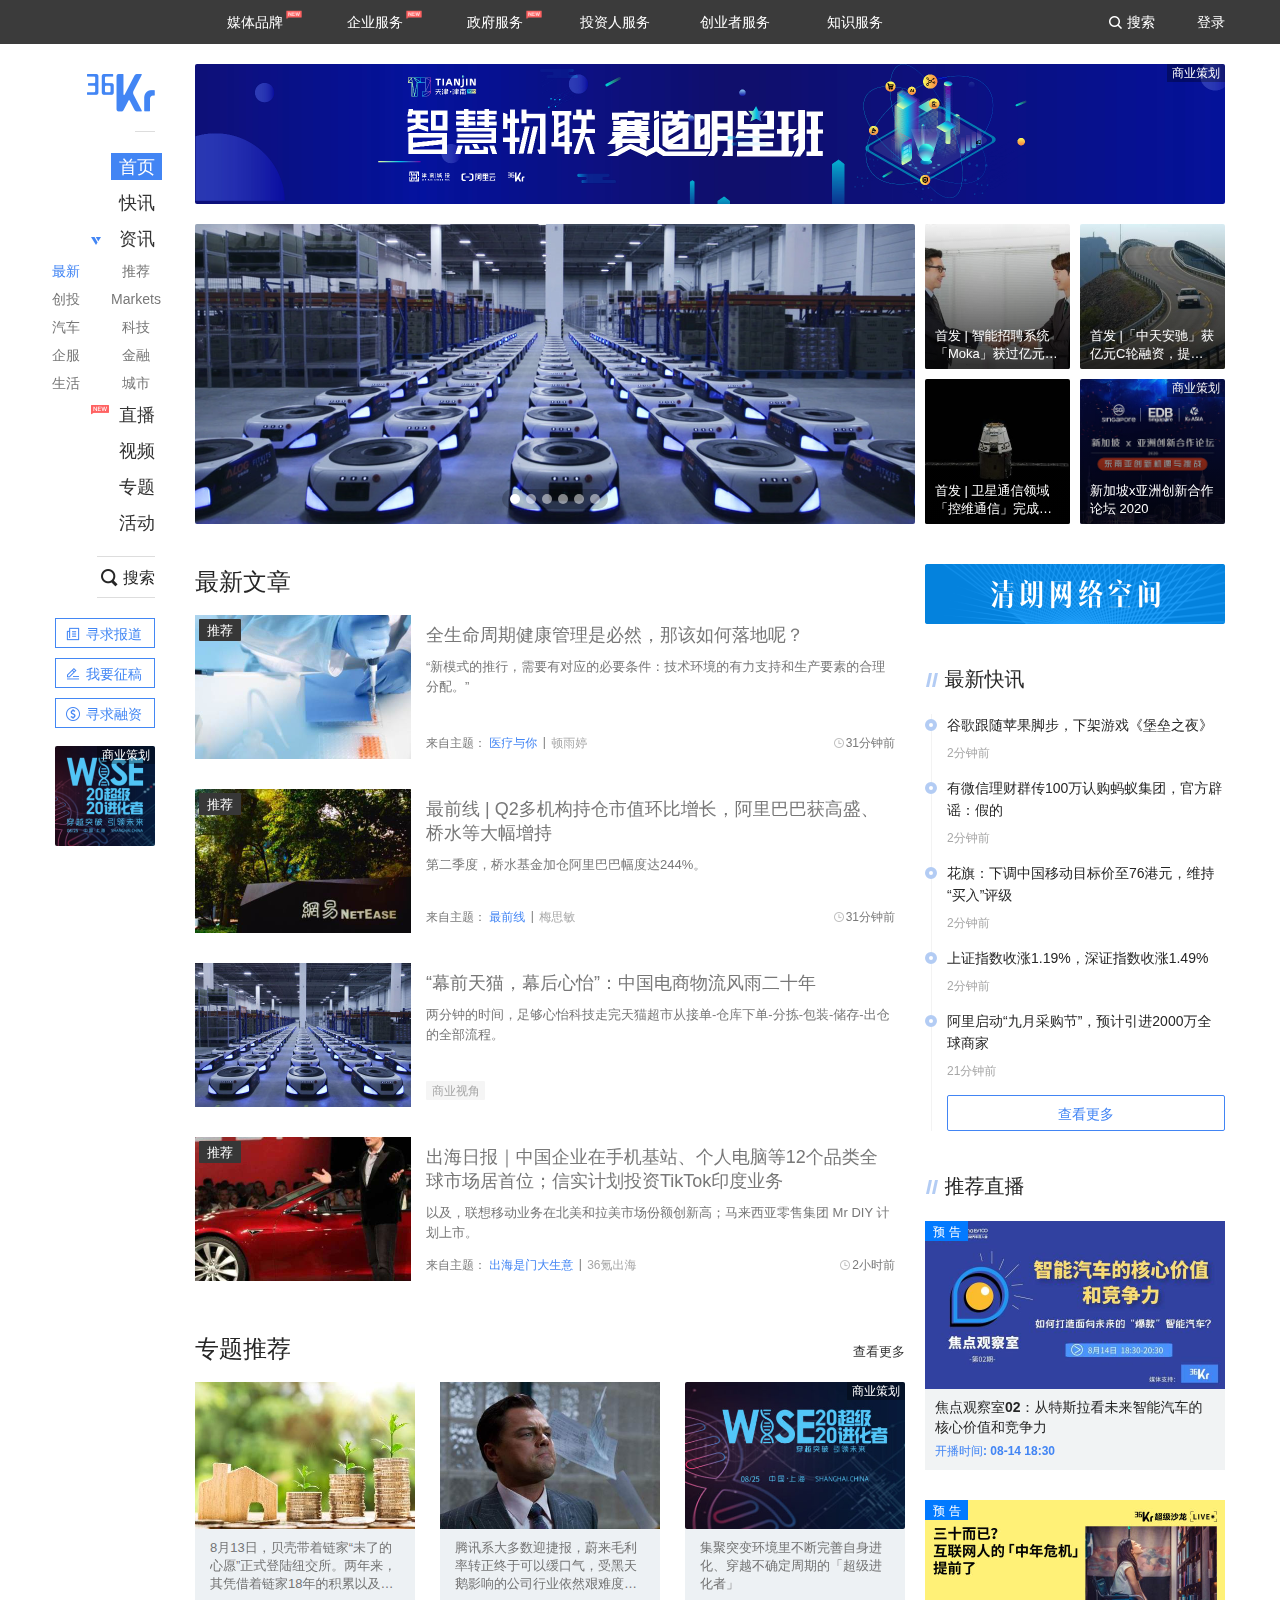
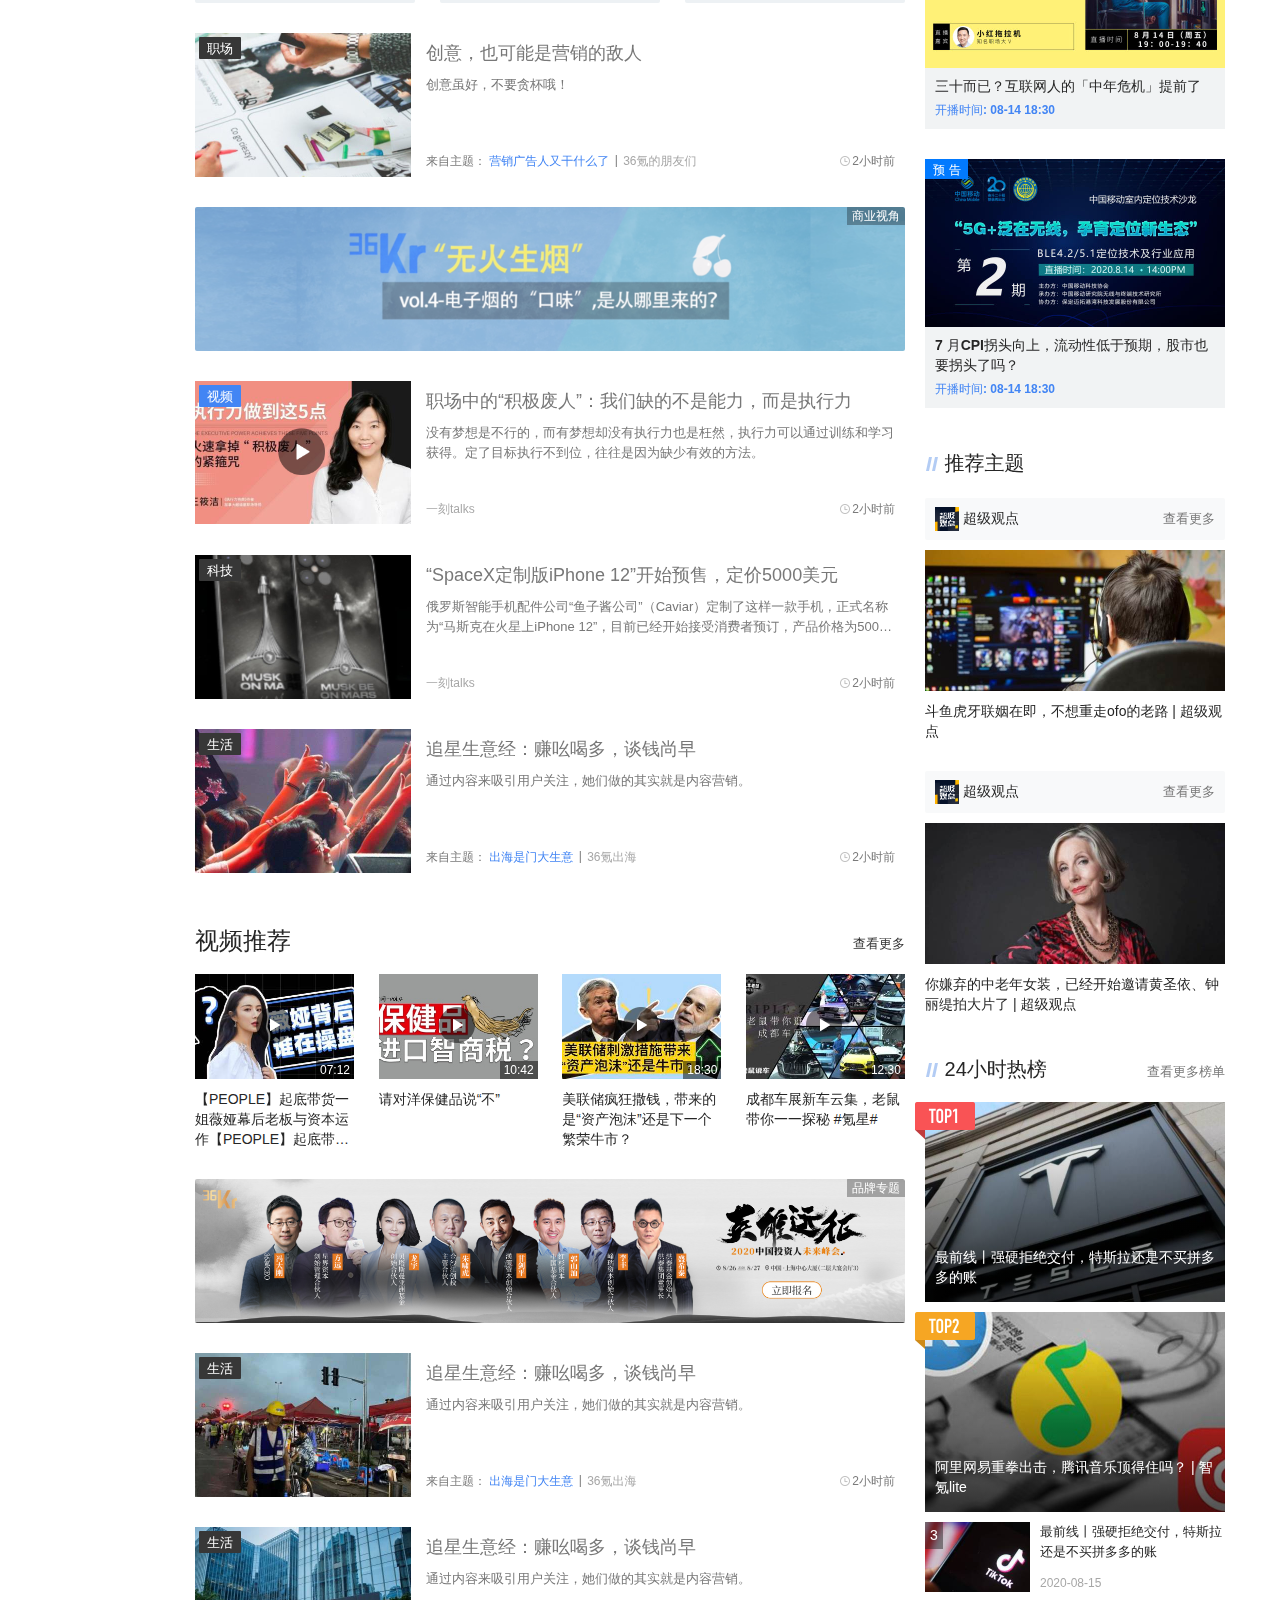
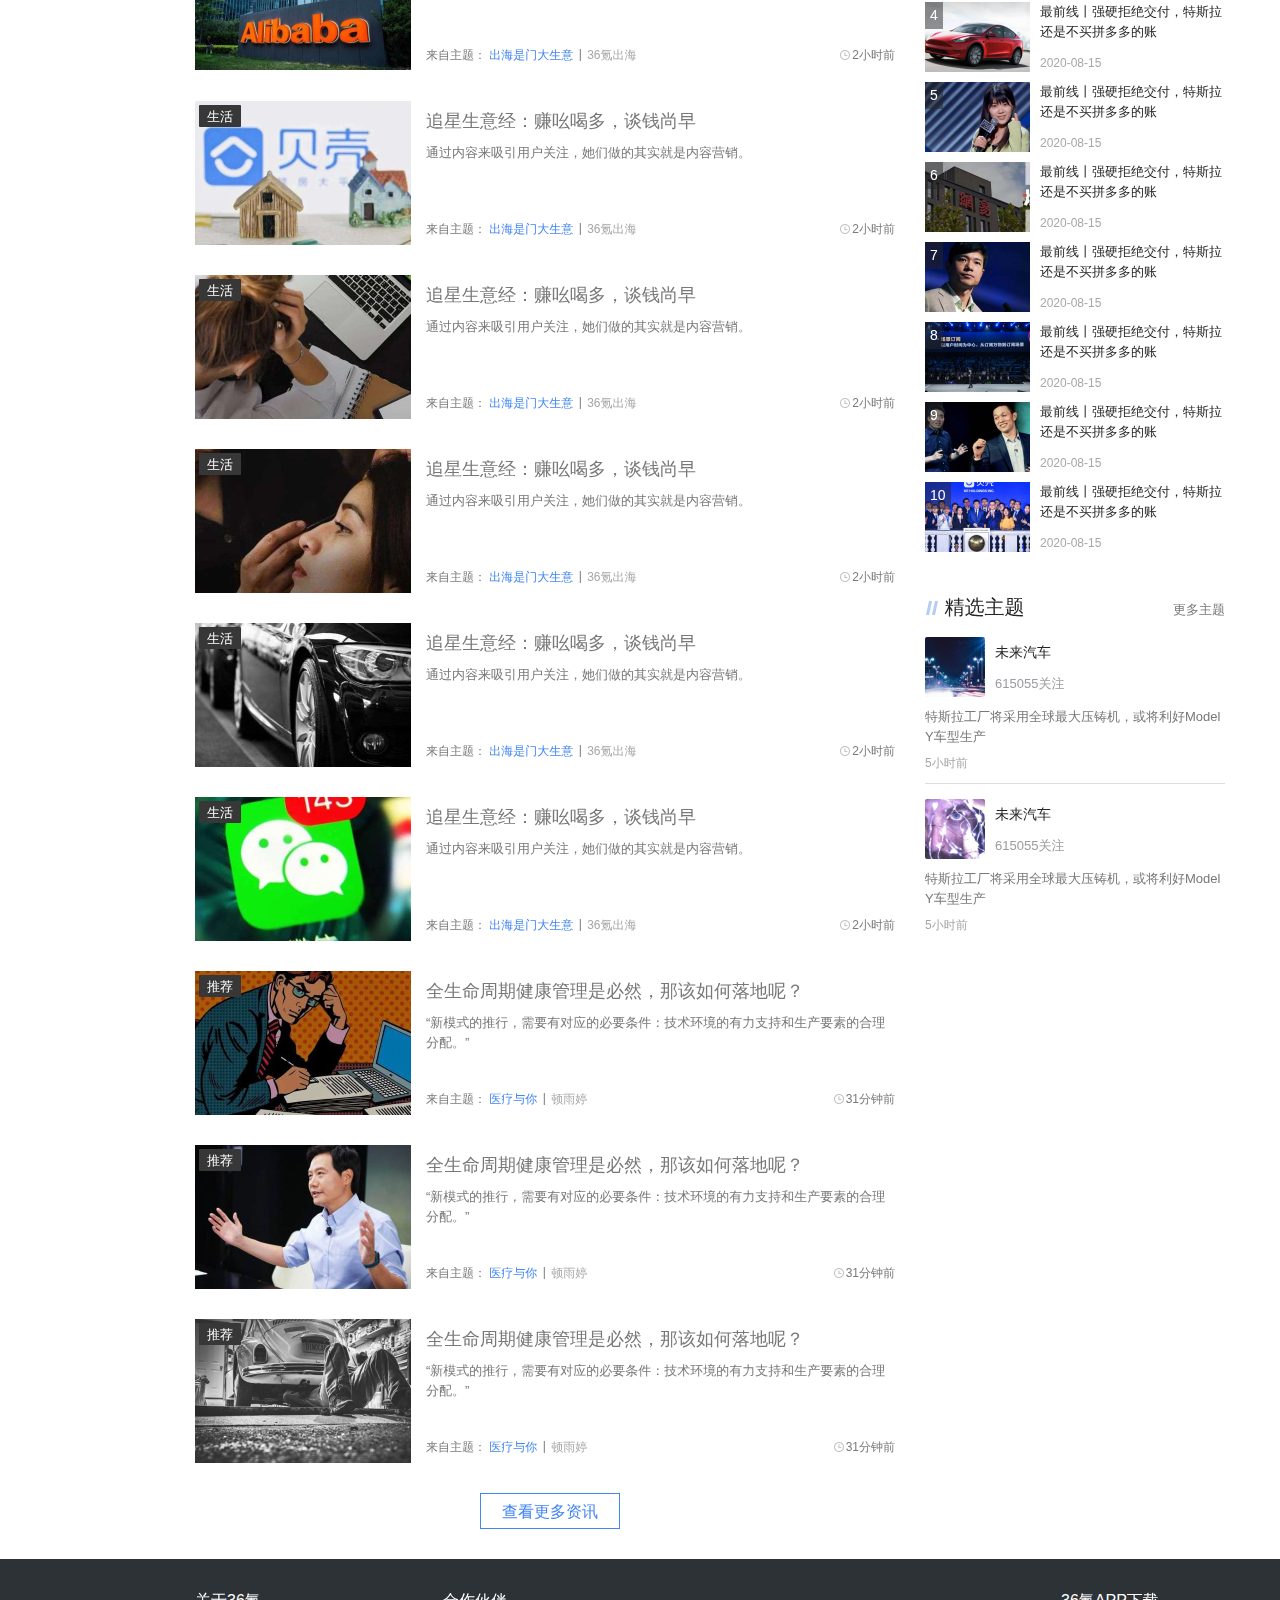
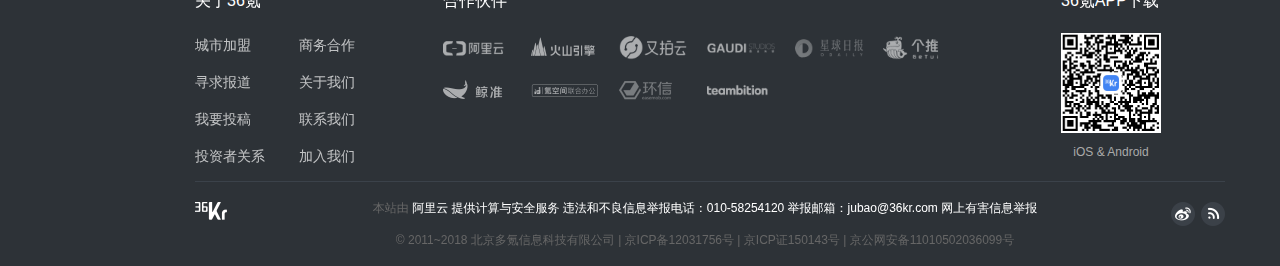
==== 前台初始代码/index.html @ 81da36f1 "提交了初始化文件" ====
<!DOCTYPE html>
<html lang="en">

<head>
  <meta charset="UTF-8">
  <meta http-equiv="X-UA-Compatible" content="ie=edge">
  <title>36氪_让一部分人先看到未来</title>
  <link rel="shortcut icon" href="./favicon.ico">
  <link rel="stylesheet" href="./css/normalize.css">
  <link rel="stylesheet" href="./assets/layui/css/layui.css">
  <link rel="stylesheet" href="./css/index.css">
</head>

<body>
  <div class="viewport">
    <!-- 头部 -->
    <div class="kr_header">
      <div class="kr_header_inner">
        <!-- 导航 -->
        <ul class="navs">
          <li class="is_new">
            <span class="label">媒体品牌</span>
            <ul class="list">
              <li>
                <a href="./list.html" class="reddot">未来汽车日报</a>
              </li>
              <li>
                <a href="./list.html">零售老板内参</a>
              </li>
              <li>
                <a href="./list.html">未来地产</a>
              </li>
              <li>
                <a href="./list.html">KrASIA</a>
              </li>
              <li>
                <a href="./list.html">Tech星球</a>
              </li>
              <li>
                <a href="./list.html">超人测评</a>
              </li>
            </ul>
          </li>
          <li class="is_new">
            <span class="label">企业服务</span>
            <ul class="list">
              <li>
                <a href="./list.html" class="reddot">企服严选</a>
              </li>
              <li>
                <a href="./list.html">EClub企业项目库</a>
              </li>
              <li>
                <a href="./list.html">36Kr研究院</a>
              </li>
              <li>
                <a href="./list.html" class="reddot">Kr8创新平台</a>
              </li>
              <li>
                <a href="./list.html">36Kr创新咨询</a>
              </li>
              <li>
                <a href="./list.html">氪榜</a>
              </li>
            </ul>
          </li>
          <li class="is_new">
            <span class="label">政府服务</span>
            <ul class="list">
              <li>
                <a href="./list.html" class="reddot">城市之窗</a>
              </li>
              <li>
                <a href="./list.html" class="reddot">政企对接</a>
              </li>
            </ul>
          </li>
          <li>
            <span class="label">投资人服务</span>
            <ul class="list">
              <li>
                <a href="./list.html">VClub</a>
              </li>
              <li>
                <a href="./list.html;">VClub投资机构库</a>
              </li>
            </ul>
          </li>
          <li>
            <span class="label">创业者服务</span>
            <ul class="list">
              <li>
                <a href="./list.html">寻求报道</a>
              </li>
              <li>
                <a href="./list.html">寻求融资</a>
              </li>
              <li>
                <a href="./list.html">36氪Pro</a>
              </li>
            </ul>
          </li>
          <li>
            <span class="label">知识服务</span>
            <ul class="list">
              <li>
                <a href="./list.html">开氪</a>
              </li>
            </ul>
          </li>
        </ul>
        <!-- 其它 -->
        <div class="extra">
          <a href="javascript:;" class="search_btn">搜索</a>
          <a href="javascript:;">登录</a>
        </div>
      </div>
    </div>
    <!-- 公共布局 -->
    <div class="kr_layout clearfix">
      <!-- 左侧菜单 -->
      <div class="kr_menu">
        <!-- Logo -->
        <h1 class="logo sprites"><a href="./index.html">36Kr</a></h1>
        <!-- 菜单栏 -->
        <ul class="menus">
          <li><a class="active" href="./index.html">首页</a></li>
          <li><a href="./list.html">快讯</a></li>
          <li class="collapsed">
            <i class="sprites triangle"></i>
            <a href="./list.html">资讯</a>
            <ul class="sub_menus">
              <li>
                <a href="./list.html" class="active">最新</a>
                <a href="./list.html">创投</a>
                <a href="./list.html">汽车</a>
                <a href="./list.html">企服</a>
                <a href="./list.html">生活</a>
              </li>
              <li>
                <a href="./list.html">推荐</a>
                <a href="./list.html">Markets</a>
                <a href="./list.html">科技</a>
                <a href="./list.html">金融</a>
                <a href="./list.html">城市</a>
              </li>
            </ul>
          </li>
          <li><a href="./list.html" class="is_new">直播</a></li>
          <li><a href="./list.html">视频</a></li>
          <li><a href="./list.html">专题</a></li>
          <li><a href="./list.html">活动</a></li>
        </ul>
        <!-- 搜索框 -->
        <a href="javascript:;" class="search_btn">搜索</a>
        <!-- 其它 -->
        <ul class="extra">
          <li>
            <a href="javascript:;" class="sprites report">寻求报道</a>
          </li>
          <li>
            <a href="javascript:;" class="sprites contribution">我要征稿</a>
          </li>
          <li>
            <a href="javascript:;" class="sprites finance">寻求融资</a>
          </li>
        </ul>
        <!-- 广告 -->
        <div class="ad">
          <a href="javascript:;">
            <img src="./uploads/ad_1.png" alt="">
            <span>商业策划</span>
          </a>
        </div>
      </div>
      <!-- 广告位 -->
      <div class="ad-placeholder">
        <div class="ad">
          <a href="javascript:;">
            <img src="./uploads/ad_2.png" alt="">
          </a>
          <span>商业策划</span>
        </div>
      </div>
      <!-- 焦点图 -->
      <div class="kr_banner">
        <div class="slides layui-carousel" lay-filter="kr_carousel" id="kr_carousel">
          <ul carousel-item id='lunbotu'>
            <li class="img-effect">
              <a href="javascript:;">
                <img src="./uploads/banner_1.png" alt="">
              </a>
            </li>
            <li class="img-effect">
              <a href="javascript:;">
                <img src="./uploads/banner_2.png" alt="">
              </a>
            </li>
            <li class="img-effect">
              <a href="javascript:;">
                <img src="./uploads/banner_3.png" alt="">
              </a>
            </li>
            <li class="img-effect">
              <a href="javascript:;">
                <img src="./uploads/banner_4.png" alt="">
              </a>
            </li>
            <li class="ad">
              <a href="javascript:;">
                <img src="./uploads/banner_5.png" alt="">
              </a>
              <span>商业策划</span>
            </li>
            <li class="img-effect">
              <a href="javascript:;">
                <img src="./uploads/banner_6.png" alt="">
              </a>
            </li>
          </ul>
        </div>
        <!-- 其它 -->
        <ul class="extra">
          <li class="img-effect">
            <a href="./detail.html">
              <img src="./uploads/picture_1.jpg" alt="">
            </a>
            <p class="label text_overflow">首发 | 智能招聘系统「Moka」获过亿元 B+ 轮融资</p>
          </li>
          <li class="img-effect">
            <a href="./detail.html">
              <img src="./uploads/picture_2.jpg" alt="">
            </a>
            <p class="label text_overflow">首发 |「中天安驰」获亿元C轮融资，提供交通出行AIoT方案</p>
          </li>
          <li class="img-effect">
            <a href="./detail.html">
              <img src="./uploads/picture_3.jpg" alt="">
            </a>
            <p class="label text_overflow">首发 | 卫星通信领域「控维通信」完成数千万A轮融资</p>
          </li>
          <li class="ad">
            <a href="./detail.html">
              <img src="./uploads/picture_4.jpg" alt="">
            </a>
            <span>商业策划</span>
            <p class="label text_overflow">新加坡x亚洲创新合作论坛 2020</p>
          </li>
        </ul>
      </div>
      <!-- 右侧边栏 -->
      <div class="kr_aside">
        <a href="javascript:;">
          <img src="./images/purify.png" alt="">
        </a>
        <!-- 最新快讯 -->
        <div class="kr_widget">
          <h4 class="kr_widget_header">
            <i class="sprites line"></i> 最新快讯
          </h4>
          <ul class="timeline">
            <li>
              <a href="./detail.html" class="text_overflow">谷歌跟随苹果脚步，下架游戏《堡垒之夜》</a>
              <span>2分钟前</span>
            </li>
            <li>
              <a href="./detail.html" class="text_overflow">有微信理财群传100万认购蚂蚁集团，官方辟谣：假的</a>
              <span>2分钟前</span>
            </li>
            <li>
              <a href="./detail.html" class="text_overflow">花旗：下调中国移动目标价至76港元，维持“买入”评级</a>
              <span>2分钟前</span>
            </li>
            <li>
              <a href="./detail.html" class="text_overflow">上证指数收涨1.19%，深证指数收涨1.49%</a>
              <span>2分钟前</span>
            </li>
            <li>
              <a href="./detail.html" class="text_overflow">阿里启动“九月采购节”，预计引进2000万全球商家</a>
              <span>21分钟前</span>
            </li>
            <li>
              <a href="./list.html" class="more">查看更多</a>
            </li>
          </ul>
        </div>
        <!-- 推荐直播 -->
        <div class="kr_widget">
          <h4 class="kr_widget_header">
            <i class="sprites line"></i> 推荐直播
          </h4>
          <div class="kr_live_card">
            <div class="img-effect">
              <a href="./detail.html">
                <img src="./uploads/live_1.jpg" alt="">
              </a>
              <span class="label">预告</span>
            </div>
            <div class="meta">
              <a href="./detail.html" class="text_overflow">焦点观察室02：从特斯拉看未来智能汽车的核心价值和竞争力</a>
              <p><span>开播时间</span>: 08-14 18:30</p>
            </div>
          </div>
          <div class="kr_live_card">
            <div class="img-effect">
              <a href="./detail.html">
                <img src="./uploads/live_2.jpg" alt="">
              </a>
              <span class="label">预告</span>
            </div>
            <div class="meta">
              <a href="./detail.html" class="text_overflow">三十而已？互联网人的「中年危机」提前了</a>
              <p><span>开播时间</span>: 08-14 18:30</p>
            </div>
          </div>
          <div class="kr_live_card">
            <div class="img-effect">
              <a href="./detail.html">
                <img src="./uploads/live_3.jpg" alt="">
              </a>
              <span class="label">预告</span>
            </div>
            <div class="meta">
              <a href="./detail.html" class="text_overflow">7 月CPI拐头向上，流动性低于预期，股市也要拐头了吗？</a>
              <p><span>开播时间</span>: 08-14 18:30</p>
            </div>
          </div>
        </div>
        <!-- 推荐主题 -->
        <div class="kr_widget">
          <h4 class="kr_widget_header">
            <i class="sprites line"></i> 推荐主题
          </h4>
          <div class="kr_topic_card">
            <div class="header">
              <img src="./uploads/avatar_1.png" alt="">
              <span>超级观点</span>
              <a href="./list.html" class="more">查看更多</a>
            </div>
            <div class="img-effect">
              <img src="./uploads/topic_1.jpg" alt="">
            </div>
            <a href="./detail.html" class="link text_overflow">斗鱼虎牙联姻在即，不想重走ofo的老路 | 超级观点</a>
          </div>
          <div class="kr_topic_card">
            <div class="header">
              <img src="./uploads/avatar_1.png" alt="">
              <span>超级观点</span>
              <a href="./list.html" class="more">查看更多</a>
            </div>
            <div class="img-effect">
              <img src="./uploads/topic_2.jpg" alt="">
            </div>
            <a href="./detail.html" class="link text_overflow">你嫌弃的中老年女装，已经开始邀请黄圣依、钟丽缇拍大片了 | 超级观点</a>
          </div>
        </div>
        <!-- 24小时热榜 -->
        <div class="kr_widget">
          <h4 class="kr_widget_header">
            <i class="sprites line"></i> 24小时热榜
            <a href="./list.html">查看更多榜单</a>
          </h4>
          <div class="kr_hot_card" data-index="1">
            <a href="./detail.html">
              <div class="img-effect">
                <img src="./uploads/hot_1.jpg" alt="">
              </div>
              <span class="text_overflow">最前线丨强硬拒绝交付，特斯拉还是不买拼多多的账</span>
            </a>
          </div>
          <div class="kr_hot_card" data-index="2">
            <a href="./detail.html">
              <div class="img-effect">
                <img src="./uploads/hot_2.jpg" alt="">
              </div>
              <span class="text_overflow">阿里网易重拳出击，腾讯音乐顶得住吗？ | 智氪lite</span>
            </a>
          </div>
          <div class="kr_hot_card" data-index="3">
            <a href="./detail.html">
              <div class="img-effect">
                <img src="./uploads/hot_3.jpg" alt="">
              </div>
              <span class="text_overflow">最前线丨强硬拒绝交付，特斯拉还是不买拼多多的账</span>
              <i>2020-08-15</i>
            </a>
          </div>
          <div class="kr_hot_card" data-index="4">
            <a href="./detail.html">
              <div class="img-effect">
                <img src="./uploads/hot_4.jpg" alt="">
              </div>
              <span class="text_overflow">最前线丨强硬拒绝交付，特斯拉还是不买拼多多的账</span>
              <i>2020-08-15</i>
            </a>
          </div>
          <div class="kr_hot_card" data-index="5">
            <a href="./detail.html">
              <div class="img-effect">
                <img src="./uploads/hot_5.jpg" alt="">
              </div>
              <span class="text_overflow">最前线丨强硬拒绝交付，特斯拉还是不买拼多多的账</span>
              <i>2020-08-15</i>
            </a>
          </div>
          <div class="kr_hot_card" data-index="6">
            <a href="./detail.html">
              <div class="img-effect">
                <img src="./uploads/hot_6.jpg" alt="">
              </div>
              <span class="text_overflow">最前线丨强硬拒绝交付，特斯拉还是不买拼多多的账</span>
              <i>2020-08-15</i>
            </a>
          </div>
          <div class="kr_hot_card" data-index="7">
            <a href="./detail.html">
              <div class="img-effect">
                <img src="./uploads/hot_7.jpg" alt="">
              </div>
              <span class="text_overflow">最前线丨强硬拒绝交付，特斯拉还是不买拼多多的账</span>
              <i>2020-08-15</i>
            </a>
          </div>
          <div class="kr_hot_card" data-index="8">
            <a href="./detail.html">
              <div class="img-effect">
                <img src="./uploads/hot_8.jpg" alt="">
              </div>
              <span class="text_overflow">最前线丨强硬拒绝交付，特斯拉还是不买拼多多的账</span>
              <i>2020-08-15</i>
            </a>
          </div>
          <div class="kr_hot_card" data-index="9">
            <a href="./detail.html">
              <div class="img-effect">
                <img src="./uploads/hot_9.jpg" alt="">
              </div>
              <span class="text_overflow">最前线丨强硬拒绝交付，特斯拉还是不买拼多多的账</span>
              <i>2020-08-15</i>
            </a>
          </div>
          <div class="kr_hot_card" data-index="10">
            <a href="./detail.html">
              <div class="img-effect">
                <img src="./uploads/hot_10.jpg" alt="">
              </div>
              <span class="text_overflow">最前线丨强硬拒绝交付，特斯拉还是不买拼多多的账</span>
              <i>2020-08-15</i>
            </a>
          </div>
        </div>
        <!-- 精选主题 -->
        <div class="kr_widget kr_best">
          <h4 class="kr_widget_header">
            <i class="sprites line"></i> 精选主题
            <a href="./list.html">更多主题</a>
          </h4>
          <div class="kr_best_card">
            <div class="img-effect">
              <img src="./uploads/best_1.jpg" alt="">
            </div>
            <div class="meta">
              <a href="./detail.html">未来汽车</a>
              <span>615055关注</span>
            </div>
            <div class="extra">
              <a href="javascript:;">特斯拉工厂将采用全球最大压铸机，或将利好Model Y车型生产</a>
              <span>5小时前</span>
            </div>
          </div>
          <div class="kr_best_card">
            <div class="img-effect">
              <img src="./uploads/best_2.jpg" alt="">
            </div>
            <div class="meta">
              <a href="javascript:;">未来汽车</a>
              <span>615055关注</span>
            </div>
            <div class="extra">
              <a href="javascript:;">特斯拉工厂将采用全球最大压铸机，或将利好Model Y车型生产</a>
              <span>5小时前</span>
            </div>
          </div>
        </div>
      </div>
      <!-- 主体 -->
      <div class="kr_body">
        <div class="kr_panel">
          <!-- 标题 -->
          <div class="kr_panel_title">
            <h3>最新文章</h3>
          </div>
          <!-- Feeds -->
          <div class="index_feed border-effect">
            <div class="cover img-effect">
              <img src="./uploads/cover_1.jpg" alt="">
              <a href="./list.html" class="label">推荐</a>
            </div>
            <div class="meta">
              <a href="./detail.html" class="title text_overflow">
                全生命周期健康管理是必然，那该如何落地呢？
              </a>
              <a href="./detail.html" class="brief text_overflow">
                “新模式的推行，需要有对应的必要条件：技术环境的有力支持和生产要素的合理分配。”
              </a>
              <div class="extra">
                来自主题：
                <a href="javascript:;" class="topic">医疗与你</a>
                <i class="line">|</i>
                <a href="javascript:;" class="author">顿雨婷</a>
                <span class="time"><i class="sprites clock"></i>31分钟前</span>
              </div>
            </div>
          </div>
          <div class="index_feed border-effect">
            <div class="cover img-effect">
              <img src="./uploads/cover_2.jpg" alt="">
              <a href="./list.html" class="label">推荐</a>
            </div>
            <div class="meta">
              <a href="./detail.html" class="title text_overflow">
                最前线 | Q2多机构持仓市值环比增长，阿里巴巴获高盛、桥水等大幅增持
              </a>
              <a href="./detail.html" class="brief text_overflow">
                第二季度，桥水基金加仓阿里巴巴幅度达244%。
              </a>
              <div class="extra">
                来自主题：
                <a href="javascript:;" class="topic">最前线</a>
                <i class="line">|</i>
                <a href="javascript:;" class="author">梅思敏</a>
                <span class="time"><i class="sprites clock"></i>31分钟前</span>
              </div>
            </div>
          </div>
          <div class="index_feed border-effect">
            <div class="cover img-effect">
              <img src="./uploads/cover_3.jpg" alt="">
            </div>
            <div class="meta">
              <a href="./detail.html" class="title text_overflow">
                “幕前天猫，幕后心怡”：中国电商物流风雨二十年
              </a>
              <p class="brief text_overflow">​
                两分钟的时间，足够心怡科技走完天猫超市从接单-仓库下单-分拣-包装-储存-出仓的全部流程。
              </p>
              <div class="extra">
                <span class="label">商业视角</span>
              </div>
            </div>
          </div>
          <div class="index_feed border-effect">
            <div class="cover img-effect">
              <img src="./uploads/cover_4.jpg" alt="">
              <a href="./list.html" class="label">推荐</a>
            </div>
            <div class="meta">
              <a href="./detail.html" class="title text_overflow">
                出海日报｜中国企业在手机基站、个人电脑等12个品类全球市场居首位；信实计划投资TikTok印度业务
              </a>
              <a href="./detail.html;" class="brief text_overflow">
                以及，联想移动业务在北美和拉美市场份额创新高；马来西亚零售集团 Mr DIY 计划上市。
              </a>
              <div class="extra">
                来自主题：
                <a href="javascript:;" class="topic">出海是门大生意</a>
                <i class="line">|</i>
                <a href="javascript:;" class="author">36氪出海</a>
                <span class="time"><i class="sprites clock"></i>2小时前</span>
              </div>
            </div>
          </div>
        </div>
        <!-- 专题推荐 -->
        <div class="kr_panel">
          <div class="kr_panel_title">
            <h3>专题推荐</h3>
            <a href="javascript:;" class="more">查看更多</a>
          </div>
          <!-- 专题列表 -->
          <div class="kr_topic">
            <a class="kr_topic_card border-effect">
              <div class="img-effect">
                <img src="./uploads/card_1.jpg" alt="">
              </div>
              <div class="brief">
                <p class="text_overflow">
                  8月13日，贝壳带着链家“未了的心愿”正式登陆纽交所。两年来，其凭借着链家18年的积累以及ACN模式迅速发展，成功跻身行业头部。腾讯押中贝壳，阿里迅速增持易居，意图平衡局势，贝壳上市，其价值究竟几何？股市里，线上卖房还会如此受欢迎吗？
                </p>
              </div>
            </a>
            <a class="kr_topic_card border-effect">
              <div class="img-effect">
                <img src="./uploads/card_2.jpg" alt="">
              </div>
              <div class="brief">
                <p class="text_overflow">腾讯系大多数迎捷报，蔚来毛利率转正终于可以缓口气，受黑天鹅影响的公司行业依然艰难度日，大公司财报为你持续更新。</p>
              </div>
            </a>
            <a class="kr_topic_card border-effect">
              <div class="ad">
                <img src="./uploads/card_3.jpg" alt="">
                <span>商业策划</span>
              </div>
              <div class="brief">
                <p class="text_overflow">
                  集聚突变环境里不断完善自身进化、穿越不确定周期的「超级进化者」
                </p>
              </div>
            </a>
          </div>
          <div class="index_feed border-effect">
            <div class="cover img-effect">
              <img src="./uploads/cover_5.jpg" alt="">
              <a href="javascript:;" class="label">职场</a>
            </div>
            <div class="meta">
              <a href="javascript:;" class="title text_overflow">
                创意，也可能是营销的敌人
              </a>
              <a href="javascript:;" class="brief text_overflow">创意虽好，不要贪杯哦！</a>
              <div class="extra">
                来自主题：
                <a href="javascript:;" class="topic">营销广告人又干什么了</a>
                <i class="line">|</i>
                <a href="javascript:;" class="author">36氪的朋友们</a>
                <span class="time"><i class="sprites clock"></i>2小时前</span>
              </div>
            </div>
          </div>
          <!-- 广告位 -->
          <div class="ad">
            <img src="./uploads/ad_3.png" alt="">
            <span>商业视角</span>
          </div>
          <div class="index_feed border-effect">
            <div class="cover video img-effect">
              <img src="./uploads/cover_6.jpg" alt="">
              <a href="javascript:;" class="label">视频</a>
              <i class="sprites"></i>
            </div>
            <div class="meta">
              <a href="javascript:;" class="title text_overflow">
                职场中的“积极废人”：我们缺的不是能力，而是执行力
              </a>
              <p class="brief text_overflow">​
                没有梦想是不行的，而有梦想却没有执行力也是枉然，执行力可以通过训练和学习获得。定了目标执行不到位，往往是因为缺少有效的方法。
              </p>
              <div class="extra">
                <a href="javascript:;" class="author">一刻talks</a>
                <span class="time"><i class="sprites clock"></i>2小时前</span>
              </div>
            </div>
          </div>
          <div class="index_feed border-effect">
            <div class="cover img-effect">
              <img src="./uploads/cover_7.jpg" alt="">
              <a href="javascript:;" class="label">科技</a>
              <i class="sprites"></i>
            </div>
            <div class="meta">
              <a href="javascript:;" class="title text_overflow">
                “SpaceX定制版iPhone 12”开始预售，定价5000美元
              </a>
              <a href="javascript:;" class="brief text_overflow">俄罗斯智能手机配件公司“鱼子酱公司”（Caviar）定制了这样一款手机，正式名称为“马斯克在火星上iPhone
                12”，目前已经开始接受消费者预订，产品价格为5000美元。</a>
              <div class="extra">
                <a href="javascript:;" class="author">一刻talks</a>
                <span class="time"><i class="sprites clock"></i>2小时前</span>
              </div>
            </div>
          </div>
          <div class="index_feed border-effect">
            <div class="cover img-effect">
              <img src="./uploads/cover_8.jpg" alt="">
              <a href="javascript:;" class="label">生活</a>
              <i class="sprites"></i>
            </div>
            <div class="meta">
              <a href="javascript:;" class="title text_overflow">
                追星生意经：赚吆喝多，谈钱尚早
              </a>
              <a href="javascript:;" class="brief text_overflow">通过内容来吸引用户关注，她们做的其实就是内容营销。</a>
              <div class="extra">
                来自主题：
                <a href="javascript:;" class="topic">出海是门大生意</a>
                <i class="line">|</i>
                <a href="javascript:;" class="author">36氪出海</a>
                <span class="time"><i class="sprites clock"></i>2小时前</span>
              </div>
            </div>
          </div>
        </div>
        <!-- 视频推荐 -->
        <div class="kr_panel">
          <div class="kr_panel_title">
            <h3>视频推荐</h3>
            <a href="javascript:;" class="more">查看更多</a>
          </div>
          <!-- 视频列表 -->
          <div class="kr_video">
            <a href="javascript:;" class="kr_video_card border-effect">
              <div class="img-effect video">
                <img src="./uploads/video_1.jpg" alt="">
                <i class="sprites"></i>
                <i class="time">07:12</i>
              </div>
              <div class="brief">
                <p class="text_overflow">【PEOPLE】起底带货一姐薇娅幕后老板与资本运作【PEOPLE】起底带货一姐薇娅幕后老板与资本运作【PEOPLE】起底带货一姐薇娅幕后老板与资本运作</p>
              </div>
            </a>
            <a href="javascript:;" class="kr_video_card border-effect">
              <div class="img-effect video">
                <img src="./uploads/video_2.jpg" alt="">
                <i class="sprites"></i>
                <i class="time">10:42</i>
              </div>
              <div class="brief">
                <p class="text_overflow">请对洋保健品说“不”</p>
              </div>
            </a>
            <a href="javascript:;" class="kr_video_card border-effect">
              <div class="img-effect video">
                <img src="./uploads/video_3.jpg" alt="">
                <i class="sprites"></i>
                <i class="time">18:30</i>
              </div>
              <div class="brief">
                <p class="text_overflow">美联储疯狂撒钱，带来的是“资产泡沫”还是下一个繁荣牛市？</p>
              </div>
            </a>
            <a href="javascript:;" class="kr_video_card border-effect">
              <div class="img-effect video">
                <img src="./uploads/video_4.jpg" alt="">
                <i class="sprites"></i>
                <i class="time">12:30</i>
              </div>
              <div class="brief">
                <p>成都车展新车云集，老鼠带你一一探秘 #氪星#</p>
              </div>
            </a>
          </div>
          <!-- 广告位 -->
          <div class="ad">
            <img src="./uploads/ad_4.png" alt="">
            <span>品牌专题</span>
          </div>
          <div class="index_feed border-effect">
            <div class="cover img-effect">
              <img src="./uploads/cover_9.jpg" alt="">
              <a href="javascript:;" class="label">生活</a>
              <i class="sprites"></i>
            </div>
            <div class="meta">
              <a href="javascript:;" class="title text_overflow">
                追星生意经：赚吆喝多，谈钱尚早
              </a>
              <a href="javascript:;" class="brief text_overflow">通过内容来吸引用户关注，她们做的其实就是内容营销。</a>
              <div class="extra">
                来自主题：
                <a href="javascript:;" class="topic">出海是门大生意</a>
                <i class="line">|</i>
                <a href="javascript:;" class="author">36氪出海</a>
                <span class="time"><i class="sprites clock"></i>2小时前</span>
              </div>
            </div>
          </div>
          <div class="index_feed border-effect">
            <div class="cover img-effect">
              <img src="./uploads/cover_10.jpg" alt="">
              <a href="javascript:;" class="label">生活</a>
              <i class="sprites"></i>
            </div>
            <div class="meta">
              <a href="javascript:;" class="title text_overflow">
                追星生意经：赚吆喝多，谈钱尚早
              </a>
              <a href="javascript:;" class="brief text_overflow">通过内容来吸引用户关注，她们做的其实就是内容营销。</a>
              <div class="extra">
                来自主题：
                <a href="javascript:;" class="topic">出海是门大生意</a>
                <i class="line">|</i>
                <a href="javascript:;" class="author">36氪出海</a>
                <span class="time"><i class="sprites clock"></i>2小时前</span>
              </div>
            </div>
          </div>
          <div class="index_feed border-effect">
            <div class="cover img-effect">
              <img src="./uploads/cover_11.jpg" alt="">
              <a href="javascript:;" class="label">生活</a>
              <i class="sprites"></i>
            </div>
            <div class="meta">
              <a href="javascript:;" class="title text_overflow">
                追星生意经：赚吆喝多，谈钱尚早
              </a>
              <a href="javascript:;" class="brief text_overflow">通过内容来吸引用户关注，她们做的其实就是内容营销。</a>
              <div class="extra">
                来自主题：
                <a href="javascript:;" class="topic">出海是门大生意</a>
                <i class="line">|</i>
                <a href="javascript:;" class="author">36氪出海</a>
                <span class="time"><i class="sprites clock"></i>2小时前</span>
              </div>
            </div>
          </div>
          <div class="index_feed border-effect">
            <div class="cover img-effect">
              <img src="./uploads/cover_12.jpg" alt="">
              <a href="javascript:;" class="label">生活</a>
              <i class="sprites"></i>
            </div>
            <div class="meta">
              <a href="javascript:;" class="title text_overflow">
                追星生意经：赚吆喝多，谈钱尚早
              </a>
              <a href="javascript:;" class="brief text_overflow">通过内容来吸引用户关注，她们做的其实就是内容营销。</a>
              <div class="extra">
                来自主题：
                <a href="javascript:;" class="topic">出海是门大生意</a>
                <i class="line">|</i>
                <a href="javascript:;" class="author">36氪出海</a>
                <span class="time"><i class="sprites clock"></i>2小时前</span>
              </div>
            </div>
          </div>
          <div class="index_feed border-effect">
            <div class="cover img-effect">
              <img src="./uploads/cover_13.jpg" alt="">
              <a href="javascript:;" class="label">生活</a>
              <i class="sprites"></i>
            </div>
            <div class="meta">
              <a href="javascript:;" class="title text_overflow">
                追星生意经：赚吆喝多，谈钱尚早
              </a>
              <a href="javascript:;" class="brief text_overflow">通过内容来吸引用户关注，她们做的其实就是内容营销。</a>
              <div class="extra">
                来自主题：
                <a href="javascript:;" class="topic">出海是门大生意</a>
                <i class="line">|</i>
                <a href="javascript:;" class="author">36氪出海</a>
                <span class="time"><i class="sprites clock"></i>2小时前</span>
              </div>
            </div>
          </div>
          <div class="index_feed border-effect">
            <div class="cover img-effect">
              <img src="./uploads/cover_14.jpg" alt="">
              <a href="javascript:;" class="label">生活</a>
              <i class="sprites"></i>
            </div>
            <div class="meta">
              <a href="javascript:;" class="title text_overflow">
                追星生意经：赚吆喝多，谈钱尚早
              </a>
              <a href="javascript:;" class="brief text_overflow">通过内容来吸引用户关注，她们做的其实就是内容营销。</a>
              <div class="extra">
                来自主题：
                <a href="javascript:;" class="topic">出海是门大生意</a>
                <i class="line">|</i>
                <a href="javascript:;" class="author">36氪出海</a>
                <span class="time"><i class="sprites clock"></i>2小时前</span>
              </div>
            </div>
          </div>
          <div class="index_feed border-effect">
            <div class="cover img-effect">
              <img src="./uploads/cover_15.jpg" alt="">
              <a href="javascript:;" class="label">生活</a>
              <i class="sprites"></i>
            </div>
            <div class="meta">
              <a href="javascript:;" class="title text_overflow">
                追星生意经：赚吆喝多，谈钱尚早
              </a>
              <a href="javascript:;" class="brief text_overflow">通过内容来吸引用户关注，她们做的其实就是内容营销。</a>
              <div class="extra">
                来自主题：
                <a href="javascript:;" class="topic">出海是门大生意</a>
                <i class="line">|</i>
                <a href="javascript:;" class="author">36氪出海</a>
                <span class="time"><i class="sprites clock"></i>2小时前</span>
              </div>
            </div>
          </div>
          <div class="index_feed border-effect">
            <div class="cover img-effect">
              <img src="./uploads/cover_16.jpg" alt="">
              <a href="javascript:;" class="label">推荐</a>
            </div>
            <div class="meta">
              <a href="javascript:;" class="title text_overflow">
                全生命周期健康管理是必然，那该如何落地呢？
              </a>
              <a href="javascript:;" class="brief text_overflow">
                “新模式的推行，需要有对应的必要条件：技术环境的有力支持和生产要素的合理分配。”
              </a>
              <div class="extra">
                来自主题：
                <a href="javascript:;" class="topic">医疗与你</a>
                <i class="line">|</i>
                <a href="javascript:;" class="author">顿雨婷</a>
                <span class="time"><i class="sprites clock"></i>31分钟前</span>
              </div>
            </div>
          </div>
          <div class="index_feed border-effect">
            <div class="cover img-effect">
              <img src="./uploads/cover_17.jpg" alt="">
              <a href="javascript:;" class="label">推荐</a>
            </div>
            <div class="meta">
              <a href="javascript:;" class="title text_overflow">
                全生命周期健康管理是必然，那该如何落地呢？
              </a>
              <a href="javascript:;" class="brief text_overflow">
                “新模式的推行，需要有对应的必要条件：技术环境的有力支持和生产要素的合理分配。”
              </a>
              <div class="extra">
                来自主题：
                <a href="javascript:;" class="topic">医疗与你</a>
                <i class="line">|</i>
                <a href="javascript:;" class="author">顿雨婷</a>
                <span class="time"><i class="sprites clock"></i>31分钟前</span>
              </div>
            </div>
          </div>
          <div class="index_feed border-effect">
            <div class="cover img-effect">
              <img src="./uploads/cover_18.jpg" alt="">
              <a href="javascript:;" class="label">推荐</a>
            </div>
            <div class="meta">
              <a href="javascript:;" class="title text_overflow">
                全生命周期健康管理是必然，那该如何落地呢？
              </a>
              <a href="javascript:;" class="brief text_overflow">
                “新模式的推行，需要有对应的必要条件：技术环境的有力支持和生产要素的合理分配。”
              </a>
              <div class="extra">
                来自主题：
                <a href="javascript:;" class="topic">医疗与你</a>
                <i class="line">|</i>
                <a href="javascript:;" class="author">顿雨婷</a>
                <span class="time"><i class="sprites clock"></i>31分钟前</span>
              </div>
            </div>
          </div>
        </div>

        <div class="kr_more">
          <a href="javascript:;">查看更多资讯</a>
        </div>
      </div>
    </div>
    <!-- 底部 -->
    <div class="kr_footer">
      <div class="kr_footer_inner">
        <!-- 推广链接 -->
        <div class="kr_links">
          <dl class="kr_about">
            <dt>关于36氪</dt>
            <dd>
              <a href="javascript:;">城市加盟</a>
            </dd>
            <dd>
              <a href="javascript:;">商务合作</a>
            </dd>
            <dd>
              <a href="javascript:;">寻求报道</a>
            </dd>
            <dd>
              <a href="javascript:;">关于我们</a>
            </dd>
            <dd>
              <a href="javascript:;">我要投稿</a>
            </dd>
            <dd>
              <a href="javascript:;">联系我们</a>
            </dd>
            <dd>
              <a href="javascript:;">投资者关系</a>
            </dd>
            <dd>
              <a href="javascript:;">加入我们</a>
            </dd>
          </dl>
          <dl class="kr_collaborator">
            <dt>合作伙伴</dt>
            <dd>
              <a href="javascript:;">
                <img src="./uploads/aliyun.png" alt="">
              </a>
            </dd>
            <dd>
              <a href="javascript:;">
                <img src="./uploads/bytey.png" alt="">
              </a>
            </dd>
            <dd>
              <a href="javascript:;">
                <img src="./uploads/upy.png" alt="">
              </a>
            </dd>
            <dd>
              <a href="javascript:;">
                <img src="./uploads/gaodi.png" alt="">
              </a>
            </dd>
            <dd>
              <a href="javascript:;">
                <img src="./uploads/dailyPlanet.png" alt="">
              </a>
            </dd>
            <dd>
              <a href="javascript:;">
                <img src="./uploads/getui.png" alt="">
              </a>
            </dd>
            <dd>
              <a href="javascript:;">
                <img src="./uploads/jz.png" alt="">
              </a>
            </dd>
            <dd>
              <a href="javascript:;">
                <img src="./uploads/kkj.png" alt="">
              </a>
            </dd>
            <dd>
              <a href="javascript:;">
                <img src="./uploads/huanxin.png" alt="">
              </a>
            </dd>
            <dd>
              <a href="javascript:;">
                <img src="./uploads/teambition.png" alt="">
              </a>
            </dd>
          </dl>
          <dl class="kr_download">
            <dt>36氪APP下载</dt>
            <dd>
              <img src="./uploads/qrcode.png" alt="">
              <span>iOS & Android</span>
            </dd>
          </dl>
        </div>
        <!-- 版权信息 -->
        <div class="kr_copyright">
          <p>
            <span>本站由</span>
            <a href="javascript:;">阿里云</a>
            提供计算与安全服务 违法和不良信息举报电话：010-58254120 举报邮箱：jubao@36kr.com
            <a href="javascript:;">网上有害信息举报</a>
          </p>
          <p>
            © 2011~2018 北京多氪信息科技有限公司 |
            <a href="javascript:;">京ICP备12031756号</a> |
            <a href="javascript:;">京ICP证150143号</a> |
            <a href="javascript:;">京公网安备11010502036099号</a>
          </p>
          <!-- 图标 -->
          <i class="sprites logo"></i>
          <i class="sprites weibo"></i>
          <i class="sprites rss"></i>
        </div>
      </div>
    </div>
  </div>
  <script src="./assets/jquery/jquery-3.5.1.min.js"></script>
  <script src="./assets/layui/layui.js"></script>
  <script src="./js/common.js"></script>
  <script>
    layui.use('carousel', function () {
      // 轮播模块
      let carousel = layui.carousel;

      // 轮播交互
      carousel.render({
        elem: '#kr_carousel',
        width: 720,
        height: 300,
        interval: 3000
      });
    });
  </script>
</body>

</html>
---- 前台初始代码/assets/layui/css/layui.css ----
/** layui-v2.5.6 MIT License By https://www.layui.com */
 .layui-inline,img{display:inline-block;vertical-align:middle}h1,h2,h3,h4,h5,h6{font-weight:400}.layui-edge,.layui-header,.layui-inline,.layui-main{position:relative}.layui-body,.layui-edge,.layui-elip{overflow:hidden}.layui-btn,.layui-edge,.layui-inline,img{vertical-align:middle}.layui-btn,.layui-disabled,.layui-icon,.layui-unselect{-moz-user-select:none;-webkit-user-select:none;-ms-user-select:none}.layui-elip,.layui-form-checkbox span,.layui-form-pane .layui-form-label{text-overflow:ellipsis;white-space:nowrap}.layui-breadcrumb,.layui-tree-btnGroup{visibility:hidden}blockquote,body,button,dd,div,dl,dt,form,h1,h2,h3,h4,h5,h6,input,li,ol,p,pre,td,textarea,th,ul{margin:0;padding:0;-webkit-tap-highlight-color:rgba(0,0,0,0)}a:active,a:hover{outline:0}img{border:none}li{list-style:none}table{border-collapse:collapse;border-spacing:0}h4,h5,h6{font-size:100%}button,input,optgroup,option,select,textarea{font-family:inherit;font-size:inherit;font-style:inherit;font-weight:inherit;outline:0}pre{white-space:pre-wrap;white-space:-moz-pre-wrap;white-space:-pre-wrap;white-space:-o-pre-wrap;word-wrap:break-word}body{line-height:24px;font:14px Helvetica Neue,Helvetica,PingFang SC,Tahoma,Arial,sans-serif}hr{height:1px;margin:10px 0;border:0;clear:both}a{color:#333;text-decoration:none}a:hover{color:#777}a cite{font-style:normal;*cursor:pointer}.layui-border-box,.layui-border-box *{box-sizing:border-box}.layui-box,.layui-box *{box-sizing:content-box}.layui-clear{clear:both;*zoom:1}.layui-clear:after{content:'\20';clear:both;*zoom:1;display:block;height:0}.layui-inline{*display:inline;*zoom:1}.layui-edge{display:inline-block;width:0;height:0;border-width:6px;border-style:dashed;border-color:transparent}.layui-edge-top{top:-4px;border-bottom-color:#999;border-bottom-style:solid}.layui-edge-right{border-left-color:#999;border-left-style:solid}.layui-edge-bottom{top:2px;border-top-color:#999;border-top-style:solid}.layui-edge-left{border-right-color:#999;border-right-style:solid}.layui-disabled,.layui-disabled:hover{color:#d2d2d2!important;cursor:not-allowed!important}.layui-circle{border-radius:100%}.layui-show{display:block!important}.layui-hide{display:none!important}@font-face{font-family:layui-icon;src:url(../font/iconfont.eot?v=256);src:url(../font/iconfont.eot?v=256#iefix) format('embedded-opentype'),url(../font/iconfont.woff2?v=256) format('woff2'),url(../font/iconfont.woff?v=256) format('woff'),url(../font/iconfont.ttf?v=256) format('truetype'),url(../font/iconfont.svg?v=256#layui-icon) format('svg')}.layui-icon{font-family:layui-icon!important;font-size:16px;font-style:normal;-webkit-font-smoothing:antialiased;-moz-osx-font-smoothing:grayscale}.layui-icon-reply-fill:before{content:"\e611"}.layui-icon-set-fill:before{content:"\e614"}.layui-icon-menu-fill:before{content:"\e60f"}.layui-icon-search:before{content:"\e615"}.layui-icon-share:before{content:"\e641"}.layui-icon-set-sm:before{content:"\e620"}.layui-icon-engine:before{content:"\e628"}.layui-icon-close:before{content:"\1006"}.layui-icon-close-fill:before{content:"\1007"}.layui-icon-chart-screen:before{content:"\e629"}.layui-icon-star:before{content:"\e600"}.layui-icon-circle-dot:before{content:"\e617"}.layui-icon-chat:before{content:"\e606"}.layui-icon-release:before{content:"\e609"}.layui-icon-list:before{content:"\e60a"}.layui-icon-chart:before{content:"\e62c"}.layui-icon-ok-circle:before{content:"\1005"}.layui-icon-layim-theme:before{content:"\e61b"}.layui-icon-table:before{content:"\e62d"}.layui-icon-right:before{content:"\e602"}.layui-icon-left:before{content:"\e603"}.layui-icon-cart-simple:before{content:"\e698"}.layui-icon-face-cry:before{content:"\e69c"}.layui-icon-face-smile:before{content:"\e6af"}.layui-icon-survey:before{content:"\e6b2"}.layui-icon-tree:before{content:"\e62e"}.layui-icon-ie:before{content:"\e7bb"}.layui-icon-upload-circle:before{content:"\e62f"}.layui-icon-add-circle:before{content:"\e61f"}.layui-icon-download-circle:before{content:"\e601"}.layui-icon-templeate-1:before{content:"\e630"}.layui-icon-util:before{content:"\e631"}.layui-icon-face-surprised:before{content:"\e664"}.layui-icon-edit:before{content:"\e642"}.layui-icon-speaker:before{content:"\e645"}.layui-icon-down:before{content:"\e61a"}.layui-icon-file:before{content:"\e621"}.layui-icon-layouts:before{content:"\e632"}.layui-icon-rate-half:before{content:"\e6c9"}.layui-icon-add-circle-fine:before{content:"\e608"}.layui-icon-prev-circle:before{content:"\e633"}.layui-icon-read:before{content:"\e705"}.layui-icon-404:before{content:"\e61c"}.layui-icon-carousel:before{content:"\e634"}.layui-icon-help:before{content:"\e607"}.layui-icon-code-circle:before{content:"\e635"}.layui-icon-windows:before{content:"\e67f"}.layui-icon-water:before{content:"\e636"}.layui-icon-username:before{content:"\e66f"}.layui-icon-find-fill:before{content:"\e670"}.layui-icon-about:before{content:"\e60b"}.layui-icon-location:before{content:"\e715"}.layui-icon-up:before{content:"\e619"}.layui-icon-pause:before{content:"\e651"}.layui-icon-date:before{content:"\e637"}.layui-icon-layim-uploadfile:before{content:"\e61d"}.layui-icon-delete:before{content:"\e640"}.layui-icon-play:before{content:"\e652"}.layui-icon-top:before{content:"\e604"}.layui-icon-firefox:before{content:"\e686"}.layui-icon-friends:before{content:"\e612"}.layui-icon-refresh-3:before{content:"\e9aa"}.layui-icon-ok:before{content:"\e605"}.layui-icon-layer:before{content:"\e638"}.layui-icon-face-smile-fine:before{content:"\e60c"}.layui-icon-dollar:before{content:"\e659"}.layui-icon-group:before{content:"\e613"}.layui-icon-layim-download:before{content:"\e61e"}.layui-icon-picture-fine:before{content:"\e60d"}.layui-icon-link:before{content:"\e64c"}.layui-icon-diamond:before{content:"\e735"}.layui-icon-log:before{content:"\e60e"}.layui-icon-key:before{content:"\e683"}.layui-icon-rate-solid:before{content:"\e67a"}.layui-icon-fonts-del:before{content:"\e64f"}.layui-icon-unlink:before{content:"\e64d"}.layui-icon-fonts-clear:before{content:"\e639"}.layui-icon-triangle-r:before{content:"\e623"}.layui-icon-circle:before{content:"\e63f"}.layui-icon-radio:before{content:"\e643"}.layui-icon-align-center:before{content:"\e647"}.layui-icon-align-right:before{content:"\e648"}.layui-icon-align-left:before{content:"\e649"}.layui-icon-loading-1:before{content:"\e63e"}.layui-icon-return:before{content:"\e65c"}.layui-icon-fonts-strong:before{content:"\e62b"}.layui-icon-upload:before{content:"\e67c"}.layui-icon-dialogue:before{content:"\e63a"}.layui-icon-video:before{content:"\e6ed"}.layui-icon-headset:before{content:"\e6fc"}.layui-icon-cellphone-fine:before{content:"\e63b"}.layui-icon-add-1:before{content:"\e654"}.layui-icon-face-smile-b:before{content:"\e650"}.layui-icon-fonts-html:before{content:"\e64b"}.layui-icon-screen-full:before{content:"\e622"}.layui-icon-form:before{content:"\e63c"}.layui-icon-cart:before{content:"\e657"}.layui-icon-camera-fill:before{content:"\e65d"}.layui-icon-tabs:before{content:"\e62a"}.layui-icon-heart-fill:before{content:"\e68f"}.layui-icon-fonts-code:before{content:"\e64e"}.layui-icon-ios:before{content:"\e680"}.layui-icon-at:before{content:"\e687"}.layui-icon-fire:before{content:"\e756"}.layui-icon-set:before{content:"\e716"}.layui-icon-fonts-u:before{content:"\e646"}.layui-icon-triangle-d:before{content:"\e625"}.layui-icon-tips:before{content:"\e702"}.layui-icon-picture:before{content:"\e64a"}.layui-icon-more-vertical:before{content:"\e671"}.layui-icon-bluetooth:before{content:"\e689"}.layui-icon-flag:before{content:"\e66c"}.layui-icon-loading:before{content:"\e63d"}.layui-icon-fonts-i:before{content:"\e644"}.layui-icon-refresh-1:before{content:"\e666"}.layui-icon-rmb:before{content:"\e65e"}.layui-icon-addition:before{content:"\e624"}.layui-icon-home:before{content:"\e68e"}.layui-icon-time:before{content:"\e68d"}.layui-icon-user:before{content:"\e770"}.layui-icon-notice:before{content:"\e667"}.layui-icon-chrome:before{content:"\e68a"}.layui-icon-edge:before{content:"\e68b"}.layui-icon-login-weibo:before{content:"\e675"}.layui-icon-voice:before{content:"\e688"}.layui-icon-upload-drag:before{content:"\e681"}.layui-icon-login-qq:before{content:"\e676"}.layui-icon-snowflake:before{content:"\e6b1"}.layui-icon-heart:before{content:"\e68c"}.layui-icon-logout:before{content:"\e682"}.layui-icon-file-b:before{content:"\e655"}.layui-icon-template:before{content:"\e663"}.layui-icon-transfer:before{content:"\e691"}.layui-icon-auz:before{content:"\e672"}.layui-icon-console:before{content:"\e665"}.layui-icon-app:before{content:"\e653"}.layui-icon-prev:before{content:"\e65a"}.layui-icon-website:before{content:"\e7ae"}.layui-icon-next:before{content:"\e65b"}.layui-icon-component:before{content:"\e857"}.layui-icon-android:before{content:"\e684"}.layui-icon-more:before{content:"\e65f"}.layui-icon-login-wechat:before{content:"\e677"}.layui-icon-shrink-right:before{content:"\e668"}.layui-icon-spread-left:before{content:"\e66b"}.layui-icon-camera:before{content:"\e660"}.layui-icon-note:before{content:"\e66e"}.layui-icon-refresh:before{content:"\e669"}.layui-icon-female:before{content:"\e661"}.layui-icon-male:before{content:"\e662"}.layui-icon-screen-restore:before{content:"\e758"}.layui-icon-password:before{content:"\e673"}.layui-icon-senior:before{content:"\e674"}.layui-icon-theme:before{content:"\e66a"}.layui-icon-tread:before{content:"\e6c5"}.layui-icon-praise:before{content:"\e6c6"}.layui-icon-star-fill:before{content:"\e658"}.layui-icon-rate:before{content:"\e67b"}.layui-icon-template-1:before{content:"\e656"}.layui-icon-vercode:before{content:"\e679"}.layui-icon-service:before{content:"\e626"}.layui-icon-cellphone:before{content:"\e678"}.layui-icon-print:before{content:"\e66d"}.layui-icon-cols:before{content:"\e610"}.layui-icon-wifi:before{content:"\e7e0"}.layui-icon-export:before{content:"\e67d"}.layui-icon-rss:before{content:"\e808"}.layui-icon-slider:before{content:"\e714"}.layui-icon-email:before{content:"\e618"}.layui-icon-subtraction:before{content:"\e67e"}.layui-icon-mike:before{content:"\e6dc"}.layui-icon-light:before{content:"\e748"}.layui-icon-gift:before{content:"\e627"}.layui-icon-mute:before{content:"\e685"}.layui-icon-reduce-circle:before{content:"\e616"}.layui-icon-music:before{content:"\e690"}.layui-main{width:1140px;margin:0 auto}.layui-header{z-index:1000;height:60px}.layui-header a:hover{transition:all .5s;-webkit-transition:all .5s}.layui-side{position:fixed;left:0;top:0;bottom:0;z-index:999;width:200px;overflow-x:hidden}.layui-side-scroll{position:relative;width:220px;height:100%;overflow-x:hidden}.layui-body{position:absolute;left:200px;right:0;top:0;bottom:0;z-index:998;width:auto;overflow-y:auto;box-sizing:border-box}.layui-layout-body{overflow:hidden}.layui-layout-admin .layui-header{background-color:#23262E}.layui-layout-admin .layui-side{top:60px;width:200px;overflow-x:hidden}.layui-layout-admin .layui-body{position:fixed;top:60px;bottom:44px}.layui-layout-admin .layui-main{width:auto;margin:0 15px}.layui-layout-admin .layui-footer{position:fixed;left:200px;right:0;bottom:0;height:44px;line-height:44px;padding:0 15px;background-color:#eee}.layui-layout-admin .layui-logo{position:absolute;left:0;top:0;width:200px;height:100%;line-height:60px;text-align:center;color:#009688;font-size:16px}.layui-layout-admin .layui-header .layui-nav{background:0 0}.layui-layout-left{position:absolute!important;left:200px;top:0}.layui-layout-right{position:absolute!important;right:0;top:0}.layui-container{position:relative;margin:0 auto;padding:0 15px;box-sizing:border-box}.layui-fluid{position:relative;margin:0 auto;padding:0 15px}.layui-row:after,.layui-row:before{content:'';display:block;clear:both}.layui-col-lg1,.layui-col-lg10,.layui-col-lg11,.layui-col-lg12,.layui-col-lg2,.layui-col-lg3,.layui-col-lg4,.layui-col-lg5,.layui-col-lg6,.layui-col-lg7,.layui-col-lg8,.layui-col-lg9,.layui-col-md1,.layui-col-md10,.layui-col-md11,.layui-col-md12,.layui-col-md2,.layui-col-md3,.layui-col-md4,.layui-col-md5,.layui-col-md6,.layui-col-md7,.layui-col-md8,.layui-col-md9,.layui-col-sm1,.layui-col-sm10,.layui-col-sm11,.layui-col-sm12,.layui-col-sm2,.layui-col-sm3,.layui-col-sm4,.layui-col-sm5,.layui-col-sm6,.layui-col-sm7,.layui-col-sm8,.layui-col-sm9,.layui-col-xs1,.layui-col-xs10,.layui-col-xs11,.layui-col-xs12,.layui-col-xs2,.layui-col-xs3,.layui-col-xs4,.layui-col-xs5,.layui-col-xs6,.layui-col-xs7,.layui-col-xs8,.layui-col-xs9{position:relative;display:block;box-sizing:border-box}.layui-col-xs1,.layui-col-xs10,.layui-col-xs11,.layui-col-xs12,.layui-col-xs2,.layui-col-xs3,.layui-col-xs4,.layui-col-xs5,.layui-col-xs6,.layui-col-xs7,.layui-col-xs8,.layui-col-xs9{float:left}.layui-col-xs1{width:8.33333333%}.layui-col-xs2{width:16.66666667%}.layui-col-xs3{width:25%}.layui-col-xs4{width:33.33333333%}.layui-col-xs5{width:41.66666667%}.layui-col-xs6{width:50%}.layui-col-xs7{width:58.33333333%}.layui-col-xs8{width:66.66666667%}.layui-col-xs9{width:75%}.layui-col-xs10{width:83.33333333%}.layui-col-xs11{width:91.66666667%}.layui-col-xs12{width:100%}.layui-col-xs-offset1{margin-left:8.33333333%}.layui-col-xs-offset2{margin-left:16.66666667%}.layui-col-xs-offset3{margin-left:25%}.layui-col-xs-offset4{margin-left:33.33333333%}.layui-col-xs-offset5{margin-left:41.66666667%}.layui-col-xs-offset6{margin-left:50%}.layui-col-xs-offset7{margin-left:58.33333333%}.layui-col-xs-offset8{margin-left:66.66666667%}.layui-col-xs-offset9{margin-left:75%}.layui-col-xs-offset10{margin-left:83.33333333%}.layui-col-xs-offset11{margin-left:91.66666667%}.layui-col-xs-offset12{margin-left:100%}@media screen and (max-width:768px){.layui-hide-xs{display:none!important}.layui-show-xs-block{display:block!important}.layui-show-xs-inline{display:inline!important}.layui-show-xs-inline-block{display:inline-block!important}}@media screen and (min-width:768px){.layui-container{width:750px}.layui-hide-sm{display:none!important}.layui-show-sm-block{display:block!important}.layui-show-sm-inline{display:inline!important}.layui-show-sm-inline-block{display:inline-block!important}.layui-col-sm1,.layui-col-sm10,.layui-col-sm11,.layui-col-sm12,.layui-col-sm2,.layui-col-sm3,.layui-col-sm4,.layui-col-sm5,.layui-col-sm6,.layui-col-sm7,.layui-col-sm8,.layui-col-sm9{float:left}.layui-col-sm1{width:8.33333333%}.layui-col-sm2{width:16.66666667%}.layui-col-sm3{width:25%}.layui-col-sm4{width:33.33333333%}.layui-col-sm5{width:41.66666667%}.layui-col-sm6{width:50%}.layui-col-sm7{width:58.33333333%}.layui-col-sm8{width:66.66666667%}.layui-col-sm9{width:75%}.layui-col-sm10{width:83.33333333%}.layui-col-sm11{width:91.66666667%}.layui-col-sm12{width:100%}.layui-col-sm-offset1{margin-left:8.33333333%}.layui-col-sm-offset2{margin-left:16.66666667%}.layui-col-sm-offset3{margin-left:25%}.layui-col-sm-offset4{margin-left:33.33333333%}.layui-col-sm-offset5{margin-left:41.66666667%}.layui-col-sm-offset6{margin-left:50%}.layui-col-sm-offset7{margin-left:58.33333333%}.layui-col-sm-offset8{margin-left:66.66666667%}.layui-col-sm-offset9{margin-left:75%}.layui-col-sm-offset10{margin-left:83.33333333%}.layui-col-sm-offset11{margin-left:91.66666667%}.layui-col-sm-offset12{margin-left:100%}}@media screen and (min-width:992px){.layui-container{width:970px}.layui-hide-md{display:none!important}.layui-show-md-block{display:block!important}.layui-show-md-inline{display:inline!important}.layui-show-md-inline-block{display:inline-block!important}.layui-col-md1,.layui-col-md10,.layui-col-md11,.layui-col-md12,.layui-col-md2,.layui-col-md3,.layui-col-md4,.layui-col-md5,.layui-col-md6,.layui-col-md7,.layui-col-md8,.layui-col-md9{float:left}.layui-col-md1{width:8.33333333%}.layui-col-md2{width:16.66666667%}.layui-col-md3{width:25%}.layui-col-md4{width:33.33333333%}.layui-col-md5{width:41.66666667%}.layui-col-md6{width:50%}.layui-col-md7{width:58.33333333%}.layui-col-md8{width:66.66666667%}.layui-col-md9{width:75%}.layui-col-md10{width:83.33333333%}.layui-col-md11{width:91.66666667%}.layui-col-md12{width:100%}.layui-col-md-offset1{margin-left:8.33333333%}.layui-col-md-offset2{margin-left:16.66666667%}.layui-col-md-offset3{margin-left:25%}.layui-col-md-offset4{margin-left:33.33333333%}.layui-col-md-offset5{margin-left:41.66666667%}.layui-col-md-offset6{margin-left:50%}.layui-col-md-offset7{margin-left:58.33333333%}.layui-col-md-offset8{margin-left:66.66666667%}.layui-col-md-offset9{margin-left:75%}.layui-col-md-offset10{margin-left:83.33333333%}.layui-col-md-offset11{margin-left:91.66666667%}.layui-col-md-offset12{margin-left:100%}}@media screen and (min-width:1200px){.layui-container{width:1170px}.layui-hide-lg{display:none!important}.layui-show-lg-block{display:block!important}.layui-show-lg-inline{display:inline!important}.layui-show-lg-inline-block{display:inline-block!important}.layui-col-lg1,.layui-col-lg10,.layui-col-lg11,.layui-col-lg12,.layui-col-lg2,.layui-col-lg3,.layui-col-lg4,.layui-col-lg5,.layui-col-lg6,.layui-col-lg7,.layui-col-lg8,.layui-col-lg9{float:left}.layui-col-lg1{width:8.33333333%}.layui-col-lg2{width:16.66666667%}.layui-col-lg3{width:25%}.layui-col-lg4{width:33.33333333%}.layui-col-lg5{width:41.66666667%}.layui-col-lg6{width:50%}.layui-col-lg7{width:58.33333333%}.layui-col-lg8{width:66.66666667%}.layui-col-lg9{width:75%}.layui-col-lg10{width:83.33333333%}.layui-col-lg11{width:91.66666667%}.layui-col-lg12{width:100%}.layui-col-lg-offset1{margin-left:8.33333333%}.layui-col-lg-offset2{margin-left:16.66666667%}.layui-col-lg-offset3{margin-left:25%}.layui-col-lg-offset4{margin-left:33.33333333%}.layui-col-lg-offset5{margin-left:41.66666667%}.layui-col-lg-offset6{margin-left:50%}.layui-col-lg-offset7{margin-left:58.33333333%}.layui-col-lg-offset8{margin-left:66.66666667%}.layui-col-lg-offset9{margin-left:75%}.layui-col-lg-offset10{margin-left:83.33333333%}.layui-col-lg-offset11{margin-left:91.66666667%}.layui-col-lg-offset12{margin-left:100%}}.layui-col-space1{margin:-.5px}.layui-col-space1>*{padding:.5px}.layui-col-space2{margin:-1px}.layui-col-space2>*{padding:1px}.layui-col-space4{margin:-2px}.layui-col-space4>*{padding:2px}.layui-col-space5{margin:-2.5px}.layui-col-space5>*{padding:2.5px}.layui-col-space6{margin:-3px}.layui-col-space6>*{padding:3px}.layui-col-space8{margin:-4px}.layui-col-space8>*{padding:4px}.layui-col-space10{margin:-5px}.layui-col-space10>*{padding:5px}.layui-col-space12{margin:-6px}.layui-col-space12>*{padding:6px}.layui-col-space14{margin:-7px}.layui-col-space14>*{padding:7px}.layui-col-space15{margin:-7.5px}.layui-col-space15>*{padding:7.5px}.layui-col-space16{margin:-8px}.layui-col-space16>*{padding:8px}.layui-col-space18{margin:-9px}.layui-col-space18>*{padding:9px}.layui-col-space20{margin:-10px}.layui-col-space20>*{padding:10px}.layui-col-space22{margin:-11px}.layui-col-space22>*{padding:11px}.layui-col-space24{margin:-12px}.layui-col-space24>*{padding:12px}.layui-col-space25{margin:-12.5px}.layui-col-space25>*{padding:12.5px}.layui-col-space26{margin:-13px}.layui-col-space26>*{padding:13px}.layui-col-space28{margin:-14px}.layui-col-space28>*{padding:14px}.layui-col-space30{margin:-15px}.layui-col-space30>*{padding:15px}.layui-btn,.layui-input,.layui-select,.layui-textarea,.layui-upload-button{outline:0;-webkit-appearance:none;transition:all .3s;-webkit-transition:all .3s;box-sizing:border-box}.layui-elem-quote{margin-bottom:10px;padding:15px;line-height:22px;border-left:5px solid #009688;border-radius:0 2px 2px 0;background-color:#f2f2f2}.layui-quote-nm{border-style:solid;border-width:1px 1px 1px 5px;background:0 0}.layui-elem-field{margin-bottom:10px;padding:0;border-width:1px;border-style:solid}.layui-elem-field legend{margin-left:20px;padding:0 10px;font-size:20px;font-weight:300}.layui-field-title{margin:10px 0 20px;border-width:1px 0 0}.layui-field-box{padding:10px 15px}.layui-field-title .layui-field-box{padding:10px 0}.layui-progress{position:relative;height:6px;border-radius:20px;background-color:#e2e2e2}.layui-progress-bar{position:absolute;left:0;top:0;width:0;max-width:100%;height:6px;border-radius:20px;text-align:right;background-color:#5FB878;transition:all .3s;-webkit-transition:all .3s}.layui-progress-big,.layui-progress-big .layui-progress-bar{height:18px;line-height:18px}.layui-progress-text{position:relative;top:-20px;line-height:18px;font-size:12px;color:#666}.layui-progress-big .layui-progress-text{position:static;padding:0 10px;color:#fff}.layui-collapse{border-width:1px;border-style:solid;border-radius:2px}.layui-colla-content,.layui-colla-item{border-top-width:1px;border-top-style:solid}.layui-colla-item:first-child{border-top:none}.layui-colla-title{position:relative;height:42px;line-height:42px;padding:0 15px 0 35px;color:#333;background-color:#f2f2f2;cursor:pointer;font-size:14px;overflow:hidden}.layui-colla-content{display:none;padding:10px 15px;line-height:22px;color:#666}.layui-colla-icon{position:absolute;left:15px;top:0;font-size:14px}.layui-card{margin-bottom:15px;border-radius:2px;background-color:#fff;box-shadow:0 1px 2px 0 rgba(0,0,0,.05)}.layui-card:last-child{margin-bottom:0}.layui-card-header{position:relative;height:42px;line-height:42px;padding:0 15px;border-bottom:1px solid #f6f6f6;color:#333;border-radius:2px 2px 0 0;font-size:14px}.layui-bg-black,.layui-bg-blue,.layui-bg-cyan,.layui-bg-green,.layui-bg-orange,.layui-bg-red{color:#fff!important}.layui-card-body{position:relative;padding:10px 15px;line-height:24px}.layui-card-body[pad15]{padding:15px}.layui-card-body[pad20]{padding:20px}.layui-card-body .layui-table{margin:5px 0}.layui-card .layui-tab{margin:0}.layui-panel-window{position:relative;padding:15px;border-radius:0;border-top:5px solid #E6E6E6;background-color:#fff}.layui-auxiliar-moving{position:fixed;left:0;right:0;top:0;bottom:0;width:100%;height:100%;background:0 0;z-index:9999999999}.layui-form-label,.layui-form-mid,.layui-form-select,.layui-input-block,.layui-input-inline,.layui-textarea{position:relative}.layui-bg-red{background-color:#FF5722!important}.layui-bg-orange{background-color:#FFB800!important}.layui-bg-green{background-color:#009688!important}.layui-bg-cyan{background-color:#2F4056!important}.layui-bg-blue{background-color:#1E9FFF!important}.layui-bg-black{background-color:#393D49!important}.layui-bg-gray{background-color:#eee!important;color:#666!important}.layui-badge-rim,.layui-colla-content,.layui-colla-item,.layui-collapse,.layui-elem-field,.layui-form-pane .layui-form-item[pane],.layui-form-pane .layui-form-label,.layui-input,.layui-layedit,.layui-layedit-tool,.layui-quote-nm,.layui-select,.layui-tab-bar,.layui-tab-card,.layui-tab-title,.layui-tab-title .layui-this:after,.layui-textarea{border-color:#e6e6e6}.layui-timeline-item:before,hr{background-color:#e6e6e6}.layui-text{line-height:22px;font-size:14px;color:#666}.layui-text h1,.layui-text h2,.layui-text h3{font-weight:500;color:#333}.layui-text h1{font-size:30px}.layui-text h2{font-size:24px}.layui-text h3{font-size:18px}.layui-text a:not(.layui-btn){color:#01AAED}.layui-text a:not(.layui-btn):hover{text-decoration:underline}.layui-text ul{padding:5px 0 5px 15px}.layui-text ul li{margin-top:5px;list-style-type:disc}.layui-text em,.layui-word-aux{color:#999!important;padding:0 5px!important}.layui-btn{display:inline-block;height:38px;line-height:38px;padding:0 18px;background-color:#009688;color:#fff;white-space:nowrap;text-align:center;font-size:14px;border:none;border-radius:2px;cursor:pointer}.layui-btn:hover{opacity:.8;filter:alpha(opacity=80);color:#fff}.layui-btn:active{opacity:1;filter:alpha(opacity=100)}.layui-btn+.layui-btn{margin-left:10px}.layui-btn-container{font-size:0}.layui-btn-container .layui-btn{margin-right:10px;margin-bottom:10px}.layui-btn-container .layui-btn+.layui-btn{margin-left:0}.layui-table .layui-btn-container .layui-btn{margin-bottom:9px}.layui-btn-radius{border-radius:100px}.layui-btn .layui-icon{margin-right:3px;font-size:18px;vertical-align:bottom;vertical-align:middle\9}.layui-btn-primary{border:1px solid #C9C9C9;background-color:#fff;color:#555}.layui-btn-primary:hover{border-color:#009688;color:#333}.layui-btn-normal{background-color:#1E9FFF}.layui-btn-warm{background-color:#FFB800}.layui-btn-danger{background-color:#FF5722}.layui-btn-checked{background-color:#5FB878}.layui-btn-disabled,.layui-btn-disabled:active,.layui-btn-disabled:hover{border:1px solid #e6e6e6;background-color:#FBFBFB;color:#C9C9C9;cursor:not-allowed;opacity:1}.layui-btn-lg{height:44px;line-height:44px;padding:0 25px;font-size:16px}.layui-btn-sm{height:30px;line-height:30px;padding:0 10px;font-size:12px}.layui-btn-sm i{font-size:16px!important}.layui-btn-xs{height:22px;line-height:22px;padding:0 5px;font-size:12px}.layui-btn-xs i{font-size:14px!important}.layui-btn-group{display:inline-block;vertical-align:middle;font-size:0}.layui-btn-group .layui-btn{margin-left:0!important;margin-right:0!important;border-left:1px solid rgba(255,255,255,.5);border-radius:0}.layui-btn-group .layui-btn-primary{border-left:none}.layui-btn-group .layui-btn-primary:hover{border-color:#C9C9C9;color:#009688}.layui-btn-group .layui-btn:first-child{border-left:none;border-radius:2px 0 0 2px}.layui-btn-group .layui-btn-primary:first-child{border-left:1px solid #c9c9c9}.layui-btn-group .layui-btn:last-child{border-radius:0 2px 2px 0}.layui-btn-group .layui-btn+.layui-btn{margin-left:0}.layui-btn-group+.layui-btn-group{margin-left:10px}.layui-btn-fluid{width:100%}.layui-input,.layui-select,.layui-textarea{height:38px;line-height:1.3;line-height:38px\9;border-width:1px;border-style:solid;background-color:#fff;border-radius:2px}.layui-input::-webkit-input-placeholder,.layui-select::-webkit-input-placeholder,.layui-textarea::-webkit-input-placeholder{line-height:1.3}.layui-input,.layui-textarea{display:block;width:100%;padding-left:10px}.layui-input:hover,.layui-textarea:hover{border-color:#D2D2D2!important}.layui-input:focus,.layui-textarea:focus{border-color:#C9C9C9!important}.layui-textarea{min-height:100px;height:auto;line-height:20px;padding:6px 10px;resize:vertical}.layui-select{padding:0 10px}.layui-form input[type=checkbox],.layui-form input[type=radio],.layui-form select{display:none}.layui-form [lay-ignore]{display:initial}.layui-form-item{margin-bottom:15px;clear:both;*zoom:1}.layui-form-item:after{content:'\20';clear:both;*zoom:1;display:block;height:0}.layui-form-label{float:left;display:block;padding:9px 15px;width:80px;font-weight:400;line-height:20px;text-align:right}.layui-form-label-col{display:block;float:none;padding:9px 0;line-height:20px;text-align:left}.layui-form-item .layui-inline{margin-bottom:5px;margin-right:10px}.layui-input-block{margin-left:110px;min-height:36px}.layui-input-inline{display:inline-block;vertical-align:middle}.layui-form-item .layui-input-inline{float:left;width:190px;margin-right:10px}.layui-form-text .layui-input-inline{width:auto}.layui-form-mid{float:left;display:block;padding:9px 0!important;line-height:20px;margin-right:10px}.layui-form-danger+.layui-form-select .layui-input,.layui-form-danger:focus{border-color:#FF5722!important}.layui-form-select .layui-input{padding-right:30px;cursor:pointer}.layui-form-select .layui-edge{position:absolute;right:10px;top:50%;margin-top:-3px;cursor:pointer;border-width:6px;border-top-color:#c2c2c2;border-top-style:solid;transition:all .3s;-webkit-transition:all .3s}.layui-form-select dl{display:none;position:absolute;left:0;top:42px;padding:5px 0;z-index:899;min-width:100%;border:1px solid #d2d2d2;max-height:300px;overflow-y:auto;background-color:#fff;border-radius:2px;box-shadow:0 2px 4px rgba(0,0,0,.12);box-sizing:border-box}.layui-form-select dl dd,.layui-form-select dl dt{padding:0 10px;line-height:36px;white-space:nowrap;overflow:hidden;text-overflow:ellipsis}.layui-form-select dl dt{font-size:12px;color:#999}.layui-form-select dl dd{cursor:pointer}.layui-form-select dl dd:hover{background-color:#f2f2f2;-webkit-transition:.5s all;transition:.5s all}.layui-form-select .layui-select-group dd{padding-left:20px}.layui-form-select dl dd.layui-select-tips{padding-left:10px!important;color:#999}.layui-form-select dl dd.layui-this{background-color:#5FB878;color:#fff}.layui-form-checkbox,.layui-form-select dl dd.layui-disabled{background-color:#fff}.layui-form-selected dl{display:block}.layui-form-checkbox,.layui-form-checkbox *,.layui-form-switch{display:inline-block;vertical-align:middle}.layui-form-selected .layui-edge{margin-top:-9px;-webkit-transform:rotate(180deg);transform:rotate(180deg);margin-top:-3px\9}:root .layui-form-selected .layui-edge{margin-top:-9px\0/IE9}.layui-form-selectup dl{top:auto;bottom:42px}.layui-select-none{margin:5px 0;text-align:center;color:#999}.layui-select-disabled .layui-disabled{border-color:#eee!important}.layui-select-disabled .layui-edge{border-top-color:#d2d2d2}.layui-form-checkbox{position:relative;height:30px;line-height:30px;margin-right:10px;padding-right:30px;cursor:pointer;font-size:0;-webkit-transition:.1s linear;transition:.1s linear;box-sizing:border-box}.layui-form-checkbox span{padding:0 10px;height:100%;font-size:14px;border-radius:2px 0 0 2px;background-color:#d2d2d2;color:#fff;overflow:hidden}.layui-form-checkbox:hover span{background-color:#c2c2c2}.layui-form-checkbox i{position:absolute;right:0;top:0;width:30px;height:28px;border:1px solid #d2d2d2;border-left:none;border-radius:0 2px 2px 0;color:#fff;font-size:20px;text-align:center}.layui-form-checkbox:hover i{border-color:#c2c2c2;color:#c2c2c2}.layui-form-checked,.layui-form-checked:hover{border-color:#5FB878}.layui-form-checked span,.layui-form-checked:hover span{background-color:#5FB878}.layui-form-checked i,.layui-form-checked:hover i{color:#5FB878}.layui-form-item .layui-form-checkbox{margin-top:4px}.layui-form-checkbox[lay-skin=primary]{height:auto!important;line-height:normal!important;min-width:18px;min-height:18px;border:none!important;margin-right:0;padding-left:28px;padding-right:0;background:0 0}.layui-form-checkbox[lay-skin=primary] span{padding-left:0;padding-right:15px;line-height:18px;background:0 0;color:#666}.layui-form-checkbox[lay-skin=primary] i{right:auto;left:0;width:16px;height:16px;line-height:16px;border:1px solid #d2d2d2;font-size:12px;border-radius:2px;background-color:#fff;-webkit-transition:.1s linear;transition:.1s linear}.layui-form-checkbox[lay-skin=primary]:hover i{border-color:#5FB878;color:#fff}.layui-form-checked[lay-skin=primary] i{border-color:#5FB878!important;background-color:#5FB878;color:#fff}.layui-checkbox-disbaled[lay-skin=primary] span{background:0 0!important;color:#c2c2c2}.layui-checkbox-disbaled[lay-skin=primary]:hover i{border-color:#d2d2d2}.layui-form-item .layui-form-checkbox[lay-skin=primary]{margin-top:10px}.layui-form-switch{position:relative;height:22px;line-height:22px;min-width:35px;padding:0 5px;margin-top:8px;border:1px solid #d2d2d2;border-radius:20px;cursor:pointer;background-color:#fff;-webkit-transition:.1s linear;transition:.1s linear}.layui-form-switch i{position:absolute;left:5px;top:3px;width:16px;height:16px;border-radius:20px;background-color:#d2d2d2;-webkit-transition:.1s linear;transition:.1s linear}.layui-form-switch em{position:relative;top:0;width:25px;margin-left:21px;padding:0!important;text-align:center!important;color:#999!important;font-style:normal!important;font-size:12px}.layui-form-onswitch{border-color:#5FB878;background-color:#5FB878}.layui-checkbox-disbaled,.layui-checkbox-disbaled i{border-color:#e2e2e2!important}.layui-form-onswitch i{left:100%;margin-left:-21px;background-color:#fff}.layui-form-onswitch em{margin-left:5px;margin-right:21px;color:#fff!important}.layui-checkbox-disbaled span{background-color:#e2e2e2!important}.layui-checkbox-disbaled:hover i{color:#fff!important}[lay-radio]{display:none}.layui-form-radio,.layui-form-radio *{display:inline-block;vertical-align:middle}.layui-form-radio{line-height:28px;margin:6px 10px 0 0;padding-right:10px;cursor:pointer;font-size:0}.layui-form-radio *{font-size:14px}.layui-form-radio>i{margin-right:8px;font-size:22px;color:#c2c2c2}.layui-form-radio>i:hover,.layui-form-radioed>i{color:#5FB878}.layui-radio-disbaled>i{color:#e2e2e2!important}.layui-form-pane .layui-form-label{width:110px;padding:8px 15px;height:38px;line-height:20px;border-width:1px;border-style:solid;border-radius:2px 0 0 2px;text-align:center;background-color:#FBFBFB;overflow:hidden;box-sizing:border-box}.layui-form-pane .layui-input-inline{margin-left:-1px}.layui-form-pane .layui-input-block{margin-left:110px;left:-1px}.layui-form-pane .layui-input{border-radius:0 2px 2px 0}.layui-form-pane .layui-form-text .layui-form-label{float:none;width:100%;border-radius:2px;box-sizing:border-box;text-align:left}.layui-form-pane .layui-form-text .layui-input-inline{display:block;margin:0;top:-1px;clear:both}.layui-form-pane .layui-form-text .layui-input-block{margin:0;left:0;top:-1px}.layui-form-pane .layui-form-text .layui-textarea{min-height:100px;border-radius:0 0 2px 2px}.layui-form-pane .layui-form-checkbox{margin:4px 0 4px 10px}.layui-form-pane .layui-form-radio,.layui-form-pane .layui-form-switch{margin-top:6px;margin-left:10px}.layui-form-pane .layui-form-item[pane]{position:relative;border-width:1px;border-style:solid}.layui-form-pane .layui-form-item[pane] .layui-form-label{position:absolute;left:0;top:0;height:100%;border-width:0 1px 0 0}.layui-form-pane .layui-form-item[pane] .layui-input-inline{margin-left:110px}@media screen and (max-width:450px){.layui-form-item .layui-form-label{text-overflow:ellipsis;overflow:hidden;white-space:nowrap}.layui-form-item .layui-inline{display:block;margin-right:0;margin-bottom:20px;clear:both}.layui-form-item .layui-inline:after{content:'\20';clear:both;display:block;height:0}.layui-form-item .layui-input-inline{display:block;float:none;left:-3px;width:auto;margin:0 0 10px 112px}.layui-form-item .layui-input-inline+.layui-form-mid{margin-left:110px;top:-5px;padding:0}.layui-form-item .layui-form-checkbox{margin-right:5px;margin-bottom:5px}}.layui-layedit{border-width:1px;border-style:solid;border-radius:2px}.layui-layedit-tool{padding:3px 5px;border-bottom-width:1px;border-bottom-style:solid;font-size:0}.layedit-tool-fixed{position:fixed;top:0;border-top:1px solid #e2e2e2}.layui-layedit-tool .layedit-tool-mid,.layui-layedit-tool .layui-icon{display:inline-block;vertical-align:middle;text-align:center;font-size:14px}.layui-layedit-tool .layui-icon{position:relative;width:32px;height:30px;line-height:30px;margin:3px 5px;color:#777;cursor:pointer;border-radius:2px}.layui-layedit-tool .layui-icon:hover{color:#393D49}.layui-layedit-tool .layui-icon:active{color:#000}.layui-layedit-tool .layedit-tool-active{background-color:#e2e2e2;color:#000}.layui-layedit-tool .layui-disabled,.layui-layedit-tool .layui-disabled:hover{color:#d2d2d2;cursor:not-allowed}.layui-layedit-tool .layedit-tool-mid{width:1px;height:18px;margin:0 10px;background-color:#d2d2d2}.layedit-tool-html{width:50px!important;font-size:30px!important}.layedit-tool-b,.layedit-tool-code,.layedit-tool-help{font-size:16px!important}.layedit-tool-d,.layedit-tool-face,.layedit-tool-image,.layedit-tool-unlink{font-size:18px!important}.layedit-tool-image input{position:absolute;font-size:0;left:0;top:0;width:100%;height:100%;opacity:.01;filter:Alpha(opacity=1);cursor:pointer}.layui-layedit-iframe iframe{display:block;width:100%}#LAY_layedit_code{overflow:hidden}.layui-laypage{display:inline-block;*display:inline;*zoom:1;vertical-align:middle;margin:10px 0;font-size:0}.layui-laypage>a:first-child,.layui-laypage>a:first-child em{border-radius:2px 0 0 2px}.layui-laypage>a:last-child,.layui-laypage>a:last-child em{border-radius:0 2px 2px 0}.layui-laypage>:first-child{margin-left:0!important}.layui-laypage>:last-child{margin-right:0!important}.layui-laypage a,.layui-laypage button,.layui-laypage input,.layui-laypage select,.layui-laypage span{border:1px solid #e2e2e2}.layui-laypage a,.layui-laypage span{display:inline-block;*display:inline;*zoom:1;vertical-align:middle;padding:0 15px;height:28px;line-height:28px;margin:0 -1px 5px 0;background-color:#fff;color:#333;font-size:12px}.layui-flow-more a *,.layui-laypage input,.layui-table-view select[lay-ignore]{display:inline-block}.layui-laypage a:hover{color:#009688}.layui-laypage em{font-style:normal}.layui-laypage .layui-laypage-spr{color:#999;font-weight:700}.layui-laypage a{text-decoration:none}.layui-laypage .layui-laypage-curr{position:relative}.layui-laypage .layui-laypage-curr em{position:relative;color:#fff}.layui-laypage .layui-laypage-curr .layui-laypage-em{position:absolute;left:-1px;top:-1px;padding:1px;width:100%;height:100%;background-color:#009688}.layui-laypage-em{border-radius:2px}.layui-laypage-next em,.layui-laypage-prev em{font-family:Sim sun;font-size:16px}.layui-laypage .layui-laypage-count,.layui-laypage .layui-laypage-limits,.layui-laypage .layui-laypage-refresh,.layui-laypage .layui-laypage-skip{margin-left:10px;margin-right:10px;padding:0;border:none}.layui-laypage .layui-laypage-limits,.layui-laypage .layui-laypage-refresh{vertical-align:top}.layui-laypage .layui-laypage-refresh i{font-size:18px;cursor:pointer}.layui-laypage select{height:22px;padding:3px;border-radius:2px;cursor:pointer}.layui-laypage .layui-laypage-skip{height:30px;line-height:30px;color:#999}.layui-laypage button,.layui-laypage input{height:30px;line-height:30px;border-radius:2px;vertical-align:top;background-color:#fff;box-sizing:border-box}.layui-laypage input{width:40px;margin:0 10px;padding:0 3px;text-align:center}.layui-laypage input:focus,.layui-laypage select:focus{border-color:#009688!important}.layui-laypage button{margin-left:10px;padding:0 10px;cursor:pointer}.layui-table,.layui-table-view{margin:10px 0}.layui-flow-more{margin:10px 0;text-align:center;color:#999;font-size:14px}.layui-flow-more a{height:32px;line-height:32px}.layui-flow-more a *{vertical-align:top}.layui-flow-more a cite{padding:0 20px;border-radius:3px;background-color:#eee;color:#333;font-style:normal}.layui-flow-more a cite:hover{opacity:.8}.layui-flow-more a i{font-size:30px;color:#737383}.layui-table{width:100%;background-color:#fff;color:#666}.layui-table tr{transition:all .3s;-webkit-transition:all .3s}.layui-table th{text-align:left;font-weight:400}.layui-table tbody tr:hover,.layui-table thead tr,.layui-table-click,.layui-table-header,.layui-table-hover,.layui-table-mend,.layui-table-patch,.layui-table-tool,.layui-table-total,.layui-table-total tr,.layui-table[lay-even] tr:nth-child(even){background-color:#f2f2f2}.layui-table td,.layui-table th,.layui-table-col-set,.layui-table-fixed-r,.layui-table-grid-down,.layui-table-header,.layui-table-page,.layui-table-tips-main,.layui-table-tool,.layui-table-total,.layui-table-view,.layui-table[lay-skin=line],.layui-table[lay-skin=row]{border-width:1px;border-style:solid;border-color:#e6e6e6}.layui-table td,.layui-table th{position:relative;padding:9px 15px;min-height:20px;line-height:20px;font-size:14px}.layui-table[lay-skin=line] td,.layui-table[lay-skin=line] th{border-width:0 0 1px}.layui-table[lay-skin=row] td,.layui-table[lay-skin=row] th{border-width:0 1px 0 0}.layui-table[lay-skin=nob] td,.layui-table[lay-skin=nob] th{border:none}.layui-table img{max-width:100px}.layui-table[lay-size=lg] td,.layui-table[lay-size=lg] th{padding:15px 30px}.layui-table-view .layui-table[lay-size=lg] .layui-table-cell{height:40px;line-height:40px}.layui-table[lay-size=sm] td,.layui-table[lay-size=sm] th{font-size:12px;padding:5px 10px}.layui-table-view .layui-table[lay-size=sm] .layui-table-cell{height:20px;line-height:20px}.layui-table[lay-data]{display:none}.layui-table-box{position:relative;overflow:hidden}.layui-table-view .layui-table{position:relative;width:auto;margin:0}.layui-table-view .layui-table[lay-skin=line]{border-width:0 1px 0 0}.layui-table-view .layui-table[lay-skin=row]{border-width:0 0 1px}.layui-table-view .layui-table td,.layui-table-view .layui-table th{padding:5px 0;border-top:none;border-left:none}.layui-table-view .layui-table th.layui-unselect .layui-table-cell span{cursor:pointer}.layui-table-view .layui-table td{cursor:default}.layui-table-view .layui-table td[data-edit=text]{cursor:text}.layui-table-view .layui-form-checkbox[lay-skin=primary] i{width:18px;height:18px}.layui-table-view .layui-form-radio{line-height:0;padding:0}.layui-table-view .layui-form-radio>i{margin:0;font-size:20px}.layui-table-init{position:absolute;left:0;top:0;width:100%;height:100%;text-align:center;z-index:110}.layui-table-init .layui-icon{position:absolute;left:50%;top:50%;margin:-15px 0 0 -15px;font-size:30px;color:#c2c2c2}.layui-table-header{border-width:0 0 1px;overflow:hidden}.layui-table-header .layui-table{margin-bottom:-1px}.layui-table-tool .layui-inline[lay-event]{position:relative;width:26px;height:26px;padding:5px;line-height:16px;margin-right:10px;text-align:center;color:#333;border:1px solid #ccc;cursor:pointer;-webkit-transition:.5s all;transition:.5s all}.layui-table-tool .layui-inline[lay-event]:hover{border:1px solid #999}.layui-table-tool-temp{padding-right:120px}.layui-table-tool-self{position:absolute;right:17px;top:10px}.layui-table-tool .layui-table-tool-self .layui-inline[lay-event]{margin:0 0 0 10px}.layui-table-tool-panel{position:absolute;top:29px;left:-1px;padding:5px 0;min-width:150px;min-height:40px;border:1px solid #d2d2d2;text-align:left;overflow-y:auto;background-color:#fff;box-shadow:0 2px 4px rgba(0,0,0,.12)}.layui-table-cell,.layui-table-tool-panel li{overflow:hidden;text-overflow:ellipsis;white-space:nowrap}.layui-table-tool-panel li{padding:0 10px;line-height:30px;-webkit-transition:.5s all;transition:.5s all}.layui-table-tool-panel li .layui-form-checkbox[lay-skin=primary]{width:100%;padding-left:28px}.layui-table-tool-panel li:hover{background-color:#f2f2f2}.layui-table-tool-panel li .layui-form-checkbox[lay-skin=primary] i{position:absolute;left:0;top:0}.layui-table-tool-panel li .layui-form-checkbox[lay-skin=primary] span{padding:0}.layui-table-tool .layui-table-tool-self .layui-table-tool-panel{left:auto;right:-1px}.layui-table-col-set{position:absolute;right:0;top:0;width:20px;height:100%;border-width:0 0 0 1px;background-color:#fff}.layui-table-sort{width:10px;height:20px;margin-left:5px;cursor:pointer!important}.layui-table-sort .layui-edge{position:absolute;left:5px;border-width:5px}.layui-table-sort .layui-table-sort-asc{top:3px;border-top:none;border-bottom-style:solid;border-bottom-color:#b2b2b2}.layui-table-sort .layui-table-sort-asc:hover{border-bottom-color:#666}.layui-table-sort .layui-table-sort-desc{bottom:5px;border-bottom:none;border-top-style:solid;border-top-color:#b2b2b2}.layui-table-sort .layui-table-sort-desc:hover{border-top-color:#666}.layui-table-sort[lay-sort=asc] .layui-table-sort-asc{border-bottom-color:#000}.layui-table-sort[lay-sort=desc] .layui-table-sort-desc{border-top-color:#000}.layui-table-cell{height:28px;line-height:28px;padding:0 15px;position:relative;box-sizing:border-box}.layui-table-cell .layui-form-checkbox[lay-skin=primary]{top:-1px;padding:0}.layui-table-cell .layui-table-link{color:#01AAED}.laytable-cell-checkbox,.laytable-cell-numbers,.laytable-cell-radio,.laytable-cell-space{padding:0;text-align:center}.layui-table-body{position:relative;overflow:auto;margin-right:-1px;margin-bottom:-1px}.layui-table-body .layui-none{line-height:26px;padding:15px;text-align:center;color:#999}.layui-table-fixed{position:absolute;left:0;top:0;z-index:101}.layui-table-fixed .layui-table-body{overflow:hidden}.layui-table-fixed-l{box-shadow:0 -1px 8px rgba(0,0,0,.08)}.layui-table-fixed-r{left:auto;right:-1px;border-width:0 0 0 1px;box-shadow:-1px 0 8px rgba(0,0,0,.08)}.layui-table-fixed-r .layui-table-header{position:relative;overflow:visible}.layui-table-mend{position:absolute;right:-49px;top:0;height:100%;width:50px}.layui-table-tool{position:relative;z-index:890;width:100%;min-height:50px;line-height:30px;padding:10px 15px;border-width:0 0 1px}.layui-table-tool .layui-btn-container{margin-bottom:-10px}.layui-table-page,.layui-table-total{border-width:1px 0 0;margin-bottom:-1px;overflow:hidden}.layui-table-page{position:relative;width:100%;padding:7px 7px 0;height:41px;font-size:12px;white-space:nowrap}.layui-table-page>div{height:26px}.layui-table-page .layui-laypage{margin:0}.layui-table-page .layui-laypage a,.layui-table-page .layui-laypage span{height:26px;line-height:26px;margin-bottom:10px;border:none;background:0 0}.layui-table-page .layui-laypage a,.layui-table-page .layui-laypage span.layui-laypage-curr{padding:0 12px}.layui-table-page .layui-laypage span{margin-left:0;padding:0}.layui-table-page .layui-laypage .layui-laypage-prev{margin-left:-7px!important}.layui-table-page .layui-laypage .layui-laypage-curr .layui-laypage-em{left:0;top:0;padding:0}.layui-table-page .layui-laypage button,.layui-table-page .layui-laypage input{height:26px;line-height:26px}.layui-table-page .layui-laypage input{width:40px}.layui-table-page .layui-laypage button{padding:0 10px}.layui-table-page select{height:18px}.layui-table-patch .layui-table-cell{padding:0;width:30px}.layui-table-edit{position:absolute;left:0;top:0;width:100%;height:100%;padding:0 14px 1px;border-radius:0;box-shadow:1px 1px 20px rgba(0,0,0,.15)}.layui-table-edit:focus{border-color:#5FB878!important}select.layui-table-edit{padding:0 0 0 10px;border-color:#C9C9C9}.layui-table-view .layui-form-checkbox,.layui-table-view .layui-form-radio,.layui-table-view .layui-form-switch{top:0;margin:0;box-sizing:content-box}.layui-table-view .layui-form-checkbox{top:-1px;height:26px;line-height:26px}.layui-table-view .layui-form-checkbox i{height:26px}.layui-table-grid .layui-table-cell{overflow:visible}.layui-table-grid-down{position:absolute;top:0;right:0;width:26px;height:100%;padding:5px 0;border-width:0 0 0 1px;text-align:center;background-color:#fff;color:#999;cursor:pointer}.layui-table-grid-down .layui-icon{position:absolute;top:50%;left:50%;margin:-8px 0 0 -8px}.layui-table-grid-down:hover{background-color:#fbfbfb}body .layui-table-tips .layui-layer-content{background:0 0;padding:0;box-shadow:0 1px 6px rgba(0,0,0,.12)}.layui-table-tips-main{margin:-44px 0 0 -1px;max-height:150px;padding:8px 15px;font-size:14px;overflow-y:scroll;background-color:#fff;color:#666}.layui-table-tips-c{position:absolute;right:-3px;top:-13px;width:20px;height:20px;padding:3px;cursor:pointer;background-color:#666;border-radius:50%;color:#fff}.layui-table-tips-c:hover{background-color:#777}.layui-table-tips-c:before{position:relative;right:-2px}.layui-upload-file{display:none!important;opacity:.01;filter:Alpha(opacity=1)}.layui-upload-drag,.layui-upload-form,.layui-upload-wrap{display:inline-block}.layui-upload-list{margin:10px 0}.layui-upload-choose{padding:0 10px;color:#999}.layui-upload-drag{position:relative;padding:30px;border:1px dashed #e2e2e2;background-color:#fff;text-align:center;cursor:pointer;color:#999}.layui-upload-drag .layui-icon{font-size:50px;color:#009688}.layui-upload-drag[lay-over]{border-color:#009688}.layui-upload-iframe{position:absolute;width:0;height:0;border:0;visibility:hidden}.layui-upload-wrap{position:relative;vertical-align:middle}.layui-upload-wrap .layui-upload-file{display:block!important;position:absolute;left:0;top:0;z-index:10;font-size:100px;width:100%;height:100%;opacity:.01;filter:Alpha(opacity=1);cursor:pointer}.layui-transfer-active,.layui-transfer-box{display:inline-block;vertical-align:middle}.layui-transfer-box,.layui-transfer-header,.layui-transfer-search{border-width:0;border-style:solid;border-color:#e6e6e6}.layui-transfer-box{position:relative;border-width:1px;width:200px;height:360px;border-radius:2px;background-color:#fff}.layui-transfer-box .layui-form-checkbox{width:100%;margin:0!important}.layui-transfer-header{height:38px;line-height:38px;padding:0 10px;border-bottom-width:1px}.layui-transfer-search{position:relative;padding:10px;border-bottom-width:1px}.layui-transfer-search .layui-input{height:32px;padding-left:30px;font-size:12px}.layui-transfer-search .layui-icon-search{position:absolute;left:20px;top:50%;margin-top:-8px;color:#666}.layui-transfer-active{margin:0 15px}.layui-transfer-active .layui-btn{display:block;margin:0;padding:0 15px;background-color:#5FB878;border-color:#5FB878;color:#fff}.layui-transfer-active .layui-btn-disabled{background-color:#FBFBFB;border-color:#e6e6e6;color:#C9C9C9}.layui-transfer-active .layui-btn:first-child{margin-bottom:15px}.layui-transfer-active .layui-btn .layui-icon{margin:0;font-size:14px!important}.layui-transfer-data{padding:5px 0;overflow:auto}.layui-transfer-data li{height:32px;line-height:32px;padding:0 10px}.layui-transfer-data li:hover{background-color:#f2f2f2;transition:.5s all}.layui-transfer-data .layui-none{padding:15px 10px;text-align:center;color:#999}.layui-nav{position:relative;padding:0 20px;background-color:#393D49;color:#fff;border-radius:2px;font-size:0;box-sizing:border-box}.layui-nav *{font-size:14px}.layui-nav .layui-nav-item{position:relative;display:inline-block;*display:inline;*zoom:1;vertical-align:middle;line-height:60px}.layui-nav .layui-nav-item a{display:block;padding:0 20px;color:#fff;color:rgba(255,255,255,.7);transition:all .3s;-webkit-transition:all .3s}.layui-nav .layui-this:after,.layui-nav-bar,.layui-nav-tree .layui-nav-itemed:after{position:absolute;left:0;top:0;width:0;height:5px;background-color:#5FB878;transition:all .2s;-webkit-transition:all .2s}.layui-nav-bar{z-index:1000}.layui-nav .layui-nav-item a:hover,.layui-nav .layui-this a{color:#fff}.layui-nav .layui-this:after{content:'';top:auto;bottom:0;width:100%}.layui-nav-img{width:30px;height:30px;margin-right:10px;border-radius:50%}.layui-nav .layui-nav-more{content:'';width:0;height:0;border-style:solid dashed dashed;border-color:#fff transparent transparent;overflow:hidden;cursor:pointer;transition:all .2s;-webkit-transition:all .2s;position:absolute;top:50%;right:3px;margin-top:-3px;border-width:6px;border-top-color:rgba(255,255,255,.7)}.layui-nav .layui-nav-mored,.layui-nav-itemed>a .layui-nav-more{margin-top:-9px;border-style:dashed dashed solid;border-color:transparent transparent #fff}.layui-nav-child{display:none;position:absolute;left:0;top:65px;min-width:100%;line-height:36px;padding:5px 0;box-shadow:0 2px 4px rgba(0,0,0,.12);border:1px solid #d2d2d2;background-color:#fff;z-index:100;border-radius:2px;white-space:nowrap}.layui-nav .layui-nav-child a{color:#333}.layui-nav .layui-nav-child a:hover{background-color:#f2f2f2;color:#000}.layui-nav-child dd{position:relative}.layui-nav .layui-nav-child dd.layui-this a,.layui-nav-child dd.layui-this{background-color:#5FB878;color:#fff}.layui-nav-child dd.layui-this:after{display:none}.layui-nav-tree{width:200px;padding:0}.layui-nav-tree .layui-nav-item{display:block;width:100%;line-height:45px}.layui-nav-tree .layui-nav-item a{position:relative;height:45px;line-height:45px;text-overflow:ellipsis;overflow:hidden;white-space:nowrap}.layui-nav-tree .layui-nav-item a:hover{background-color:#4E5465}.layui-nav-tree .layui-nav-bar{width:5px;height:0;background-color:#009688}.layui-nav-tree .layui-nav-child dd.layui-this,.layui-nav-tree .layui-nav-child dd.layui-this a,.layui-nav-tree .layui-this,.layui-nav-tree .layui-this>a,.layui-nav-tree .layui-this>a:hover{background-color:#009688;color:#fff}.layui-nav-tree .layui-this:after{display:none}.layui-nav-itemed>a,.layui-nav-tree .layui-nav-title a,.layui-nav-tree .layui-nav-title a:hover{color:#fff!important}.layui-nav-tree .layui-nav-child{position:relative;z-index:0;top:0;border:none;box-shadow:none}.layui-nav-tree .layui-nav-child a{height:40px;line-height:40px;color:#fff;color:rgba(255,255,255,.7)}.layui-nav-tree .layui-nav-child,.layui-nav-tree .layui-nav-child a:hover{background:0 0;color:#fff}.layui-nav-tree .layui-nav-more{right:10px}.layui-nav-itemed>.layui-nav-child{display:block;padding:0;background-color:rgba(0,0,0,.3)!important}.layui-nav-itemed>.layui-nav-child>.layui-this>.layui-nav-child{display:block}.layui-nav-side{position:fixed;top:0;bottom:0;left:0;overflow-x:hidden;z-index:999}.layui-bg-blue .layui-nav-bar,.layui-bg-blue .layui-nav-itemed:after,.layui-bg-blue .layui-this:after{background-color:#93D1FF}.layui-bg-blue .layui-nav-child dd.layui-this{background-color:#1E9FFF}.layui-bg-blue .layui-nav-itemed>a,.layui-nav-tree.layui-bg-blue .layui-nav-title a,.layui-nav-tree.layui-bg-blue .layui-nav-title a:hover{background-color:#007DDB!important}.layui-breadcrumb{font-size:0}.layui-breadcrumb>*{font-size:14px}.layui-breadcrumb a{color:#999!important}.layui-breadcrumb a:hover{color:#5FB878!important}.layui-breadcrumb a cite{color:#666;font-style:normal}.layui-breadcrumb span[lay-separator]{margin:0 10px;color:#999}.layui-tab{margin:10px 0;text-align:left!important}.layui-tab[overflow]>.layui-tab-title{overflow:hidden}.layui-tab-title{position:relative;left:0;height:40px;white-space:nowrap;font-size:0;border-bottom-width:1px;border-bottom-style:solid;transition:all .2s;-webkit-transition:all .2s}.layui-tab-title li{display:inline-block;*display:inline;*zoom:1;vertical-align:middle;font-size:14px;transition:all .2s;-webkit-transition:all .2s;position:relative;line-height:40px;min-width:65px;padding:0 15px;text-align:center;cursor:pointer}.layui-tab-title li a{display:block}.layui-tab-title .layui-this{color:#000}.layui-tab-title .layui-this:after{position:absolute;left:0;top:0;content:'';width:100%;height:41px;border-width:1px;border-style:solid;border-bottom-color:#fff;border-radius:2px 2px 0 0;box-sizing:border-box;pointer-events:none}.layui-tab-bar{position:absolute;right:0;top:0;z-index:10;width:30px;height:39px;line-height:39px;border-width:1px;border-style:solid;border-radius:2px;text-align:center;background-color:#fff;cursor:pointer}.layui-tab-bar .layui-icon{position:relative;display:inline-block;top:3px;transition:all .3s;-webkit-transition:all .3s}.layui-tab-item{display:none}.layui-tab-more{padding-right:30px;height:auto!important;white-space:normal!important}.layui-tab-more li.layui-this:after{border-bottom-color:#e2e2e2;border-radius:2px}.layui-tab-more .layui-tab-bar .layui-icon{top:-2px;top:3px\9;-webkit-transform:rotate(180deg);transform:rotate(180deg)}:root .layui-tab-more .layui-tab-bar .layui-icon{top:-2px\0/IE9}.layui-tab-content{padding:10px}.layui-tab-title li .layui-tab-close{position:relative;display:inline-block;width:18px;height:18px;line-height:20px;margin-left:8px;top:1px;text-align:center;font-size:14px;color:#c2c2c2;transition:all .2s;-webkit-transition:all .2s}.layui-tab-title li .layui-tab-close:hover{border-radius:2px;background-color:#FF5722;color:#fff}.layui-tab-brief>.layui-tab-title .layui-this{color:#009688}.layui-tab-brief>.layui-tab-more li.layui-this:after,.layui-tab-brief>.layui-tab-title .layui-this:after{border:none;border-radius:0;border-bottom:2px solid #5FB878}.layui-tab-brief[overflow]>.layui-tab-title .layui-this:after{top:-1px}.layui-tab-card{border-width:1px;border-style:solid;border-radius:2px;box-shadow:0 2px 5px 0 rgba(0,0,0,.1)}.layui-tab-card>.layui-tab-title{background-color:#f2f2f2}.layui-tab-card>.layui-tab-title li{margin-right:-1px;margin-left:-1px}.layui-tab-card>.layui-tab-title .layui-this{background-color:#fff}.layui-tab-card>.layui-tab-title .layui-this:after{border-top:none;border-width:1px;border-bottom-color:#fff}.layui-tab-card>.layui-tab-title .layui-tab-bar{height:40px;line-height:40px;border-radius:0;border-top:none;border-right:none}.layui-tab-card>.layui-tab-more .layui-this{background:0 0;color:#5FB878}.layui-tab-card>.layui-tab-more .layui-this:after{border:none}.layui-timeline{padding-left:5px}.layui-timeline-item{position:relative;padding-bottom:20px}.layui-timeline-axis{position:absolute;left:-5px;top:0;z-index:10;width:20px;height:20px;line-height:20px;background-color:#fff;color:#5FB878;border-radius:50%;text-align:center;cursor:pointer}.layui-timeline-axis:hover{color:#FF5722}.layui-timeline-item:before{content:'';position:absolute;left:5px;top:0;z-index:0;width:1px;height:100%}.layui-timeline-item:last-child:before{display:none}.layui-timeline-item:first-child:before{display:block}.layui-timeline-content{padding-left:25px}.layui-timeline-title{position:relative;margin-bottom:10px}.layui-badge,.layui-badge-dot,.layui-badge-rim{position:relative;display:inline-block;padding:0 6px;font-size:12px;text-align:center;background-color:#FF5722;color:#fff;border-radius:2px}.layui-badge{height:18px;line-height:18px}.layui-badge-dot{width:8px;height:8px;padding:0;border-radius:50%}.layui-badge-rim{height:18px;line-height:18px;border-width:1px;border-style:solid;background-color:#fff;color:#666}.layui-btn .layui-badge,.layui-btn .layui-badge-dot{margin-left:5px}.layui-nav .layui-badge,.layui-nav .layui-badge-dot{position:absolute;top:50%;margin:-8px 6px 0}.layui-tab-title .layui-badge,.layui-tab-title .layui-badge-dot{left:5px;top:-2px}.layui-carousel{position:relative;left:0;top:0;background-color:#f8f8f8}.layui-carousel>[carousel-item]{position:relative;width:100%;height:100%;overflow:hidden}.layui-carousel>[carousel-item]:before{position:absolute;content:'\e63d';left:50%;top:50%;width:100px;line-height:20px;margin:-10px 0 0 -50px;text-align:center;color:#c2c2c2;font-family:layui-icon!important;font-size:30px;font-style:normal;-webkit-font-smoothing:antialiased;-moz-osx-font-smoothing:grayscale}.layui-carousel>[carousel-item]>*{display:none;position:absolute;left:0;top:0;width:100%;height:100%;background-color:#f8f8f8;transition-duration:.3s;-webkit-transition-duration:.3s}.layui-carousel-updown>*{-webkit-transition:.3s ease-in-out up;transition:.3s ease-in-out up}.layui-carousel-arrow{display:none\9;opacity:0;position:absolute;left:10px;top:50%;margin-top:-18px;width:36px;height:36px;line-height:36px;text-align:center;font-size:20px;border:0;border-radius:50%;background-color:rgba(0,0,0,.2);color:#fff;-webkit-transition-duration:.3s;transition-duration:.3s;cursor:pointer}.layui-carousel-arrow[lay-type=add]{left:auto!important;right:10px}.layui-carousel:hover .layui-carousel-arrow[lay-type=add],.layui-carousel[lay-arrow=always] .layui-carousel-arrow[lay-type=add]{right:20px}.layui-carousel[lay-arrow=always] .layui-carousel-arrow{opacity:1;left:20px}.layui-carousel[lay-arrow=none] .layui-carousel-arrow{display:none}.layui-carousel-arrow:hover,.layui-carousel-ind ul:hover{background-color:rgba(0,0,0,.35)}.layui-carousel:hover .layui-carousel-arrow{display:block\9;opacity:1;left:20px}.layui-carousel-ind{position:relative;top:-35px;width:100%;line-height:0!important;text-align:center;font-size:0}.layui-carousel[lay-indicator=outside]{margin-bottom:30px}.layui-carousel[lay-indicator=outside] .layui-carousel-ind{top:10px}.layui-carousel[lay-indicator=outside] .layui-carousel-ind ul{background-color:rgba(0,0,0,.5)}.layui-carousel[lay-indicator=none] .layui-carousel-ind{display:none}.layui-carousel-ind ul{display:inline-block;padding:5px;background-color:rgba(0,0,0,.2);border-radius:10px;-webkit-transition-duration:.3s;transition-duration:.3s}.layui-carousel-ind li{display:inline-block;width:10px;height:10px;margin:0 3px;font-size:14px;background-color:#e2e2e2;background-color:rgba(255,255,255,.5);border-radius:50%;cursor:pointer;-webkit-transition-duration:.3s;transition-duration:.3s}.layui-carousel-ind li:hover{background-color:rgba(255,255,255,.7)}.layui-carousel-ind li.layui-this{background-color:#fff}.layui-carousel>[carousel-item]>.layui-carousel-next,.layui-carousel>[carousel-item]>.layui-carousel-prev,.layui-carousel>[carousel-item]>.layui-this{display:block}.layui-carousel>[carousel-item]>.layui-this{left:0}.layui-carousel>[carousel-item]>.layui-carousel-prev{left:-100%}.layui-carousel>[carousel-item]>.layui-carousel-next{left:100%}.layui-carousel>[carousel-item]>.layui-carousel-next.layui-carousel-left,.layui-carousel>[carousel-item]>.layui-carousel-prev.layui-carousel-right{left:0}.layui-carousel>[carousel-item]>.layui-this.layui-carousel-left{left:-100%}.layui-carousel>[carousel-item]>.layui-this.layui-carousel-right{left:100%}.layui-carousel[lay-anim=updown] .layui-carousel-arrow{left:50%!important;top:20px;margin:0 0 0 -18px}.layui-carousel[lay-anim=updown]>[carousel-item]>*,.layui-carousel[lay-anim=fade]>[carousel-item]>*{left:0!important}.layui-carousel[lay-anim=updown] .layui-carousel-arrow[lay-type=add]{top:auto!important;bottom:20px}.layui-carousel[lay-anim=updown] .layui-carousel-ind{position:absolute;top:50%;right:20px;width:auto;height:auto}.layui-carousel[lay-anim=updown] .layui-carousel-ind ul{padding:3px 5px}.layui-carousel[lay-anim=updown] .layui-carousel-ind li{display:block;margin:6px 0}.layui-carousel[lay-anim=updown]>[carousel-item]>.layui-this{top:0}.layui-carousel[lay-anim=updown]>[carousel-item]>.layui-carousel-prev{top:-100%}.layui-carousel[lay-anim=updown]>[carousel-item]>.layui-carousel-next{top:100%}.layui-carousel[lay-anim=updown]>[carousel-item]>.layui-carousel-next.layui-carousel-left,.layui-carousel[lay-anim=updown]>[carousel-item]>.layui-carousel-prev.layui-carousel-right{top:0}.layui-carousel[lay-anim=updown]>[carousel-item]>.layui-this.layui-carousel-left{top:-100%}.layui-carousel[lay-anim=updown]>[carousel-item]>.layui-this.layui-carousel-right{top:100%}.layui-carousel[lay-anim=fade]>[carousel-item]>.layui-carousel-next,.layui-carousel[lay-anim=fade]>[carousel-item]>.layui-carousel-prev{opacity:0}.layui-carousel[lay-anim=fade]>[carousel-item]>.layui-carousel-next.layui-carousel-left,.layui-carousel[lay-anim=fade]>[carousel-item]>.layui-carousel-prev.layui-carousel-right{opacity:1}.layui-carousel[lay-anim=fade]>[carousel-item]>.layui-this.layui-carousel-left,.layui-carousel[lay-anim=fade]>[carousel-item]>.layui-this.layui-carousel-right{opacity:0}.layui-fixbar{position:fixed;right:15px;bottom:15px;z-index:999999}.layui-fixbar li{width:50px;height:50px;line-height:50px;margin-bottom:1px;text-align:center;cursor:pointer;font-size:30px;background-color:#9F9F9F;color:#fff;border-radius:2px;opacity:.95}.layui-fixbar li:hover{opacity:.85}.layui-fixbar li:active{opacity:1}.layui-fixbar .layui-fixbar-top{display:none;font-size:40px}body .layui-util-face{border:none;background:0 0}body .layui-util-face .layui-layer-content{padding:0;background-color:#fff;color:#666;box-shadow:none}.layui-util-face .layui-layer-TipsG{display:none}.layui-util-face ul{position:relative;width:372px;padding:10px;border:1px solid #D9D9D9;background-color:#fff;box-shadow:0 0 20px rgba(0,0,0,.2)}.layui-util-face ul li{cursor:pointer;float:left;border:1px solid #e8e8e8;height:22px;width:26px;overflow:hidden;margin:-1px 0 0 -1px;padding:4px 2px;text-align:center}.layui-util-face ul li:hover{position:relative;z-index:2;border:1px solid #eb7350;background:#fff9ec}.layui-code{position:relative;margin:10px 0;padding:15px;line-height:20px;border:1px solid #ddd;border-left-width:6px;background-color:#F2F2F2;color:#333;font-family:Courier New;font-size:12px}.layui-rate,.layui-rate *{display:inline-block;vertical-align:middle}.layui-rate{padding:10px 5px 10px 0;font-size:0}.layui-rate li i.layui-icon{font-size:20px;color:#FFB800;margin-right:5px;transition:all .3s;-webkit-transition:all .3s}.layui-rate li i:hover{cursor:pointer;transform:scale(1.12);-webkit-transform:scale(1.12)}.layui-rate[readonly] li i:hover{cursor:default;transform:scale(1)}.layui-colorpicker{width:26px;height:26px;border:1px solid #e6e6e6;padding:5px;border-radius:2px;line-height:24px;display:inline-block;cursor:pointer;transition:all .3s;-webkit-transition:all .3s}.layui-colorpicker:hover{border-color:#d2d2d2}.layui-colorpicker.layui-colorpicker-lg{width:34px;height:34px;line-height:32px}.layui-colorpicker.layui-colorpicker-sm{width:24px;height:24px;line-height:22px}.layui-colorpicker.layui-colorpicker-xs{width:22px;height:22px;line-height:20px}.layui-colorpicker-trigger-bgcolor{display:block;background:url([data-uri]);border-radius:2px}.layui-colorpicker-trigger-span{display:block;height:100%;box-sizing:border-box;border:1px solid rgba(0,0,0,.15);border-radius:2px;text-align:center}.layui-colorpicker-trigger-i{display:inline-block;color:#FFF;font-size:12px}.layui-colorpicker-trigger-i.layui-icon-close{color:#999}.layui-colorpicker-main{position:absolute;z-index:66666666;width:280px;padding:7px;background:#FFF;border:1px solid #d2d2d2;border-radius:2px;box-shadow:0 2px 4px rgba(0,0,0,.12)}.layui-colorpicker-main-wrapper{height:180px;position:relative}.layui-colorpicker-basis{width:260px;height:100%;position:relative}.layui-colorpicker-basis-white{width:100%;height:100%;position:absolute;top:0;left:0;background:linear-gradient(90deg,#FFF,hsla(0,0%,100%,0))}.layui-colorpicker-basis-black{width:100%;height:100%;position:absolute;top:0;left:0;background:linear-gradient(0deg,#000,transparent)}.layui-colorpicker-basis-cursor{width:10px;height:10px;border:1px solid #FFF;border-radius:50%;position:absolute;top:-3px;right:-3px;cursor:pointer}.layui-colorpicker-side{position:absolute;top:0;right:0;width:12px;height:100%;background:linear-gradient(red,#FF0,#0F0,#0FF,#00F,#F0F,red)}.layui-colorpicker-side-slider{width:100%;height:5px;box-shadow:0 0 1px #888;box-sizing:border-box;background:#FFF;border-radius:1px;border:1px solid #f0f0f0;cursor:pointer;position:absolute;left:0}.layui-colorpicker-main-alpha{display:none;height:12px;margin-top:7px;background:url([data-uri])}.layui-colorpicker-alpha-bgcolor{height:100%;position:relative}.layui-colorpicker-alpha-slider{width:5px;height:100%;box-shadow:0 0 1px #888;box-sizing:border-box;background:#FFF;border-radius:1px;border:1px solid #f0f0f0;cursor:pointer;position:absolute;top:0}.layui-colorpicker-main-pre{padding-top:7px;font-size:0}.layui-colorpicker-pre{width:20px;height:20px;border-radius:2px;display:inline-block;margin-left:6px;margin-bottom:7px;cursor:pointer}.layui-colorpicker-pre:nth-child(11n+1){margin-left:0}.layui-colorpicker-pre-isalpha{background:url([data-uri])}.layui-colorpicker-pre.layui-this{box-shadow:0 0 3px 2px rgba(0,0,0,.15)}.layui-colorpicker-pre>div{height:100%;border-radius:2px}.layui-colorpicker-main-input{text-align:right;padding-top:7px}.layui-colorpicker-main-input .layui-btn-container .layui-btn{margin:0 0 0 10px}.layui-colorpicker-main-input div.layui-inline{float:left;margin-right:10px;font-size:14px}.layui-colorpicker-main-input input.layui-input{width:150px;height:30px;color:#666}.layui-slider{height:4px;background:#e2e2e2;border-radius:3px;position:relative;cursor:pointer}.layui-slider-bar{border-radius:3px;position:absolute;height:100%}.layui-slider-step{position:absolute;top:0;width:4px;height:4px;border-radius:50%;background:#FFF;-webkit-transform:translateX(-50%);transform:translateX(-50%)}.layui-slider-wrap{width:36px;height:36px;position:absolute;top:-16px;-webkit-transform:translateX(-50%);transform:translateX(-50%);z-index:10;text-align:center}.layui-slider-wrap-btn{width:12px;height:12px;border-radius:50%;background:#FFF;display:inline-block;vertical-align:middle;cursor:pointer;transition:.3s}.layui-slider-wrap:after{content:"";height:100%;display:inline-block;vertical-align:middle}.layui-slider-wrap-btn.layui-slider-hover,.layui-slider-wrap-btn:hover{transform:scale(1.2)}.layui-slider-wrap-btn.layui-disabled:hover{transform:scale(1)!important}.layui-slider-tips{position:absolute;top:-42px;z-index:66666666;white-space:nowrap;display:none;-webkit-transform:translateX(-50%);transform:translateX(-50%);color:#FFF;background:#000;border-radius:3px;height:25px;line-height:25px;padding:0 10px}.layui-slider-tips:after{content:'';position:absolute;bottom:-12px;left:50%;margin-left:-6px;width:0;height:0;border-width:6px;border-style:solid;border-color:#000 transparent transparent}.layui-slider-input{width:70px;height:32px;border:1px solid #e6e6e6;border-radius:3px;font-size:16px;line-height:32px;position:absolute;right:0;top:-15px}.layui-slider-input-btn{display:none;position:absolute;top:0;right:0;width:20px;height:100%;border-left:1px solid #d2d2d2}.layui-slider-input-btn i{cursor:pointer;position:absolute;right:0;bottom:0;width:20px;height:50%;font-size:12px;line-height:16px;text-align:center;color:#999}.layui-slider-input-btn i:first-child{top:0;border-bottom:1px solid #d2d2d2}.layui-slider-input-txt{height:100%;font-size:14px}.layui-slider-input-txt input{height:100%;border:none}.layui-slider-input-btn i:hover{color:#009688}.layui-slider-vertical{width:4px;margin-left:34px}.layui-slider-vertical .layui-slider-bar{width:4px}.layui-slider-vertical .layui-slider-step{top:auto;left:0;-webkit-transform:translateY(50%);transform:translateY(50%)}.layui-slider-vertical .layui-slider-wrap{top:auto;left:-16px;-webkit-transform:translateY(50%);transform:translateY(50%)}.layui-slider-vertical .layui-slider-tips{top:auto;left:2px}@media \0screen{.layui-slider-wrap-btn{margin-left:-20px}.layui-slider-vertical .layui-slider-wrap-btn{margin-left:0;margin-bottom:-20px}.layui-slider-vertical .layui-slider-tips{margin-left:-8px}.layui-slider>span{margin-left:8px}}.layui-tree{line-height:22px}.layui-tree .layui-form-checkbox{margin:0!important}.layui-tree-set{width:100%;position:relative}.layui-tree-pack{display:none;padding-left:20px;position:relative}.layui-tree-iconClick,.layui-tree-main{display:inline-block;vertical-align:middle}.layui-tree-line .layui-tree-pack{padding-left:27px}.layui-tree-line .layui-tree-set .layui-tree-set:after{content:'';position:absolute;top:14px;left:-9px;width:17px;height:0;border-top:1px dotted #c0c4cc}.layui-tree-entry{position:relative;padding:3px 0;height:20px;white-space:nowrap}.layui-tree-entry:hover{background-color:#eee}.layui-tree-line .layui-tree-entry:hover{background-color:rgba(0,0,0,0)}.layui-tree-line .layui-tree-entry:hover .layui-tree-txt{color:#999;text-decoration:underline;transition:.3s}.layui-tree-main{cursor:pointer;padding-right:10px}.layui-tree-line .layui-tree-set:before{content:'';position:absolute;top:0;left:-9px;width:0;height:100%;border-left:1px dotted #c0c4cc}.layui-tree-line .layui-tree-set.layui-tree-setLineShort:before{height:13px}.layui-tree-line .layui-tree-set.layui-tree-setHide:before{height:0}.layui-tree-iconClick{position:relative;height:20px;line-height:20px;margin:0 10px;color:#c0c4cc}.layui-tree-icon{height:12px;line-height:12px;width:12px;text-align:center;border:1px solid #c0c4cc}.layui-tree-iconClick .layui-icon{font-size:18px}.layui-tree-icon .layui-icon{font-size:12px;color:#666}.layui-tree-iconArrow{padding:0 5px}.layui-tree-iconArrow:after{content:'';position:absolute;left:4px;top:3px;z-index:100;width:0;height:0;border-width:5px;border-style:solid;border-color:transparent transparent transparent #c0c4cc;transition:.5s}.layui-tree-btnGroup,.layui-tree-editInput{position:relative;vertical-align:middle;display:inline-block}.layui-tree-spread>.layui-tree-entry>.layui-tree-iconClick>.layui-tree-iconArrow:after{transform:rotate(90deg) translate(3px,4px)}.layui-tree-txt{display:inline-block;vertical-align:middle;color:#555}.layui-tree-search{margin-bottom:15px;color:#666}.layui-tree-btnGroup .layui-icon{display:inline-block;vertical-align:middle;padding:0 2px;cursor:pointer}.layui-tree-btnGroup .layui-icon:hover{color:#999;transition:.3s}.layui-tree-entry:hover .layui-tree-btnGroup{visibility:visible}.layui-tree-editInput{height:20px;line-height:20px;padding:0 3px;border:none;background-color:rgba(0,0,0,.05)}.layui-tree-emptyText{text-align:center;color:#999}.layui-anim{-webkit-animation-duration:.3s;animation-duration:.3s;-webkit-animation-fill-mode:both;animation-fill-mode:both}.layui-anim.layui-icon{display:inline-block}.layui-anim-loop{-webkit-animation-iteration-count:infinite;animation-iteration-count:infinite}.layui-trans,.layui-trans a{transition:all .3s;-webkit-transition:all .3s}@-webkit-keyframes layui-rotate{from{-webkit-transform:rotate(0)}to{-webkit-transform:rotate(360deg)}}@keyframes layui-rotate{from{transform:rotate(0)}to{transform:rotate(360deg)}}.layui-anim-rotate{-webkit-animation-name:layui-rotate;animation-name:layui-rotate;-webkit-animation-duration:1s;animation-duration:1s;-webkit-animation-timing-function:linear;animation-timing-function:linear}@-webkit-keyframes layui-up{from{-webkit-transform:translate3d(0,100%,0);opacity:.3}to{-webkit-transform:translate3d(0,0,0);opacity:1}}@keyframes layui-up{from{transform:translate3d(0,100%,0);opacity:.3}to{transform:translate3d(0,0,0);opacity:1}}.layui-anim-up{-webkit-animation-name:layui-up;animation-name:layui-up}@-webkit-keyframes layui-upbit{from{-webkit-transform:translate3d(0,30px,0);opacity:.3}to{-webkit-transform:translate3d(0,0,0);opacity:1}}@keyframes layui-upbit{from{transform:translate3d(0,30px,0);opacity:.3}to{transform:translate3d(0,0,0);opacity:1}}.layui-anim-upbit{-webkit-animation-name:layui-upbit;animation-name:layui-upbit}@-webkit-keyframes layui-scale{0%{opacity:.3;-webkit-transform:scale(.5)}100%{opacity:1;-webkit-transform:scale(1)}}@keyframes layui-scale{0%{opacity:.3;-ms-transform:scale(.5);transform:scale(.5)}100%{opacity:1;-ms-transform:scale(1);transform:scale(1)}}.layui-anim-scale{-webkit-animation-name:layui-scale;animation-name:layui-scale}@-webkit-keyframes layui-scale-spring{0%{opacity:.5;-webkit-transform:scale(.5)}80%{opacity:.8;-webkit-transform:scale(1.1)}100%{opacity:1;-webkit-transform:scale(1)}}@keyframes layui-scale-spring{0%{opacity:.5;transform:scale(.5)}80%{opacity:.8;transform:scale(1.1)}100%{opacity:1;transform:scale(1)}}.layui-anim-scaleSpring{-webkit-animation-name:layui-scale-spring;animation-name:layui-scale-spring}@-webkit-keyframes layui-fadein{0%{opacity:0}100%{opacity:1}}@keyframes layui-fadein{0%{opacity:0}100%{opacity:1}}.layui-anim-fadein{-webkit-animation-name:layui-fadein;animation-name:layui-fadein}@-webkit-keyframes layui-fadeout{0%{opacity:1}100%{opacity:0}}@keyframes layui-fadeout{0%{opacity:1}100%{opacity:0}}.layui-anim-fadeout{-webkit-animation-name:layui-fadeout;animation-name:layui-fadeout}
---- 前台初始代码/css/index.css ----
@charset "UTF-8";
* {
  box-sizing: border-box;
}

body {
  color: #787878;
  font: 14px/1.5 PingFang SC,Lantinghei SC,Helvetica Neue,Helvetica,Arial,Microsoft YaHei,微软雅黑,STHeitiSC-Light,simsun,宋体,WenQuanYi Zen Hei,WenQuanYi Micro Hei,"sans-serif";
  -webkit-font-smoothing: antialiased;
}

ul, h1, h3, h4, p, dl, dd {
  padding: 0;
  margin: 0;
}

a {
  text-decoration: none;
  color: #333;
}

i {
  font-style: normal;
}

input, textarea {
  outline: none;
  padding: 0;
  border: none;
}

textarea {
  resize: none;
}

img {
  max-width: 100%;
  max-height: 100%;
  vertical-align: middle;
}

ul {
  list-style: none;
}

.clearfix:before,
.clearfix:after {
  content: " ";
  display: table;
}

.clearfix:after {
  clear: both;
}

.clearfix {
  *zoom: 1;
}

.viewport {
  min-width: 1280px;
}

.sprites {
  background-image: url(../images/sprites.png);
  background-size: 246px auto;
}

.is_new:before {
  content: '';
  display: block;
  background-image: url(../images/icon_new.png);
  background-size: contain;
  position: absolute;
}

.ad {
  position: relative;
  border-radius: 2px;
  overflow: hidden;
}

.ad span {
  position: absolute;
  right: 0;
  top: 0;
  line-height: 18px;
  font-size: 12px;
  padding: 0 5px;
  color: #fff;
  background-color: rgba(0, 0, 0, 0.3);
  border-radius: .5px 2px .5px .5px;
}

.text_overflow {
  word-break: break-all;
  overflow: hidden;
  text-overflow: ellipsis;
  display: -webkit-box;
  -webkit-box-orient: vertical;
  -webkit-line-clamp: 2;
}

.img-effect {
  overflow: hidden;
  position: relative;
}

.img-effect img {
  transition: transform .3s;
}

.img-effect:hover img {
  transform: scale(1.1);
}

.border-effect {
  transition: box-shadow .2s linear;
}

.border-effect:hover {
  box-shadow: 0 0 7px 0 rgba(0, 0, 0, 0.15);
}

.video {
  position: relative;
}

.video .sprites {
  display: block;
  width: 38px;
  height: 38px;
  margin: -19px 0 0 -19px;
  background-position: 0 -388px;
  cursor: pointer;
  position: absolute;
  left: 50%;
  top: 50%;
}

.video .time {
  position: absolute;
  bottom: 0;
  right: 0;
  line-height: 18px;
  padding: 0 4px;
  font-size: 12px;
  color: #fff;
  background-color: rgba(0, 0, 0, 0.5);
}

.kr_header {
  background-color: #3b3b3b;
}

.kr_header .kr_header_inner {
  width: 1170px;
  height: 44px;
  margin: 0 auto;
  font-size: 14px;
  display: flex;
  justify-content: space-between;
}

.kr_header .navs {
  display: flex;
  margin-left: 140px;
  color: #fff;
}

.kr_header .navs > li {
  width: 120px;
  text-align: center;
  position: relative;
  transition: background-color .5s;
}

.kr_header .navs > li:hover {
  background-color: #4285f4;
}

.kr_header .navs > li:hover .list {
  top: 44px;
  opacity: 1;
  transform: scaleY(1);
}

.kr_header .navs > .is_new:before {
  width: 18px;
  height: 10px;
  transform: scale(0.85);
  right: 12px;
  top: 10px;
}

.kr_header .navs .label {
  display: block;
  line-height: 44px;
  font-weight: normal;
  cursor: pointer;
}

.kr_header .navs .list {
  width: 120px;
  box-shadow: 0 0 6px 0 rgba(0, 0, 0, 0.1);
  background-color: #fff;
  opacity: 0;
  transform: scaleY(0);
  transform-origin: top;
  transition: opacity .2s, top 0.2s, transform .2s .2s;
  position: absolute;
  top: 0;
  z-index: 10;
}

.kr_header .navs .list li {
  height: 38px;
  line-height: 38px;
  border-top: 1px solid #f2f2f2;
  font-size: 12px;
}

.kr_header .navs .list li:hover {
  background-color: #f5f7f9;
}

.kr_header .navs .list li:hover a {
  color: #4285f4;
}

.kr_header .navs .list a {
  display: inline-block;
  color: #262626;
  position: relative;
}

.kr_header .navs .list a.reddot:before {
  content: '';
  display: block;
  width: 4px;
  height: 4px;
  background-color: #ff6262;
  border-radius: 50%;
  position: absolute;
  top: 14px;
  right: -7px;
}

.kr_header .extra {
  width: 120px;
  text-align: right;
  line-height: 44px;
}

.kr_header .extra a {
  color: #fff;
}

.kr_header .extra .search_btn {
  margin-right: 38px;
}

.kr_header .extra .search_btn:before {
  content: '';
  display: inline-block;
  width: 14px;
  height: 14px;
  margin-right: 5px;
  background-image: url(../images/icon_search.png);
  background-size: contain;
  position: relative;
  top: 2px;
}

.kr_layout {
  width: 1170px;
  margin: 20px auto 0;
  position: relative;
}

.kr_menu {
  width: 125px;
  padding: 10px 25px 40px 0;
  float: left;
  position: sticky;
  top: 20px;
  left: 0;
}

.kr_menu .logo {
  width: 68px;
  height: 38px;
  text-indent: -9999px;
  position: relative;
  float: right;
}

.kr_menu .logo:after {
  content: '';
  display: block;
  width: 20px;
  height: 0;
  border-bottom: 1px solid #ddd;
  position: absolute;
  right: 0;
  bottom: -20px;
}

.kr_menu .menus {
  margin-top: 75px;
}

.kr_menu .menus > li {
  text-align: right;
  line-height: 36px;
  font-size: 18px;
  position: relative;
}

.kr_menu .menus > li > a {
  line-height: 1;
  padding: 4px 7px 3px 8px;
  position: relative;
  right: -7px;
}

.kr_menu .menus > li > a.active, .kr_menu .menus > li > a:hover {
  color: #fff;
  background-color: #4285f4;
}

.kr_menu .menus > li > a.is_new:before {
  width: 18px;
  height: 10px;
  left: -20px;
  top: 4px;
}

.kr_menu .menus .triangle {
  display: block;
  width: 11px;
  height: 10px;
  cursor: pointer;
  background-position: 0 -40px;
  transition: transform .5s;
  position: absolute;
  left: 36px;
  top: 14px;
}

.kr_menu .menus .sub_menus {
  width: 140px;
  height: 0;
  display: flex;
  overflow: hidden;
  position: relative;
  left: -24px;
  transition: height .5s;
}

.kr_menu .menus .sub_menus li {
  flex: 1;
}

.kr_menu .menus .sub_menus a {
  display: block;
  height: 28px;
  line-height: 28px;
  text-align: center;
  font-size: 14px;
  color: #787878;
}

.kr_menu .menus .sub_menus a:hover {
  color: #4d7fd0;
}

.kr_menu .menus .sub_menus a.active {
  color: #4285f4;
}

.kr_menu .menus .collapsed .triangle {
  transform: rotate(-180deg);
}

.kr_menu .menus .collapsed .sub_menus {
  height: 140px;
}

.kr_menu .search_btn {
  display: block;
  width: 58px;
  height: 42px;
  text-align: right;
  line-height: 42px;
  margin: 15px 0 20px;
  font-size: 16px;
  color: #262626;
  float: right;
  border-top: 1px solid #ddd;
  border-bottom: 1px solid #ddd;
}

.kr_menu .search_btn:before {
  content: '';
  display: inline-block;
  width: 18px;
  height: 18px;
  background-image: url(../images/sprites.png);
  background-position: 0 -60px;
  background-size: 246px auto;
  position: relative;
  top: 4px;
  left: -5px;
}

.kr_menu .extra {
  padding-bottom: 8px;
  clear: both;
}

.kr_menu .extra li {
  line-height: 1;
  padding: 8px 0 6px 10px;
  margin-bottom: 10px;
  border: 1px solid #4387f4;
  font-size: 14px;
}

.kr_menu .extra li:hover {
  background-color: #4387f4;
}

.kr_menu .extra li:hover a {
  color: #fff;
}

.kr_menu .extra li:hover a.report {
  background-position: 0 -92px;
}

.kr_menu .extra li:hover a.contribution {
  background-position: 0 -890px;
}

.kr_menu .extra li:hover a.finance {
  background-position: 0 -998px;
}

.kr_menu .extra a {
  display: block;
  color: #4387f4;
  text-indent: 20px;
}

.kr_menu .extra a.report {
  background-position: 0 -78px;
}

.kr_menu .extra a.contribution {
  background-position: 0 -876px;
}

.kr_menu .extra a.finance {
  background-position: 0 -984px;
}

.kr_aside {
  width: 300px;
  position: absolute;
  right: 0;
  margin: 40px 0;
}

.kr_aside .kr_widget {
  margin-top: 40px;
}

.kr_aside .kr_widget_header {
  font-size: 20px;
  color: #262626;
}

.kr_aside .kr_widget_header .line {
  display: inline-block;
  width: 14px;
  height: 14px;
  background-position: 0 -125px;
  position: relative;
  top: 1px;
}

.kr_aside .kr_widget_header a {
  float: right;
  font-size: 13px;
  color: #787878;
  margin-top: 8px;
}

.kr_aside .timeline {
  margin: 20px 0 0 6px;
  padding-left: 15px;
  border-left: 1px solid #f3f3f3;
}

.kr_aside .timeline li {
  margin-bottom: 15px;
  position: relative;
}

.kr_aside .timeline li:not(:last-child):before {
  content: '';
  display: block;
  width: 4px;
  height: 4px;
  border-radius: 50%;
  background-color: #fff;
  border: 4px solid #b3ccf4;
  position: absolute;
  top: 5px;
  left: -22px;
}

.kr_aside .timeline a {
  font-size: 14px;
  color: #262626;
  line-height: 22px;
}

.kr_aside .timeline a:hover {
  color: #4d7fd0;
}

.kr_aside .timeline span {
  display: block;
  margin-top: 8px;
  font-size: 12px;
  color: #a7a7a7;
}

.kr_aside .timeline .more {
  display: block;
  height: 36px;
  line-height: 36px;
  text-align: center;
  border: 1px solid #4285f4;
  font-size: 14px;
  color: #4285f4;
  border-radius: 2px;
}

.kr_aside .timeline .more:hover {
  color: #fff;
  background-color: #b3ccf4;
  border: none;
}

.kr_aside .kr_live_card {
  margin: 20px 0 30px;
}

.kr_aside .kr_live_card .label {
  position: absolute;
  left: 0;
  top: 0;
  line-height: 1;
  padding: 5px 3px 3px 8px;
  color: #fff;
  background-color: #027aff;
  letter-spacing: 4px;
  font-size: 12px;
}

.kr_aside .kr_live_card .meta {
  background-color: #f1f3f4;
  padding: 8px 10px 10px;
  font-weight: 700;
}

.kr_aside .kr_live_card .meta a {
  line-height: 20px;
  color: #262626;
  font-size: 14px;
}

.kr_aside .kr_live_card .meta a:hover {
  color: #4d7fd0;
}

.kr_aside .kr_live_card .meta p {
  margin-top: 5px;
  color: #4285f4;
  font-size: 12px;
}

.kr_aside .kr_topic_card {
  margin: 20px 0 30px;
}

.kr_aside .kr_topic_card .header {
  height: 42px;
  padding: 9px 10px;
  margin-bottom: 10px;
  background-color: #f8f9fa;
  font-size: 14px;
  color: #262626;
  border-radius: 2px;
}

.kr_aside .kr_topic_card .header a {
  line-height: 24px;
  float: right;
  font-size: 13px;
  color: #787878;
}

.kr_aside .kr_topic_card .link {
  display: block;
  margin-top: 10px;
  line-height: 20px;
  font-size: 14px;
  color: #262626;
}

.kr_aside .kr_hot_card {
  height: 70px;
  margin-top: 10px;
  position: relative;
}

.kr_aside .kr_hot_card:first-of-type {
  margin-top: 18px;
}

.kr_aside .kr_hot_card:first-of-type:before {
  background-position: 0 -153px;
}

.kr_aside .kr_hot_card:nth-of-type(2):before {
  background-position: 0 -191px;
}

.kr_aside .kr_hot_card:before {
  content: attr(data-index);
  position: absolute;
  left: 0;
  top: 0;
  z-index: 10;
  padding: 3px 5px;
  color: #fff;
  background-color: rgba(38, 38, 38, 0.5);
}

.kr_aside .kr_hot_card a {
  display: flex;
}

.kr_aside .kr_hot_card .img-effect {
  width: 105px;
}

.kr_aside .kr_hot_card span {
  flex: 1;
  margin-left: 10px;
  line-height: 20px;
  font-size: 13px;
  color: #262626;
  font-weight: 500;
}

.kr_aside .kr_hot_card i {
  font-size: 12px;
  color: #a7a7a7;
  position: absolute;
  left: 115px;
  bottom: 0;
}

.kr_aside .kr_hot_card:nth-of-type(-n+2) {
  height: 200px;
}

.kr_aside .kr_hot_card:nth-of-type(-n+2) .img-effect {
  width: 300px;
}

.kr_aside .kr_hot_card:nth-of-type(-n+2):hover img {
  transform: scale(1.1);
}

.kr_aside .kr_hot_card:nth-of-type(-n+2):before {
  width: 50px;
  height: 32px;
  left: -10px;
  color: transparent;
  background-image: url(../images/sprites.png);
  background-size: 246px auto;
  background-color: transparent;
}

.kr_aside .kr_hot_card:nth-of-type(-n+2):after {
  content: '';
  position: absolute;
  left: 0;
  top: 0;
  width: 100%;
  height: 100%;
  background-image: linear-gradient(-180deg, transparent 13%, rgba(0, 0, 0, 0.65) 97%);
}

.kr_aside .kr_hot_card:nth-of-type(-n+2) span {
  margin: 10px 10px 15px;
  font-size: 14px;
  color: #fff;
  position: absolute;
  bottom: 0;
  z-index: 9;
}

.kr_aside .kr_hot_card:nth-of-type(-n+2) span:hover {
  color: #4d7fd0;
}

.kr_aside .kr_best {
  position: sticky;
  top: 20px;
}

.kr_aside .kr_best_card {
  padding-bottom: 10px;
  border-bottom: 1px solid #ddd;
  margin-top: 15px;
}

.kr_aside .kr_best_card:last-child {
  border-bottom: none;
}

.kr_aside .kr_best_card a {
  display: flex;
}

.kr_aside .kr_best_card a:hover {
  color: #4d7fd0;
}

.kr_aside .kr_best_card .img-effect {
  width: 60px;
  height: 60px;
  border-radius: 2px;
  cursor: pointer;
  float: left;
}

.kr_aside .kr_best_card .meta {
  height: 60px;
  padding: 5px 0;
  margin-left: 70px;
}

.kr_aside .kr_best_card .meta a {
  font-size: 14px;
  color: #262626;
  font-weight: 500;
  margin-bottom: 10px;
}

.kr_aside .kr_best_card .meta span {
  font-size: 13px;
  color: #999ca0;
}

.kr_aside .kr_best_card .extra {
  margin-top: 10px;
}

.kr_aside .kr_best_card .extra a {
  font-size: 13px;
  color: #787878;
  margin-bottom: 6px;
}

.kr_aside .kr_best_card .extra a:hover {
  color: #4d7fd0;
}

.kr_aside .kr_best_card .extra span {
  font-size: 12px;
  color: #a7a7a7;
}

.kr_body {
  margin: 30px 320px 30px 140px;
}

.kr_body .kr_more {
  margin-top: 20px;
}

.kr_body .kr_more a {
  display: block;
  width: 140px;
  text-align: center;
  line-height: 1;
  padding: 10px 0 8px;
  font-size: 16px;
  color: #4285f4;
  border: 1px solid #4285f4;
  margin: 0 auto;
}

.kr_body .kr_more a:hover {
  color: #fff;
  background-color: #4285f4;
}

.ad-placeholder {
  height: 140px;
  margin-bottom: 20px;
  overflow: hidden;
  margin-left: 140px;
}

.kr_banner {
  height: 300px;
  margin-left: 140px;
  display: flex;
  justify-content: space-between;
}

.kr_banner .slides {
  width: 720px;
  border-radius: 2px;
  overflow: hidden;
  position: relative;
}

.kr_banner .extra {
  width: 300px;
  display: flex;
  flex-wrap: wrap;
  justify-content: space-between;
  align-content: space-between;
}

.kr_banner .extra li {
  width: 145px;
  height: 145px;
  overflow: hidden;
  position: relative;
  border-radius: 2px;
  cursor: pointer;
}

.kr_banner .extra li:after {
  content: '';
  position: absolute;
  left: 0;
  right: 0;
  top: 0;
  bottom: 0;
  background-image: linear-gradient(-180deg, rgba(191, 191, 191, 0), rgba(0, 0, 0, 0.78) 97%);
}

.kr_banner .extra li .label {
  line-height: 18px;
  padding: 0 10px;
  font-size: 13px;
  color: #fff;
  transition: .5s;
  position: absolute;
  bottom: 6px;
  z-index: 90;
}

.kr_banner .extra li:hover:not(.ad) .label {
  bottom: 50%;
  transform: translateY(50%);
  display: block;
}

.kr_body .kr_panel {
  margin-top: 40px;
}

.kr_body .kr_panel > .ad {
  margin: 20px 0;
}

.kr_body .kr_panel_title {
  height: 36px;
  line-height: 36px;
  margin-bottom: 5px;
}

.kr_body .kr_panel_title h3 {
  font-size: 24px;
  color: #262626;
  font-weight: 500;
  float: left;
}

.kr_body .kr_panel_title a {
  float: right;
  font-size: 13px;
  position: relative;
  top: 3px;
}

.kr_body .kr_panel_title a:hover {
  color: #4285f4;
}

.kr_body .index_feed {
  display: flex;
  padding: 10px;
  margin-bottom: 10px;
  margin-left: -10px;
  border-radius: 2px;
}

.kr_body .index_feed .cover {
  width: 216px;
  height: 144px;
  overflow: hidden;
  position: relative;
}

.kr_body .index_feed .cover .label:not(:empty) {
  position: absolute;
  top: 4px;
  left: 4px;
  padding: 5px 8px 4px;
  line-height: 1;
  font-size: 13px;
  border-radius: 1px;
  color: #fff;
  background-color: #373737;
}

.kr_body .index_feed .cover.video .label:not(:empty) {
  background-color: #4285f4;
}

.kr_body .index_feed .cover.video .sprites {
  transform: scale(1.3);
}

.kr_body .index_feed .meta {
  flex: 1;
  margin-left: 15px;
  position: relative;
}

.kr_body .index_feed .meta > a {
  color: #787878;
}

.kr_body .index_feed .meta > a:hover {
  color: #4d7fd0;
}

.kr_body .index_feed .meta .title {
  line-height: 24px;
  margin-top: 8px;
  font-size: 18px;
}

.kr_body .index_feed .meta .brief {
  font-size: 13px;
  line-height: 20px;
  margin-top: 10px;
}

.kr_body .index_feed .extra {
  position: absolute;
  bottom: 10px;
  width: 100%;
  line-height: 1;
  font-size: 12px;
  color: #7a7a7a;
}

.kr_body .index_feed .extra .topic {
  color: #4285f4;
}

.kr_body .index_feed .extra .author {
  color: #a7a7a7;
}

.kr_body .index_feed .extra .author:hover {
  color: #4d7fd0;
}

.kr_body .index_feed .extra .time {
  float: right;
}

.kr_body .index_feed .extra .line {
  position: relative;
  top: -1px;
  margin: 0 2px;
}

.kr_body .index_feed .extra .clock {
  display: inline-block;
  width: 10px;
  height: 10px;
  background-position: 0 -115px;
  position: relative;
  top: 1px;
  left: -2px;
}

.kr_body .index_feed .extra .label {
  padding: 3px 5px 2px 6px;
  color: #a7a7a7;
  background-color: rgba(0, 0, 0, 0.04);
  border-radius: 1px;
}

.kr_body .kr_topic {
  display: flex;
  justify-content: space-between;
  margin: 0 -10px 10px -10px;
}

.kr_body .kr_topic .kr_topic_card {
  display: block;
  width: 240px;
  padding: 10px;
}

.kr_body .kr_topic .kr_topic_card .brief {
  height: 74px;
  line-height: 18px;
  padding: 10px 15px;
  color: #747474;
  background-color: #edf1f4;
  border-radius: 0 0 2px 2px;
  font-size: 13px;
}

.kr_body .kr_topic .kr_topic_card p {
  -webkit-line-clamp: 3;
}

.kr_body .kr_video {
  display: flex;
  justify-content: space-between;
  margin: 0 -10px 10px -10px;
}

.kr_body .kr_video .kr_video_card {
  display: block;
  width: 179px;
  padding: 10px;
  overflow: hidden;
}

.kr_body .kr_video .brief {
  height: 70px;
  padding: 10px 0 0;
  line-height: 20px;
  font-size: 14px;
  color: #262626;
}

.kr_body .kr_video p {
  -webkit-line-clamp: 3;
}

.kr_aside {
  height: calc(100% - 520px);
}

.kr_footer {
  background-color: #2d3237;
}

.kr_footer_inner {
  width: 1280px;
  padding: 30px 55px 0 195px;
  margin: 0 auto;
}

.kr_footer_inner .kr_links {
  display: flex;
  justify-content: space-between;
  border-bottom: 1px solid #3b424a;
}

.kr_footer_inner .kr_about {
  width: 160px;
}

.kr_footer_inner .kr_about dd {
  width: 80px;
  margin-bottom: 13px;
  float: left;
}

.kr_footer_inner .kr_about dd:nth-child(odd) {
  text-align: right;
}

.kr_footer_inner .kr_about dd a {
  line-height: 24px;
  font-size: 14px;
  color: #fff;
  opacity: .7;
}

.kr_footer_inner .kr_about dd:hover a {
  opacity: 1;
}

.kr_footer_inner .kr_collaborator {
  width: 530px;
}

.kr_footer_inner .kr_collaborator dd {
  width: 68px;
  height: 30px;
  margin-right: 20px;
  margin-bottom: 12px;
  float: left;
  opacity: .6;
}

.kr_footer_inner .kr_collaborator dd:hover {
  opacity: 1;
}

.kr_footer_inner .kr_download {
  width: 100px;
  margin-right: 64px;
}

.kr_footer_inner .kr_download span {
  display: block;
  margin-top: 10px;
  text-align: center;
  font-size: 12px;
  color: #aaa;
}

.kr_footer_inner dt {
  margin-bottom: 20px;
  font-size: 16px;
  color: #fff;
  font-weight: 500;
}

.kr_footer_inner .kr_copyright {
  text-align: center;
  padding: 0 180px 20px 170px;
  font-size: 12px;
  position: relative;
}

.kr_footer_inner .kr_copyright p {
  line-height: 1;
  margin-top: 20px;
  color: #666;
}

.kr_footer_inner .kr_copyright p:first-child {
  color: #fff;
}

.kr_footer_inner .kr_copyright p:first-child a {
  color: #fff;
}

.kr_footer_inner .kr_copyright p:first-child span {
  color: #666;
}

.kr_footer_inner .kr_copyright p:last-of-type a {
  color: #666;
}

.kr_footer_inner .kr_copyright p:last-of-type a:hover {
  color: #fff;
}

.kr_footer_inner .kr_copyright .sprites {
  position: absolute;
}

.kr_footer_inner .kr_copyright .logo {
  left: 0;
  top: 0;
  width: 32px;
  height: 18px;
  background-position: 0 -810px;
}

.kr_footer_inner .kr_copyright .rss {
  right: 0;
  top: 0;
  width: 24px;
  height: 24px;
  background-position: 0 -852px;
}

.kr_footer_inner .kr_copyright .weibo {
  top: 0;
  right: 30px;
  width: 24px;
  height: 24px;
  background-position: 0 -828px;
}
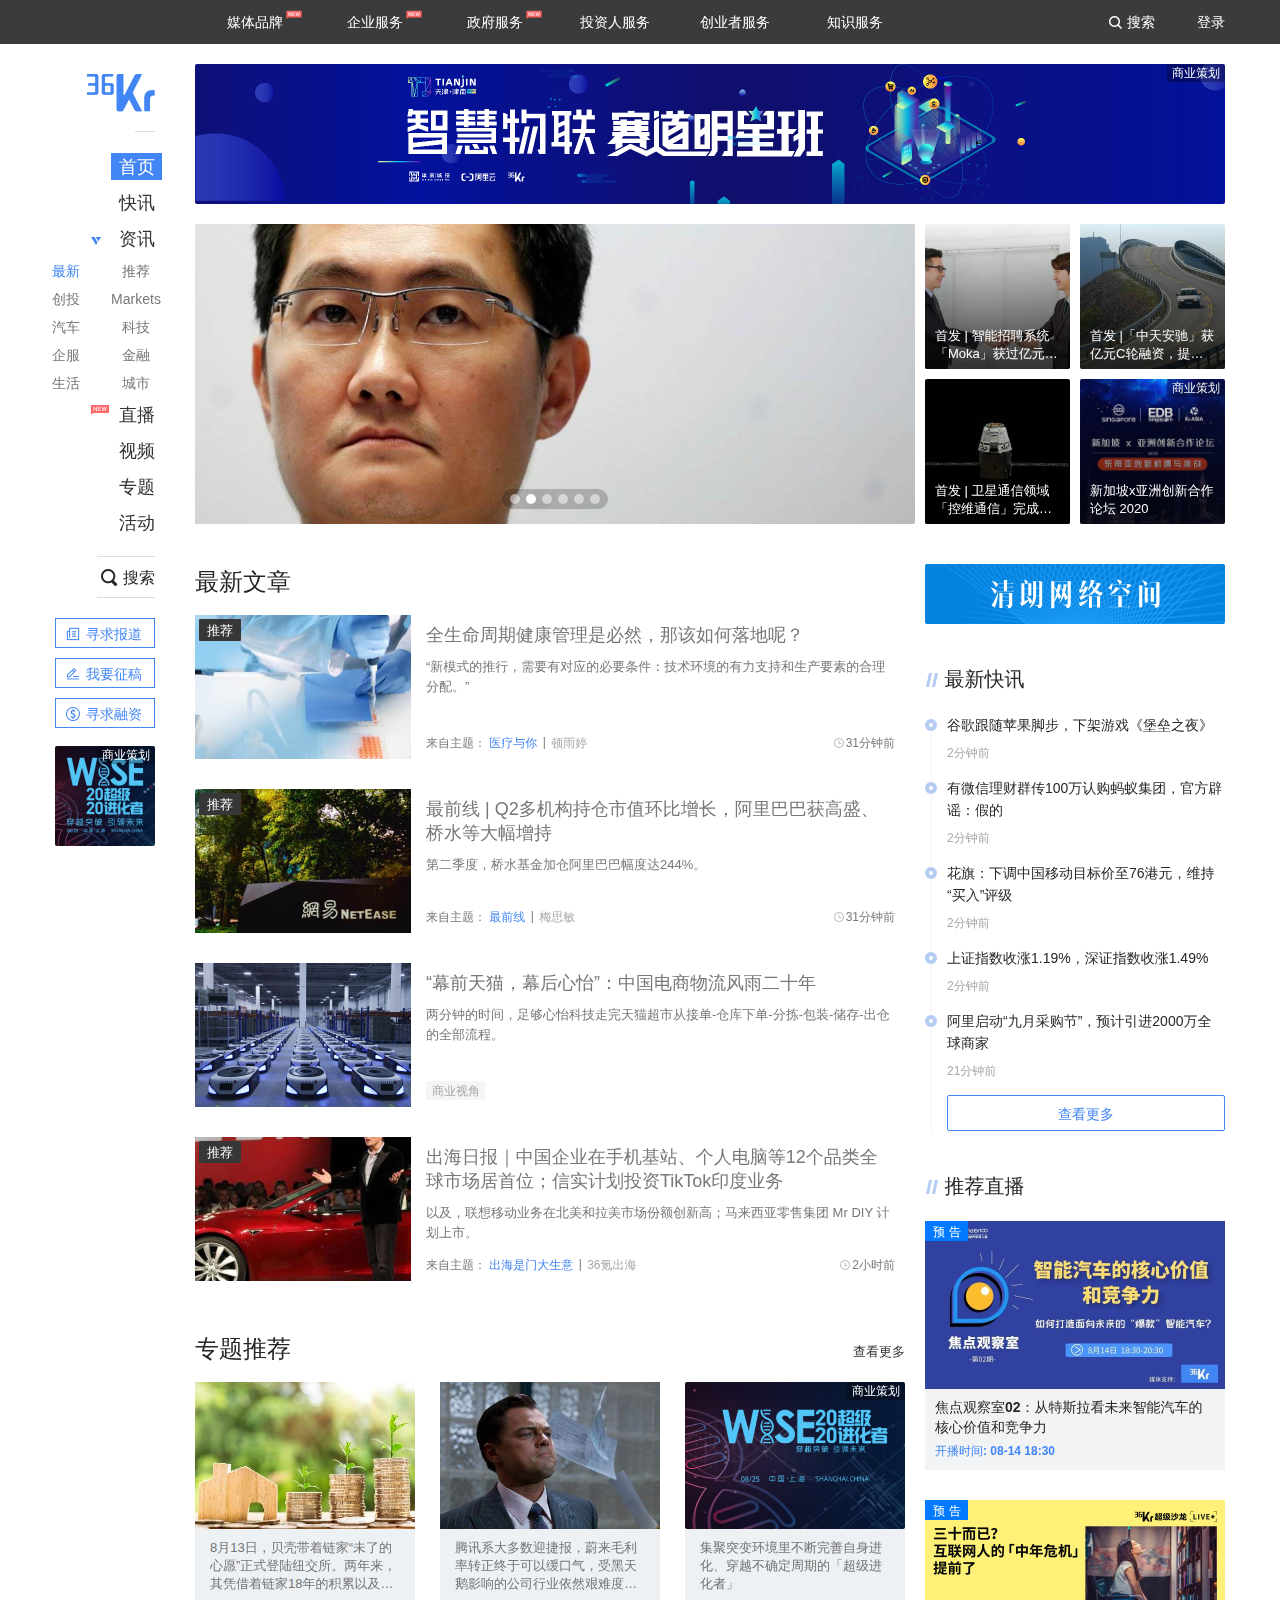
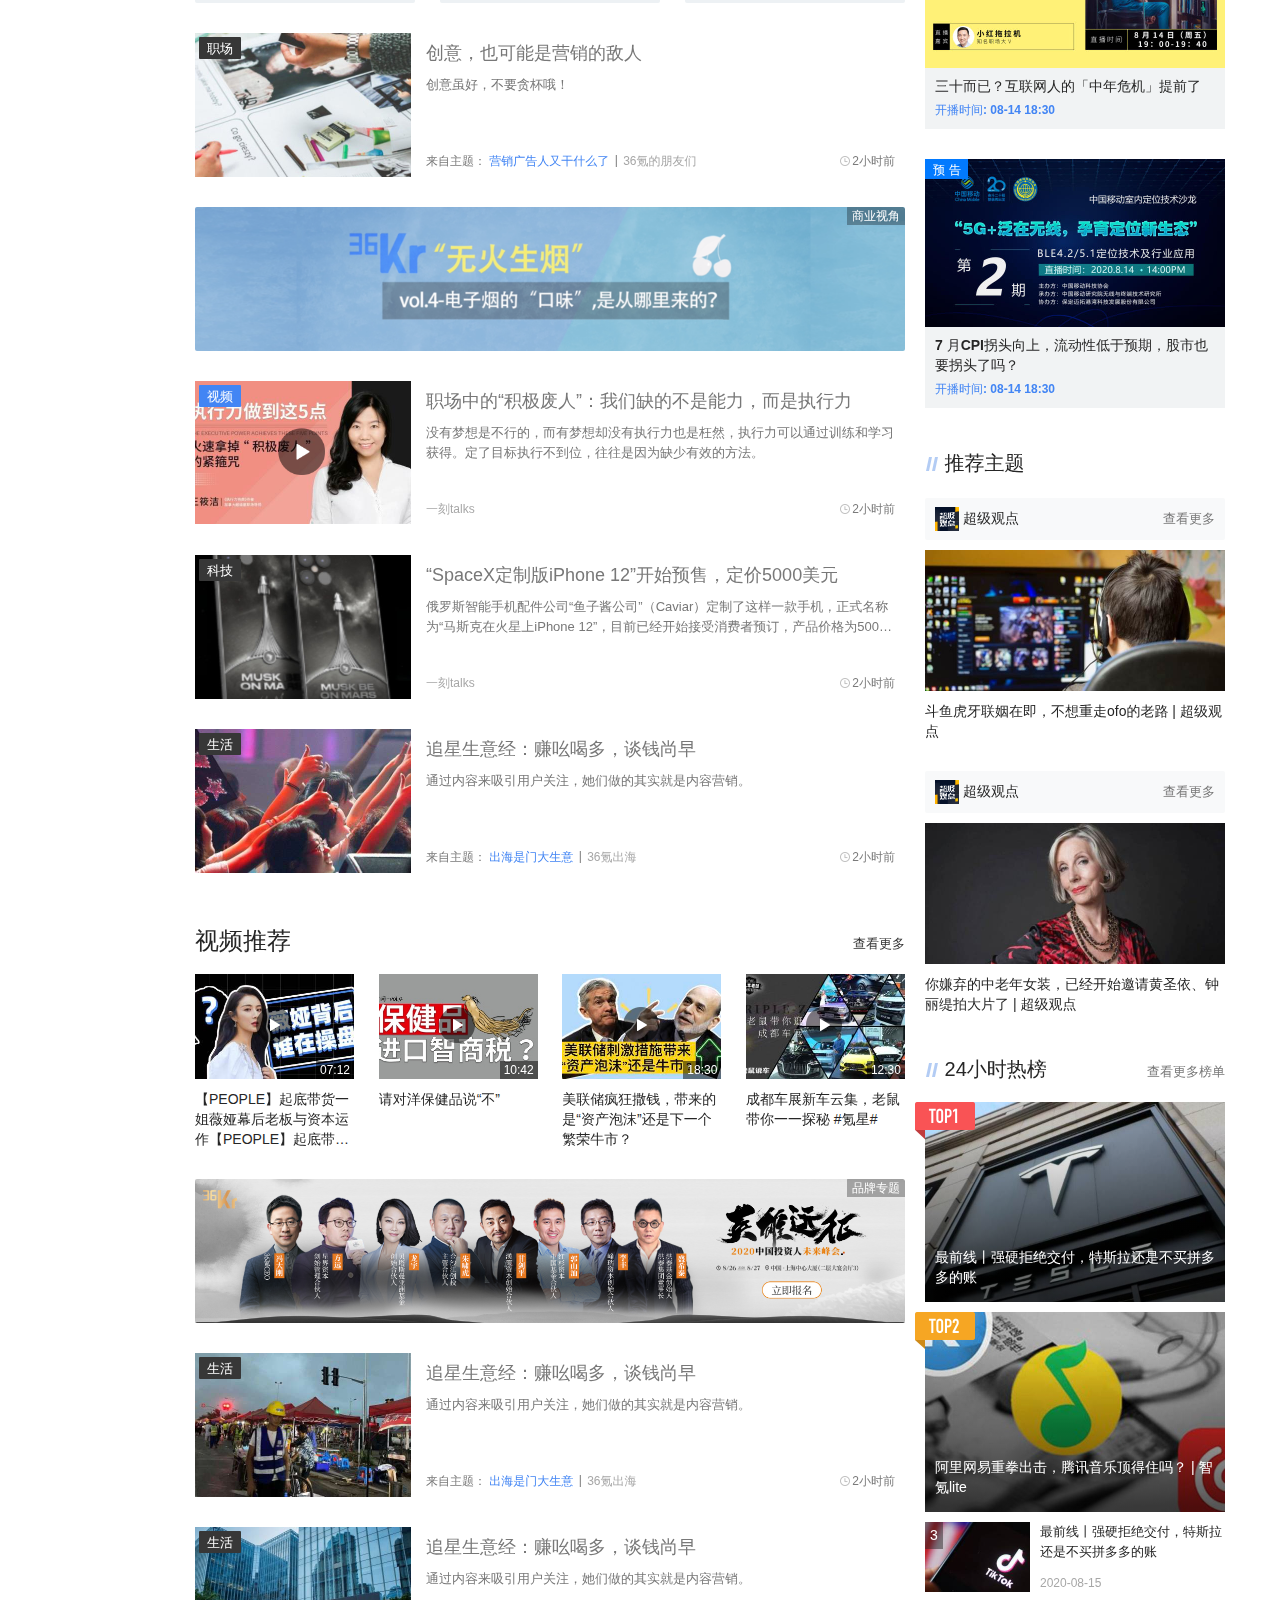
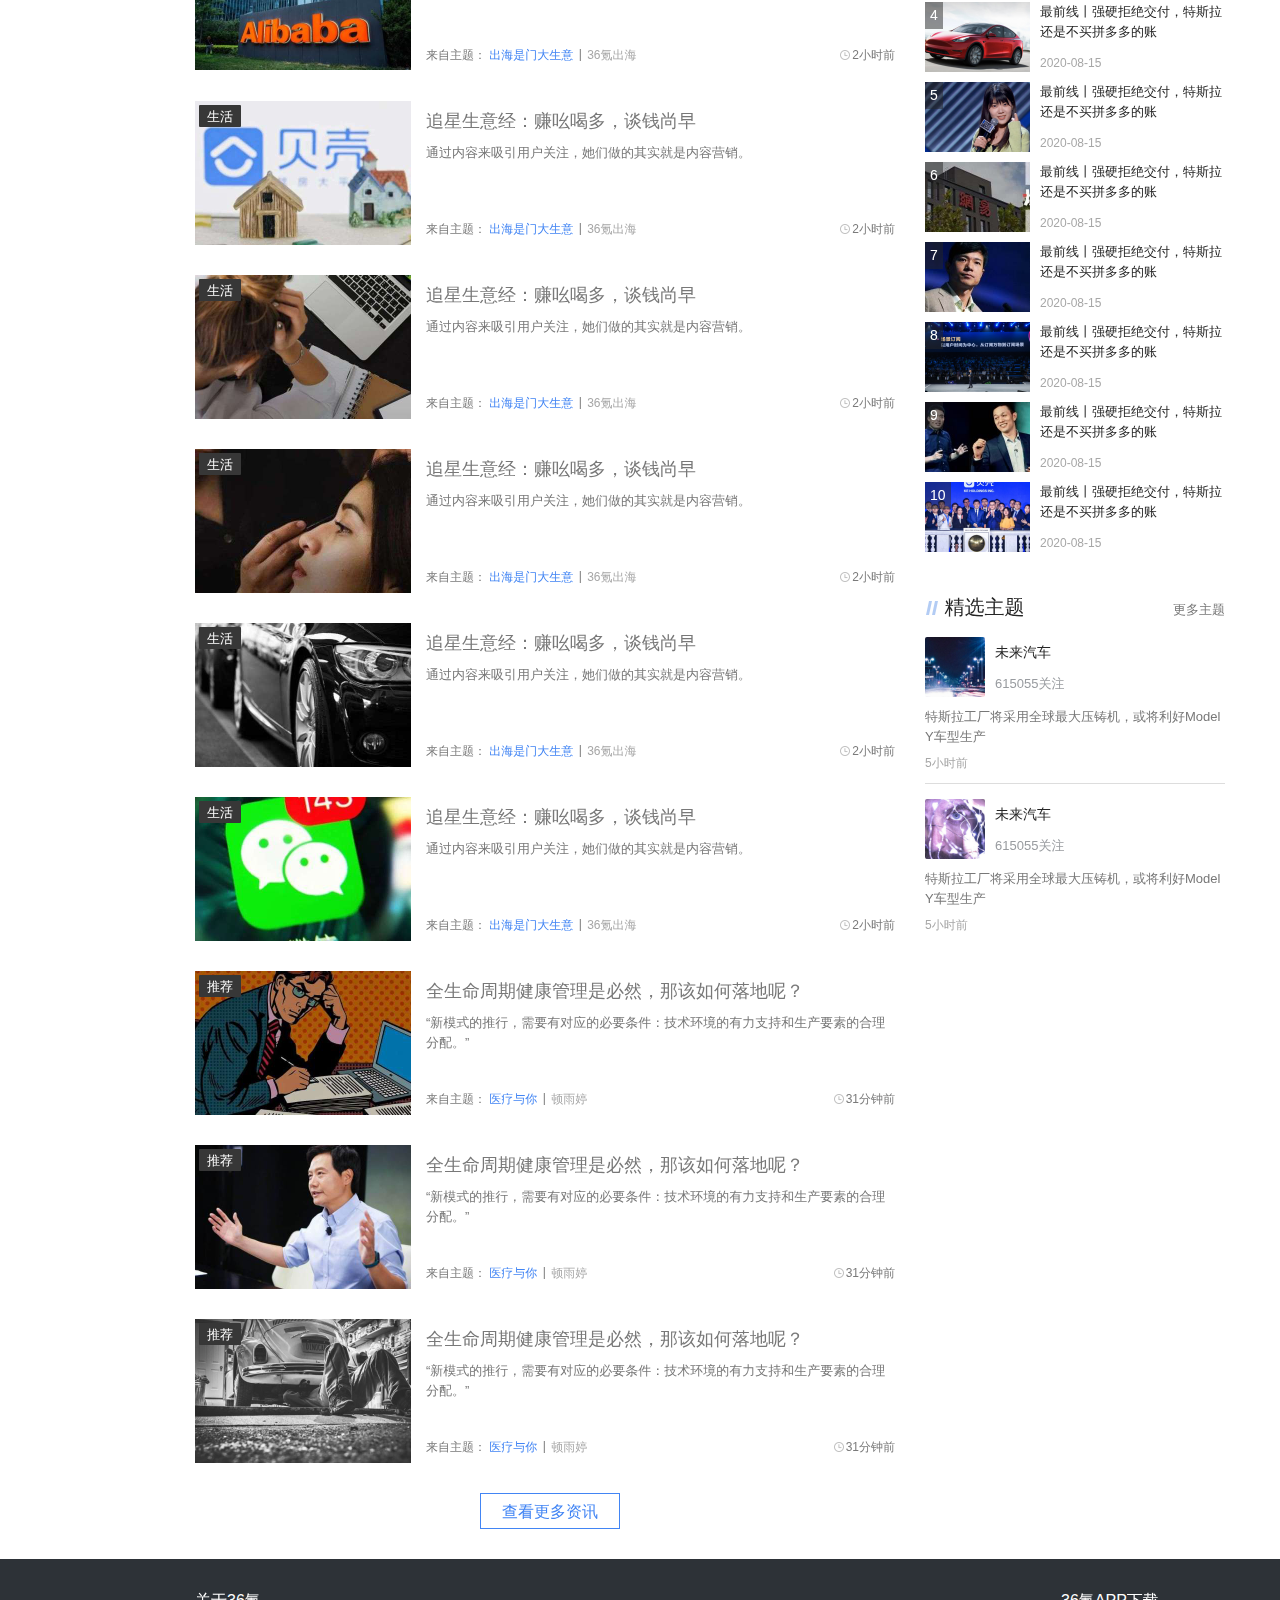
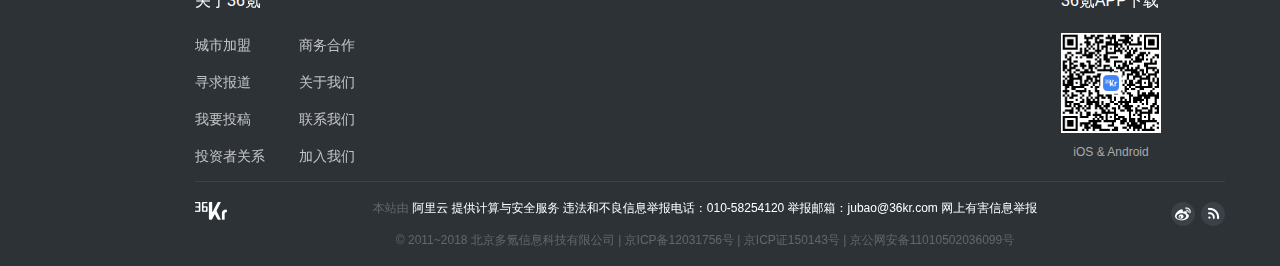
==== commit aeaeb076: "完成了前台文章列表和评论" ====
--- a/前台初始代码/index.html
+++ b/前台初始代码/index.html
@@ -2,1091 +2,1044 @@
 <html lang="en">
 
 <head>
-  <meta charset="UTF-8">
-  <meta http-equiv="X-UA-Compatible" content="ie=edge">
-  <title>36氪_让一部分人先看到未来</title>
-  <link rel="shortcut icon" href="./favicon.ico">
-  <link rel="stylesheet" href="./css/normalize.css">
-  <link rel="stylesheet" href="./assets/layui/css/layui.css">
-  <link rel="stylesheet" href="./css/index.css">
+    <meta charset="UTF-8">
+    <meta http-equiv="X-UA-Compatible" content="ie=edge">
+    <title>36氪_让一部分人先看到未来</title>
+    <link rel="shortcut icon" href="./favicon.ico">
+    <link rel="stylesheet" href="./css/normalize.css">
+    <link rel="stylesheet" href="./assets/layui/css/layui.css">
+    <link rel="stylesheet" href="./css/index.css">
 </head>
 
 <body>
-  <div class="viewport">
-    <!-- 头部 -->
-    <div class="kr_header">
-      <div class="kr_header_inner">
-        <!-- 导航 -->
-        <ul class="navs">
-          <li class="is_new">
-            <span class="label">媒体品牌</span>
-            <ul class="list">
-              <li>
-                <a href="./list.html" class="reddot">未来汽车日报</a>
-              </li>
-              <li>
-                <a href="./list.html">零售老板内参</a>
-              </li>
-              <li>
-                <a href="./list.html">未来地产</a>
-              </li>
-              <li>
-                <a href="./list.html">KrASIA</a>
-              </li>
-              <li>
-                <a href="./list.html">Tech星球</a>
-              </li>
-              <li>
-                <a href="./list.html">超人测评</a>
-              </li>
-            </ul>
-          </li>
-          <li class="is_new">
-            <span class="label">企业服务</span>
-            <ul class="list">
-              <li>
-                <a href="./list.html" class="reddot">企服严选</a>
-              </li>
-              <li>
-                <a href="./list.html">EClub企业项目库</a>
-              </li>
-              <li>
-                <a href="./list.html">36Kr研究院</a>
-              </li>
-              <li>
-                <a href="./list.html" class="reddot">Kr8创新平台</a>
-              </li>
-              <li>
-                <a href="./list.html">36Kr创新咨询</a>
-              </li>
-              <li>
-                <a href="./list.html">氪榜</a>
-              </li>
-            </ul>
-          </li>
-          <li class="is_new">
-            <span class="label">政府服务</span>
-            <ul class="list">
-              <li>
-                <a href="./list.html" class="reddot">城市之窗</a>
-              </li>
-              <li>
-                <a href="./list.html" class="reddot">政企对接</a>
-              </li>
-            </ul>
-          </li>
-          <li>
-            <span class="label">投资人服务</span>
-            <ul class="list">
-              <li>
-                <a href="./list.html">VClub</a>
-              </li>
-              <li>
-                <a href="./list.html;">VClub投资机构库</a>
-              </li>
-            </ul>
-          </li>
-          <li>
-            <span class="label">创业者服务</span>
-            <ul class="list">
-              <li>
-                <a href="./list.html">寻求报道</a>
-              </li>
-              <li>
-                <a href="./list.html">寻求融资</a>
-              </li>
-              <li>
-                <a href="./list.html">36氪Pro</a>
-              </li>
-            </ul>
-          </li>
-          <li>
-            <span class="label">知识服务</span>
-            <ul class="list">
-              <li>
-                <a href="./list.html">开氪</a>
-              </li>
-            </ul>
-          </li>
-        </ul>
-        <!-- 其它 -->
-        <div class="extra">
-          <a href="javascript:;" class="search_btn">搜索</a>
-          <a href="javascript:;">登录</a>
+    <div class="viewport">
+        <!-- 头部 -->
+        <div class="kr_header">
+            <div class="kr_header_inner">
+                <!-- 导航 -->
+                <ul class="navs">
+                    <li class="is_new">
+                        <span class="label">媒体品牌</span>
+                        <ul class="list">
+                            <li>
+                                <a href="./list.html" class="reddot">未来汽车日报</a>
+                            </li>
+                            <li>
+                                <a href="./list.html">零售老板内参</a>
+                            </li>
+                            <li>
+                                <a href="./list.html">未来地产</a>
+                            </li>
+                            <li>
+                                <a href="./list.html">KrASIA</a>
+                            </li>
+                            <li>
+                                <a href="./list.html">Tech星球</a>
+                            </li>
+                            <li>
+                                <a href="./list.html">超人测评</a>
+                            </li>
+                        </ul>
+                    </li>
+                    <li class="is_new">
+                        <span class="label">企业服务</span>
+                        <ul class="list">
+                            <li>
+                                <a href="./list.html" class="reddot">企服严选</a>
+                            </li>
+                            <li>
+                                <a href="./list.html">EClub企业项目库</a>
+                            </li>
+                            <li>
+                                <a href="./list.html">36Kr研究院</a>
+                            </li>
+                            <li>
+                                <a href="./list.html" class="reddot">Kr8创新平台</a>
+                            </li>
+                            <li>
+                                <a href="./list.html">36Kr创新咨询</a>
+                            </li>
+                            <li>
+                                <a href="./list.html">氪榜</a>
+                            </li>
+                        </ul>
+                    </li>
+                    <li class="is_new">
+                        <span class="label">政府服务</span>
+                        <ul class="list">
+                            <li>
+                                <a href="./list.html" class="reddot">城市之窗</a>
+                            </li>
+                            <li>
+                                <a href="./list.html" class="reddot">政企对接</a>
+                            </li>
+                        </ul>
+                    </li>
+                    <li>
+                        <span class="label">投资人服务</span>
+                        <ul class="list">
+                            <li>
+                                <a href="./list.html">VClub</a>
+                            </li>
+                            <li>
+                                <a href="./list.html;">VClub投资机构库</a>
+                            </li>
+                        </ul>
+                    </li>
+                    <li>
+                        <span class="label">创业者服务</span>
+                        <ul class="list">
+                            <li>
+                                <a href="./list.html">寻求报道</a>
+                            </li>
+                            <li>
+                                <a href="./list.html">寻求融资</a>
+                            </li>
+                            <li>
+                                <a href="./list.html">36氪Pro</a>
+                            </li>
+                        </ul>
+                    </li>
+                    <li>
+                        <span class="label">知识服务</span>
+                        <ul class="list">
+                            <li>
+                                <a href="./list.html">开氪</a>
+                            </li>
+                        </ul>
+                    </li>
+                </ul>
+                <!-- 其它 -->
+                <div class="extra">
+                    <a href="javascript:;" class="search_btn">搜索</a>
+                    <a href="javascript:;">登录</a>
+                </div>
+            </div>
         </div>
-      </div>
+        <!-- 公共布局 -->
+        <div class="kr_layout clearfix">
+            <!-- 左侧菜单 -->
+            <div class="kr_menu">
+                <!-- Logo -->
+                <h1 class="logo sprites"><a href="./index.html">36Kr</a></h1>
+                <!-- 菜单栏 -->
+                <ul class="menus">
+                    <li><a class="active" href="./index.html">首页</a></li>
+                    <li><a href="./list.html">快讯</a></li>
+                    <li class="collapsed">
+                        <i class="sprites triangle"></i>
+                        <a href="./list.html">资讯</a>
+                        <ul class="sub_menus">
+                            <li>
+                                <a href="./list.html" class="active">最新</a>
+                                <a href="./list.html">创投</a>
+                                <a href="./list.html">汽车</a>
+                                <a href="./list.html">企服</a>
+                                <a href="./list.html">生活</a>
+                            </li>
+                            <li>
+                                <a href="./list.html">推荐</a>
+                                <a href="./list.html">Markets</a>
+                                <a href="./list.html">科技</a>
+                                <a href="./list.html">金融</a>
+                                <a href="./list.html">城市</a>
+                            </li>
+                        </ul>
+                    </li>
+                    <li><a href="./list.html" class="is_new">直播</a></li>
+                    <li><a href="./list.html">视频</a></li>
+                    <li><a href="./list.html">专题</a></li>
+                    <li><a href="./list.html">活动</a></li>
+                </ul>
+                <!-- 搜索框 -->
+                <a href="javascript:;" class="search_btn">搜索</a>
+                <!-- 其它 -->
+                <ul class="extra">
+                    <li>
+                        <a href="javascript:;" class="sprites report">寻求报道</a>
+                    </li>
+                    <li>
+                        <a href="javascript:;" class="sprites contribution">我要征稿</a>
+                    </li>
+                    <li>
+                        <a href="javascript:;" class="sprites finance">寻求融资</a>
+                    </li>
+                </ul>
+                <!-- 广告 -->
+                <div class="ad">
+                    <a href="javascript:;">
+                        <img src="./uploads/ad_1.png" alt="">
+                        <span>商业策划</span>
+                    </a>
+                </div>
+            </div>
+            <!-- 广告位 -->
+            <div class="ad-placeholder">
+                <div class="ad">
+                    <a href="javascript:;">
+                        <img src="./uploads/ad_2.png" alt="">
+                    </a>
+                    <span>商业策划</span>
+                </div>
+            </div>
+            <!-- 焦点图 -->
+            <div class="kr_banner">
+                <div class="slides layui-carousel" lay-filter="kr_carousel" id="kr_carousel">
+                    <ul carousel-item id='lunbotu'>
+                        <li class="img-effect">
+                            <a href="javascript:;">
+                                <img src="./uploads/banner_1.png" alt="">
+                            </a>
+                        </li>
+                        <li class="img-effect">
+                            <a href="javascript:;">
+                                <img src="./uploads/banner_2.png" alt="">
+                            </a>
+                        </li>
+                        <li class="img-effect">
+                            <a href="javascript:;">
+                                <img src="./uploads/banner_3.png" alt="">
+                            </a>
+                        </li>
+                        <li class="img-effect">
+                            <a href="javascript:;">
+                                <img src="./uploads/banner_4.png" alt="">
+                            </a>
+                        </li>
+                        <li class="ad">
+                            <a href="javascript:;">
+                                <img src="./uploads/banner_5.png" alt="">
+                            </a>
+                            <span>商业策划</span>
+                        </li>
+                        <li class="img-effect">
+                            <a href="javascript:;">
+                                <img src="./uploads/banner_6.png" alt="">
+                            </a>
+                        </li>
+                    </ul>
+                </div>
+                <!-- 其它 -->
+                <ul class="extra">
+                    <li class="img-effect">
+                        <a href="./detail.html">
+                            <img src="./uploads/picture_1.jpg" alt="">
+                        </a>
+                        <p class="label text_overflow">首发 | 智能招聘系统「Moka」获过亿元 B+ 轮融资</p>
+                    </li>
+                    <li class="img-effect">
+                        <a href="./detail.html">
+                            <img src="./uploads/picture_2.jpg" alt="">
+                        </a>
+                        <p class="label text_overflow">首发 |「中天安驰」获亿元C轮融资，提供交通出行AIoT方案</p>
+                    </li>
+                    <li class="img-effect">
+                        <a href="./detail.html">
+                            <img src="./uploads/picture_3.jpg" alt="">
+                        </a>
+                        <p class="label text_overflow">首发 | 卫星通信领域「控维通信」完成数千万A轮融资</p>
+                    </li>
+                    <li class="ad">
+                        <a href="./detail.html">
+                            <img src="./uploads/picture_4.jpg" alt="">
+                        </a>
+                        <span>商业策划</span>
+                        <p class="label text_overflow">新加坡x亚洲创新合作论坛 2020</p>
+                    </li>
+                </ul>
+            </div>
+            <!-- 右侧边栏 -->
+            <div class="kr_aside">
+                <a href="javascript:;">
+                    <img src="./images/purify.png" alt="">
+                </a>
+                <!-- 最新快讯 -->
+                <div class="kr_widget">
+                    <h4 class="kr_widget_header">
+                        <i class="sprites line"></i> 最新快讯
+                    </h4>
+                    <ul class="timeline">
+                        <li>
+                            <a href="./detail.html" class="text_overflow">谷歌跟随苹果脚步，下架游戏《堡垒之夜》</a>
+                            <span>2分钟前</span>
+                        </li>
+                        <li>
+                            <a href="./detail.html" class="text_overflow">有微信理财群传100万认购蚂蚁集团，官方辟谣：假的</a>
+                            <span>2分钟前</span>
+                        </li>
+                        <li>
+                            <a href="./detail.html" class="text_overflow">花旗：下调中国移动目标价至76港元，维持“买入”评级</a>
+                            <span>2分钟前</span>
+                        </li>
+                        <li>
+                            <a href="./detail.html" class="text_overflow">上证指数收涨1.19%，深证指数收涨1.49%</a>
+                            <span>2分钟前</span>
+                        </li>
+                        <li>
+                            <a href="./detail.html" class="text_overflow">阿里启动“九月采购节”，预计引进2000万全球商家</a>
+                            <span>21分钟前</span>
+                        </li>
+                        <li>
+                            <a href="./list.html" class="more">查看更多</a>
+                        </li>
+                    </ul>
+                </div>
+                <!-- 推荐直播 -->
+                <div class="kr_widget">
+                    <h4 class="kr_widget_header">
+                        <i class="sprites line"></i> 推荐直播
+                    </h4>
+                    <div class="kr_live_card">
+                        <div class="img-effect">
+                            <a href="./detail.html">
+                                <img src="./uploads/live_1.jpg" alt="">
+                            </a>
+                            <span class="label">预告</span>
+                        </div>
+                        <div class="meta">
+                            <a href="./detail.html" class="text_overflow">焦点观察室02：从特斯拉看未来智能汽车的核心价值和竞争力</a>
+                            <p><span>开播时间</span>: 08-14 18:30</p>
+                        </div>
+                    </div>
+                    <div class="kr_live_card">
+                        <div class="img-effect">
+                            <a href="./detail.html">
+                                <img src="./uploads/live_2.jpg" alt="">
+                            </a>
+                            <span class="label">预告</span>
+                        </div>
+                        <div class="meta">
+                            <a href="./detail.html" class="text_overflow">三十而已？互联网人的「中年危机」提前了</a>
+                            <p><span>开播时间</span>: 08-14 18:30</p>
+                        </div>
+                    </div>
+                    <div class="kr_live_card">
+                        <div class="img-effect">
+                            <a href="./detail.html">
+                                <img src="./uploads/live_3.jpg" alt="">
+                            </a>
+                            <span class="label">预告</span>
+                        </div>
+                        <div class="meta">
+                            <a href="./detail.html" class="text_overflow">7 月CPI拐头向上，流动性低于预期，股市也要拐头了吗？</a>
+                            <p><span>开播时间</span>: 08-14 18:30</p>
+                        </div>
+                    </div>
+                </div>
+                <!-- 推荐主题 -->
+                <div class="kr_widget">
+                    <h4 class="kr_widget_header">
+                        <i class="sprites line"></i> 推荐主题
+                    </h4>
+                    <div class="kr_topic_card">
+                        <div class="header">
+                            <img src="./uploads/avatar_1.png" alt="">
+                            <span>超级观点</span>
+                            <a href="./list.html" class="more">查看更多</a>
+                        </div>
+                        <div class="img-effect">
+                            <img src="./uploads/topic_1.jpg" alt="">
+                        </div>
+                        <a href="./detail.html" class="link text_overflow">斗鱼虎牙联姻在即，不想重走ofo的老路 | 超级观点</a>
+                    </div>
+                    <div class="kr_topic_card">
+                        <div class="header">
+                            <img src="./uploads/avatar_1.png" alt="">
+                            <span>超级观点</span>
+                            <a href="./list.html" class="more">查看更多</a>
+                        </div>
+                        <div class="img-effect">
+                            <img src="./uploads/topic_2.jpg" alt="">
+                        </div>
+                        <a href="./detail.html" class="link text_overflow">你嫌弃的中老年女装，已经开始邀请黄圣依、钟丽缇拍大片了 | 超级观点</a>
+                    </div>
+                </div>
+                <!-- 24小时热榜 -->
+                <div class="kr_widget">
+                    <h4 class="kr_widget_header">
+                        <i class="sprites line"></i> 24小时热榜
+                        <a href="./list.html">查看更多榜单</a>
+                    </h4>
+                    <div class="kr_hot_card" data-index="1">
+                        <a href="./detail.html">
+                            <div class="img-effect">
+                                <img src="./uploads/hot_1.jpg" alt="">
+                            </div>
+                            <span class="text_overflow">最前线丨强硬拒绝交付，特斯拉还是不买拼多多的账</span>
+                        </a>
+                    </div>
+                    <div class="kr_hot_card" data-index="2">
+                        <a href="./detail.html">
+                            <div class="img-effect">
+                                <img src="./uploads/hot_2.jpg" alt="">
+                            </div>
+                            <span class="text_overflow">阿里网易重拳出击，腾讯音乐顶得住吗？ | 智氪lite</span>
+                        </a>
+                    </div>
+                    <div class="kr_hot_card" data-index="3">
+                        <a href="./detail.html">
+                            <div class="img-effect">
+                                <img src="./uploads/hot_3.jpg" alt="">
+                            </div>
+                            <span class="text_overflow">最前线丨强硬拒绝交付，特斯拉还是不买拼多多的账</span>
+                            <i>2020-08-15</i>
+                        </a>
+                    </div>
+                    <div class="kr_hot_card" data-index="4">
+                        <a href="./detail.html">
+                            <div class="img-effect">
+                                <img src="./uploads/hot_4.jpg" alt="">
+                            </div>
+                            <span class="text_overflow">最前线丨强硬拒绝交付，特斯拉还是不买拼多多的账</span>
+                            <i>2020-08-15</i>
+                        </a>
+                    </div>
+                    <div class="kr_hot_card" data-index="5">
+                        <a href="./detail.html">
+                            <div class="img-effect">
+                                <img src="./uploads/hot_5.jpg" alt="">
+                            </div>
+                            <span class="text_overflow">最前线丨强硬拒绝交付，特斯拉还是不买拼多多的账</span>
+                            <i>2020-08-15</i>
+                        </a>
+                    </div>
+                    <div class="kr_hot_card" data-index="6">
+                        <a href="./detail.html">
+                            <div class="img-effect">
+                                <img src="./uploads/hot_6.jpg" alt="">
+                            </div>
+                            <span class="text_overflow">最前线丨强硬拒绝交付，特斯拉还是不买拼多多的账</span>
+                            <i>2020-08-15</i>
+                        </a>
+                    </div>
+                    <div class="kr_hot_card" data-index="7">
+                        <a href="./detail.html">
+                            <div class="img-effect">
+                                <img src="./uploads/hot_7.jpg" alt="">
+                            </div>
+                            <span class="text_overflow">最前线丨强硬拒绝交付，特斯拉还是不买拼多多的账</span>
+                            <i>2020-08-15</i>
+                        </a>
+                    </div>
+                    <div class="kr_hot_card" data-index="8">
+                        <a href="./detail.html">
+                            <div class="img-effect">
+                                <img src="./uploads/hot_8.jpg" alt="">
+                            </div>
+                            <span class="text_overflow">最前线丨强硬拒绝交付，特斯拉还是不买拼多多的账</span>
+                            <i>2020-08-15</i>
+                        </a>
+                    </div>
+                    <div class="kr_hot_card" data-index="9">
+                        <a href="./detail.html">
+                            <div class="img-effect">
+                                <img src="./uploads/hot_9.jpg" alt="">
+                            </div>
+                            <span class="text_overflow">最前线丨强硬拒绝交付，特斯拉还是不买拼多多的账</span>
+                            <i>2020-08-15</i>
+                        </a>
+                    </div>
+                    <div class="kr_hot_card" data-index="10">
+                        <a href="./detail.html">
+                            <div class="img-effect">
+                                <img src="./uploads/hot_10.jpg" alt="">
+                            </div>
+                            <span class="text_overflow">最前线丨强硬拒绝交付，特斯拉还是不买拼多多的账</span>
+                            <i>2020-08-15</i>
+                        </a>
+                    </div>
+                </div>
+                <!-- 精选主题 -->
+                <div class="kr_widget kr_best">
+                    <h4 class="kr_widget_header">
+                        <i class="sprites line"></i> 精选主题
+                        <a href="./list.html">更多主题</a>
+                    </h4>
+                    <div class="kr_best_card">
+                        <div class="img-effect">
+                            <img src="./uploads/best_1.jpg" alt="">
+                        </div>
+                        <div class="meta">
+                            <a href="./detail.html">未来汽车</a>
+                            <span>615055关注</span>
+                        </div>
+                        <div class="extra">
+                            <a href="javascript:;">特斯拉工厂将采用全球最大压铸机，或将利好Model Y车型生产</a>
+                            <span>5小时前</span>
+                        </div>
+                    </div>
+                    <div class="kr_best_card">
+                        <div class="img-effect">
+                            <img src="./uploads/best_2.jpg" alt="">
+                        </div>
+                        <div class="meta">
+                            <a href="javascript:;">未来汽车</a>
+                            <span>615055关注</span>
+                        </div>
+                        <div class="extra">
+                            <a href="javascript:;">特斯拉工厂将采用全球最大压铸机，或将利好Model Y车型生产</a>
+                            <span>5小时前</span>
+                        </div>
+                    </div>
+                </div>
+            </div>
+            <!-- 主体 -->
+            <div class="kr_body">
+                <div class="kr_panel">
+                    <!-- 标题 -->
+                    <div class="kr_panel_title">
+                        <h3>最新文章</h3>
+                    </div>
+                    <!-- Feeds -->
+                    <div class="index_feed border-effect">
+                        <div class="cover img-effect">
+                            <img src="./uploads/cover_1.jpg" alt="">
+                            <a href="./list.html" class="label">推荐</a>
+                        </div>
+                        <div class="meta">
+                            <a href="./detail.html" class="title text_overflow">
+                                全生命周期健康管理是必然，那该如何落地呢？
+                            </a>
+                            <a href="./detail.html" class="brief text_overflow">
+                                “新模式的推行，需要有对应的必要条件：技术环境的有力支持和生产要素的合理分配。”
+                            </a>
+                            <div class="extra">
+                                来自主题：
+                                <a href="javascript:;" class="topic">医疗与你</a>
+                                <i class="line">|</i>
+                                <a href="javascript:;" class="author">顿雨婷</a>
+                                <span class="time"><i class="sprites clock"></i>31分钟前</span>
+                            </div>
+                        </div>
+                    </div>
+                    <div class="index_feed border-effect">
+                        <div class="cover img-effect">
+                            <img src="./uploads/cover_2.jpg" alt="">
+                            <a href="./list.html" class="label">推荐</a>
+                        </div>
+                        <div class="meta">
+                            <a href="./detail.html" class="title text_overflow">
+                                最前线 | Q2多机构持仓市值环比增长，阿里巴巴获高盛、桥水等大幅增持
+                            </a>
+                            <a href="./detail.html" class="brief text_overflow">
+                                第二季度，桥水基金加仓阿里巴巴幅度达244%。
+                            </a>
+                            <div class="extra">
+                                来自主题：
+                                <a href="javascript:;" class="topic">最前线</a>
+                                <i class="line">|</i>
+                                <a href="javascript:;" class="author">梅思敏</a>
+                                <span class="time"><i class="sprites clock"></i>31分钟前</span>
+                            </div>
+                        </div>
+                    </div>
+                    <div class="index_feed border-effect">
+                        <div class="cover img-effect">
+                            <img src="./uploads/cover_3.jpg" alt="">
+                        </div>
+                        <div class="meta">
+                            <a href="./detail.html" class="title text_overflow">
+                                “幕前天猫，幕后心怡”：中国电商物流风雨二十年
+                            </a>
+                            <p class="brief text_overflow">​
+                                两分钟的时间，足够心怡科技走完天猫超市从接单-仓库下单-分拣-包装-储存-出仓的全部流程。
+                            </p>
+                            <div class="extra">
+                                <span class="label">商业视角</span>
+                            </div>
+                        </div>
+                    </div>
+                    <div class="index_feed border-effect">
+                        <div class="cover img-effect">
+                            <img src="./uploads/cover_4.jpg" alt="">
+                            <a href="./list.html" class="label">推荐</a>
+                        </div>
+                        <div class="meta">
+                            <a href="./detail.html" class="title text_overflow">
+                                出海日报｜中国企业在手机基站、个人电脑等12个品类全球市场居首位；信实计划投资TikTok印度业务
+                            </a>
+                            <a href="./detail.html;" class="brief text_overflow">
+                                以及，联想移动业务在北美和拉美市场份额创新高；马来西亚零售集团 Mr DIY 计划上市。
+                            </a>
+                            <div class="extra">
+                                来自主题：
+                                <a href="javascript:;" class="topic">出海是门大生意</a>
+                                <i class="line">|</i>
+                                <a href="javascript:;" class="author">36氪出海</a>
+                                <span class="time"><i class="sprites clock"></i>2小时前</span>
+                            </div>
+                        </div>
+                    </div>
+                </div>
+                <!-- 专题推荐 -->
+                <div class="kr_panel">
+                    <div class="kr_panel_title">
+                        <h3>专题推荐</h3>
+                        <a href="javascript:;" class="more">查看更多</a>
+                    </div>
+                    <!-- 专题列表 -->
+                    <div class="kr_topic">
+                        <a class="kr_topic_card border-effect">
+                            <div class="img-effect">
+                                <img src="./uploads/card_1.jpg" alt="">
+                            </div>
+                            <div class="brief">
+                                <p class="text_overflow">
+                                    8月13日，贝壳带着链家“未了的心愿”正式登陆纽交所。两年来，其凭借着链家18年的积累以及ACN模式迅速发展，成功跻身行业头部。腾讯押中贝壳，阿里迅速增持易居，意图平衡局势，贝壳上市，其价值究竟几何？股市里，线上卖房还会如此受欢迎吗？
+                                </p>
+                            </div>
+                        </a>
+                        <a class="kr_topic_card border-effect">
+                            <div class="img-effect">
+                                <img src="./uploads/card_2.jpg" alt="">
+                            </div>
+                            <div class="brief">
+                                <p class="text_overflow">腾讯系大多数迎捷报，蔚来毛利率转正终于可以缓口气，受黑天鹅影响的公司行业依然艰难度日，大公司财报为你持续更新。</p>
+                            </div>
+                        </a>
+                        <a class="kr_topic_card border-effect">
+                            <div class="ad">
+                                <img src="./uploads/card_3.jpg" alt="">
+                                <span>商业策划</span>
+                            </div>
+                            <div class="brief">
+                                <p class="text_overflow">
+                                    集聚突变环境里不断完善自身进化、穿越不确定周期的「超级进化者」
+                                </p>
+                            </div>
+                        </a>
+                    </div>
+                    <div class="index_feed border-effect">
+                        <div class="cover img-effect">
+                            <img src="./uploads/cover_5.jpg" alt="">
+                            <a href="javascript:;" class="label">职场</a>
+                        </div>
+                        <div class="meta">
+                            <a href="javascript:;" class="title text_overflow">
+                                创意，也可能是营销的敌人
+                            </a>
+                            <a href="javascript:;" class="brief text_overflow">创意虽好，不要贪杯哦！</a>
+                            <div class="extra">
+                                来自主题：
+                                <a href="javascript:;" class="topic">营销广告人又干什么了</a>
+                                <i class="line">|</i>
+                                <a href="javascript:;" class="author">36氪的朋友们</a>
+                                <span class="time"><i class="sprites clock"></i>2小时前</span>
+                            </div>
+                        </div>
+                    </div>
+                    <!-- 广告位 -->
+                    <div class="ad">
+                        <img src="./uploads/ad_3.png" alt="">
+                        <span>商业视角</span>
+                    </div>
+                    <div class="index_feed border-effect">
+                        <div class="cover video img-effect">
+                            <img src="./uploads/cover_6.jpg" alt="">
+                            <a href="javascript:;" class="label">视频</a>
+                            <i class="sprites"></i>
+                        </div>
+                        <div class="meta">
+                            <a href="javascript:;" class="title text_overflow">
+                                职场中的“积极废人”：我们缺的不是能力，而是执行力
+                            </a>
+                            <p class="brief text_overflow">​
+                                没有梦想是不行的，而有梦想却没有执行力也是枉然，执行力可以通过训练和学习获得。定了目标执行不到位，往往是因为缺少有效的方法。
+                            </p>
+                            <div class="extra">
+                                <a href="javascript:;" class="author">一刻talks</a>
+                                <span class="time"><i class="sprites clock"></i>2小时前</span>
+                            </div>
+                        </div>
+                    </div>
+                    <div class="index_feed border-effect">
+                        <div class="cover img-effect">
+                            <img src="./uploads/cover_7.jpg" alt="">
+                            <a href="javascript:;" class="label">科技</a>
+                            <i class="sprites"></i>
+                        </div>
+                        <div class="meta">
+                            <a href="javascript:;" class="title text_overflow">
+                                “SpaceX定制版iPhone 12”开始预售，定价5000美元
+                            </a>
+                            <a href="javascript:;"
+                                class="brief text_overflow">俄罗斯智能手机配件公司“鱼子酱公司”（Caviar）定制了这样一款手机，正式名称为“马斯克在火星上iPhone
+                                12”，目前已经开始接受消费者预订，产品价格为5000美元。</a>
+                            <div class="extra">
+                                <a href="javascript:;" class="author">一刻talks</a>
+                                <span class="time"><i class="sprites clock"></i>2小时前</span>
+                            </div>
+                        </div>
+                    </div>
+                    <div class="index_feed border-effect">
+                        <div class="cover img-effect">
+                            <img src="./uploads/cover_8.jpg" alt="">
+                            <a href="javascript:;" class="label">生活</a>
+                            <i class="sprites"></i>
+                        </div>
+                        <div class="meta">
+                            <a href="javascript:;" class="title text_overflow">
+                                追星生意经：赚吆喝多，谈钱尚早
+                            </a>
+                            <a href="javascript:;" class="brief text_overflow">通过内容来吸引用户关注，她们做的其实就是内容营销。</a>
+                            <div class="extra">
+                                来自主题：
+                                <a href="javascript:;" class="topic">出海是门大生意</a>
+                                <i class="line">|</i>
+                                <a href="javascript:;" class="author">36氪出海</a>
+                                <span class="time"><i class="sprites clock"></i>2小时前</span>
+                            </div>
+                        </div>
+                    </div>
+                </div>
+                <!-- 视频推荐 -->
+                <div class="kr_panel">
+                    <div class="kr_panel_title">
+                        <h3>视频推荐</h3>
+                        <a href="javascript:;" class="more">查看更多</a>
+                    </div>
+                    <!-- 视频列表 -->
+                    <div class="kr_video">
+                        <a href="javascript:;" class="kr_video_card border-effect">
+                            <div class="img-effect video">
+                                <img src="./uploads/video_1.jpg" alt="">
+                                <i class="sprites"></i>
+                                <i class="time">07:12</i>
+                            </div>
+                            <div class="brief">
+                                <p class="text_overflow">
+                                    【PEOPLE】起底带货一姐薇娅幕后老板与资本运作【PEOPLE】起底带货一姐薇娅幕后老板与资本运作【PEOPLE】起底带货一姐薇娅幕后老板与资本运作</p>
+                            </div>
+                        </a>
+                        <a href="javascript:;" class="kr_video_card border-effect">
+                            <div class="img-effect video">
+                                <img src="./uploads/video_2.jpg" alt="">
+                                <i class="sprites"></i>
+                                <i class="time">10:42</i>
+                            </div>
+                            <div class="brief">
+                                <p class="text_overflow">请对洋保健品说“不”</p>
+                            </div>
+                        </a>
+                        <a href="javascript:;" class="kr_video_card border-effect">
+                            <div class="img-effect video">
+                                <img src="./uploads/video_3.jpg" alt="">
+                                <i class="sprites"></i>
+                                <i class="time">18:30</i>
+                            </div>
+                            <div class="brief">
+                                <p class="text_overflow">美联储疯狂撒钱，带来的是“资产泡沫”还是下一个繁荣牛市？</p>
+                            </div>
+                        </a>
+                        <a href="javascript:;" class="kr_video_card border-effect">
+                            <div class="img-effect video">
+                                <img src="./uploads/video_4.jpg" alt="">
+                                <i class="sprites"></i>
+                                <i class="time">12:30</i>
+                            </div>
+                            <div class="brief">
+                                <p>成都车展新车云集，老鼠带你一一探秘 #氪星#</p>
+                            </div>
+                        </a>
+                    </div>
+                    <!-- 广告位 -->
+                    <div class="ad">
+                        <img src="./uploads/ad_4.png" alt="">
+                        <span>品牌专题</span>
+                    </div>
+                    <div class="index_feed border-effect">
+                        <div class="cover img-effect">
+                            <img src="./uploads/cover_9.jpg" alt="">
+                            <a href="javascript:;" class="label">生活</a>
+                            <i class="sprites"></i>
+                        </div>
+                        <div class="meta">
+                            <a href="javascript:;" class="title text_overflow">
+                                追星生意经：赚吆喝多，谈钱尚早
+                            </a>
+                            <a href="javascript:;" class="brief text_overflow">通过内容来吸引用户关注，她们做的其实就是内容营销。</a>
+                            <div class="extra">
+                                来自主题：
+                                <a href="javascript:;" class="topic">出海是门大生意</a>
+                                <i class="line">|</i>
+                                <a href="javascript:;" class="author">36氪出海</a>
+                                <span class="time"><i class="sprites clock"></i>2小时前</span>
+                            </div>
+                        </div>
+                    </div>
+                    <div class="index_feed border-effect">
+                        <div class="cover img-effect">
+                            <img src="./uploads/cover_10.jpg" alt="">
+                            <a href="javascript:;" class="label">生活</a>
+                            <i class="sprites"></i>
+                        </div>
+                        <div class="meta">
+                            <a href="javascript:;" class="title text_overflow">
+                                追星生意经：赚吆喝多，谈钱尚早
+                            </a>
+                            <a href="javascript:;" class="brief text_overflow">通过内容来吸引用户关注，她们做的其实就是内容营销。</a>
+                            <div class="extra">
+                                来自主题：
+                                <a href="javascript:;" class="topic">出海是门大生意</a>
+                                <i class="line">|</i>
+                                <a href="javascript:;" class="author">36氪出海</a>
+                                <span class="time"><i class="sprites clock"></i>2小时前</span>
+                            </div>
+                        </div>
+                    </div>
+                    <div class="index_feed border-effect">
+                        <div class="cover img-effect">
+                            <img src="./uploads/cover_11.jpg" alt="">
+                            <a href="javascript:;" class="label">生活</a>
+                            <i class="sprites"></i>
+                        </div>
+                        <div class="meta">
+                            <a href="javascript:;" class="title text_overflow">
+                                追星生意经：赚吆喝多，谈钱尚早
+                            </a>
+                            <a href="javascript:;" class="brief text_overflow">通过内容来吸引用户关注，她们做的其实就是内容营销。</a>
+                            <div class="extra">
+                                来自主题：
+                                <a href="javascript:;" class="topic">出海是门大生意</a>
+                                <i class="line">|</i>
+                                <a href="javascript:;" class="author">36氪出海</a>
+                                <span class="time"><i class="sprites clock"></i>2小时前</span>
+                            </div>
+                        </div>
+                    </div>
+                    <div class="index_feed border-effect">
+                        <div class="cover img-effect">
+                            <img src="./uploads/cover_12.jpg" alt="">
+                            <a href="javascript:;" class="label">生活</a>
+                            <i class="sprites"></i>
+                        </div>
+                        <div class="meta">
+                            <a href="javascript:;" class="title text_overflow">
+                                追星生意经：赚吆喝多，谈钱尚早
+                            </a>
+                            <a href="javascript:;" class="brief text_overflow">通过内容来吸引用户关注，她们做的其实就是内容营销。</a>
+                            <div class="extra">
+                                来自主题：
+                                <a href="javascript:;" class="topic">出海是门大生意</a>
+                                <i class="line">|</i>
+                                <a href="javascript:;" class="author">36氪出海</a>
+                                <span class="time"><i class="sprites clock"></i>2小时前</span>
+                            </div>
+                        </div>
+                    </div>
+                    <div class="index_feed border-effect">
+                        <div class="cover img-effect">
+                            <img src="./uploads/cover_13.jpg" alt="">
+                            <a href="javascript:;" class="label">生活</a>
+                            <i class="sprites"></i>
+                        </div>
+                        <div class="meta">
+                            <a href="javascript:;" class="title text_overflow">
+                                追星生意经：赚吆喝多，谈钱尚早
+                            </a>
+                            <a href="javascript:;" class="brief text_overflow">通过内容来吸引用户关注，她们做的其实就是内容营销。</a>
+                            <div class="extra">
+                                来自主题：
+                                <a href="javascript:;" class="topic">出海是门大生意</a>
+                                <i class="line">|</i>
+                                <a href="javascript:;" class="author">36氪出海</a>
+                                <span class="time"><i class="sprites clock"></i>2小时前</span>
+                            </div>
+                        </div>
+                    </div>
+                    <div class="index_feed border-effect">
+                        <div class="cover img-effect">
+                            <img src="./uploads/cover_14.jpg" alt="">
+                            <a href="javascript:;" class="label">生活</a>
+                            <i class="sprites"></i>
+                        </div>
+                        <div class="meta">
+                            <a href="javascript:;" class="title text_overflow">
+                                追星生意经：赚吆喝多，谈钱尚早
+                            </a>
+                            <a href="javascript:;" class="brief text_overflow">通过内容来吸引用户关注，她们做的其实就是内容营销。</a>
+                            <div class="extra">
+                                来自主题：
+                                <a href="javascript:;" class="topic">出海是门大生意</a>
+                                <i class="line">|</i>
+                                <a href="javascript:;" class="author">36氪出海</a>
+                                <span class="time"><i class="sprites clock"></i>2小时前</span>
+                            </div>
+                        </div>
+                    </div>
+                    <div class="index_feed border-effect">
+                        <div class="cover img-effect">
+                            <img src="./uploads/cover_15.jpg" alt="">
+                            <a href="javascript:;" class="label">生活</a>
+                            <i class="sprites"></i>
+                        </div>
+                        <div class="meta">
+                            <a href="javascript:;" class="title text_overflow">
+                                追星生意经：赚吆喝多，谈钱尚早
+                            </a>
+                            <a href="javascript:;" class="brief text_overflow">通过内容来吸引用户关注，她们做的其实就是内容营销。</a>
+                            <div class="extra">
+                                来自主题：
+                                <a href="javascript:;" class="topic">出海是门大生意</a>
+                                <i class="line">|</i>
+                                <a href="javascript:;" class="author">36氪出海</a>
+                                <span class="time"><i class="sprites clock"></i>2小时前</span>
+                            </div>
+                        </div>
+                    </div>
+                    <div class="index_feed border-effect">
+                        <div class="cover img-effect">
+                            <img src="./uploads/cover_16.jpg" alt="">
+                            <a href="javascript:;" class="label">推荐</a>
+                        </div>
+                        <div class="meta">
+                            <a href="javascript:;" class="title text_overflow">
+                                全生命周期健康管理是必然，那该如何落地呢？
+                            </a>
+                            <a href="javascript:;" class="brief text_overflow">
+                                “新模式的推行，需要有对应的必要条件：技术环境的有力支持和生产要素的合理分配。”
+                            </a>
+                            <div class="extra">
+                                来自主题：
+                                <a href="javascript:;" class="topic">医疗与你</a>
+                                <i class="line">|</i>
+                                <a href="javascript:;" class="author">顿雨婷</a>
+                                <span class="time"><i class="sprites clock"></i>31分钟前</span>
+                            </div>
+                        </div>
+                    </div>
+                    <div class="index_feed border-effect">
+                        <div class="cover img-effect">
+                            <img src="./uploads/cover_17.jpg" alt="">
+                            <a href="javascript:;" class="label">推荐</a>
+                        </div>
+                        <div class="meta">
+                            <a href="javascript:;" class="title text_overflow">
+                                全生命周期健康管理是必然，那该如何落地呢？
+                            </a>
+                            <a href="javascript:;" class="brief text_overflow">
+                                “新模式的推行，需要有对应的必要条件：技术环境的有力支持和生产要素的合理分配。”
+                            </a>
+                            <div class="extra">
+                                来自主题：
+                                <a href="javascript:;" class="topic">医疗与你</a>
+                                <i class="line">|</i>
+                                <a href="javascript:;" class="author">顿雨婷</a>
+                                <span class="time"><i class="sprites clock"></i>31分钟前</span>
+                            </div>
+                        </div>
+                    </div>
+                    <div class="index_feed border-effect">
+                        <div class="cover img-effect">
+                            <img src="./uploads/cover_18.jpg" alt="">
+                            <a href="javascript:;" class="label">推荐</a>
+                        </div>
+                        <div class="meta">
+                            <a href="javascript:;" class="title text_overflow">
+                                全生命周期健康管理是必然，那该如何落地呢？
+                            </a>
+                            <a href="javascript:;" class="brief text_overflow">
+                                “新模式的推行，需要有对应的必要条件：技术环境的有力支持和生产要素的合理分配。”
+                            </a>
+                            <div class="extra">
+                                来自主题：
+                                <a href="javascript:;" class="topic">医疗与你</a>
+                                <i class="line">|</i>
+                                <a href="javascript:;" class="author">顿雨婷</a>
+                                <span class="time"><i class="sprites clock"></i>31分钟前</span>
+                            </div>
+                        </div>
+                    </div>
+                </div>
+
+                <div class="kr_more">
+                    <a href="javascript:;">查看更多资讯</a>
+                </div>
+            </div>
+        </div>
+        <!-- 底部 -->
+        <div class="kr_footer">
+            <div class="kr_footer_inner">
+                <!-- 推广链接 -->
+                <div class="kr_links">
+                    <dl class="kr_about">
+                        <dt>关于36氪</dt>
+                        <dd>
+                            <a href="javascript:;">城市加盟</a>
+                        </dd>
+                        <dd>
+                            <a href="javascript:;">商务合作</a>
+                        </dd>
+                        <dd>
+                            <a href="javascript:;">寻求报道</a>
+                        </dd>
+                        <dd>
+                            <a href="javascript:;">关于我们</a>
+                        </dd>
+                        <dd>
+                            <a href="javascript:;">我要投稿</a>
+                        </dd>
+                        <dd>
+                            <a href="javascript:;">联系我们</a>
+                        </dd>
+                        <dd>
+                            <a href="javascript:;">投资者关系</a>
+                        </dd>
+                        <dd>
+                            <a href="javascript:;">加入我们</a>
+                        </dd>
+                    </dl>
+                    <dl class="kr_collaborator">
+
+                    </dl>
+                    <dl class="kr_download">
+                        <dt>36氪APP下载</dt>
+                        <dd>
+                            <img src="./uploads/qrcode.png" alt="">
+                            <span>iOS & Android</span>
+                        </dd>
+                    </dl>
+                </div>
+                <!-- 版权信息 -->
+                <div class="kr_copyright">
+                    <p>
+                        <span>本站由</span>
+                        <a href="javascript:;">阿里云</a>
+                        提供计算与安全服务 违法和不良信息举报电话：010-58254120 举报邮箱：jubao@36kr.com
+                        <a href="javascript:;">网上有害信息举报</a>
+                    </p>
+                    <p>
+                        © 2011~2018 北京多氪信息科技有限公司 |
+                        <a href="javascript:;">京ICP备12031756号</a> |
+                        <a href="javascript:;">京ICP证150143号</a> |
+                        <a href="javascript:;">京公网安备11010502036099号</a>
+                    </p>
+                    <!-- 图标 -->
+                    <i class="sprites logo"></i>
+                    <i class="sprites weibo"></i>
+                    <i class="sprites rss"></i>
+                </div>
+            </div>
+        </div>
     </div>
-    <!-- 公共布局 -->
-    <div class="kr_layout clearfix">
-      <!-- 左侧菜单 -->
-      <div class="kr_menu">
-        <!-- Logo -->
-        <h1 class="logo sprites"><a href="./index.html">36Kr</a></h1>
-        <!-- 菜单栏 -->
-        <ul class="menus">
-          <li><a class="active" href="./index.html">首页</a></li>
-          <li><a href="./list.html">快讯</a></li>
-          <li class="collapsed">
-            <i class="sprites triangle"></i>
-            <a href="./list.html">资讯</a>
-            <ul class="sub_menus">
-              <li>
-                <a href="./list.html" class="active">最新</a>
-                <a href="./list.html">创投</a>
-                <a href="./list.html">汽车</a>
-                <a href="./list.html">企服</a>
-                <a href="./list.html">生活</a>
-              </li>
-              <li>
-                <a href="./list.html">推荐</a>
-                <a href="./list.html">Markets</a>
-                <a href="./list.html">科技</a>
-                <a href="./list.html">金融</a>
-                <a href="./list.html">城市</a>
-              </li>
-            </ul>
-          </li>
-          <li><a href="./list.html" class="is_new">直播</a></li>
-          <li><a href="./list.html">视频</a></li>
-          <li><a href="./list.html">专题</a></li>
-          <li><a href="./list.html">活动</a></li>
-        </ul>
-        <!-- 搜索框 -->
-        <a href="javascript:;" class="search_btn">搜索</a>
-        <!-- 其它 -->
-        <ul class="extra">
-          <li>
-            <a href="javascript:;" class="sprites report">寻求报道</a>
-          </li>
-          <li>
-            <a href="javascript:;" class="sprites contribution">我要征稿</a>
-          </li>
-          <li>
-            <a href="javascript:;" class="sprites finance">寻求融资</a>
-          </li>
-        </ul>
-        <!-- 广告 -->
-        <div class="ad">
-          <a href="javascript:;">
-            <img src="./uploads/ad_1.png" alt="">
-            <span>商业策划</span>
-          </a>
-        </div>
-      </div>
-      <!-- 广告位 -->
-      <div class="ad-placeholder">
-        <div class="ad">
-          <a href="javascript:;">
-            <img src="./uploads/ad_2.png" alt="">
-          </a>
-          <span>商业策划</span>
-        </div>
-      </div>
-      <!-- 焦点图 -->
-      <div class="kr_banner">
-        <div class="slides layui-carousel" lay-filter="kr_carousel" id="kr_carousel">
-          <ul carousel-item id='lunbotu'>
-            <li class="img-effect">
-              <a href="javascript:;">
-                <img src="./uploads/banner_1.png" alt="">
-              </a>
-            </li>
-            <li class="img-effect">
-              <a href="javascript:;">
-                <img src="./uploads/banner_2.png" alt="">
-              </a>
-            </li>
-            <li class="img-effect">
-              <a href="javascript:;">
-                <img src="./uploads/banner_3.png" alt="">
-              </a>
-            </li>
-            <li class="img-effect">
-              <a href="javascript:;">
-                <img src="./uploads/banner_4.png" alt="">
-              </a>
-            </li>
-            <li class="ad">
-              <a href="javascript:;">
-                <img src="./uploads/banner_5.png" alt="">
-              </a>
-              <span>商业策划</span>
-            </li>
-            <li class="img-effect">
-              <a href="javascript:;">
-                <img src="./uploads/banner_6.png" alt="">
-              </a>
-            </li>
-          </ul>
-        </div>
-        <!-- 其它 -->
-        <ul class="extra">
-          <li class="img-effect">
-            <a href="./detail.html">
-              <img src="./uploads/picture_1.jpg" alt="">
-            </a>
-            <p class="label text_overflow">首发 | 智能招聘系统「Moka」获过亿元 B+ 轮融资</p>
-          </li>
-          <li class="img-effect">
-            <a href="./detail.html">
-              <img src="./uploads/picture_2.jpg" alt="">
-            </a>
-            <p class="label text_overflow">首发 |「中天安驰」获亿元C轮融资，提供交通出行AIoT方案</p>
-          </li>
-          <li class="img-effect">
-            <a href="./detail.html">
-              <img src="./uploads/picture_3.jpg" alt="">
-            </a>
-            <p class="label text_overflow">首发 | 卫星通信领域「控维通信」完成数千万A轮融资</p>
-          </li>
-          <li class="ad">
-            <a href="./detail.html">
-              <img src="./uploads/picture_4.jpg" alt="">
-            </a>
-            <span>商业策划</span>
-            <p class="label text_overflow">新加坡x亚洲创新合作论坛 2020</p>
-          </li>
-        </ul>
-      </div>
-      <!-- 右侧边栏 -->
-      <div class="kr_aside">
-        <a href="javascript:;">
-          <img src="./images/purify.png" alt="">
-        </a>
-        <!-- 最新快讯 -->
-        <div class="kr_widget">
-          <h4 class="kr_widget_header">
-            <i class="sprites line"></i> 最新快讯
-          </h4>
-          <ul class="timeline">
-            <li>
-              <a href="./detail.html" class="text_overflow">谷歌跟随苹果脚步，下架游戏《堡垒之夜》</a>
-              <span>2分钟前</span>
-            </li>
-            <li>
-              <a href="./detail.html" class="text_overflow">有微信理财群传100万认购蚂蚁集团，官方辟谣：假的</a>
-              <span>2分钟前</span>
-            </li>
-            <li>
-              <a href="./detail.html" class="text_overflow">花旗：下调中国移动目标价至76港元，维持“买入”评级</a>
-              <span>2分钟前</span>
-            </li>
-            <li>
-              <a href="./detail.html" class="text_overflow">上证指数收涨1.19%，深证指数收涨1.49%</a>
-              <span>2分钟前</span>
-            </li>
-            <li>
-              <a href="./detail.html" class="text_overflow">阿里启动“九月采购节”，预计引进2000万全球商家</a>
-              <span>21分钟前</span>
-            </li>
-            <li>
-              <a href="./list.html" class="more">查看更多</a>
-            </li>
-          </ul>
-        </div>
-        <!-- 推荐直播 -->
-        <div class="kr_widget">
-          <h4 class="kr_widget_header">
-            <i class="sprites line"></i> 推荐直播
-          </h4>
-          <div class="kr_live_card">
-            <div class="img-effect">
-              <a href="./detail.html">
-                <img src="./uploads/live_1.jpg" alt="">
-              </a>
-              <span class="label">预告</span>
-            </div>
-            <div class="meta">
-              <a href="./detail.html" class="text_overflow">焦点观察室02：从特斯拉看未来智能汽车的核心价值和竞争力</a>
-              <p><span>开播时间</span>: 08-14 18:30</p>
-            </div>
-          </div>
-          <div class="kr_live_card">
-            <div class="img-effect">
-              <a href="./detail.html">
-                <img src="./uploads/live_2.jpg" alt="">
-              </a>
-              <span class="label">预告</span>
-            </div>
-            <div class="meta">
-              <a href="./detail.html" class="text_overflow">三十而已？互联网人的「中年危机」提前了</a>
-              <p><span>开播时间</span>: 08-14 18:30</p>
-            </div>
-          </div>
-          <div class="kr_live_card">
-            <div class="img-effect">
-              <a href="./detail.html">
-                <img src="./uploads/live_3.jpg" alt="">
-              </a>
-              <span class="label">预告</span>
-            </div>
-            <div class="meta">
-              <a href="./detail.html" class="text_overflow">7 月CPI拐头向上，流动性低于预期，股市也要拐头了吗？</a>
-              <p><span>开播时间</span>: 08-14 18:30</p>
-            </div>
-          </div>
-        </div>
-        <!-- 推荐主题 -->
-        <div class="kr_widget">
-          <h4 class="kr_widget_header">
-            <i class="sprites line"></i> 推荐主题
-          </h4>
-          <div class="kr_topic_card">
-            <div class="header">
-              <img src="./uploads/avatar_1.png" alt="">
-              <span>超级观点</span>
-              <a href="./list.html" class="more">查看更多</a>
-            </div>
-            <div class="img-effect">
-              <img src="./uploads/topic_1.jpg" alt="">
-            </div>
-            <a href="./detail.html" class="link text_overflow">斗鱼虎牙联姻在即，不想重走ofo的老路 | 超级观点</a>
-          </div>
-          <div class="kr_topic_card">
-            <div class="header">
-              <img src="./uploads/avatar_1.png" alt="">
-              <span>超级观点</span>
-              <a href="./list.html" class="more">查看更多</a>
-            </div>
-            <div class="img-effect">
-              <img src="./uploads/topic_2.jpg" alt="">
-            </div>
-            <a href="./detail.html" class="link text_overflow">你嫌弃的中老年女装，已经开始邀请黄圣依、钟丽缇拍大片了 | 超级观点</a>
-          </div>
-        </div>
-        <!-- 24小时热榜 -->
-        <div class="kr_widget">
-          <h4 class="kr_widget_header">
-            <i class="sprites line"></i> 24小时热榜
-            <a href="./list.html">查看更多榜单</a>
-          </h4>
-          <div class="kr_hot_card" data-index="1">
-            <a href="./detail.html">
-              <div class="img-effect">
-                <img src="./uploads/hot_1.jpg" alt="">
-              </div>
-              <span class="text_overflow">最前线丨强硬拒绝交付，特斯拉还是不买拼多多的账</span>
-            </a>
-          </div>
-          <div class="kr_hot_card" data-index="2">
-            <a href="./detail.html">
-              <div class="img-effect">
-                <img src="./uploads/hot_2.jpg" alt="">
-              </div>
-              <span class="text_overflow">阿里网易重拳出击，腾讯音乐顶得住吗？ | 智氪lite</span>
-            </a>
-          </div>
-          <div class="kr_hot_card" data-index="3">
-            <a href="./detail.html">
-              <div class="img-effect">
-                <img src="./uploads/hot_3.jpg" alt="">
-              </div>
-              <span class="text_overflow">最前线丨强硬拒绝交付，特斯拉还是不买拼多多的账</span>
-              <i>2020-08-15</i>
-            </a>
-          </div>
-          <div class="kr_hot_card" data-index="4">
-            <a href="./detail.html">
-              <div class="img-effect">
-                <img src="./uploads/hot_4.jpg" alt="">
-              </div>
-              <span class="text_overflow">最前线丨强硬拒绝交付，特斯拉还是不买拼多多的账</span>
-              <i>2020-08-15</i>
-            </a>
-          </div>
-          <div class="kr_hot_card" data-index="5">
-            <a href="./detail.html">
-              <div class="img-effect">
-                <img src="./uploads/hot_5.jpg" alt="">
-              </div>
-              <span class="text_overflow">最前线丨强硬拒绝交付，特斯拉还是不买拼多多的账</span>
-              <i>2020-08-15</i>
-            </a>
-          </div>
-          <div class="kr_hot_card" data-index="6">
-            <a href="./detail.html">
-              <div class="img-effect">
-                <img src="./uploads/hot_6.jpg" alt="">
-              </div>
-              <span class="text_overflow">最前线丨强硬拒绝交付，特斯拉还是不买拼多多的账</span>
-              <i>2020-08-15</i>
-            </a>
-          </div>
-          <div class="kr_hot_card" data-index="7">
-            <a href="./detail.html">
-              <div class="img-effect">
-                <img src="./uploads/hot_7.jpg" alt="">
-              </div>
-              <span class="text_overflow">最前线丨强硬拒绝交付，特斯拉还是不买拼多多的账</span>
-              <i>2020-08-15</i>
-            </a>
-          </div>
-          <div class="kr_hot_card" data-index="8">
-            <a href="./detail.html">
-              <div class="img-effect">
-                <img src="./uploads/hot_8.jpg" alt="">
-              </div>
-              <span class="text_overflow">最前线丨强硬拒绝交付，特斯拉还是不买拼多多的账</span>
-              <i>2020-08-15</i>
-            </a>
-          </div>
-          <div class="kr_hot_card" data-index="9">
-            <a href="./detail.html">
-              <div class="img-effect">
-                <img src="./uploads/hot_9.jpg" alt="">
-              </div>
-              <span class="text_overflow">最前线丨强硬拒绝交付，特斯拉还是不买拼多多的账</span>
-              <i>2020-08-15</i>
-            </a>
-          </div>
-          <div class="kr_hot_card" data-index="10">
-            <a href="./detail.html">
-              <div class="img-effect">
-                <img src="./uploads/hot_10.jpg" alt="">
-              </div>
-              <span class="text_overflow">最前线丨强硬拒绝交付，特斯拉还是不买拼多多的账</span>
-              <i>2020-08-15</i>
-            </a>
-          </div>
-        </div>
-        <!-- 精选主题 -->
-        <div class="kr_widget kr_best">
-          <h4 class="kr_widget_header">
-            <i class="sprites line"></i> 精选主题
-            <a href="./list.html">更多主题</a>
-          </h4>
-          <div class="kr_best_card">
-            <div class="img-effect">
-              <img src="./uploads/best_1.jpg" alt="">
-            </div>
-            <div class="meta">
-              <a href="./detail.html">未来汽车</a>
-              <span>615055关注</span>
-            </div>
-            <div class="extra">
-              <a href="javascript:;">特斯拉工厂将采用全球最大压铸机，或将利好Model Y车型生产</a>
-              <span>5小时前</span>
-            </div>
-          </div>
-          <div class="kr_best_card">
-            <div class="img-effect">
-              <img src="./uploads/best_2.jpg" alt="">
-            </div>
-            <div class="meta">
-              <a href="javascript:;">未来汽车</a>
-              <span>615055关注</span>
-            </div>
-            <div class="extra">
-              <a href="javascript:;">特斯拉工厂将采用全球最大压铸机，或将利好Model Y车型生产</a>
-              <span>5小时前</span>
-            </div>
-          </div>
-        </div>
-      </div>
-      <!-- 主体 -->
-      <div class="kr_body">
-        <div class="kr_panel">
-          <!-- 标题 -->
-          <div class="kr_panel_title">
-            <h3>最新文章</h3>
-          </div>
-          <!-- Feeds -->
-          <div class="index_feed border-effect">
-            <div class="cover img-effect">
-              <img src="./uploads/cover_1.jpg" alt="">
-              <a href="./list.html" class="label">推荐</a>
-            </div>
-            <div class="meta">
-              <a href="./detail.html" class="title text_overflow">
-                全生命周期健康管理是必然，那该如何落地呢？
-              </a>
-              <a href="./detail.html" class="brief text_overflow">
-                “新模式的推行，需要有对应的必要条件：技术环境的有力支持和生产要素的合理分配。”
-              </a>
-              <div class="extra">
-                来自主题：
-                <a href="javascript:;" class="topic">医疗与你</a>
-                <i class="line">|</i>
-                <a href="javascript:;" class="author">顿雨婷</a>
-                <span class="time"><i class="sprites clock"></i>31分钟前</span>
-              </div>
-            </div>
-          </div>
-          <div class="index_feed border-effect">
-            <div class="cover img-effect">
-              <img src="./uploads/cover_2.jpg" alt="">
-              <a href="./list.html" class="label">推荐</a>
-            </div>
-            <div class="meta">
-              <a href="./detail.html" class="title text_overflow">
-                最前线 | Q2多机构持仓市值环比增长，阿里巴巴获高盛、桥水等大幅增持
-              </a>
-              <a href="./detail.html" class="brief text_overflow">
-                第二季度，桥水基金加仓阿里巴巴幅度达244%。
-              </a>
-              <div class="extra">
-                来自主题：
-                <a href="javascript:;" class="topic">最前线</a>
-                <i class="line">|</i>
-                <a href="javascript:;" class="author">梅思敏</a>
-                <span class="time"><i class="sprites clock"></i>31分钟前</span>
-              </div>
-            </div>
-          </div>
-          <div class="index_feed border-effect">
-            <div class="cover img-effect">
-              <img src="./uploads/cover_3.jpg" alt="">
-            </div>
-            <div class="meta">
-              <a href="./detail.html" class="title text_overflow">
-                “幕前天猫，幕后心怡”：中国电商物流风雨二十年
-              </a>
-              <p class="brief text_overflow">​
-                两分钟的时间，足够心怡科技走完天猫超市从接单-仓库下单-分拣-包装-储存-出仓的全部流程。
-              </p>
-              <div class="extra">
-                <span class="label">商业视角</span>
-              </div>
-            </div>
-          </div>
-          <div class="index_feed border-effect">
-            <div class="cover img-effect">
-              <img src="./uploads/cover_4.jpg" alt="">
-              <a href="./list.html" class="label">推荐</a>
-            </div>
-            <div class="meta">
-              <a href="./detail.html" class="title text_overflow">
-                出海日报｜中国企业在手机基站、个人电脑等12个品类全球市场居首位；信实计划投资TikTok印度业务
-              </a>
-              <a href="./detail.html;" class="brief text_overflow">
-                以及，联想移动业务在北美和拉美市场份额创新高；马来西亚零售集团 Mr DIY 计划上市。
-              </a>
-              <div class="extra">
-                来自主题：
-                <a href="javascript:;" class="topic">出海是门大生意</a>
-                <i class="line">|</i>
-                <a href="javascript:;" class="author">36氪出海</a>
-                <span class="time"><i class="sprites clock"></i>2小时前</span>
-              </div>
-            </div>
-          </div>
-        </div>
-        <!-- 专题推荐 -->
-        <div class="kr_panel">
-          <div class="kr_panel_title">
-            <h3>专题推荐</h3>
-            <a href="javascript:;" class="more">查看更多</a>
-          </div>
-          <!-- 专题列表 -->
-          <div class="kr_topic">
-            <a class="kr_topic_card border-effect">
-              <div class="img-effect">
-                <img src="./uploads/card_1.jpg" alt="">
-              </div>
-              <div class="brief">
-                <p class="text_overflow">
-                  8月13日，贝壳带着链家“未了的心愿”正式登陆纽交所。两年来，其凭借着链家18年的积累以及ACN模式迅速发展，成功跻身行业头部。腾讯押中贝壳，阿里迅速增持易居，意图平衡局势，贝壳上市，其价值究竟几何？股市里，线上卖房还会如此受欢迎吗？
-                </p>
-              </div>
-            </a>
-            <a class="kr_topic_card border-effect">
-              <div class="img-effect">
-                <img src="./uploads/card_2.jpg" alt="">
-              </div>
-              <div class="brief">
-                <p class="text_overflow">腾讯系大多数迎捷报，蔚来毛利率转正终于可以缓口气，受黑天鹅影响的公司行业依然艰难度日，大公司财报为你持续更新。</p>
-              </div>
-            </a>
-            <a class="kr_topic_card border-effect">
-              <div class="ad">
-                <img src="./uploads/card_3.jpg" alt="">
-                <span>商业策划</span>
-              </div>
-              <div class="brief">
-                <p class="text_overflow">
-                  集聚突变环境里不断完善自身进化、穿越不确定周期的「超级进化者」
-                </p>
-              </div>
-            </a>
-          </div>
-          <div class="index_feed border-effect">
-            <div class="cover img-effect">
-              <img src="./uploads/cover_5.jpg" alt="">
-              <a href="javascript:;" class="label">职场</a>
-            </div>
-            <div class="meta">
-              <a href="javascript:;" class="title text_overflow">
-                创意，也可能是营销的敌人
-              </a>
-              <a href="javascript:;" class="brief text_overflow">创意虽好，不要贪杯哦！</a>
-              <div class="extra">
-                来自主题：
-                <a href="javascript:;" class="topic">营销广告人又干什么了</a>
-                <i class="line">|</i>
-                <a href="javascript:;" class="author">36氪的朋友们</a>
-                <span class="time"><i class="sprites clock"></i>2小时前</span>
-              </div>
-            </div>
-          </div>
-          <!-- 广告位 -->
-          <div class="ad">
-            <img src="./uploads/ad_3.png" alt="">
-            <span>商业视角</span>
-          </div>
-          <div class="index_feed border-effect">
-            <div class="cover video img-effect">
-              <img src="./uploads/cover_6.jpg" alt="">
-              <a href="javascript:;" class="label">视频</a>
-              <i class="sprites"></i>
-            </div>
-            <div class="meta">
-              <a href="javascript:;" class="title text_overflow">
-                职场中的“积极废人”：我们缺的不是能力，而是执行力
-              </a>
-              <p class="brief text_overflow">​
-                没有梦想是不行的，而有梦想却没有执行力也是枉然，执行力可以通过训练和学习获得。定了目标执行不到位，往往是因为缺少有效的方法。
-              </p>
-              <div class="extra">
-                <a href="javascript:;" class="author">一刻talks</a>
-                <span class="time"><i class="sprites clock"></i>2小时前</span>
-              </div>
-            </div>
-          </div>
-          <div class="index_feed border-effect">
-            <div class="cover img-effect">
-              <img src="./uploads/cover_7.jpg" alt="">
-              <a href="javascript:;" class="label">科技</a>
-              <i class="sprites"></i>
-            </div>
-            <div class="meta">
-              <a href="javascript:;" class="title text_overflow">
-                “SpaceX定制版iPhone 12”开始预售，定价5000美元
-              </a>
-              <a href="javascript:;" class="brief text_overflow">俄罗斯智能手机配件公司“鱼子酱公司”（Caviar）定制了这样一款手机，正式名称为“马斯克在火星上iPhone
-                12”，目前已经开始接受消费者预订，产品价格为5000美元。</a>
-              <div class="extra">
-                <a href="javascript:;" class="author">一刻talks</a>
-                <span class="time"><i class="sprites clock"></i>2小时前</span>
-              </div>
-            </div>
-          </div>
-          <div class="index_feed border-effect">
-            <div class="cover img-effect">
-              <img src="./uploads/cover_8.jpg" alt="">
-              <a href="javascript:;" class="label">生活</a>
-              <i class="sprites"></i>
-            </div>
-            <div class="meta">
-              <a href="javascript:;" class="title text_overflow">
-                追星生意经：赚吆喝多，谈钱尚早
-              </a>
-              <a href="javascript:;" class="brief text_overflow">通过内容来吸引用户关注，她们做的其实就是内容营销。</a>
-              <div class="extra">
-                来自主题：
-                <a href="javascript:;" class="topic">出海是门大生意</a>
-                <i class="line">|</i>
-                <a href="javascript:;" class="author">36氪出海</a>
-                <span class="time"><i class="sprites clock"></i>2小时前</span>
-              </div>
-            </div>
-          </div>
-        </div>
-        <!-- 视频推荐 -->
-        <div class="kr_panel">
-          <div class="kr_panel_title">
-            <h3>视频推荐</h3>
-            <a href="javascript:;" class="more">查看更多</a>
-          </div>
-          <!-- 视频列表 -->
-          <div class="kr_video">
-            <a href="javascript:;" class="kr_video_card border-effect">
-              <div class="img-effect video">
-                <img src="./uploads/video_1.jpg" alt="">
-                <i class="sprites"></i>
-                <i class="time">07:12</i>
-              </div>
-              <div class="brief">
-                <p class="text_overflow">【PEOPLE】起底带货一姐薇娅幕后老板与资本运作【PEOPLE】起底带货一姐薇娅幕后老板与资本运作【PEOPLE】起底带货一姐薇娅幕后老板与资本运作</p>
-              </div>
-            </a>
-            <a href="javascript:;" class="kr_video_card border-effect">
-              <div class="img-effect video">
-                <img src="./uploads/video_2.jpg" alt="">
-                <i class="sprites"></i>
-                <i class="time">10:42</i>
-              </div>
-              <div class="brief">
-                <p class="text_overflow">请对洋保健品说“不”</p>
-              </div>
-            </a>
-            <a href="javascript:;" class="kr_video_card border-effect">
-              <div class="img-effect video">
-                <img src="./uploads/video_3.jpg" alt="">
-                <i class="sprites"></i>
-                <i class="time">18:30</i>
-              </div>
-              <div class="brief">
-                <p class="text_overflow">美联储疯狂撒钱，带来的是“资产泡沫”还是下一个繁荣牛市？</p>
-              </div>
-            </a>
-            <a href="javascript:;" class="kr_video_card border-effect">
-              <div class="img-effect video">
-                <img src="./uploads/video_4.jpg" alt="">
-                <i class="sprites"></i>
-                <i class="time">12:30</i>
-              </div>
-              <div class="brief">
-                <p>成都车展新车云集，老鼠带你一一探秘 #氪星#</p>
-              </div>
-            </a>
-          </div>
-          <!-- 广告位 -->
-          <div class="ad">
-            <img src="./uploads/ad_4.png" alt="">
-            <span>品牌专题</span>
-          </div>
-          <div class="index_feed border-effect">
-            <div class="cover img-effect">
-              <img src="./uploads/cover_9.jpg" alt="">
-              <a href="javascript:;" class="label">生活</a>
-              <i class="sprites"></i>
-            </div>
-            <div class="meta">
-              <a href="javascript:;" class="title text_overflow">
-                追星生意经：赚吆喝多，谈钱尚早
-              </a>
-              <a href="javascript:;" class="brief text_overflow">通过内容来吸引用户关注，她们做的其实就是内容营销。</a>
-              <div class="extra">
-                来自主题：
-                <a href="javascript:;" class="topic">出海是门大生意</a>
-                <i class="line">|</i>
-                <a href="javascript:;" class="author">36氪出海</a>
-                <span class="time"><i class="sprites clock"></i>2小时前</span>
-              </div>
-            </div>
-          </div>
-          <div class="index_feed border-effect">
-            <div class="cover img-effect">
-              <img src="./uploads/cover_10.jpg" alt="">
-              <a href="javascript:;" class="label">生活</a>
-              <i class="sprites"></i>
-            </div>
-            <div class="meta">
-              <a href="javascript:;" class="title text_overflow">
-                追星生意经：赚吆喝多，谈钱尚早
-              </a>
-              <a href="javascript:;" class="brief text_overflow">通过内容来吸引用户关注，她们做的其实就是内容营销。</a>
-              <div class="extra">
-                来自主题：
-                <a href="javascript:;" class="topic">出海是门大生意</a>
-                <i class="line">|</i>
-                <a href="javascript:;" class="author">36氪出海</a>
-                <span class="time"><i class="sprites clock"></i>2小时前</span>
-              </div>
-            </div>
-          </div>
-          <div class="index_feed border-effect">
-            <div class="cover img-effect">
-              <img src="./uploads/cover_11.jpg" alt="">
-              <a href="javascript:;" class="label">生活</a>
-              <i class="sprites"></i>
-            </div>
-            <div class="meta">
-              <a href="javascript:;" class="title text_overflow">
-                追星生意经：赚吆喝多，谈钱尚早
-              </a>
-              <a href="javascript:;" class="brief text_overflow">通过内容来吸引用户关注，她们做的其实就是内容营销。</a>
-              <div class="extra">
-                来自主题：
-                <a href="javascript:;" class="topic">出海是门大生意</a>
-                <i class="line">|</i>
-                <a href="javascript:;" class="author">36氪出海</a>
-                <span class="time"><i class="sprites clock"></i>2小时前</span>
-              </div>
-            </div>
-          </div>
-          <div class="index_feed border-effect">
-            <div class="cover img-effect">
-              <img src="./uploads/cover_12.jpg" alt="">
-              <a href="javascript:;" class="label">生活</a>
-              <i class="sprites"></i>
-            </div>
-            <div class="meta">
-              <a href="javascript:;" class="title text_overflow">
-                追星生意经：赚吆喝多，谈钱尚早
-              </a>
-              <a href="javascript:;" class="brief text_overflow">通过内容来吸引用户关注，她们做的其实就是内容营销。</a>
-              <div class="extra">
-                来自主题：
-                <a href="javascript:;" class="topic">出海是门大生意</a>
-                <i class="line">|</i>
-                <a href="javascript:;" class="author">36氪出海</a>
-                <span class="time"><i class="sprites clock"></i>2小时前</span>
-              </div>
-            </div>
-          </div>
-          <div class="index_feed border-effect">
-            <div class="cover img-effect">
-              <img src="./uploads/cover_13.jpg" alt="">
-              <a href="javascript:;" class="label">生活</a>
-              <i class="sprites"></i>
-            </div>
-            <div class="meta">
-              <a href="javascript:;" class="title text_overflow">
-                追星生意经：赚吆喝多，谈钱尚早
-              </a>
-              <a href="javascript:;" class="brief text_overflow">通过内容来吸引用户关注，她们做的其实就是内容营销。</a>
-              <div class="extra">
-                来自主题：
-                <a href="javascript:;" class="topic">出海是门大生意</a>
-                <i class="line">|</i>
-                <a href="javascript:;" class="author">36氪出海</a>
-                <span class="time"><i class="sprites clock"></i>2小时前</span>
-              </div>
-            </div>
-          </div>
-          <div class="index_feed border-effect">
-            <div class="cover img-effect">
-              <img src="./uploads/cover_14.jpg" alt="">
-              <a href="javascript:;" class="label">生活</a>
-              <i class="sprites"></i>
-            </div>
-            <div class="meta">
-              <a href="javascript:;" class="title text_overflow">
-                追星生意经：赚吆喝多，谈钱尚早
-              </a>
-              <a href="javascript:;" class="brief text_overflow">通过内容来吸引用户关注，她们做的其实就是内容营销。</a>
-              <div class="extra">
-                来自主题：
-                <a href="javascript:;" class="topic">出海是门大生意</a>
-                <i class="line">|</i>
-                <a href="javascript:;" class="author">36氪出海</a>
-                <span class="time"><i class="sprites clock"></i>2小时前</span>
-              </div>
-            </div>
-          </div>
-          <div class="index_feed border-effect">
-            <div class="cover img-effect">
-              <img src="./uploads/cover_15.jpg" alt="">
-              <a href="javascript:;" class="label">生活</a>
-              <i class="sprites"></i>
-            </div>
-            <div class="meta">
-              <a href="javascript:;" class="title text_overflow">
-                追星生意经：赚吆喝多，谈钱尚早
-              </a>
-              <a href="javascript:;" class="brief text_overflow">通过内容来吸引用户关注，她们做的其实就是内容营销。</a>
-              <div class="extra">
-                来自主题：
-                <a href="javascript:;" class="topic">出海是门大生意</a>
-                <i class="line">|</i>
-                <a href="javascript:;" class="author">36氪出海</a>
-                <span class="time"><i class="sprites clock"></i>2小时前</span>
-              </div>
-            </div>
-          </div>
-          <div class="index_feed border-effect">
-            <div class="cover img-effect">
-              <img src="./uploads/cover_16.jpg" alt="">
-              <a href="javascript:;" class="label">推荐</a>
-            </div>
-            <div class="meta">
-              <a href="javascript:;" class="title text_overflow">
-                全生命周期健康管理是必然，那该如何落地呢？
-              </a>
-              <a href="javascript:;" class="brief text_overflow">
-                “新模式的推行，需要有对应的必要条件：技术环境的有力支持和生产要素的合理分配。”
-              </a>
-              <div class="extra">
-                来自主题：
-                <a href="javascript:;" class="topic">医疗与你</a>
-                <i class="line">|</i>
-                <a href="javascript:;" class="author">顿雨婷</a>
-                <span class="time"><i class="sprites clock"></i>31分钟前</span>
-              </div>
-            </div>
-          </div>
-          <div class="index_feed border-effect">
-            <div class="cover img-effect">
-              <img src="./uploads/cover_17.jpg" alt="">
-              <a href="javascript:;" class="label">推荐</a>
-            </div>
-            <div class="meta">
-              <a href="javascript:;" class="title text_overflow">
-                全生命周期健康管理是必然，那该如何落地呢？
-              </a>
-              <a href="javascript:;" class="brief text_overflow">
-                “新模式的推行，需要有对应的必要条件：技术环境的有力支持和生产要素的合理分配。”
-              </a>
-              <div class="extra">
-                来自主题：
-                <a href="javascript:;" class="topic">医疗与你</a>
-                <i class="line">|</i>
-                <a href="javascript:;" class="author">顿雨婷</a>
-                <span class="time"><i class="sprites clock"></i>31分钟前</span>
-              </div>
-            </div>
-          </div>
-          <div class="index_feed border-effect">
-            <div class="cover img-effect">
-              <img src="./uploads/cover_18.jpg" alt="">
-              <a href="javascript:;" class="label">推荐</a>
-            </div>
-            <div class="meta">
-              <a href="javascript:;" class="title text_overflow">
-                全生命周期健康管理是必然，那该如何落地呢？
-              </a>
-              <a href="javascript:;" class="brief text_overflow">
-                “新模式的推行，需要有对应的必要条件：技术环境的有力支持和生产要素的合理分配。”
-              </a>
-              <div class="extra">
-                来自主题：
-                <a href="javascript:;" class="topic">医疗与你</a>
-                <i class="line">|</i>
-                <a href="javascript:;" class="author">顿雨婷</a>
-                <span class="time"><i class="sprites clock"></i>31分钟前</span>
-              </div>
-            </div>
-          </div>
-        </div>
+    <script src="./assets/jquery/jquery-3.5.1.min.js"></script>
+    <script src="./assets/layui/layui.js"></script>
+    <script src="./js/common.js"></script>
+    <script src="./js/list.js"></script>
+    <script>
+        layui.use('carousel', function () {
+            // 轮播模块
+            let carousel = layui.carousel;
 
-        <div class="kr_more">
-          <a href="javascript:;">查看更多资讯</a>
-        </div>
-      </div>
-    </div>
-    <!-- 底部 -->
-    <div class="kr_footer">
-      <div class="kr_footer_inner">
-        <!-- 推广链接 -->
-        <div class="kr_links">
-          <dl class="kr_about">
-            <dt>关于36氪</dt>
-            <dd>
-              <a href="javascript:;">城市加盟</a>
-            </dd>
-            <dd>
-              <a href="javascript:;">商务合作</a>
-            </dd>
-            <dd>
-              <a href="javascript:;">寻求报道</a>
-            </dd>
-            <dd>
-              <a href="javascript:;">关于我们</a>
-            </dd>
-            <dd>
-              <a href="javascript:;">我要投稿</a>
-            </dd>
-            <dd>
-              <a href="javascript:;">联系我们</a>
-            </dd>
-            <dd>
-              <a href="javascript:;">投资者关系</a>
-            </dd>
-            <dd>
-              <a href="javascript:;">加入我们</a>
-            </dd>
-          </dl>
-          <dl class="kr_collaborator">
-            <dt>合作伙伴</dt>
-            <dd>
-              <a href="javascript:;">
-                <img src="./uploads/aliyun.png" alt="">
-              </a>
-            </dd>
-            <dd>
-              <a href="javascript:;">
-                <img src="./uploads/bytey.png" alt="">
-              </a>
-            </dd>
-            <dd>
-              <a href="javascript:;">
-                <img src="./uploads/upy.png" alt="">
-              </a>
-            </dd>
-            <dd>
-              <a href="javascript:;">
-                <img src="./uploads/gaodi.png" alt="">
-              </a>
-            </dd>
-            <dd>
-              <a href="javascript:;">
-                <img src="./uploads/dailyPlanet.png" alt="">
-              </a>
-            </dd>
-            <dd>
-              <a href="javascript:;">
-                <img src="./uploads/getui.png" alt="">
-              </a>
-            </dd>
-            <dd>
-              <a href="javascript:;">
-                <img src="./uploads/jz.png" alt="">
-              </a>
-            </dd>
-            <dd>
-              <a href="javascript:;">
-                <img src="./uploads/kkj.png" alt="">
-              </a>
-            </dd>
-            <dd>
-              <a href="javascript:;">
-                <img src="./uploads/huanxin.png" alt="">
-              </a>
-            </dd>
-            <dd>
-              <a href="javascript:;">
-                <img src="./uploads/teambition.png" alt="">
-              </a>
-            </dd>
-          </dl>
-          <dl class="kr_download">
-            <dt>36氪APP下载</dt>
-            <dd>
-              <img src="./uploads/qrcode.png" alt="">
-              <span>iOS & Android</span>
-            </dd>
-          </dl>
-        </div>
-        <!-- 版权信息 -->
-        <div class="kr_copyright">
-          <p>
-            <span>本站由</span>
-            <a href="javascript:;">阿里云</a>
-            提供计算与安全服务 违法和不良信息举报电话：010-58254120 举报邮箱：jubao@36kr.com
-            <a href="javascript:;">网上有害信息举报</a>
-          </p>
-          <p>
-            © 2011~2018 北京多氪信息科技有限公司 |
-            <a href="javascript:;">京ICP备12031756号</a> |
-            <a href="javascript:;">京ICP证150143号</a> |
-            <a href="javascript:;">京公网安备11010502036099号</a>
-          </p>
-          <!-- 图标 -->
-          <i class="sprites logo"></i>
-          <i class="sprites weibo"></i>
-          <i class="sprites rss"></i>
-        </div>
-      </div>
-    </div>
-  </div>
-  <script src="./assets/jquery/jquery-3.5.1.min.js"></script>
-  <script src="./assets/layui/layui.js"></script>
-  <script src="./js/common.js"></script>
-  <script>
-    layui.use('carousel', function () {
-      // 轮播模块
-      let carousel = layui.carousel;
-
-      // 轮播交互
-      carousel.render({
-        elem: '#kr_carousel',
-        width: 720,
-        height: 300,
-        interval: 3000
-      });
-    });
-  </script>
+            // 轮播交互
+            carousel.render({
+                elem: '#kr_carousel',
+                width: 720,
+                height: 300,
+                interval: 3000
+            });
+        });
+    </script>
 </body>
 
 </html>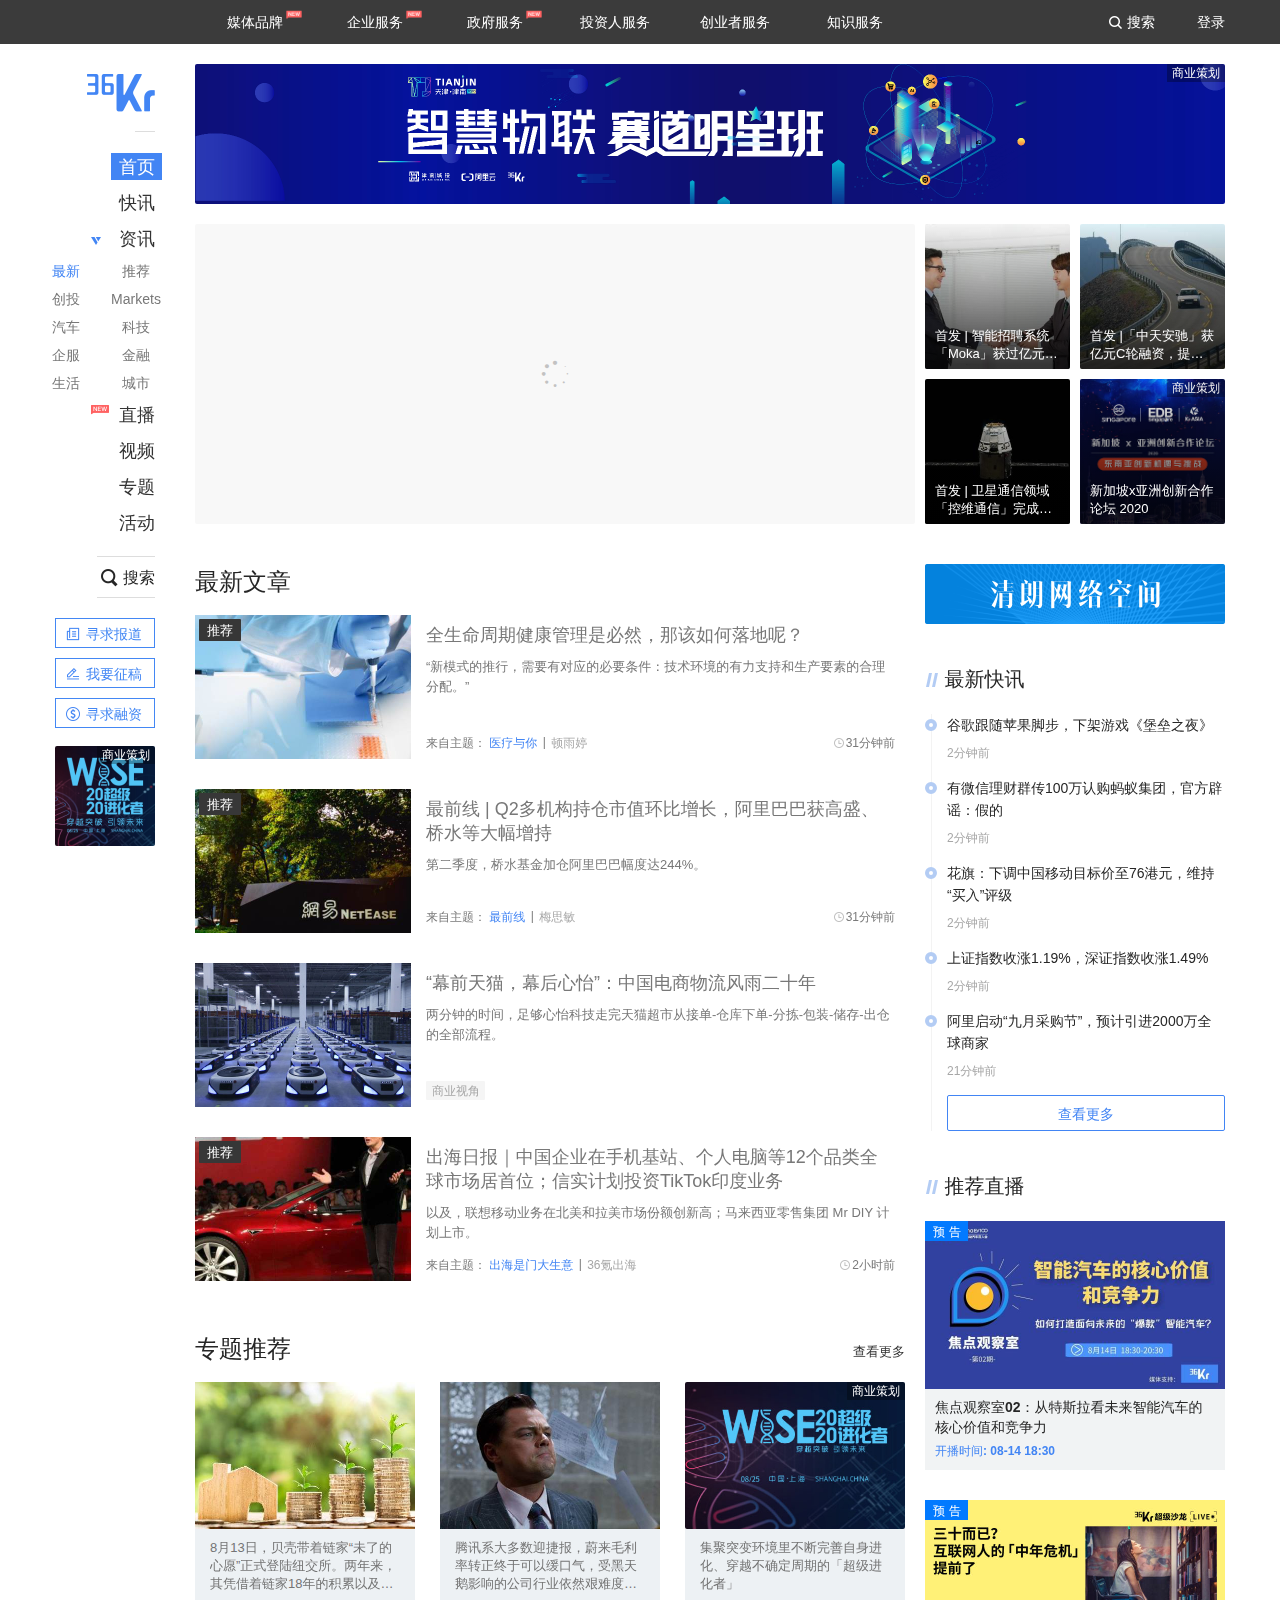
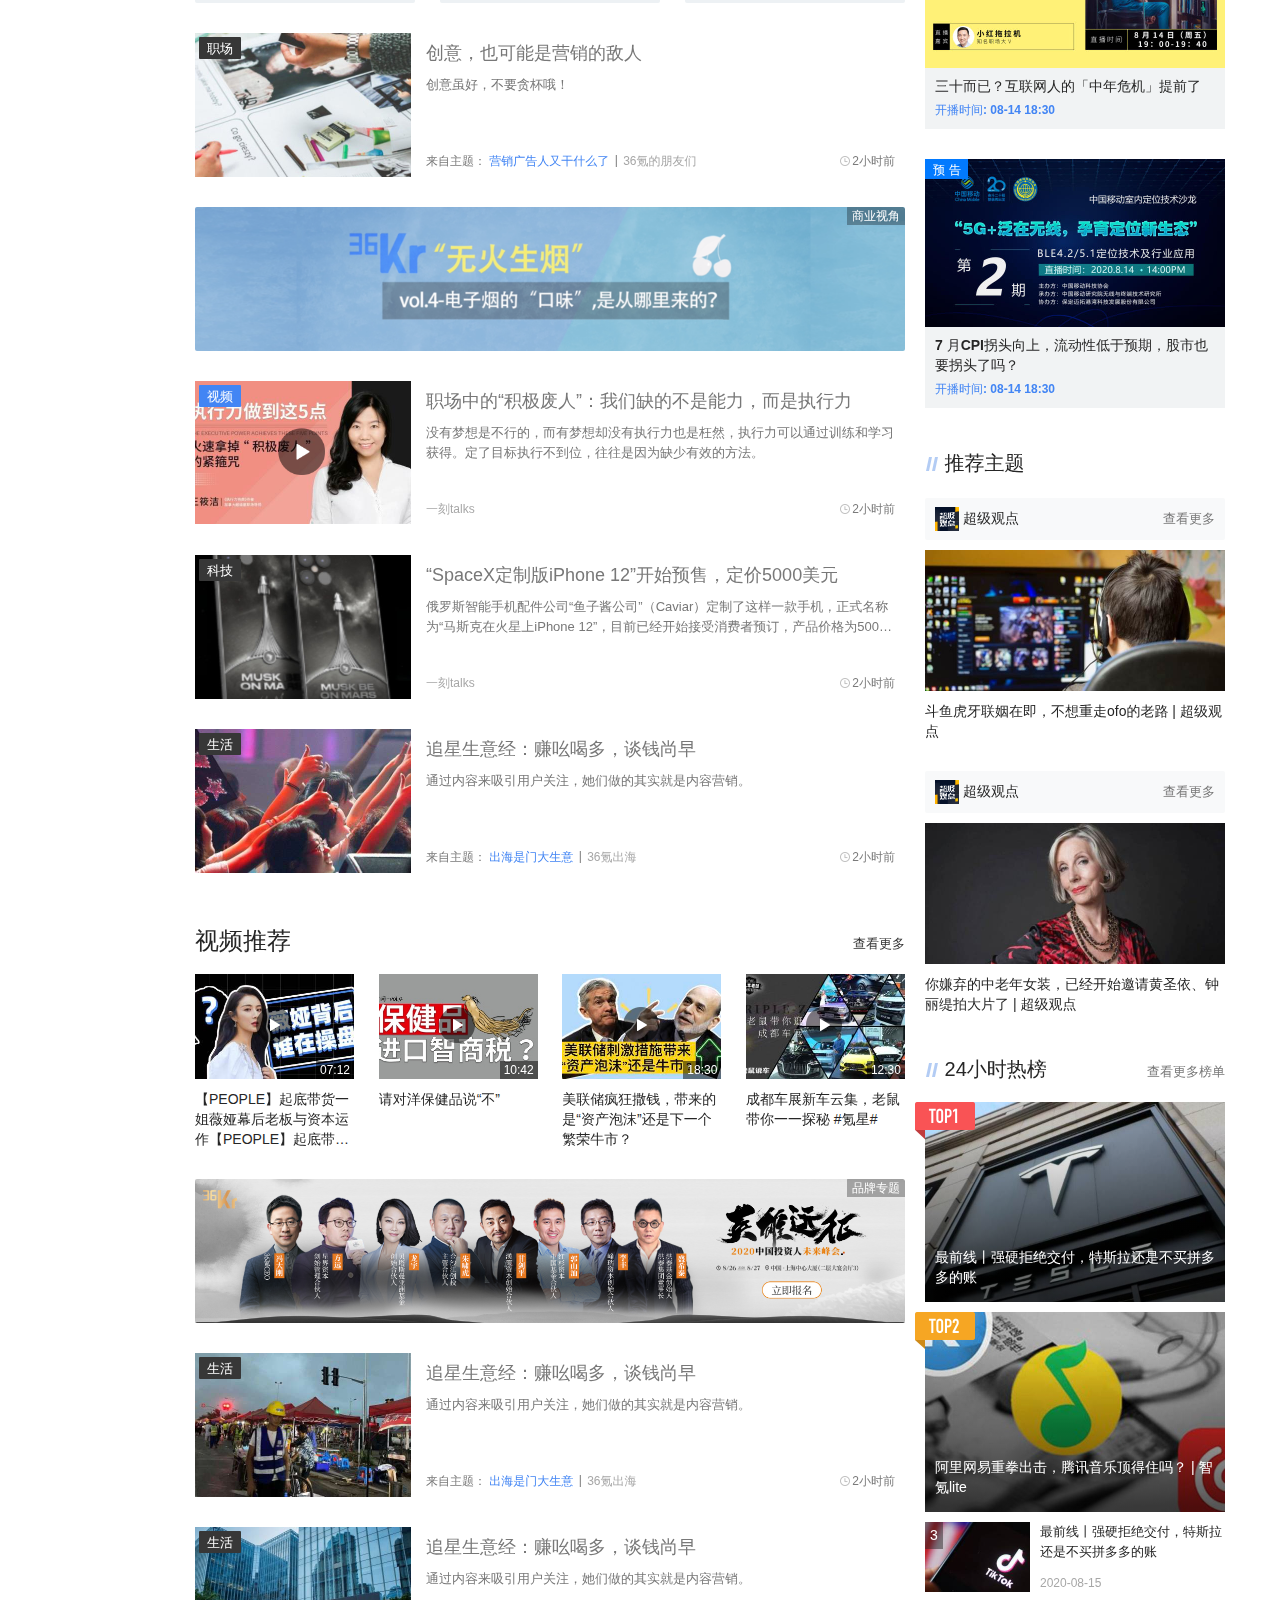
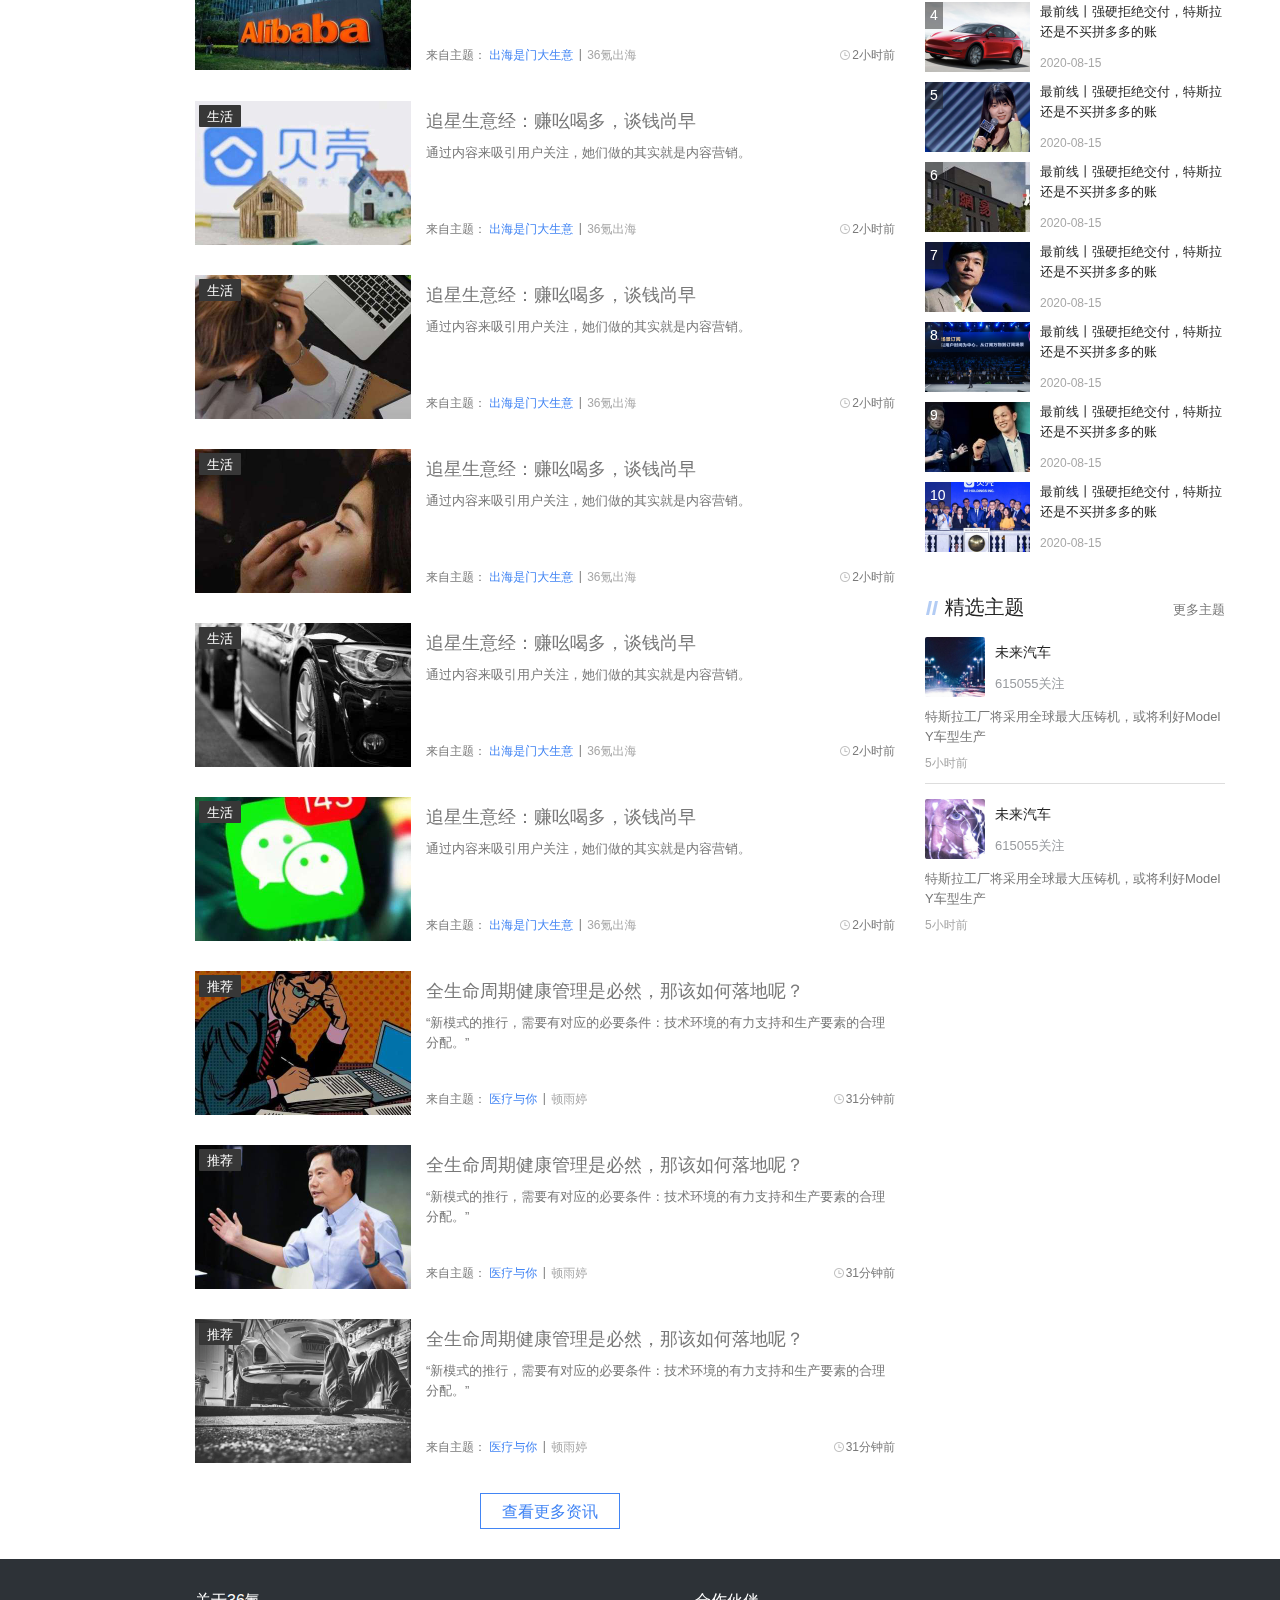
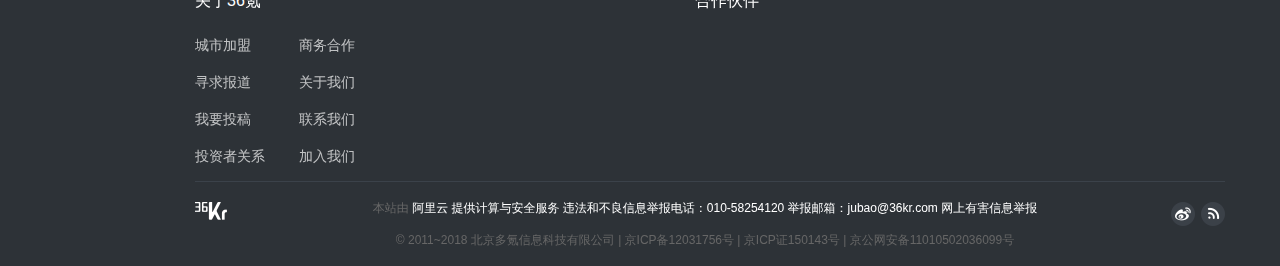
==== commit 227a10f1: "提交前台index文件" ====
--- a/前台初始代码/index.html
+++ b/前台初始代码/index.html
@@ -990,14 +990,64 @@
                         </dd>
                     </dl>
                     <dl class="kr_collaborator">
-
+                        <dt>合作伙伴</dt>
+                        <!-- <dd>
+                            <a href="javascript:;">
+                                <img src="./uploads/aliyun.png" alt="">
+                            </a  >
+                        </dd>
+                        <dd>
+                            <a href="javascript:;">
+                                <img src="./uploads/bytey.png" alt="">
+                            </a>
+                        </dd>
+                        <dd>
+                            <a href="javascript:;">
+                                <img src="./uploads/upy.png" alt="">
+                            </a>
+                        </dd>
+                        <dd>
+                            <a href="javascript:;">
+                                <img src="./uploads/gaodi.png" alt="">
+                            </a>
+                        </dd>
+                        <dd>
+                            <a href="javascript:;">
+                                <img src="./uploads/dailyPlanet.png" alt="">
+                            </a>
+                        </dd>
+                        <dd>
+                            <a href="javascript:;">
+                                <img src="./uploads/getui.png" alt="">
+                            </a>
+                        </dd>
+                        <dd>
+                            <a href="javascript:;">
+                                <img src="./uploads/jz.png" alt="">
+                            </a>
+                        </dd>
+                        <dd>
+                            <a href="javascript:;">
+                                <img src="./uploads/kkj.png" alt="">
+                            </a>
+                        </dd>
+                        <dd>
+                            <a href="javascript:;">
+                                <img src="./uploads/huanxin.png" alt="">
+                            </a>
+                        </dd>
+                        <dd>
+                            <a href="javascript:;">
+                                <img src="./uploads/teambition.png" alt="">
+                            </a>
+                        </dd>
                     </dl>
                     <dl class="kr_download">
                         <dt>36氪APP下载</dt>
                         <dd>
                             <img src="./uploads/qrcode.png" alt="">
                             <span>iOS & Android</span>
-                        </dd>
+                        </dd> -->
                     </dl>
                 </div>
                 <!-- 版权信息 -->
@@ -1025,20 +1075,22 @@
     <script src="./assets/jquery/jquery-3.5.1.min.js"></script>
     <script src="./assets/layui/layui.js"></script>
     <script src="./js/common.js"></script>
-    <script src="./js/list.js"></script>
+    <script src="./js/index.js"></script>
     <script>
-        layui.use('carousel', function () {
-            // 轮播模块
-            let carousel = layui.carousel;
+        // layui.use('carousel', function () {
+        //     // 轮播模块
+        //     let carousel = layui.carousel;
 
-            // 轮播交互
-            carousel.render({
-                elem: '#kr_carousel',
-                width: 720,
-                height: 300,
-                interval: 3000
-            });
-        });
+        //     // 轮播交互
+        //     carousel.render({
+        //         elem: '#kr_carousel',
+        //         width: 720,
+        //         height: 300,
+        //         interval: 3000
+        //     });
+        // });
+
+        // 获取轮播图数据,渲染到页面中
     </script>
 </body>
 
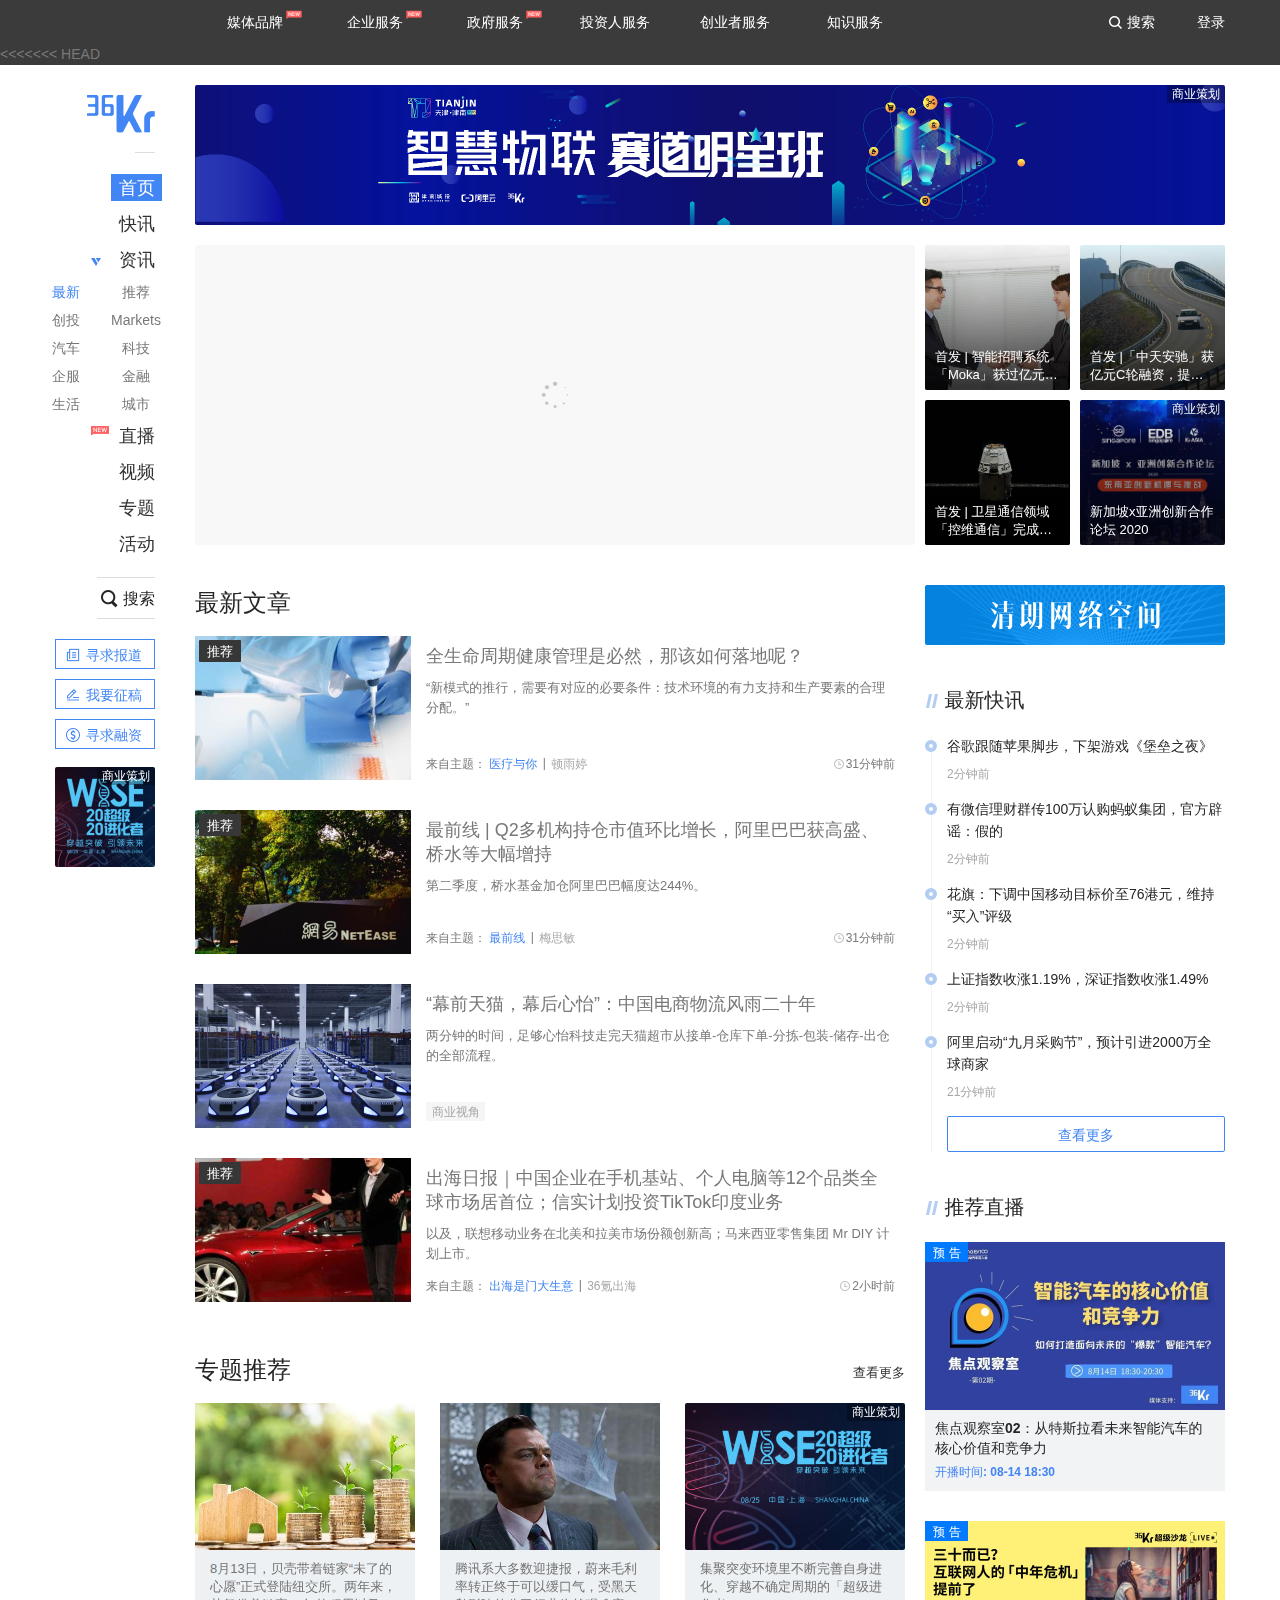
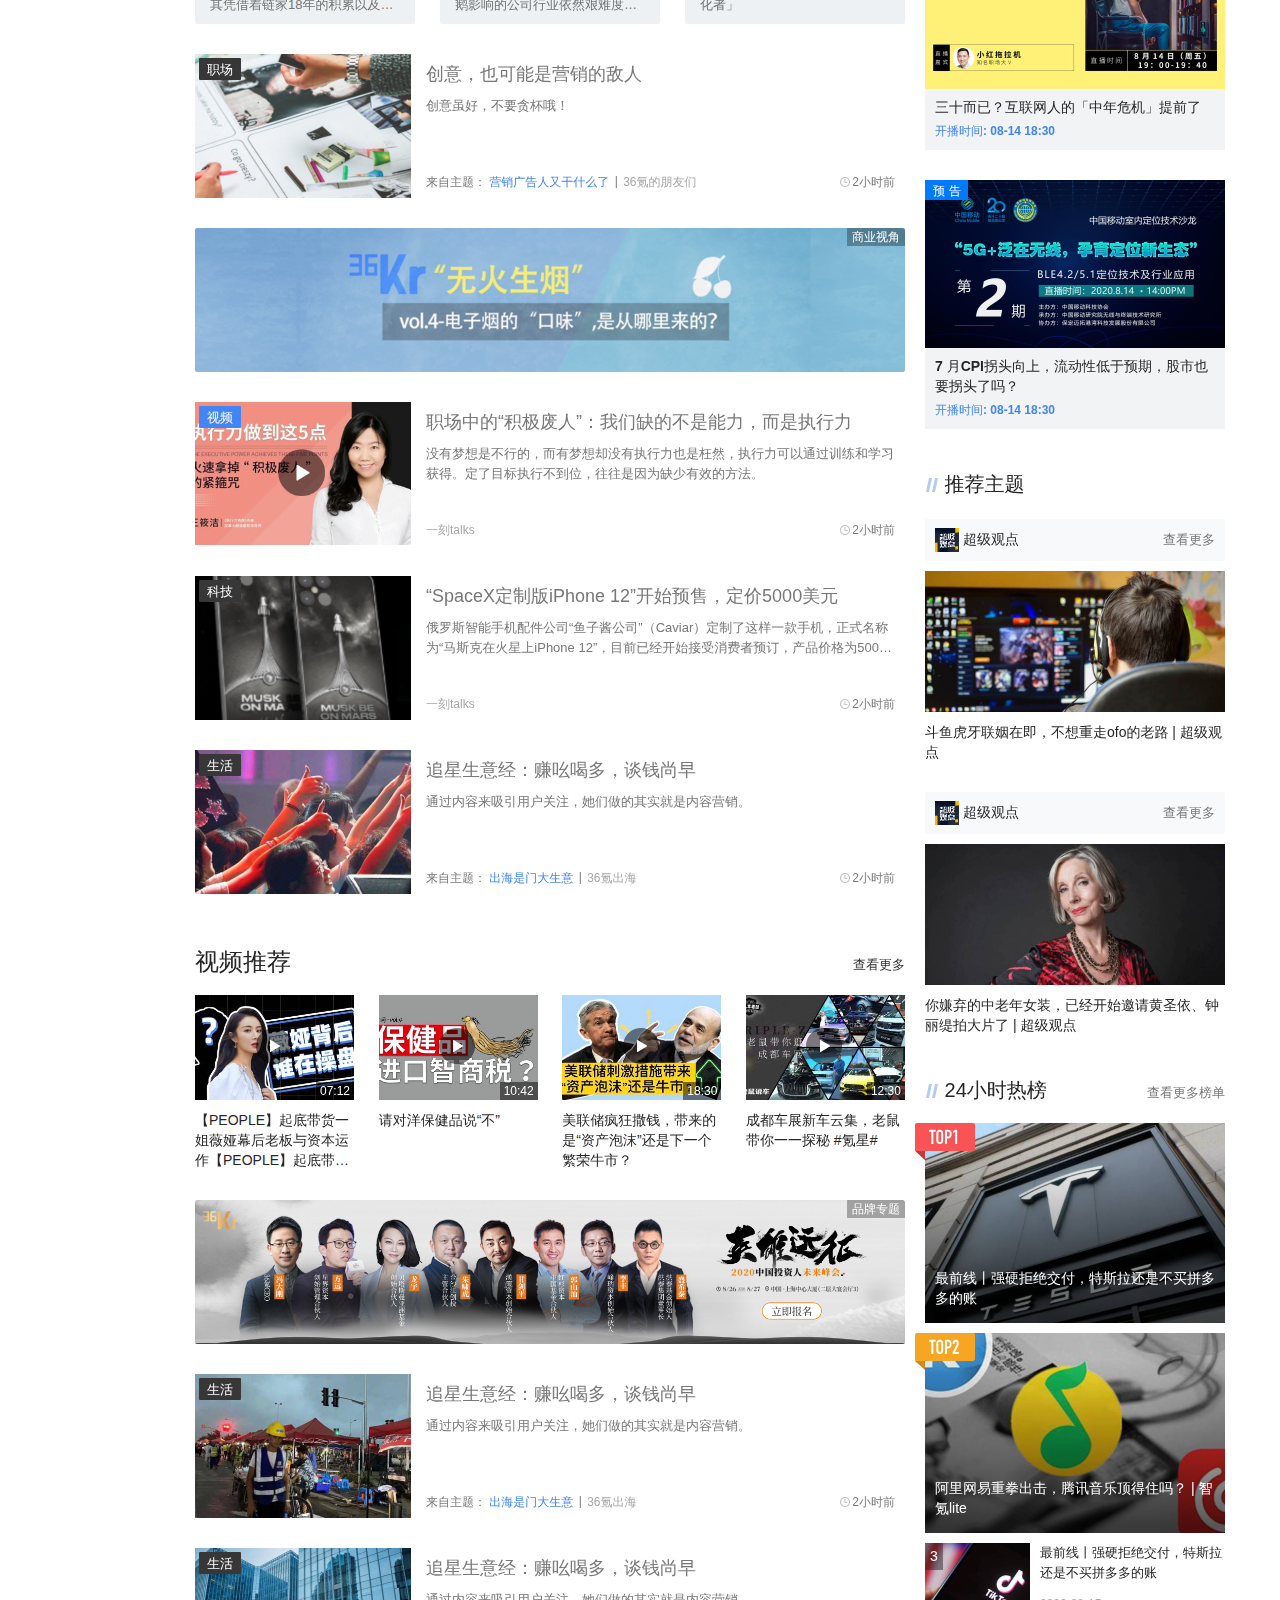
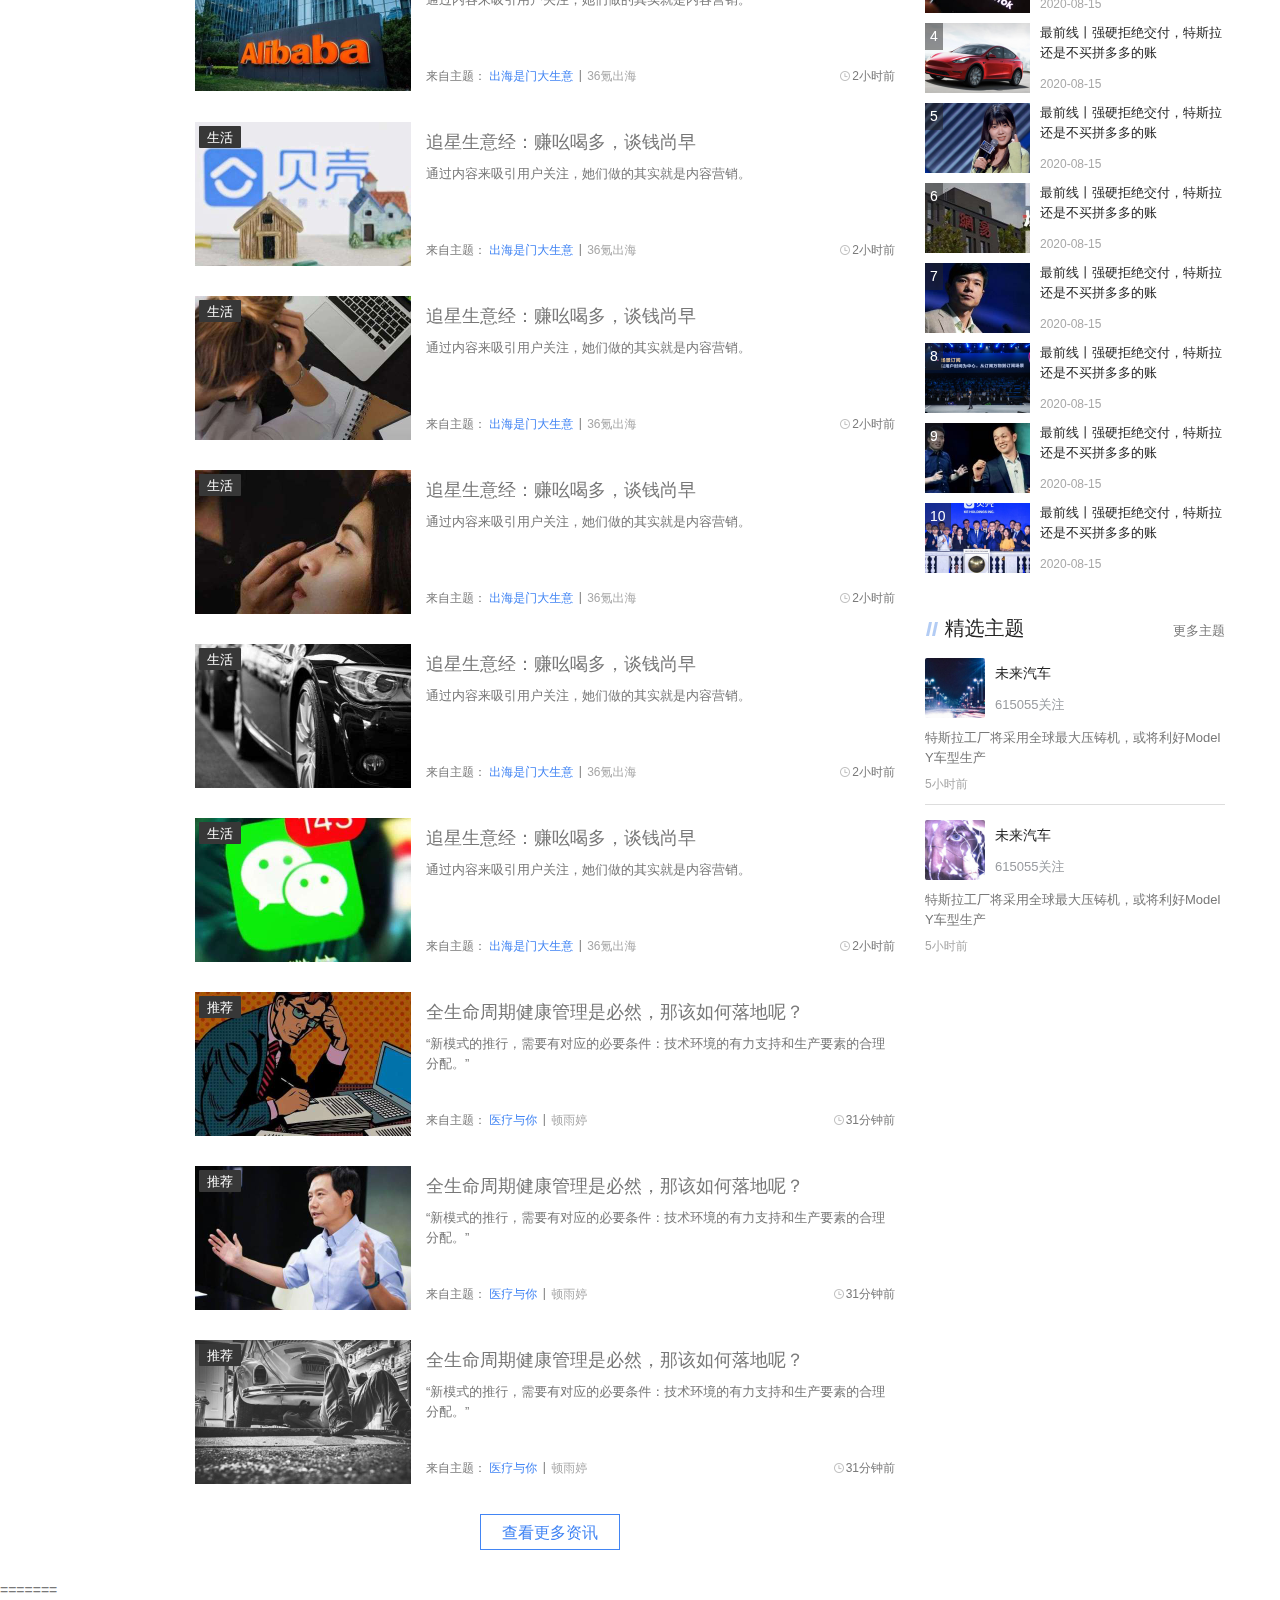
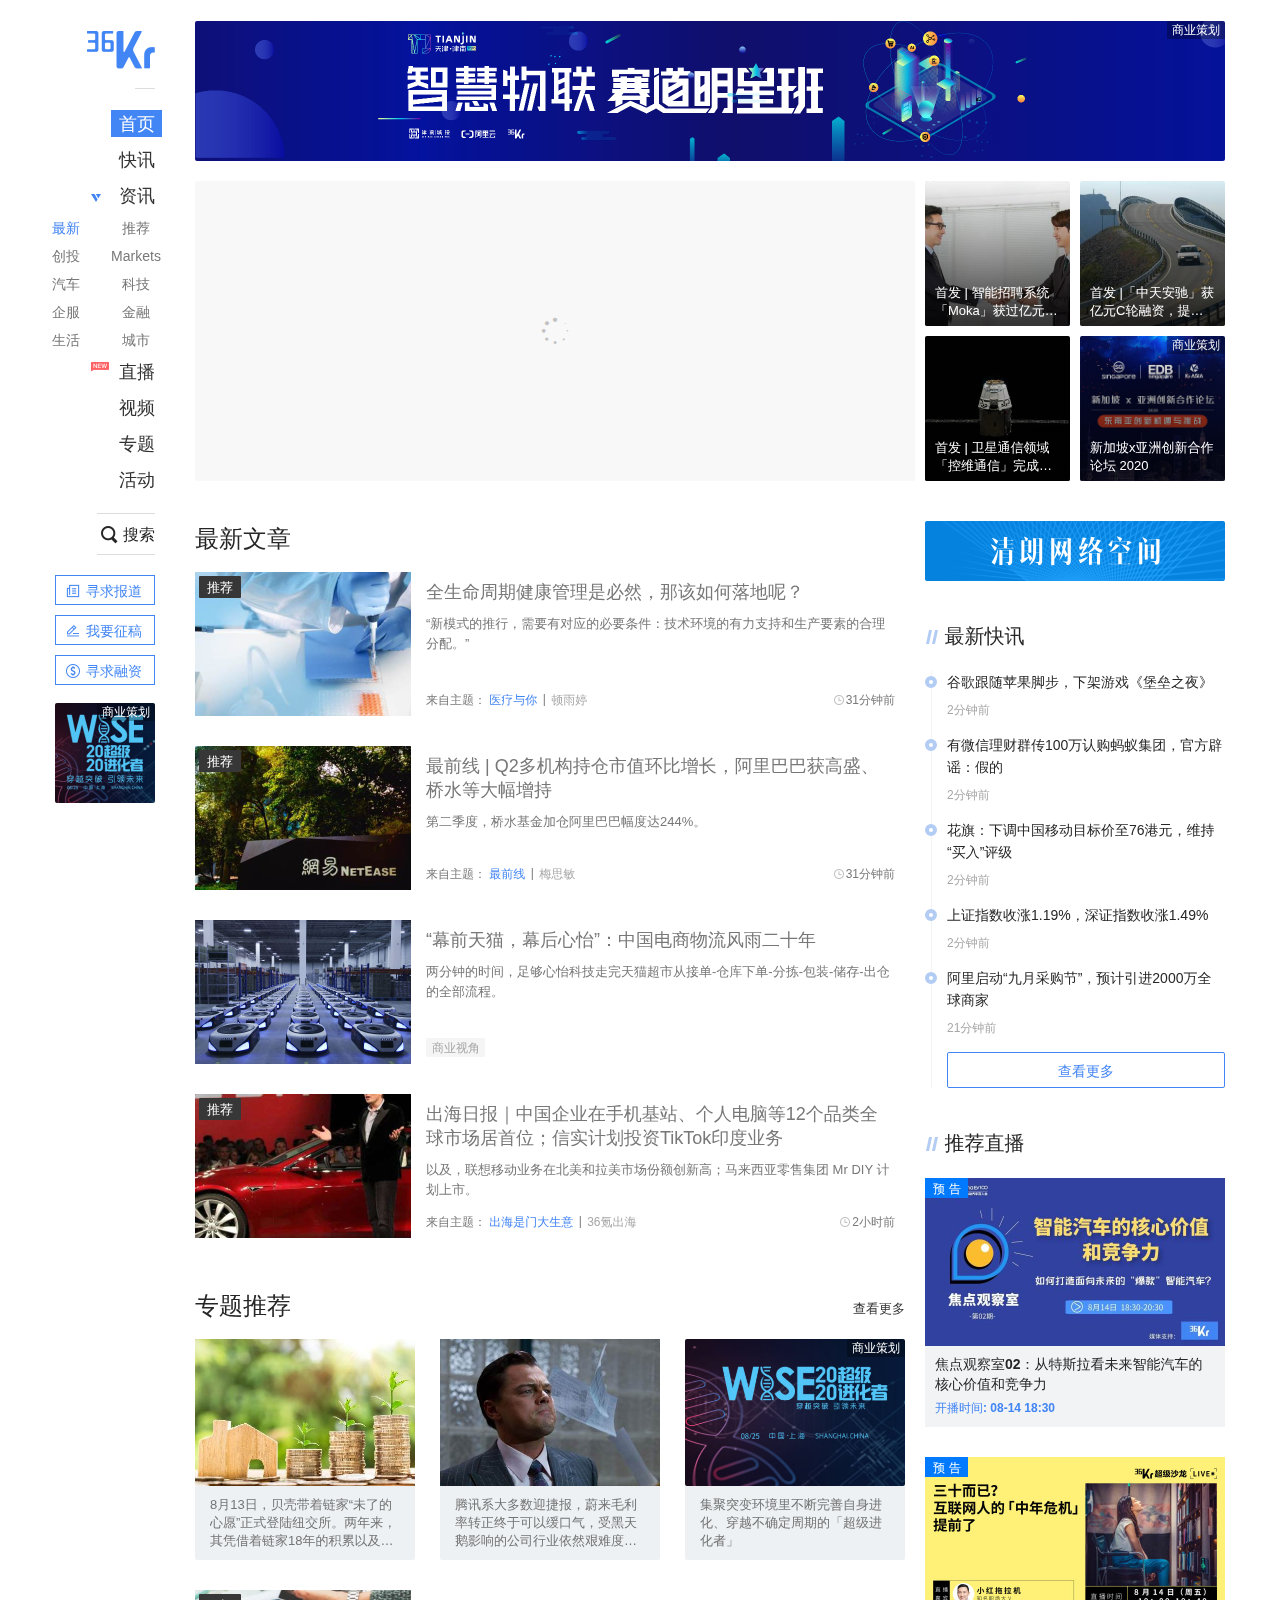
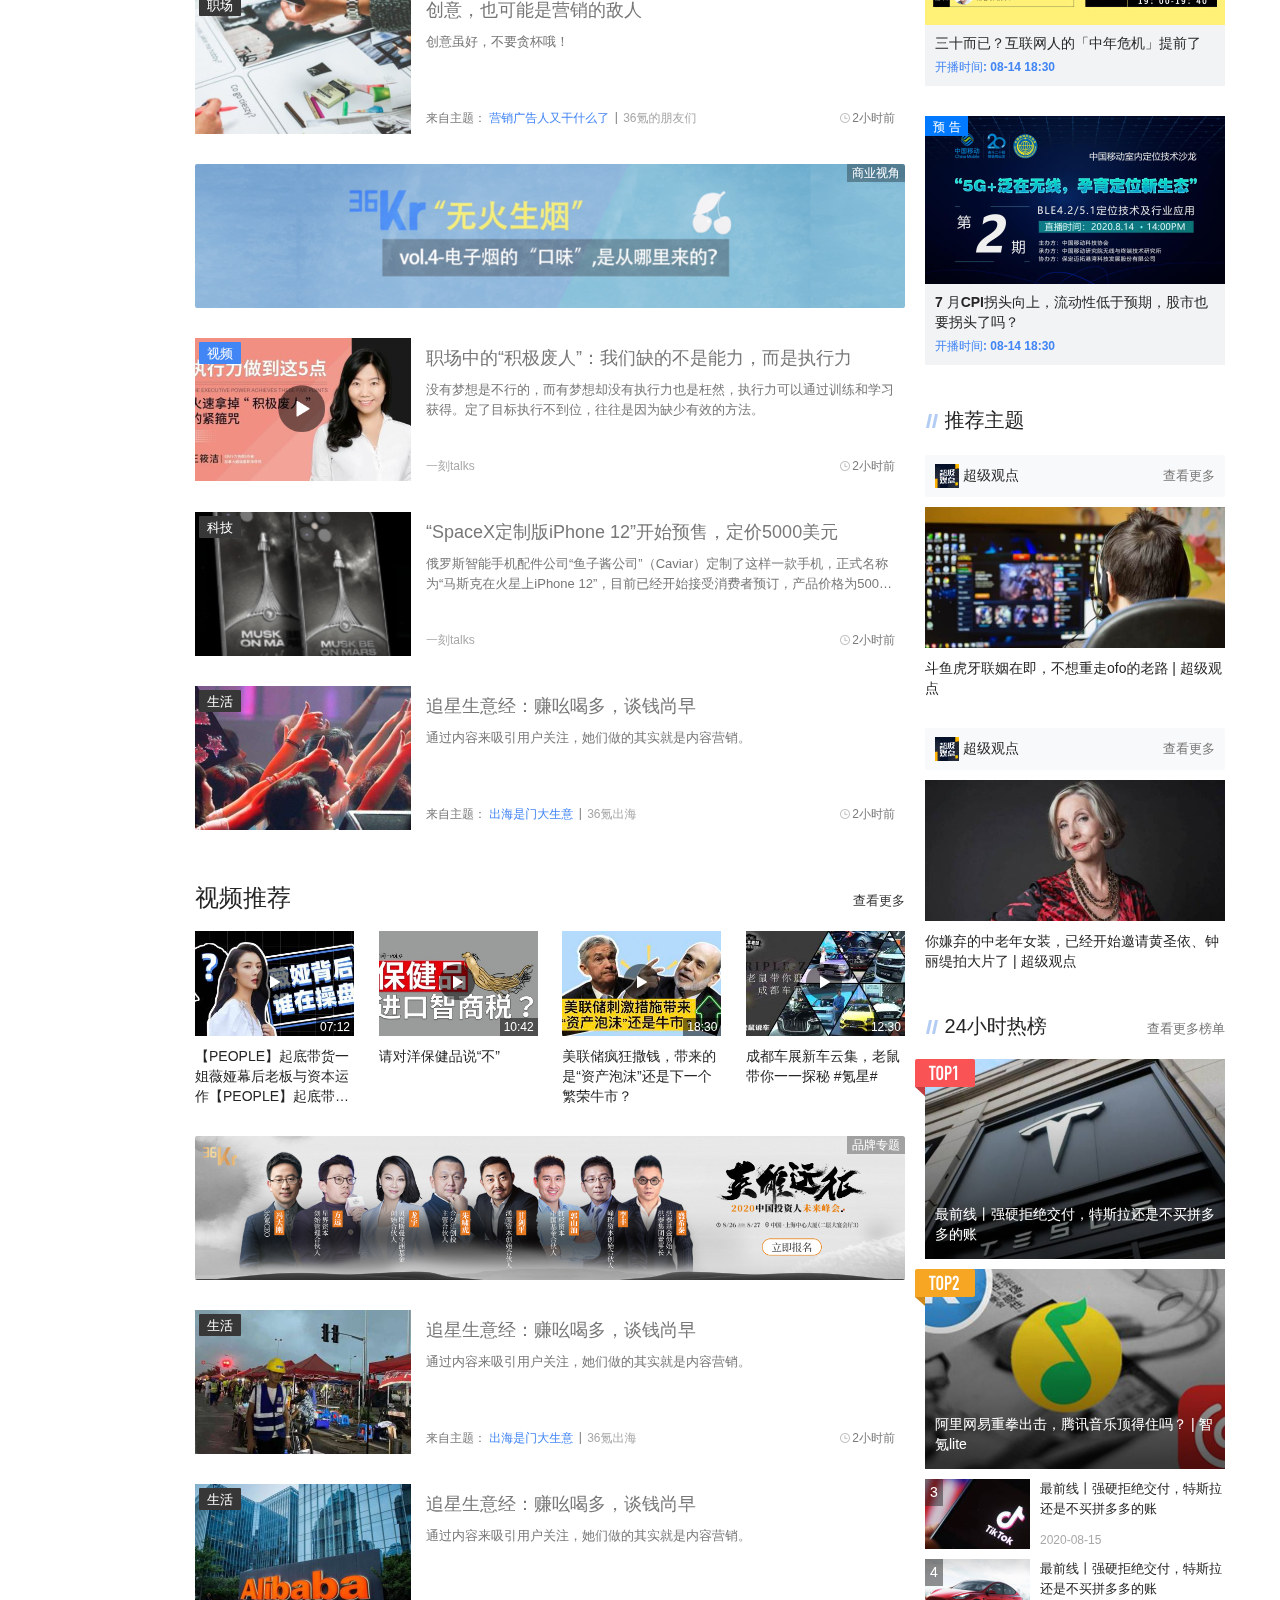
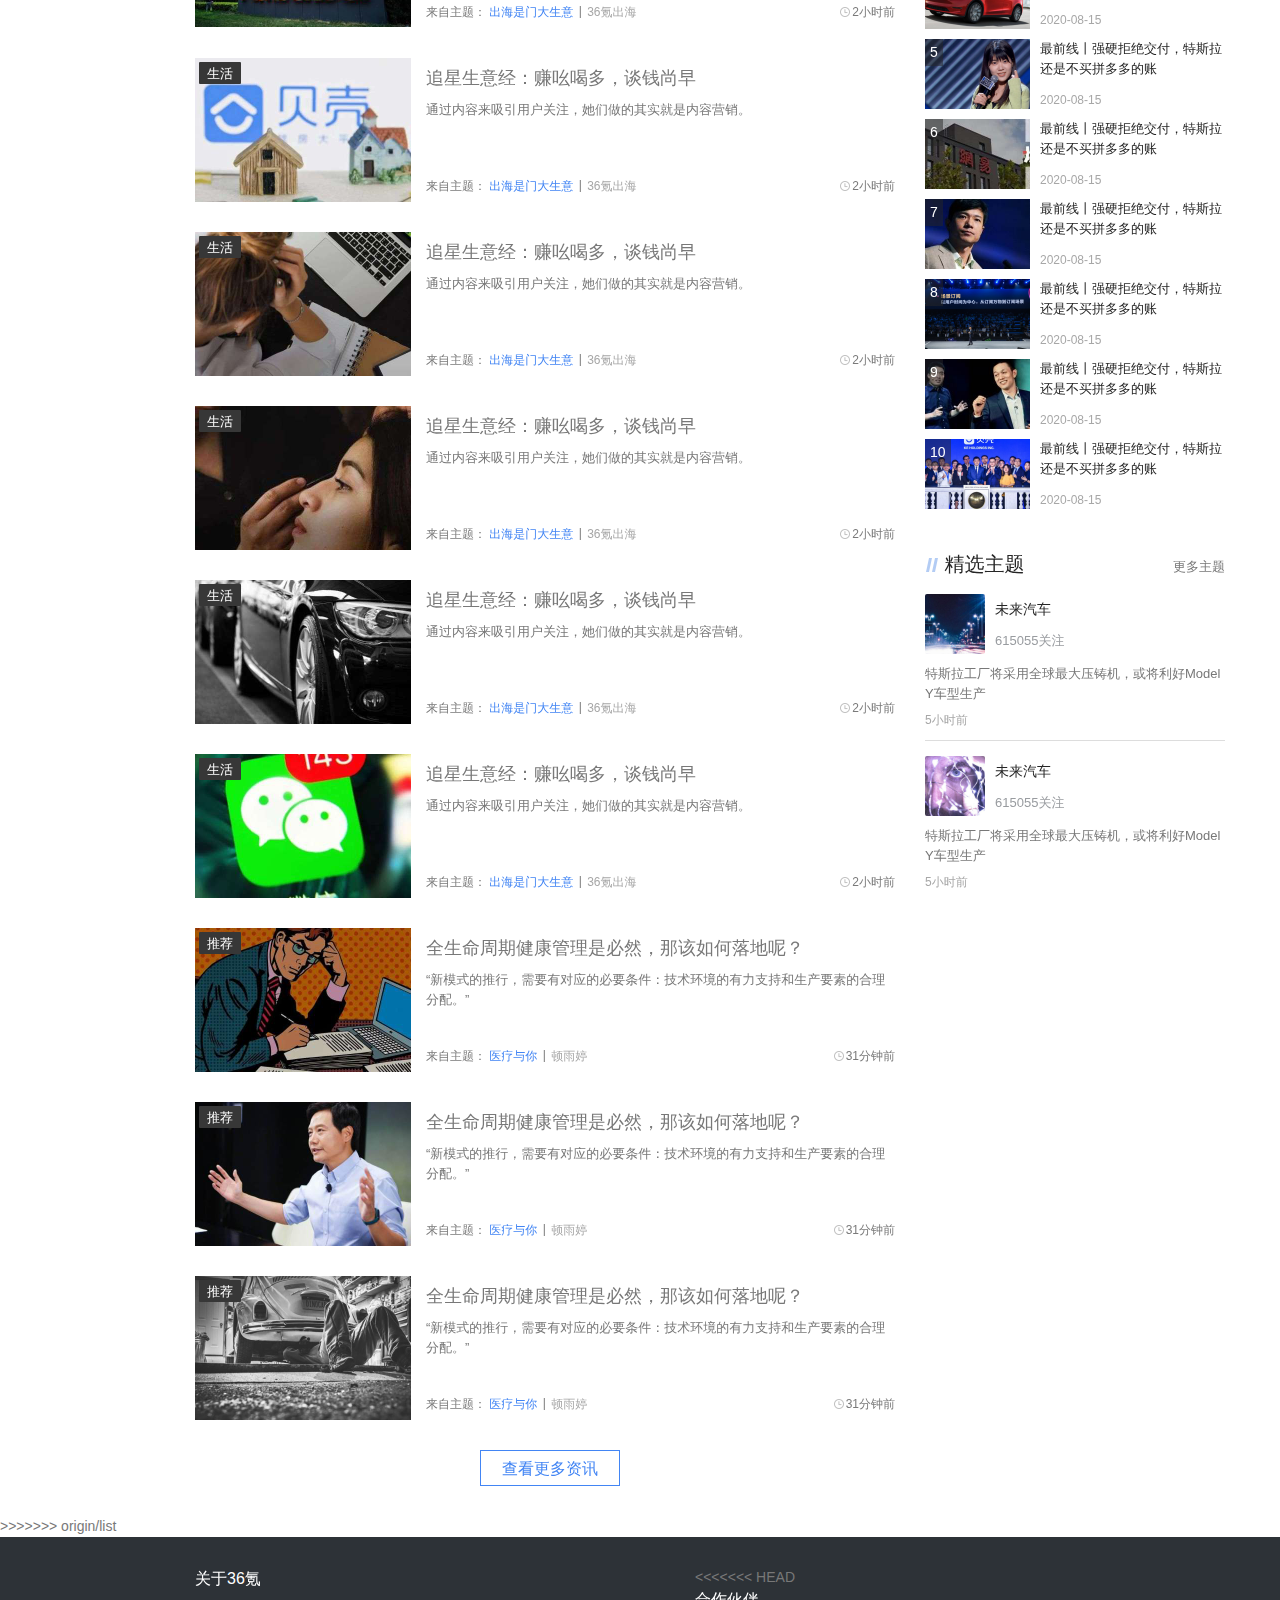
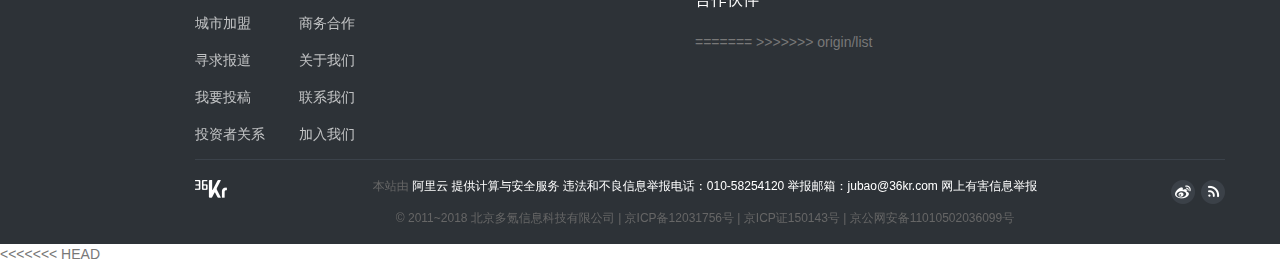
==== commit 63e5f85b: "解决代码冲突" ====
--- a/前台初始代码/index.html
+++ b/前台初始代码/index.html
@@ -115,6 +115,7 @@
                     <a href="javascript:;">登录</a>
                 </div>
             </div>
+<<<<<<< HEAD
         </div>
         <!-- 公共布局 -->
         <div class="kr_layout clearfix">
@@ -957,6 +958,850 @@
                 </div>
             </div>
         </div>
+=======
+        </div>
+        <!-- 公共布局 -->
+        <div class="kr_layout clearfix">
+            <!-- 左侧菜单 -->
+            <div class="kr_menu">
+                <!-- Logo -->
+                <h1 class="logo sprites"><a href="./index.html">36Kr</a></h1>
+                <!-- 菜单栏 -->
+                <ul class="menus">
+                    <li><a class="active" href="./index.html">首页</a></li>
+                    <li><a href="./list.html">快讯</a></li>
+                    <li class="collapsed">
+                        <i class="sprites triangle"></i>
+                        <a href="./list.html">资讯</a>
+                        <ul class="sub_menus">
+                            <li>
+                                <a href="./list.html" class="active">最新</a>
+                                <a href="./list.html">创投</a>
+                                <a href="./list.html">汽车</a>
+                                <a href="./list.html">企服</a>
+                                <a href="./list.html">生活</a>
+                            </li>
+                            <li>
+                                <a href="./list.html">推荐</a>
+                                <a href="./list.html">Markets</a>
+                                <a href="./list.html">科技</a>
+                                <a href="./list.html">金融</a>
+                                <a href="./list.html">城市</a>
+                            </li>
+                        </ul>
+                    </li>
+                    <li><a href="./list.html" class="is_new">直播</a></li>
+                    <li><a href="./list.html">视频</a></li>
+                    <li><a href="./list.html">专题</a></li>
+                    <li><a href="./list.html">活动</a></li>
+                </ul>
+                <!-- 搜索框 -->
+                <a href="javascript:;" class="search_btn">搜索</a>
+                <!-- 其它 -->
+                <ul class="extra">
+                    <li>
+                        <a href="javascript:;" class="sprites report">寻求报道</a>
+                    </li>
+                    <li>
+                        <a href="javascript:;" class="sprites contribution">我要征稿</a>
+                    </li>
+                    <li>
+                        <a href="javascript:;" class="sprites finance">寻求融资</a>
+                    </li>
+                </ul>
+                <!-- 广告 -->
+                <div class="ad">
+                    <a href="javascript:;">
+                        <img src="./uploads/ad_1.png" alt="">
+                        <span>商业策划</span>
+                    </a>
+                </div>
+            </div>
+            <!-- 广告位 -->
+            <div class="ad-placeholder">
+                <div class="ad">
+                    <a href="javascript:;">
+                        <img src="./uploads/ad_2.png" alt="">
+                    </a>
+                    <span>商业策划</span>
+                </div>
+            </div>
+            <!-- 焦点图 -->
+            <div class="kr_banner">
+                <div class="slides layui-carousel" lay-filter="kr_carousel" id="kr_carousel">
+                    <ul carousel-item id='lunbotu'>
+                        <li class="img-effect">
+                            <a href="javascript:;">
+                                <img src="./uploads/banner_1.png" alt="">
+                            </a>
+                        </li>
+                        <li class="img-effect">
+                            <a href="javascript:;">
+                                <img src="./uploads/banner_2.png" alt="">
+                            </a>
+                        </li>
+                        <li class="img-effect">
+                            <a href="javascript:;">
+                                <img src="./uploads/banner_3.png" alt="">
+                            </a>
+                        </li>
+                        <li class="img-effect">
+                            <a href="javascript:;">
+                                <img src="./uploads/banner_4.png" alt="">
+                            </a>
+                        </li>
+                        <li class="ad">
+                            <a href="javascript:;">
+                                <img src="./uploads/banner_5.png" alt="">
+                            </a>
+                            <span>商业策划</span>
+                        </li>
+                        <li class="img-effect">
+                            <a href="javascript:;">
+                                <img src="./uploads/banner_6.png" alt="">
+                            </a>
+                        </li>
+                    </ul>
+                </div>
+                <!-- 其它 -->
+                <ul class="extra">
+                    <li class="img-effect">
+                        <a href="./detail.html">
+                            <img src="./uploads/picture_1.jpg" alt="">
+                        </a>
+                        <p class="label text_overflow">首发 | 智能招聘系统「Moka」获过亿元 B+ 轮融资</p>
+                    </li>
+                    <li class="img-effect">
+                        <a href="./detail.html">
+                            <img src="./uploads/picture_2.jpg" alt="">
+                        </a>
+                        <p class="label text_overflow">首发 |「中天安驰」获亿元C轮融资，提供交通出行AIoT方案</p>
+                    </li>
+                    <li class="img-effect">
+                        <a href="./detail.html">
+                            <img src="./uploads/picture_3.jpg" alt="">
+                        </a>
+                        <p class="label text_overflow">首发 | 卫星通信领域「控维通信」完成数千万A轮融资</p>
+                    </li>
+                    <li class="ad">
+                        <a href="./detail.html">
+                            <img src="./uploads/picture_4.jpg" alt="">
+                        </a>
+                        <span>商业策划</span>
+                        <p class="label text_overflow">新加坡x亚洲创新合作论坛 2020</p>
+                    </li>
+                </ul>
+            </div>
+            <!-- 右侧边栏 -->
+            <div class="kr_aside">
+                <a href="javascript:;">
+                    <img src="./images/purify.png" alt="">
+                </a>
+                <!-- 最新快讯 -->
+                <div class="kr_widget">
+                    <h4 class="kr_widget_header">
+                        <i class="sprites line"></i> 最新快讯
+                    </h4>
+                    <ul class="timeline">
+                        <li>
+                            <a href="./detail.html" class="text_overflow">谷歌跟随苹果脚步，下架游戏《堡垒之夜》</a>
+                            <span>2分钟前</span>
+                        </li>
+                        <li>
+                            <a href="./detail.html" class="text_overflow">有微信理财群传100万认购蚂蚁集团，官方辟谣：假的</a>
+                            <span>2分钟前</span>
+                        </li>
+                        <li>
+                            <a href="./detail.html" class="text_overflow">花旗：下调中国移动目标价至76港元，维持“买入”评级</a>
+                            <span>2分钟前</span>
+                        </li>
+                        <li>
+                            <a href="./detail.html" class="text_overflow">上证指数收涨1.19%，深证指数收涨1.49%</a>
+                            <span>2分钟前</span>
+                        </li>
+                        <li>
+                            <a href="./detail.html" class="text_overflow">阿里启动“九月采购节”，预计引进2000万全球商家</a>
+                            <span>21分钟前</span>
+                        </li>
+                        <li>
+                            <a href="./list.html" class="more">查看更多</a>
+                        </li>
+                    </ul>
+                </div>
+                <!-- 推荐直播 -->
+                <div class="kr_widget">
+                    <h4 class="kr_widget_header">
+                        <i class="sprites line"></i> 推荐直播
+                    </h4>
+                    <div class="kr_live_card">
+                        <div class="img-effect">
+                            <a href="./detail.html">
+                                <img src="./uploads/live_1.jpg" alt="">
+                            </a>
+                            <span class="label">预告</span>
+                        </div>
+                        <div class="meta">
+                            <a href="./detail.html" class="text_overflow">焦点观察室02：从特斯拉看未来智能汽车的核心价值和竞争力</a>
+                            <p><span>开播时间</span>: 08-14 18:30</p>
+                        </div>
+                    </div>
+                    <div class="kr_live_card">
+                        <div class="img-effect">
+                            <a href="./detail.html">
+                                <img src="./uploads/live_2.jpg" alt="">
+                            </a>
+                            <span class="label">预告</span>
+                        </div>
+                        <div class="meta">
+                            <a href="./detail.html" class="text_overflow">三十而已？互联网人的「中年危机」提前了</a>
+                            <p><span>开播时间</span>: 08-14 18:30</p>
+                        </div>
+                    </div>
+                    <div class="kr_live_card">
+                        <div class="img-effect">
+                            <a href="./detail.html">
+                                <img src="./uploads/live_3.jpg" alt="">
+                            </a>
+                            <span class="label">预告</span>
+                        </div>
+                        <div class="meta">
+                            <a href="./detail.html" class="text_overflow">7 月CPI拐头向上，流动性低于预期，股市也要拐头了吗？</a>
+                            <p><span>开播时间</span>: 08-14 18:30</p>
+                        </div>
+                    </div>
+                </div>
+                <!-- 推荐主题 -->
+                <div class="kr_widget">
+                    <h4 class="kr_widget_header">
+                        <i class="sprites line"></i> 推荐主题
+                    </h4>
+                    <div class="kr_topic_card">
+                        <div class="header">
+                            <img src="./uploads/avatar_1.png" alt="">
+                            <span>超级观点</span>
+                            <a href="./list.html" class="more">查看更多</a>
+                        </div>
+                        <div class="img-effect">
+                            <img src="./uploads/topic_1.jpg" alt="">
+                        </div>
+                        <a href="./detail.html" class="link text_overflow">斗鱼虎牙联姻在即，不想重走ofo的老路 | 超级观点</a>
+                    </div>
+                    <div class="kr_topic_card">
+                        <div class="header">
+                            <img src="./uploads/avatar_1.png" alt="">
+                            <span>超级观点</span>
+                            <a href="./list.html" class="more">查看更多</a>
+                        </div>
+                        <div class="img-effect">
+                            <img src="./uploads/topic_2.jpg" alt="">
+                        </div>
+                        <a href="./detail.html" class="link text_overflow">你嫌弃的中老年女装，已经开始邀请黄圣依、钟丽缇拍大片了 | 超级观点</a>
+                    </div>
+                </div>
+                <!-- 24小时热榜 -->
+                <div class="kr_widget">
+                    <h4 class="kr_widget_header">
+                        <i class="sprites line"></i> 24小时热榜
+                        <a href="./list.html">查看更多榜单</a>
+                    </h4>
+                    <div class="kr_hot_card" data-index="1">
+                        <a href="./detail.html">
+                            <div class="img-effect">
+                                <img src="./uploads/hot_1.jpg" alt="">
+                            </div>
+                            <span class="text_overflow">最前线丨强硬拒绝交付，特斯拉还是不买拼多多的账</span>
+                        </a>
+                    </div>
+                    <div class="kr_hot_card" data-index="2">
+                        <a href="./detail.html">
+                            <div class="img-effect">
+                                <img src="./uploads/hot_2.jpg" alt="">
+                            </div>
+                            <span class="text_overflow">阿里网易重拳出击，腾讯音乐顶得住吗？ | 智氪lite</span>
+                        </a>
+                    </div>
+                    <div class="kr_hot_card" data-index="3">
+                        <a href="./detail.html">
+                            <div class="img-effect">
+                                <img src="./uploads/hot_3.jpg" alt="">
+                            </div>
+                            <span class="text_overflow">最前线丨强硬拒绝交付，特斯拉还是不买拼多多的账</span>
+                            <i>2020-08-15</i>
+                        </a>
+                    </div>
+                    <div class="kr_hot_card" data-index="4">
+                        <a href="./detail.html">
+                            <div class="img-effect">
+                                <img src="./uploads/hot_4.jpg" alt="">
+                            </div>
+                            <span class="text_overflow">最前线丨强硬拒绝交付，特斯拉还是不买拼多多的账</span>
+                            <i>2020-08-15</i>
+                        </a>
+                    </div>
+                    <div class="kr_hot_card" data-index="5">
+                        <a href="./detail.html">
+                            <div class="img-effect">
+                                <img src="./uploads/hot_5.jpg" alt="">
+                            </div>
+                            <span class="text_overflow">最前线丨强硬拒绝交付，特斯拉还是不买拼多多的账</span>
+                            <i>2020-08-15</i>
+                        </a>
+                    </div>
+                    <div class="kr_hot_card" data-index="6">
+                        <a href="./detail.html">
+                            <div class="img-effect">
+                                <img src="./uploads/hot_6.jpg" alt="">
+                            </div>
+                            <span class="text_overflow">最前线丨强硬拒绝交付，特斯拉还是不买拼多多的账</span>
+                            <i>2020-08-15</i>
+                        </a>
+                    </div>
+                    <div class="kr_hot_card" data-index="7">
+                        <a href="./detail.html">
+                            <div class="img-effect">
+                                <img src="./uploads/hot_7.jpg" alt="">
+                            </div>
+                            <span class="text_overflow">最前线丨强硬拒绝交付，特斯拉还是不买拼多多的账</span>
+                            <i>2020-08-15</i>
+                        </a>
+                    </div>
+                    <div class="kr_hot_card" data-index="8">
+                        <a href="./detail.html">
+                            <div class="img-effect">
+                                <img src="./uploads/hot_8.jpg" alt="">
+                            </div>
+                            <span class="text_overflow">最前线丨强硬拒绝交付，特斯拉还是不买拼多多的账</span>
+                            <i>2020-08-15</i>
+                        </a>
+                    </div>
+                    <div class="kr_hot_card" data-index="9">
+                        <a href="./detail.html">
+                            <div class="img-effect">
+                                <img src="./uploads/hot_9.jpg" alt="">
+                            </div>
+                            <span class="text_overflow">最前线丨强硬拒绝交付，特斯拉还是不买拼多多的账</span>
+                            <i>2020-08-15</i>
+                        </a>
+                    </div>
+                    <div class="kr_hot_card" data-index="10">
+                        <a href="./detail.html">
+                            <div class="img-effect">
+                                <img src="./uploads/hot_10.jpg" alt="">
+                            </div>
+                            <span class="text_overflow">最前线丨强硬拒绝交付，特斯拉还是不买拼多多的账</span>
+                            <i>2020-08-15</i>
+                        </a>
+                    </div>
+                </div>
+                <!-- 精选主题 -->
+                <div class="kr_widget kr_best">
+                    <h4 class="kr_widget_header">
+                        <i class="sprites line"></i> 精选主题
+                        <a href="./list.html">更多主题</a>
+                    </h4>
+                    <div class="kr_best_card">
+                        <div class="img-effect">
+                            <img src="./uploads/best_1.jpg" alt="">
+                        </div>
+                        <div class="meta">
+                            <a href="./detail.html">未来汽车</a>
+                            <span>615055关注</span>
+                        </div>
+                        <div class="extra">
+                            <a href="javascript:;">特斯拉工厂将采用全球最大压铸机，或将利好Model Y车型生产</a>
+                            <span>5小时前</span>
+                        </div>
+                    </div>
+                    <div class="kr_best_card">
+                        <div class="img-effect">
+                            <img src="./uploads/best_2.jpg" alt="">
+                        </div>
+                        <div class="meta">
+                            <a href="javascript:;">未来汽车</a>
+                            <span>615055关注</span>
+                        </div>
+                        <div class="extra">
+                            <a href="javascript:;">特斯拉工厂将采用全球最大压铸机，或将利好Model Y车型生产</a>
+                            <span>5小时前</span>
+                        </div>
+                    </div>
+                </div>
+            </div>
+            <!-- 主体 -->
+            <div class="kr_body">
+                <div class="kr_panel">
+                    <!-- 标题 -->
+                    <div class="kr_panel_title">
+                        <h3>最新文章</h3>
+                    </div>
+                    <!-- Feeds -->
+                    <div class="index_feed border-effect">
+                        <div class="cover img-effect">
+                            <img src="./uploads/cover_1.jpg" alt="">
+                            <a href="./list.html" class="label">推荐</a>
+                        </div>
+                        <div class="meta">
+                            <a href="./detail.html" class="title text_overflow">
+                                全生命周期健康管理是必然，那该如何落地呢？
+                            </a>
+                            <a href="./detail.html" class="brief text_overflow">
+                                “新模式的推行，需要有对应的必要条件：技术环境的有力支持和生产要素的合理分配。”
+                            </a>
+                            <div class="extra">
+                                来自主题：
+                                <a href="javascript:;" class="topic">医疗与你</a>
+                                <i class="line">|</i>
+                                <a href="javascript:;" class="author">顿雨婷</a>
+                                <span class="time"><i class="sprites clock"></i>31分钟前</span>
+                            </div>
+                        </div>
+                    </div>
+                    <div class="index_feed border-effect">
+                        <div class="cover img-effect">
+                            <img src="./uploads/cover_2.jpg" alt="">
+                            <a href="./list.html" class="label">推荐</a>
+                        </div>
+                        <div class="meta">
+                            <a href="./detail.html" class="title text_overflow">
+                                最前线 | Q2多机构持仓市值环比增长，阿里巴巴获高盛、桥水等大幅增持
+                            </a>
+                            <a href="./detail.html" class="brief text_overflow">
+                                第二季度，桥水基金加仓阿里巴巴幅度达244%。
+                            </a>
+                            <div class="extra">
+                                来自主题：
+                                <a href="javascript:;" class="topic">最前线</a>
+                                <i class="line">|</i>
+                                <a href="javascript:;" class="author">梅思敏</a>
+                                <span class="time"><i class="sprites clock"></i>31分钟前</span>
+                            </div>
+                        </div>
+                    </div>
+                    <div class="index_feed border-effect">
+                        <div class="cover img-effect">
+                            <img src="./uploads/cover_3.jpg" alt="">
+                        </div>
+                        <div class="meta">
+                            <a href="./detail.html" class="title text_overflow">
+                                “幕前天猫，幕后心怡”：中国电商物流风雨二十年
+                            </a>
+                            <p class="brief text_overflow">​
+                                两分钟的时间，足够心怡科技走完天猫超市从接单-仓库下单-分拣-包装-储存-出仓的全部流程。
+                            </p>
+                            <div class="extra">
+                                <span class="label">商业视角</span>
+                            </div>
+                        </div>
+                    </div>
+                    <div class="index_feed border-effect">
+                        <div class="cover img-effect">
+                            <img src="./uploads/cover_4.jpg" alt="">
+                            <a href="./list.html" class="label">推荐</a>
+                        </div>
+                        <div class="meta">
+                            <a href="./detail.html" class="title text_overflow">
+                                出海日报｜中国企业在手机基站、个人电脑等12个品类全球市场居首位；信实计划投资TikTok印度业务
+                            </a>
+                            <a href="./detail.html;" class="brief text_overflow">
+                                以及，联想移动业务在北美和拉美市场份额创新高；马来西亚零售集团 Mr DIY 计划上市。
+                            </a>
+                            <div class="extra">
+                                来自主题：
+                                <a href="javascript:;" class="topic">出海是门大生意</a>
+                                <i class="line">|</i>
+                                <a href="javascript:;" class="author">36氪出海</a>
+                                <span class="time"><i class="sprites clock"></i>2小时前</span>
+                            </div>
+                        </div>
+                    </div>
+                </div>
+                <!-- 专题推荐 -->
+                <div class="kr_panel">
+                    <div class="kr_panel_title">
+                        <h3>专题推荐</h3>
+                        <a href="javascript:;" class="more">查看更多</a>
+                    </div>
+                    <!-- 专题列表 -->
+                    <div class="kr_topic">
+                        <a class="kr_topic_card border-effect">
+                            <div class="img-effect">
+                                <img src="./uploads/card_1.jpg" alt="">
+                            </div>
+                            <div class="brief">
+                                <p class="text_overflow">
+                                    8月13日，贝壳带着链家“未了的心愿”正式登陆纽交所。两年来，其凭借着链家18年的积累以及ACN模式迅速发展，成功跻身行业头部。腾讯押中贝壳，阿里迅速增持易居，意图平衡局势，贝壳上市，其价值究竟几何？股市里，线上卖房还会如此受欢迎吗？
+                                </p>
+                            </div>
+                        </a>
+                        <a class="kr_topic_card border-effect">
+                            <div class="img-effect">
+                                <img src="./uploads/card_2.jpg" alt="">
+                            </div>
+                            <div class="brief">
+                                <p class="text_overflow">腾讯系大多数迎捷报，蔚来毛利率转正终于可以缓口气，受黑天鹅影响的公司行业依然艰难度日，大公司财报为你持续更新。</p>
+                            </div>
+                        </a>
+                        <a class="kr_topic_card border-effect">
+                            <div class="ad">
+                                <img src="./uploads/card_3.jpg" alt="">
+                                <span>商业策划</span>
+                            </div>
+                            <div class="brief">
+                                <p class="text_overflow">
+                                    集聚突变环境里不断完善自身进化、穿越不确定周期的「超级进化者」
+                                </p>
+                            </div>
+                        </a>
+                    </div>
+                    <div class="index_feed border-effect">
+                        <div class="cover img-effect">
+                            <img src="./uploads/cover_5.jpg" alt="">
+                            <a href="javascript:;" class="label">职场</a>
+                        </div>
+                        <div class="meta">
+                            <a href="javascript:;" class="title text_overflow">
+                                创意，也可能是营销的敌人
+                            </a>
+                            <a href="javascript:;" class="brief text_overflow">创意虽好，不要贪杯哦！</a>
+                            <div class="extra">
+                                来自主题：
+                                <a href="javascript:;" class="topic">营销广告人又干什么了</a>
+                                <i class="line">|</i>
+                                <a href="javascript:;" class="author">36氪的朋友们</a>
+                                <span class="time"><i class="sprites clock"></i>2小时前</span>
+                            </div>
+                        </div>
+                    </div>
+                    <!-- 广告位 -->
+                    <div class="ad">
+                        <img src="./uploads/ad_3.png" alt="">
+                        <span>商业视角</span>
+                    </div>
+                    <div class="index_feed border-effect">
+                        <div class="cover video img-effect">
+                            <img src="./uploads/cover_6.jpg" alt="">
+                            <a href="javascript:;" class="label">视频</a>
+                            <i class="sprites"></i>
+                        </div>
+                        <div class="meta">
+                            <a href="javascript:;" class="title text_overflow">
+                                职场中的“积极废人”：我们缺的不是能力，而是执行力
+                            </a>
+                            <p class="brief text_overflow">​
+                                没有梦想是不行的，而有梦想却没有执行力也是枉然，执行力可以通过训练和学习获得。定了目标执行不到位，往往是因为缺少有效的方法。
+                            </p>
+                            <div class="extra">
+                                <a href="javascript:;" class="author">一刻talks</a>
+                                <span class="time"><i class="sprites clock"></i>2小时前</span>
+                            </div>
+                        </div>
+                    </div>
+                    <div class="index_feed border-effect">
+                        <div class="cover img-effect">
+                            <img src="./uploads/cover_7.jpg" alt="">
+                            <a href="javascript:;" class="label">科技</a>
+                            <i class="sprites"></i>
+                        </div>
+                        <div class="meta">
+                            <a href="javascript:;" class="title text_overflow">
+                                “SpaceX定制版iPhone 12”开始预售，定价5000美元
+                            </a>
+                            <a href="javascript:;"
+                                class="brief text_overflow">俄罗斯智能手机配件公司“鱼子酱公司”（Caviar）定制了这样一款手机，正式名称为“马斯克在火星上iPhone
+                                12”，目前已经开始接受消费者预订，产品价格为5000美元。</a>
+                            <div class="extra">
+                                <a href="javascript:;" class="author">一刻talks</a>
+                                <span class="time"><i class="sprites clock"></i>2小时前</span>
+                            </div>
+                        </div>
+                    </div>
+                    <div class="index_feed border-effect">
+                        <div class="cover img-effect">
+                            <img src="./uploads/cover_8.jpg" alt="">
+                            <a href="javascript:;" class="label">生活</a>
+                            <i class="sprites"></i>
+                        </div>
+                        <div class="meta">
+                            <a href="javascript:;" class="title text_overflow">
+                                追星生意经：赚吆喝多，谈钱尚早
+                            </a>
+                            <a href="javascript:;" class="brief text_overflow">通过内容来吸引用户关注，她们做的其实就是内容营销。</a>
+                            <div class="extra">
+                                来自主题：
+                                <a href="javascript:;" class="topic">出海是门大生意</a>
+                                <i class="line">|</i>
+                                <a href="javascript:;" class="author">36氪出海</a>
+                                <span class="time"><i class="sprites clock"></i>2小时前</span>
+                            </div>
+                        </div>
+                    </div>
+                </div>
+                <!-- 视频推荐 -->
+                <div class="kr_panel">
+                    <div class="kr_panel_title">
+                        <h3>视频推荐</h3>
+                        <a href="javascript:;" class="more">查看更多</a>
+                    </div>
+                    <!-- 视频列表 -->
+                    <div class="kr_video">
+                        <a href="javascript:;" class="kr_video_card border-effect">
+                            <div class="img-effect video">
+                                <img src="./uploads/video_1.jpg" alt="">
+                                <i class="sprites"></i>
+                                <i class="time">07:12</i>
+                            </div>
+                            <div class="brief">
+                                <p class="text_overflow">
+                                    【PEOPLE】起底带货一姐薇娅幕后老板与资本运作【PEOPLE】起底带货一姐薇娅幕后老板与资本运作【PEOPLE】起底带货一姐薇娅幕后老板与资本运作</p>
+                            </div>
+                        </a>
+                        <a href="javascript:;" class="kr_video_card border-effect">
+                            <div class="img-effect video">
+                                <img src="./uploads/video_2.jpg" alt="">
+                                <i class="sprites"></i>
+                                <i class="time">10:42</i>
+                            </div>
+                            <div class="brief">
+                                <p class="text_overflow">请对洋保健品说“不”</p>
+                            </div>
+                        </a>
+                        <a href="javascript:;" class="kr_video_card border-effect">
+                            <div class="img-effect video">
+                                <img src="./uploads/video_3.jpg" alt="">
+                                <i class="sprites"></i>
+                                <i class="time">18:30</i>
+                            </div>
+                            <div class="brief">
+                                <p class="text_overflow">美联储疯狂撒钱，带来的是“资产泡沫”还是下一个繁荣牛市？</p>
+                            </div>
+                        </a>
+                        <a href="javascript:;" class="kr_video_card border-effect">
+                            <div class="img-effect video">
+                                <img src="./uploads/video_4.jpg" alt="">
+                                <i class="sprites"></i>
+                                <i class="time">12:30</i>
+                            </div>
+                            <div class="brief">
+                                <p>成都车展新车云集，老鼠带你一一探秘 #氪星#</p>
+                            </div>
+                        </a>
+                    </div>
+                    <!-- 广告位 -->
+                    <div class="ad">
+                        <img src="./uploads/ad_4.png" alt="">
+                        <span>品牌专题</span>
+                    </div>
+                    <div class="index_feed border-effect">
+                        <div class="cover img-effect">
+                            <img src="./uploads/cover_9.jpg" alt="">
+                            <a href="javascript:;" class="label">生活</a>
+                            <i class="sprites"></i>
+                        </div>
+                        <div class="meta">
+                            <a href="javascript:;" class="title text_overflow">
+                                追星生意经：赚吆喝多，谈钱尚早
+                            </a>
+                            <a href="javascript:;" class="brief text_overflow">通过内容来吸引用户关注，她们做的其实就是内容营销。</a>
+                            <div class="extra">
+                                来自主题：
+                                <a href="javascript:;" class="topic">出海是门大生意</a>
+                                <i class="line">|</i>
+                                <a href="javascript:;" class="author">36氪出海</a>
+                                <span class="time"><i class="sprites clock"></i>2小时前</span>
+                            </div>
+                        </div>
+                    </div>
+                    <div class="index_feed border-effect">
+                        <div class="cover img-effect">
+                            <img src="./uploads/cover_10.jpg" alt="">
+                            <a href="javascript:;" class="label">生活</a>
+                            <i class="sprites"></i>
+                        </div>
+                        <div class="meta">
+                            <a href="javascript:;" class="title text_overflow">
+                                追星生意经：赚吆喝多，谈钱尚早
+                            </a>
+                            <a href="javascript:;" class="brief text_overflow">通过内容来吸引用户关注，她们做的其实就是内容营销。</a>
+                            <div class="extra">
+                                来自主题：
+                                <a href="javascript:;" class="topic">出海是门大生意</a>
+                                <i class="line">|</i>
+                                <a href="javascript:;" class="author">36氪出海</a>
+                                <span class="time"><i class="sprites clock"></i>2小时前</span>
+                            </div>
+                        </div>
+                    </div>
+                    <div class="index_feed border-effect">
+                        <div class="cover img-effect">
+                            <img src="./uploads/cover_11.jpg" alt="">
+                            <a href="javascript:;" class="label">生活</a>
+                            <i class="sprites"></i>
+                        </div>
+                        <div class="meta">
+                            <a href="javascript:;" class="title text_overflow">
+                                追星生意经：赚吆喝多，谈钱尚早
+                            </a>
+                            <a href="javascript:;" class="brief text_overflow">通过内容来吸引用户关注，她们做的其实就是内容营销。</a>
+                            <div class="extra">
+                                来自主题：
+                                <a href="javascript:;" class="topic">出海是门大生意</a>
+                                <i class="line">|</i>
+                                <a href="javascript:;" class="author">36氪出海</a>
+                                <span class="time"><i class="sprites clock"></i>2小时前</span>
+                            </div>
+                        </div>
+                    </div>
+                    <div class="index_feed border-effect">
+                        <div class="cover img-effect">
+                            <img src="./uploads/cover_12.jpg" alt="">
+                            <a href="javascript:;" class="label">生活</a>
+                            <i class="sprites"></i>
+                        </div>
+                        <div class="meta">
+                            <a href="javascript:;" class="title text_overflow">
+                                追星生意经：赚吆喝多，谈钱尚早
+                            </a>
+                            <a href="javascript:;" class="brief text_overflow">通过内容来吸引用户关注，她们做的其实就是内容营销。</a>
+                            <div class="extra">
+                                来自主题：
+                                <a href="javascript:;" class="topic">出海是门大生意</a>
+                                <i class="line">|</i>
+                                <a href="javascript:;" class="author">36氪出海</a>
+                                <span class="time"><i class="sprites clock"></i>2小时前</span>
+                            </div>
+                        </div>
+                    </div>
+                    <div class="index_feed border-effect">
+                        <div class="cover img-effect">
+                            <img src="./uploads/cover_13.jpg" alt="">
+                            <a href="javascript:;" class="label">生活</a>
+                            <i class="sprites"></i>
+                        </div>
+                        <div class="meta">
+                            <a href="javascript:;" class="title text_overflow">
+                                追星生意经：赚吆喝多，谈钱尚早
+                            </a>
+                            <a href="javascript:;" class="brief text_overflow">通过内容来吸引用户关注，她们做的其实就是内容营销。</a>
+                            <div class="extra">
+                                来自主题：
+                                <a href="javascript:;" class="topic">出海是门大生意</a>
+                                <i class="line">|</i>
+                                <a href="javascript:;" class="author">36氪出海</a>
+                                <span class="time"><i class="sprites clock"></i>2小时前</span>
+                            </div>
+                        </div>
+                    </div>
+                    <div class="index_feed border-effect">
+                        <div class="cover img-effect">
+                            <img src="./uploads/cover_14.jpg" alt="">
+                            <a href="javascript:;" class="label">生活</a>
+                            <i class="sprites"></i>
+                        </div>
+                        <div class="meta">
+                            <a href="javascript:;" class="title text_overflow">
+                                追星生意经：赚吆喝多，谈钱尚早
+                            </a>
+                            <a href="javascript:;" class="brief text_overflow">通过内容来吸引用户关注，她们做的其实就是内容营销。</a>
+                            <div class="extra">
+                                来自主题：
+                                <a href="javascript:;" class="topic">出海是门大生意</a>
+                                <i class="line">|</i>
+                                <a href="javascript:;" class="author">36氪出海</a>
+                                <span class="time"><i class="sprites clock"></i>2小时前</span>
+                            </div>
+                        </div>
+                    </div>
+                    <div class="index_feed border-effect">
+                        <div class="cover img-effect">
+                            <img src="./uploads/cover_15.jpg" alt="">
+                            <a href="javascript:;" class="label">生活</a>
+                            <i class="sprites"></i>
+                        </div>
+                        <div class="meta">
+                            <a href="javascript:;" class="title text_overflow">
+                                追星生意经：赚吆喝多，谈钱尚早
+                            </a>
+                            <a href="javascript:;" class="brief text_overflow">通过内容来吸引用户关注，她们做的其实就是内容营销。</a>
+                            <div class="extra">
+                                来自主题：
+                                <a href="javascript:;" class="topic">出海是门大生意</a>
+                                <i class="line">|</i>
+                                <a href="javascript:;" class="author">36氪出海</a>
+                                <span class="time"><i class="sprites clock"></i>2小时前</span>
+                            </div>
+                        </div>
+                    </div>
+                    <div class="index_feed border-effect">
+                        <div class="cover img-effect">
+                            <img src="./uploads/cover_16.jpg" alt="">
+                            <a href="javascript:;" class="label">推荐</a>
+                        </div>
+                        <div class="meta">
+                            <a href="javascript:;" class="title text_overflow">
+                                全生命周期健康管理是必然，那该如何落地呢？
+                            </a>
+                            <a href="javascript:;" class="brief text_overflow">
+                                “新模式的推行，需要有对应的必要条件：技术环境的有力支持和生产要素的合理分配。”
+                            </a>
+                            <div class="extra">
+                                来自主题：
+                                <a href="javascript:;" class="topic">医疗与你</a>
+                                <i class="line">|</i>
+                                <a href="javascript:;" class="author">顿雨婷</a>
+                                <span class="time"><i class="sprites clock"></i>31分钟前</span>
+                            </div>
+                        </div>
+                    </div>
+                    <div class="index_feed border-effect">
+                        <div class="cover img-effect">
+                            <img src="./uploads/cover_17.jpg" alt="">
+                            <a href="javascript:;" class="label">推荐</a>
+                        </div>
+                        <div class="meta">
+                            <a href="javascript:;" class="title text_overflow">
+                                全生命周期健康管理是必然，那该如何落地呢？
+                            </a>
+                            <a href="javascript:;" class="brief text_overflow">
+                                “新模式的推行，需要有对应的必要条件：技术环境的有力支持和生产要素的合理分配。”
+                            </a>
+                            <div class="extra">
+                                来自主题：
+                                <a href="javascript:;" class="topic">医疗与你</a>
+                                <i class="line">|</i>
+                                <a href="javascript:;" class="author">顿雨婷</a>
+                                <span class="time"><i class="sprites clock"></i>31分钟前</span>
+                            </div>
+                        </div>
+                    </div>
+                    <div class="index_feed border-effect">
+                        <div class="cover img-effect">
+                            <img src="./uploads/cover_18.jpg" alt="">
+                            <a href="javascript:;" class="label">推荐</a>
+                        </div>
+                        <div class="meta">
+                            <a href="javascript:;" class="title text_overflow">
+                                全生命周期健康管理是必然，那该如何落地呢？
+                            </a>
+                            <a href="javascript:;" class="brief text_overflow">
+                                “新模式的推行，需要有对应的必要条件：技术环境的有力支持和生产要素的合理分配。”
+                            </a>
+                            <div class="extra">
+                                来自主题：
+                                <a href="javascript:;" class="topic">医疗与你</a>
+                                <i class="line">|</i>
+                                <a href="javascript:;" class="author">顿雨婷</a>
+                                <span class="time"><i class="sprites clock"></i>31分钟前</span>
+                            </div>
+                        </div>
+                    </div>
+                </div>
+
+                <div class="kr_more">
+                    <a href="javascript:;">查看更多资讯</a>
+                </div>
+            </div>
+        </div>
+>>>>>>> origin/list
         <!-- 底部 -->
         <div class="kr_footer">
             <div class="kr_footer_inner">
@@ -990,6 +1835,7 @@
                         </dd>
                     </dl>
                     <dl class="kr_collaborator">
+<<<<<<< HEAD
                         <dt>合作伙伴</dt>
                         <!-- <dd>
                             <a href="javascript:;">
@@ -1041,13 +1887,20 @@
                                 <img src="./uploads/teambition.png" alt="">
                             </a>
                         </dd>
+=======
+
+>>>>>>> origin/list
                     </dl>
                     <dl class="kr_download">
                         <dt>36氪APP下载</dt>
                         <dd>
                             <img src="./uploads/qrcode.png" alt="">
                             <span>iOS & Android</span>
+<<<<<<< HEAD
                         </dd> -->
+=======
+                        </dd>
+>>>>>>> origin/list
                     </dl>
                 </div>
                 <!-- 版权信息 -->
@@ -1075,6 +1928,7 @@
     <script src="./assets/jquery/jquery-3.5.1.min.js"></script>
     <script src="./assets/layui/layui.js"></script>
     <script src="./js/common.js"></script>
+<<<<<<< HEAD
     <script src="./js/index.js"></script>
     <script>
         // layui.use('carousel', function () {
@@ -1091,6 +1945,22 @@
         // });
 
         // 获取轮播图数据,渲染到页面中
+=======
+    <script src="./js/list.js"></script>
+    <script>
+        layui.use('carousel', function () {
+            // 轮播模块
+            let carousel = layui.carousel;
+
+            // 轮播交互
+            carousel.render({
+                elem: '#kr_carousel',
+                width: 720,
+                height: 300,
+                interval: 3000
+            });
+        });
+>>>>>>> origin/list
     </script>
 </body>
 
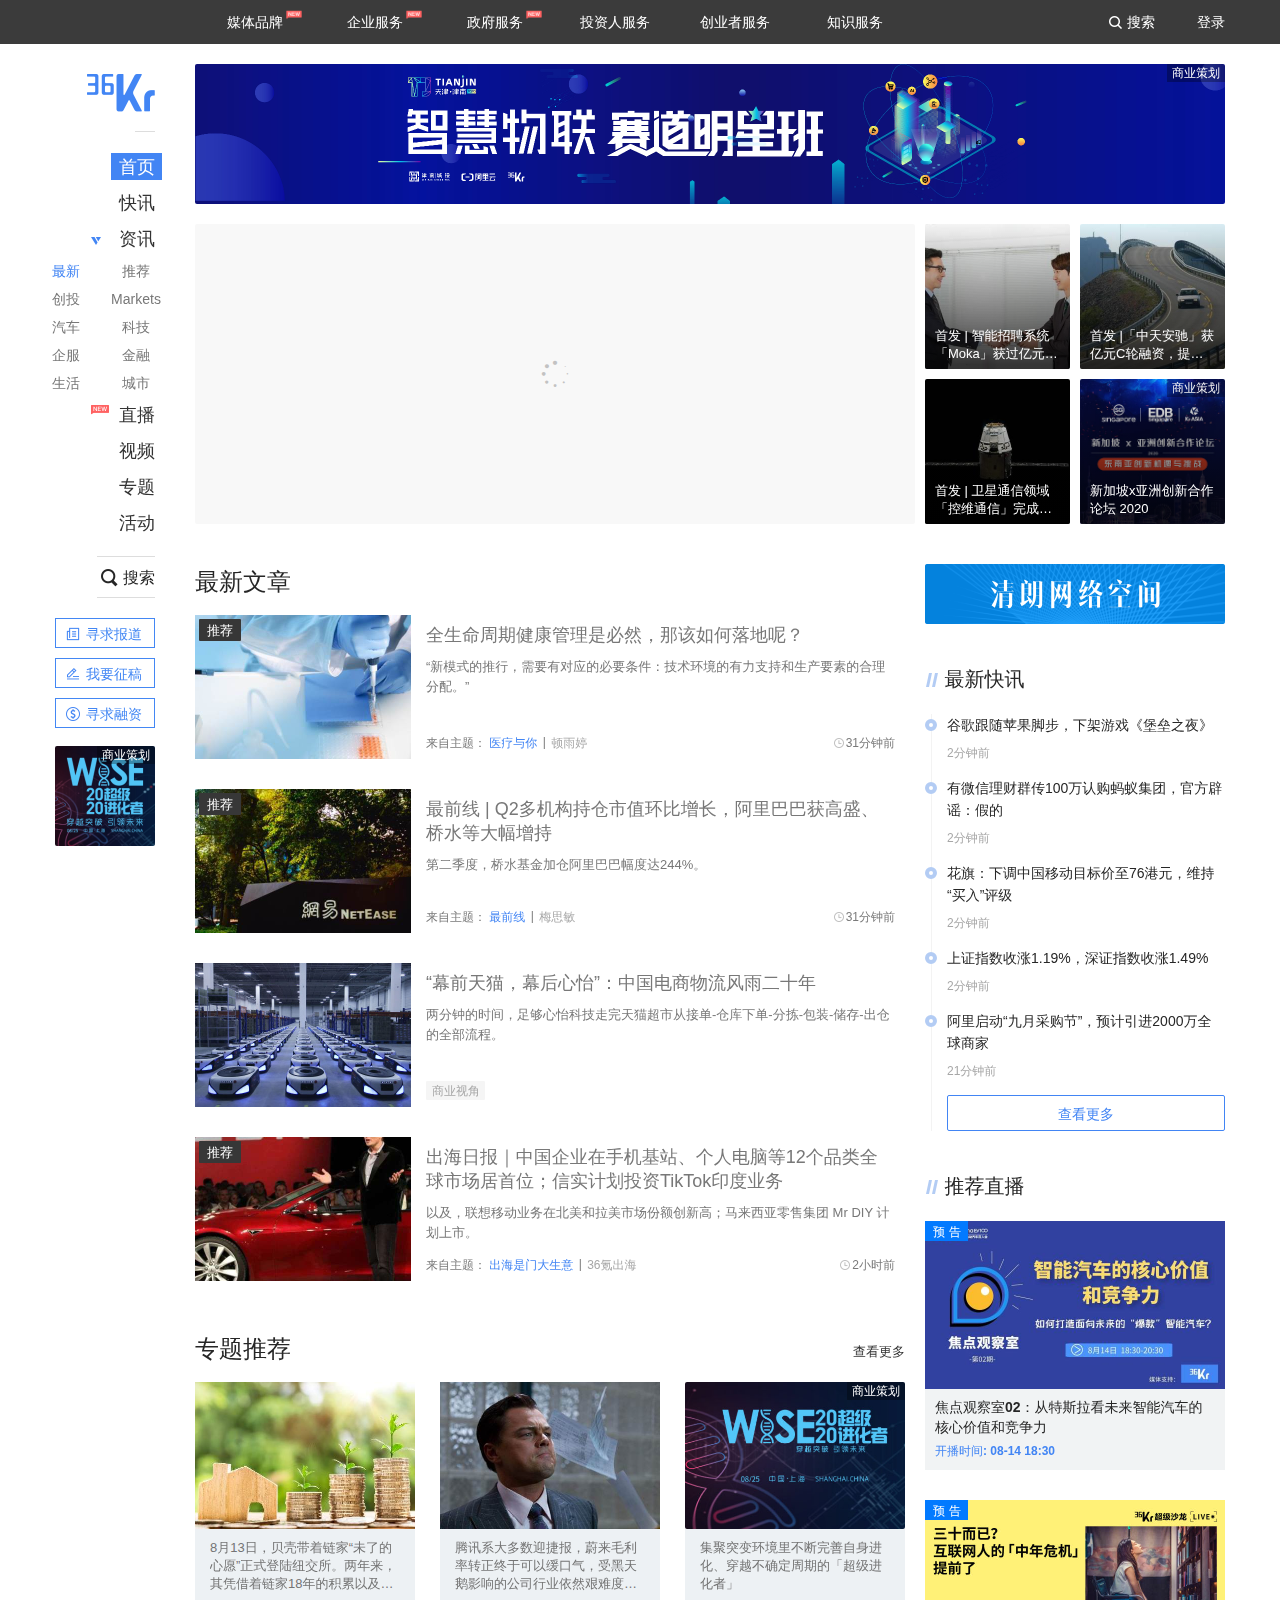
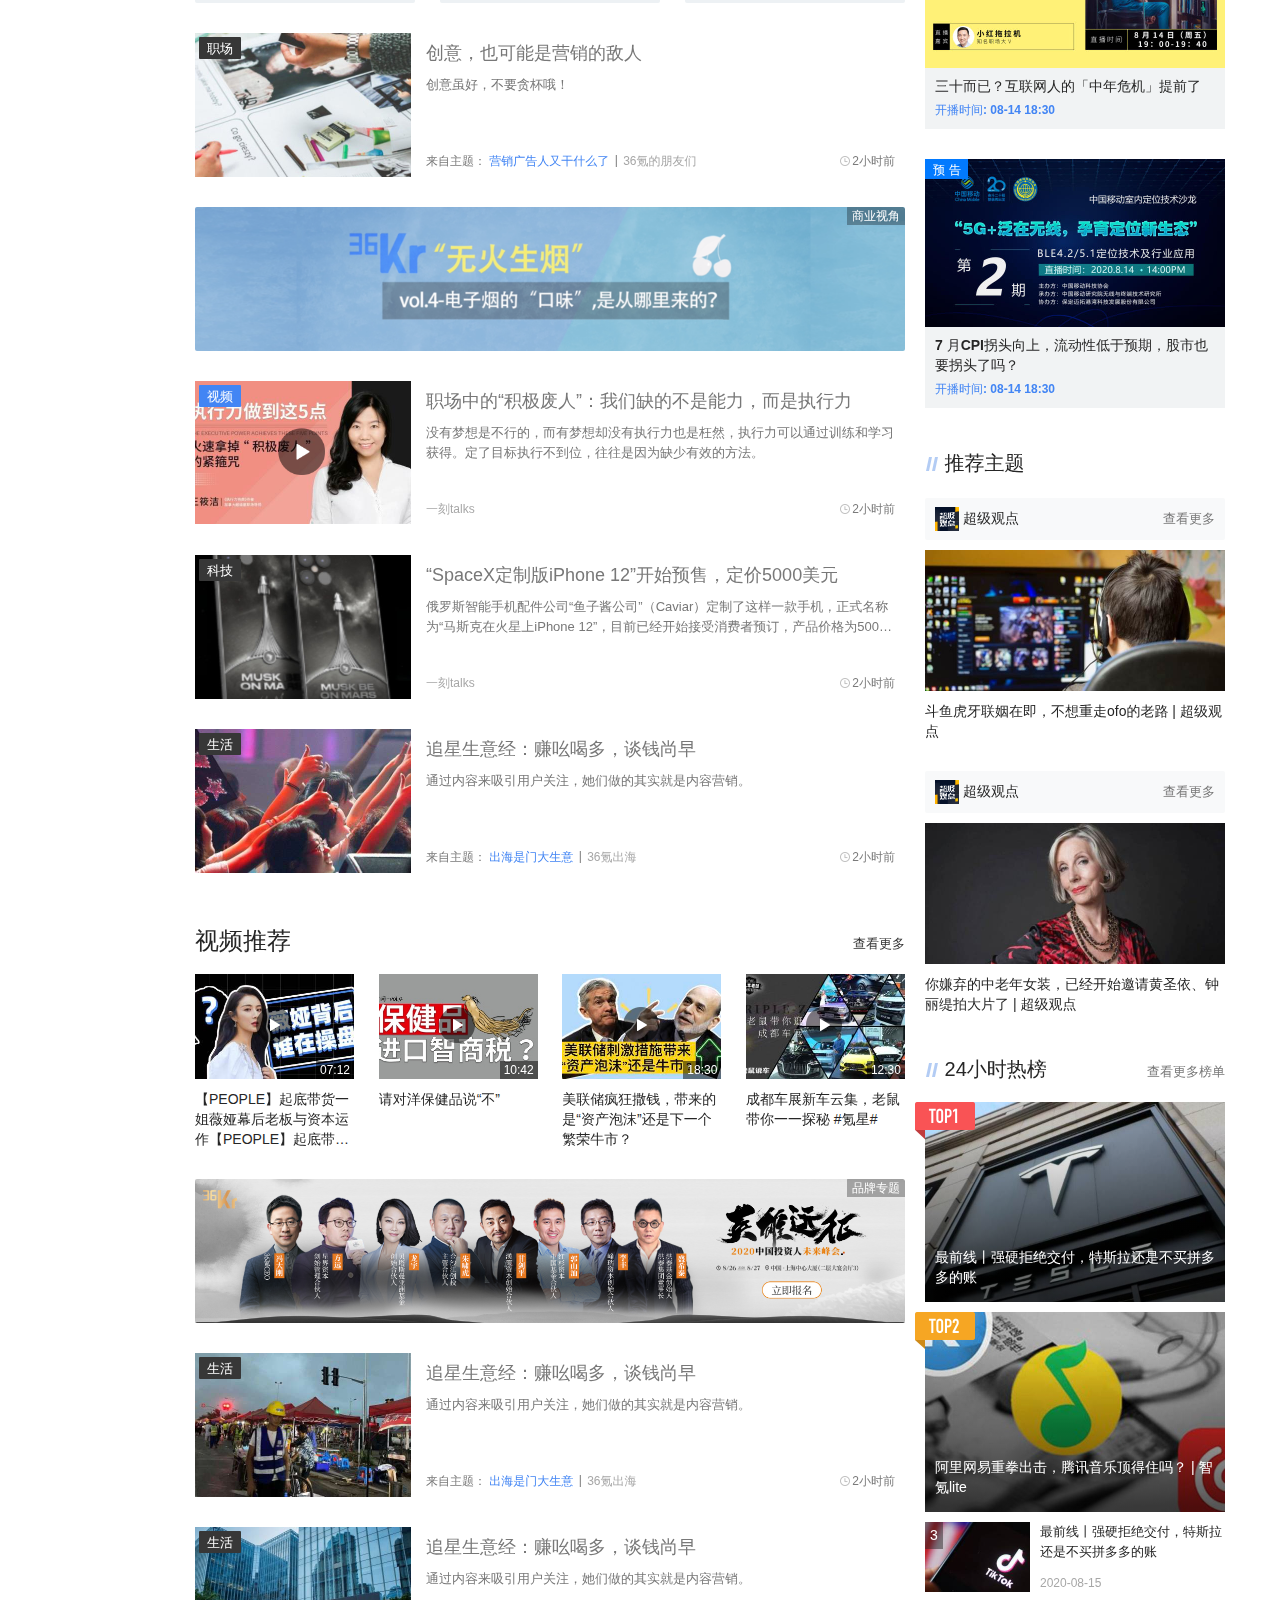
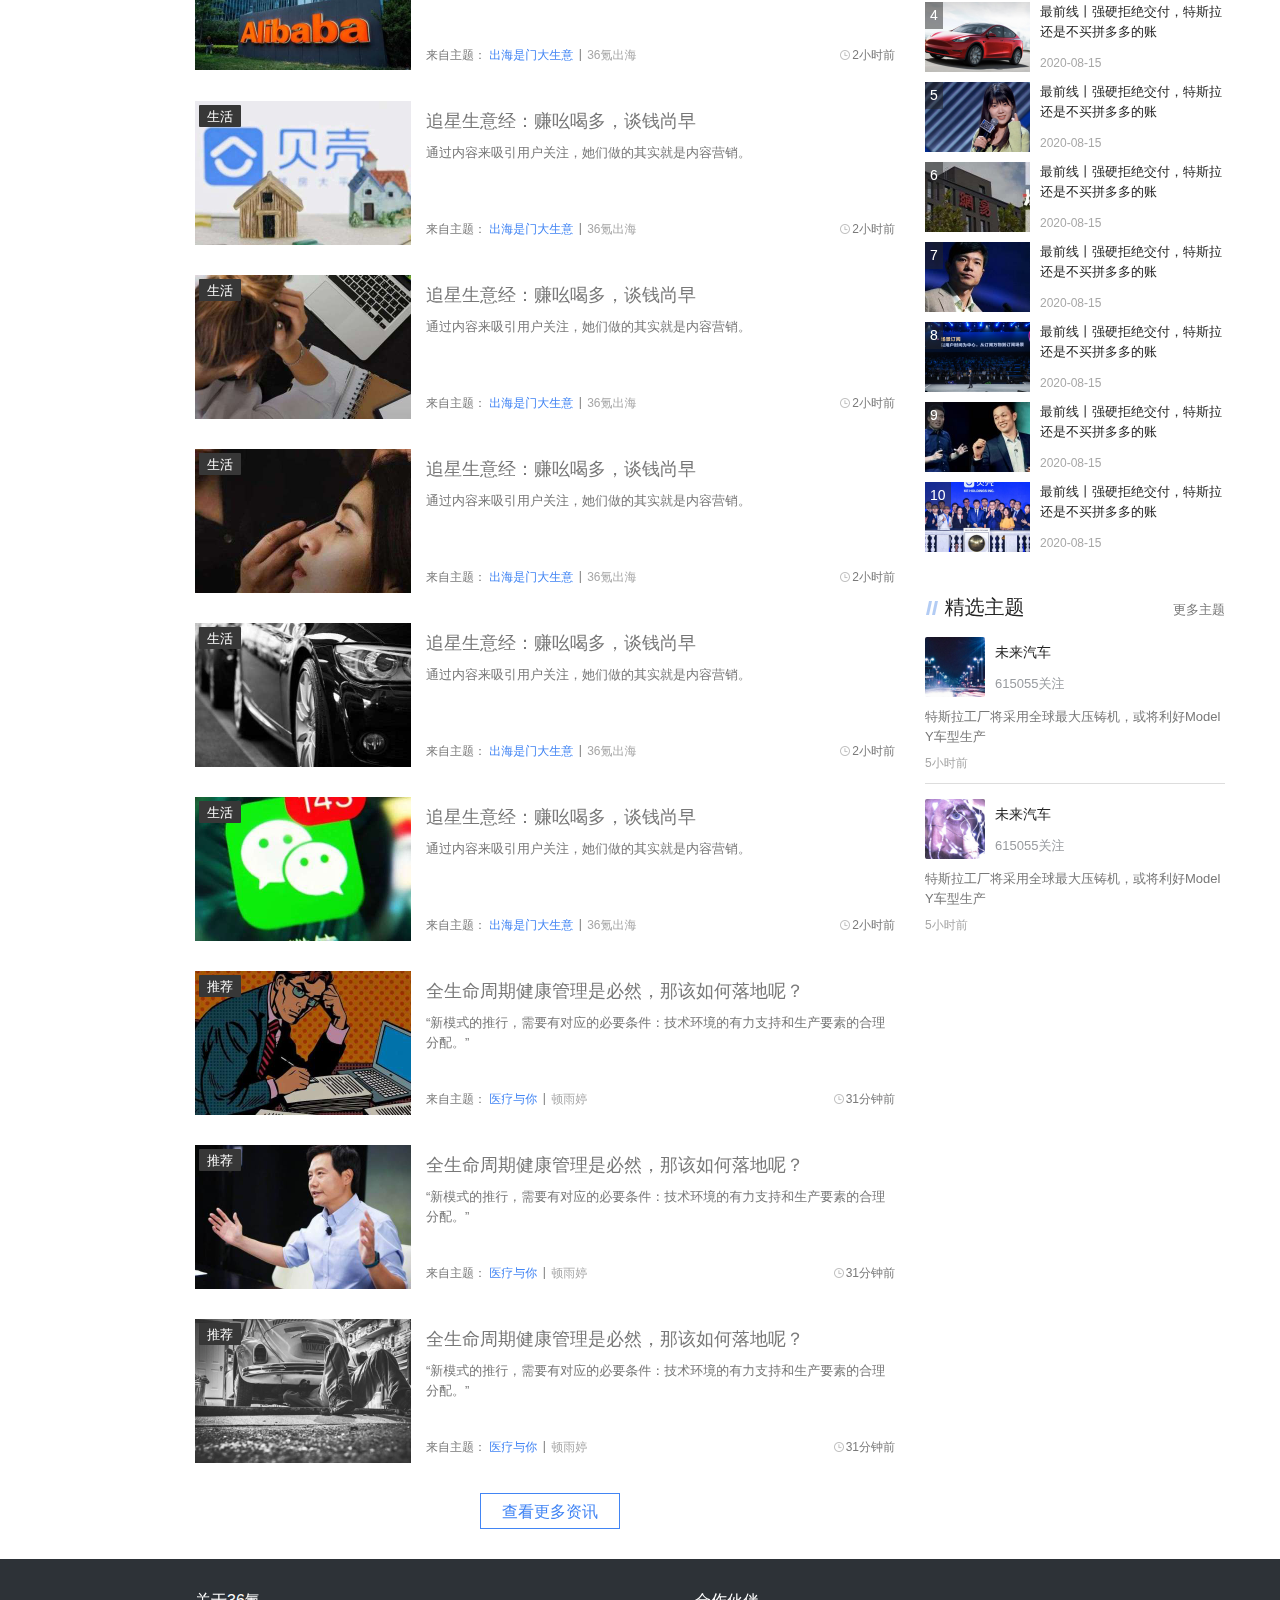
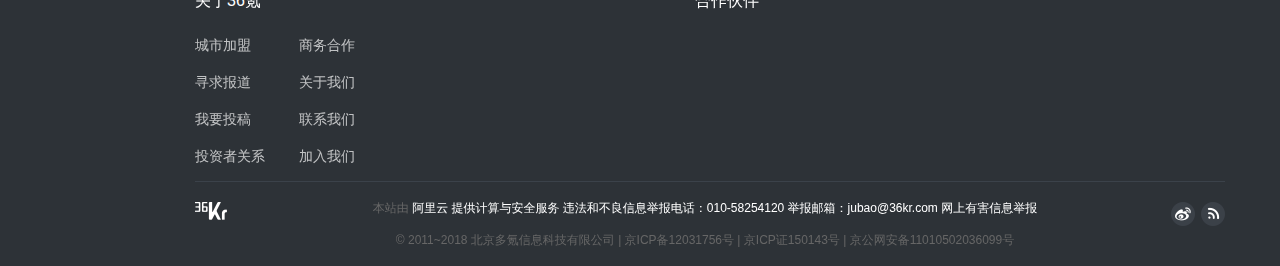
==== commit 9c3ef4b3: "完成合并" ====
--- a/前台初始代码/index.html
+++ b/前台初始代码/index.html
@@ -115,7 +115,6 @@
                     <a href="javascript:;">登录</a>
                 </div>
             </div>
-<<<<<<< HEAD
         </div>
         <!-- 公共布局 -->
         <div class="kr_layout clearfix">
@@ -958,850 +957,6 @@
                 </div>
             </div>
         </div>
-=======
-        </div>
-        <!-- 公共布局 -->
-        <div class="kr_layout clearfix">
-            <!-- 左侧菜单 -->
-            <div class="kr_menu">
-                <!-- Logo -->
-                <h1 class="logo sprites"><a href="./index.html">36Kr</a></h1>
-                <!-- 菜单栏 -->
-                <ul class="menus">
-                    <li><a class="active" href="./index.html">首页</a></li>
-                    <li><a href="./list.html">快讯</a></li>
-                    <li class="collapsed">
-                        <i class="sprites triangle"></i>
-                        <a href="./list.html">资讯</a>
-                        <ul class="sub_menus">
-                            <li>
-                                <a href="./list.html" class="active">最新</a>
-                                <a href="./list.html">创投</a>
-                                <a href="./list.html">汽车</a>
-                                <a href="./list.html">企服</a>
-                                <a href="./list.html">生活</a>
-                            </li>
-                            <li>
-                                <a href="./list.html">推荐</a>
-                                <a href="./list.html">Markets</a>
-                                <a href="./list.html">科技</a>
-                                <a href="./list.html">金融</a>
-                                <a href="./list.html">城市</a>
-                            </li>
-                        </ul>
-                    </li>
-                    <li><a href="./list.html" class="is_new">直播</a></li>
-                    <li><a href="./list.html">视频</a></li>
-                    <li><a href="./list.html">专题</a></li>
-                    <li><a href="./list.html">活动</a></li>
-                </ul>
-                <!-- 搜索框 -->
-                <a href="javascript:;" class="search_btn">搜索</a>
-                <!-- 其它 -->
-                <ul class="extra">
-                    <li>
-                        <a href="javascript:;" class="sprites report">寻求报道</a>
-                    </li>
-                    <li>
-                        <a href="javascript:;" class="sprites contribution">我要征稿</a>
-                    </li>
-                    <li>
-                        <a href="javascript:;" class="sprites finance">寻求融资</a>
-                    </li>
-                </ul>
-                <!-- 广告 -->
-                <div class="ad">
-                    <a href="javascript:;">
-                        <img src="./uploads/ad_1.png" alt="">
-                        <span>商业策划</span>
-                    </a>
-                </div>
-            </div>
-            <!-- 广告位 -->
-            <div class="ad-placeholder">
-                <div class="ad">
-                    <a href="javascript:;">
-                        <img src="./uploads/ad_2.png" alt="">
-                    </a>
-                    <span>商业策划</span>
-                </div>
-            </div>
-            <!-- 焦点图 -->
-            <div class="kr_banner">
-                <div class="slides layui-carousel" lay-filter="kr_carousel" id="kr_carousel">
-                    <ul carousel-item id='lunbotu'>
-                        <li class="img-effect">
-                            <a href="javascript:;">
-                                <img src="./uploads/banner_1.png" alt="">
-                            </a>
-                        </li>
-                        <li class="img-effect">
-                            <a href="javascript:;">
-                                <img src="./uploads/banner_2.png" alt="">
-                            </a>
-                        </li>
-                        <li class="img-effect">
-                            <a href="javascript:;">
-                                <img src="./uploads/banner_3.png" alt="">
-                            </a>
-                        </li>
-                        <li class="img-effect">
-                            <a href="javascript:;">
-                                <img src="./uploads/banner_4.png" alt="">
-                            </a>
-                        </li>
-                        <li class="ad">
-                            <a href="javascript:;">
-                                <img src="./uploads/banner_5.png" alt="">
-                            </a>
-                            <span>商业策划</span>
-                        </li>
-                        <li class="img-effect">
-                            <a href="javascript:;">
-                                <img src="./uploads/banner_6.png" alt="">
-                            </a>
-                        </li>
-                    </ul>
-                </div>
-                <!-- 其它 -->
-                <ul class="extra">
-                    <li class="img-effect">
-                        <a href="./detail.html">
-                            <img src="./uploads/picture_1.jpg" alt="">
-                        </a>
-                        <p class="label text_overflow">首发 | 智能招聘系统「Moka」获过亿元 B+ 轮融资</p>
-                    </li>
-                    <li class="img-effect">
-                        <a href="./detail.html">
-                            <img src="./uploads/picture_2.jpg" alt="">
-                        </a>
-                        <p class="label text_overflow">首发 |「中天安驰」获亿元C轮融资，提供交通出行AIoT方案</p>
-                    </li>
-                    <li class="img-effect">
-                        <a href="./detail.html">
-                            <img src="./uploads/picture_3.jpg" alt="">
-                        </a>
-                        <p class="label text_overflow">首发 | 卫星通信领域「控维通信」完成数千万A轮融资</p>
-                    </li>
-                    <li class="ad">
-                        <a href="./detail.html">
-                            <img src="./uploads/picture_4.jpg" alt="">
-                        </a>
-                        <span>商业策划</span>
-                        <p class="label text_overflow">新加坡x亚洲创新合作论坛 2020</p>
-                    </li>
-                </ul>
-            </div>
-            <!-- 右侧边栏 -->
-            <div class="kr_aside">
-                <a href="javascript:;">
-                    <img src="./images/purify.png" alt="">
-                </a>
-                <!-- 最新快讯 -->
-                <div class="kr_widget">
-                    <h4 class="kr_widget_header">
-                        <i class="sprites line"></i> 最新快讯
-                    </h4>
-                    <ul class="timeline">
-                        <li>
-                            <a href="./detail.html" class="text_overflow">谷歌跟随苹果脚步，下架游戏《堡垒之夜》</a>
-                            <span>2分钟前</span>
-                        </li>
-                        <li>
-                            <a href="./detail.html" class="text_overflow">有微信理财群传100万认购蚂蚁集团，官方辟谣：假的</a>
-                            <span>2分钟前</span>
-                        </li>
-                        <li>
-                            <a href="./detail.html" class="text_overflow">花旗：下调中国移动目标价至76港元，维持“买入”评级</a>
-                            <span>2分钟前</span>
-                        </li>
-                        <li>
-                            <a href="./detail.html" class="text_overflow">上证指数收涨1.19%，深证指数收涨1.49%</a>
-                            <span>2分钟前</span>
-                        </li>
-                        <li>
-                            <a href="./detail.html" class="text_overflow">阿里启动“九月采购节”，预计引进2000万全球商家</a>
-                            <span>21分钟前</span>
-                        </li>
-                        <li>
-                            <a href="./list.html" class="more">查看更多</a>
-                        </li>
-                    </ul>
-                </div>
-                <!-- 推荐直播 -->
-                <div class="kr_widget">
-                    <h4 class="kr_widget_header">
-                        <i class="sprites line"></i> 推荐直播
-                    </h4>
-                    <div class="kr_live_card">
-                        <div class="img-effect">
-                            <a href="./detail.html">
-                                <img src="./uploads/live_1.jpg" alt="">
-                            </a>
-                            <span class="label">预告</span>
-                        </div>
-                        <div class="meta">
-                            <a href="./detail.html" class="text_overflow">焦点观察室02：从特斯拉看未来智能汽车的核心价值和竞争力</a>
-                            <p><span>开播时间</span>: 08-14 18:30</p>
-                        </div>
-                    </div>
-                    <div class="kr_live_card">
-                        <div class="img-effect">
-                            <a href="./detail.html">
-                                <img src="./uploads/live_2.jpg" alt="">
-                            </a>
-                            <span class="label">预告</span>
-                        </div>
-                        <div class="meta">
-                            <a href="./detail.html" class="text_overflow">三十而已？互联网人的「中年危机」提前了</a>
-                            <p><span>开播时间</span>: 08-14 18:30</p>
-                        </div>
-                    </div>
-                    <div class="kr_live_card">
-                        <div class="img-effect">
-                            <a href="./detail.html">
-                                <img src="./uploads/live_3.jpg" alt="">
-                            </a>
-                            <span class="label">预告</span>
-                        </div>
-                        <div class="meta">
-                            <a href="./detail.html" class="text_overflow">7 月CPI拐头向上，流动性低于预期，股市也要拐头了吗？</a>
-                            <p><span>开播时间</span>: 08-14 18:30</p>
-                        </div>
-                    </div>
-                </div>
-                <!-- 推荐主题 -->
-                <div class="kr_widget">
-                    <h4 class="kr_widget_header">
-                        <i class="sprites line"></i> 推荐主题
-                    </h4>
-                    <div class="kr_topic_card">
-                        <div class="header">
-                            <img src="./uploads/avatar_1.png" alt="">
-                            <span>超级观点</span>
-                            <a href="./list.html" class="more">查看更多</a>
-                        </div>
-                        <div class="img-effect">
-                            <img src="./uploads/topic_1.jpg" alt="">
-                        </div>
-                        <a href="./detail.html" class="link text_overflow">斗鱼虎牙联姻在即，不想重走ofo的老路 | 超级观点</a>
-                    </div>
-                    <div class="kr_topic_card">
-                        <div class="header">
-                            <img src="./uploads/avatar_1.png" alt="">
-                            <span>超级观点</span>
-                            <a href="./list.html" class="more">查看更多</a>
-                        </div>
-                        <div class="img-effect">
-                            <img src="./uploads/topic_2.jpg" alt="">
-                        </div>
-                        <a href="./detail.html" class="link text_overflow">你嫌弃的中老年女装，已经开始邀请黄圣依、钟丽缇拍大片了 | 超级观点</a>
-                    </div>
-                </div>
-                <!-- 24小时热榜 -->
-                <div class="kr_widget">
-                    <h4 class="kr_widget_header">
-                        <i class="sprites line"></i> 24小时热榜
-                        <a href="./list.html">查看更多榜单</a>
-                    </h4>
-                    <div class="kr_hot_card" data-index="1">
-                        <a href="./detail.html">
-                            <div class="img-effect">
-                                <img src="./uploads/hot_1.jpg" alt="">
-                            </div>
-                            <span class="text_overflow">最前线丨强硬拒绝交付，特斯拉还是不买拼多多的账</span>
-                        </a>
-                    </div>
-                    <div class="kr_hot_card" data-index="2">
-                        <a href="./detail.html">
-                            <div class="img-effect">
-                                <img src="./uploads/hot_2.jpg" alt="">
-                            </div>
-                            <span class="text_overflow">阿里网易重拳出击，腾讯音乐顶得住吗？ | 智氪lite</span>
-                        </a>
-                    </div>
-                    <div class="kr_hot_card" data-index="3">
-                        <a href="./detail.html">
-                            <div class="img-effect">
-                                <img src="./uploads/hot_3.jpg" alt="">
-                            </div>
-                            <span class="text_overflow">最前线丨强硬拒绝交付，特斯拉还是不买拼多多的账</span>
-                            <i>2020-08-15</i>
-                        </a>
-                    </div>
-                    <div class="kr_hot_card" data-index="4">
-                        <a href="./detail.html">
-                            <div class="img-effect">
-                                <img src="./uploads/hot_4.jpg" alt="">
-                            </div>
-                            <span class="text_overflow">最前线丨强硬拒绝交付，特斯拉还是不买拼多多的账</span>
-                            <i>2020-08-15</i>
-                        </a>
-                    </div>
-                    <div class="kr_hot_card" data-index="5">
-                        <a href="./detail.html">
-                            <div class="img-effect">
-                                <img src="./uploads/hot_5.jpg" alt="">
-                            </div>
-                            <span class="text_overflow">最前线丨强硬拒绝交付，特斯拉还是不买拼多多的账</span>
-                            <i>2020-08-15</i>
-                        </a>
-                    </div>
-                    <div class="kr_hot_card" data-index="6">
-                        <a href="./detail.html">
-                            <div class="img-effect">
-                                <img src="./uploads/hot_6.jpg" alt="">
-                            </div>
-                            <span class="text_overflow">最前线丨强硬拒绝交付，特斯拉还是不买拼多多的账</span>
-                            <i>2020-08-15</i>
-                        </a>
-                    </div>
-                    <div class="kr_hot_card" data-index="7">
-                        <a href="./detail.html">
-                            <div class="img-effect">
-                                <img src="./uploads/hot_7.jpg" alt="">
-                            </div>
-                            <span class="text_overflow">最前线丨强硬拒绝交付，特斯拉还是不买拼多多的账</span>
-                            <i>2020-08-15</i>
-                        </a>
-                    </div>
-                    <div class="kr_hot_card" data-index="8">
-                        <a href="./detail.html">
-                            <div class="img-effect">
-                                <img src="./uploads/hot_8.jpg" alt="">
-                            </div>
-                            <span class="text_overflow">最前线丨强硬拒绝交付，特斯拉还是不买拼多多的账</span>
-                            <i>2020-08-15</i>
-                        </a>
-                    </div>
-                    <div class="kr_hot_card" data-index="9">
-                        <a href="./detail.html">
-                            <div class="img-effect">
-                                <img src="./uploads/hot_9.jpg" alt="">
-                            </div>
-                            <span class="text_overflow">最前线丨强硬拒绝交付，特斯拉还是不买拼多多的账</span>
-                            <i>2020-08-15</i>
-                        </a>
-                    </div>
-                    <div class="kr_hot_card" data-index="10">
-                        <a href="./detail.html">
-                            <div class="img-effect">
-                                <img src="./uploads/hot_10.jpg" alt="">
-                            </div>
-                            <span class="text_overflow">最前线丨强硬拒绝交付，特斯拉还是不买拼多多的账</span>
-                            <i>2020-08-15</i>
-                        </a>
-                    </div>
-                </div>
-                <!-- 精选主题 -->
-                <div class="kr_widget kr_best">
-                    <h4 class="kr_widget_header">
-                        <i class="sprites line"></i> 精选主题
-                        <a href="./list.html">更多主题</a>
-                    </h4>
-                    <div class="kr_best_card">
-                        <div class="img-effect">
-                            <img src="./uploads/best_1.jpg" alt="">
-                        </div>
-                        <div class="meta">
-                            <a href="./detail.html">未来汽车</a>
-                            <span>615055关注</span>
-                        </div>
-                        <div class="extra">
-                            <a href="javascript:;">特斯拉工厂将采用全球最大压铸机，或将利好Model Y车型生产</a>
-                            <span>5小时前</span>
-                        </div>
-                    </div>
-                    <div class="kr_best_card">
-                        <div class="img-effect">
-                            <img src="./uploads/best_2.jpg" alt="">
-                        </div>
-                        <div class="meta">
-                            <a href="javascript:;">未来汽车</a>
-                            <span>615055关注</span>
-                        </div>
-                        <div class="extra">
-                            <a href="javascript:;">特斯拉工厂将采用全球最大压铸机，或将利好Model Y车型生产</a>
-                            <span>5小时前</span>
-                        </div>
-                    </div>
-                </div>
-            </div>
-            <!-- 主体 -->
-            <div class="kr_body">
-                <div class="kr_panel">
-                    <!-- 标题 -->
-                    <div class="kr_panel_title">
-                        <h3>最新文章</h3>
-                    </div>
-                    <!-- Feeds -->
-                    <div class="index_feed border-effect">
-                        <div class="cover img-effect">
-                            <img src="./uploads/cover_1.jpg" alt="">
-                            <a href="./list.html" class="label">推荐</a>
-                        </div>
-                        <div class="meta">
-                            <a href="./detail.html" class="title text_overflow">
-                                全生命周期健康管理是必然，那该如何落地呢？
-                            </a>
-                            <a href="./detail.html" class="brief text_overflow">
-                                “新模式的推行，需要有对应的必要条件：技术环境的有力支持和生产要素的合理分配。”
-                            </a>
-                            <div class="extra">
-                                来自主题：
-                                <a href="javascript:;" class="topic">医疗与你</a>
-                                <i class="line">|</i>
-                                <a href="javascript:;" class="author">顿雨婷</a>
-                                <span class="time"><i class="sprites clock"></i>31分钟前</span>
-                            </div>
-                        </div>
-                    </div>
-                    <div class="index_feed border-effect">
-                        <div class="cover img-effect">
-                            <img src="./uploads/cover_2.jpg" alt="">
-                            <a href="./list.html" class="label">推荐</a>
-                        </div>
-                        <div class="meta">
-                            <a href="./detail.html" class="title text_overflow">
-                                最前线 | Q2多机构持仓市值环比增长，阿里巴巴获高盛、桥水等大幅增持
-                            </a>
-                            <a href="./detail.html" class="brief text_overflow">
-                                第二季度，桥水基金加仓阿里巴巴幅度达244%。
-                            </a>
-                            <div class="extra">
-                                来自主题：
-                                <a href="javascript:;" class="topic">最前线</a>
-                                <i class="line">|</i>
-                                <a href="javascript:;" class="author">梅思敏</a>
-                                <span class="time"><i class="sprites clock"></i>31分钟前</span>
-                            </div>
-                        </div>
-                    </div>
-                    <div class="index_feed border-effect">
-                        <div class="cover img-effect">
-                            <img src="./uploads/cover_3.jpg" alt="">
-                        </div>
-                        <div class="meta">
-                            <a href="./detail.html" class="title text_overflow">
-                                “幕前天猫，幕后心怡”：中国电商物流风雨二十年
-                            </a>
-                            <p class="brief text_overflow">​
-                                两分钟的时间，足够心怡科技走完天猫超市从接单-仓库下单-分拣-包装-储存-出仓的全部流程。
-                            </p>
-                            <div class="extra">
-                                <span class="label">商业视角</span>
-                            </div>
-                        </div>
-                    </div>
-                    <div class="index_feed border-effect">
-                        <div class="cover img-effect">
-                            <img src="./uploads/cover_4.jpg" alt="">
-                            <a href="./list.html" class="label">推荐</a>
-                        </div>
-                        <div class="meta">
-                            <a href="./detail.html" class="title text_overflow">
-                                出海日报｜中国企业在手机基站、个人电脑等12个品类全球市场居首位；信实计划投资TikTok印度业务
-                            </a>
-                            <a href="./detail.html;" class="brief text_overflow">
-                                以及，联想移动业务在北美和拉美市场份额创新高；马来西亚零售集团 Mr DIY 计划上市。
-                            </a>
-                            <div class="extra">
-                                来自主题：
-                                <a href="javascript:;" class="topic">出海是门大生意</a>
-                                <i class="line">|</i>
-                                <a href="javascript:;" class="author">36氪出海</a>
-                                <span class="time"><i class="sprites clock"></i>2小时前</span>
-                            </div>
-                        </div>
-                    </div>
-                </div>
-                <!-- 专题推荐 -->
-                <div class="kr_panel">
-                    <div class="kr_panel_title">
-                        <h3>专题推荐</h3>
-                        <a href="javascript:;" class="more">查看更多</a>
-                    </div>
-                    <!-- 专题列表 -->
-                    <div class="kr_topic">
-                        <a class="kr_topic_card border-effect">
-                            <div class="img-effect">
-                                <img src="./uploads/card_1.jpg" alt="">
-                            </div>
-                            <div class="brief">
-                                <p class="text_overflow">
-                                    8月13日，贝壳带着链家“未了的心愿”正式登陆纽交所。两年来，其凭借着链家18年的积累以及ACN模式迅速发展，成功跻身行业头部。腾讯押中贝壳，阿里迅速增持易居，意图平衡局势，贝壳上市，其价值究竟几何？股市里，线上卖房还会如此受欢迎吗？
-                                </p>
-                            </div>
-                        </a>
-                        <a class="kr_topic_card border-effect">
-                            <div class="img-effect">
-                                <img src="./uploads/card_2.jpg" alt="">
-                            </div>
-                            <div class="brief">
-                                <p class="text_overflow">腾讯系大多数迎捷报，蔚来毛利率转正终于可以缓口气，受黑天鹅影响的公司行业依然艰难度日，大公司财报为你持续更新。</p>
-                            </div>
-                        </a>
-                        <a class="kr_topic_card border-effect">
-                            <div class="ad">
-                                <img src="./uploads/card_3.jpg" alt="">
-                                <span>商业策划</span>
-                            </div>
-                            <div class="brief">
-                                <p class="text_overflow">
-                                    集聚突变环境里不断完善自身进化、穿越不确定周期的「超级进化者」
-                                </p>
-                            </div>
-                        </a>
-                    </div>
-                    <div class="index_feed border-effect">
-                        <div class="cover img-effect">
-                            <img src="./uploads/cover_5.jpg" alt="">
-                            <a href="javascript:;" class="label">职场</a>
-                        </div>
-                        <div class="meta">
-                            <a href="javascript:;" class="title text_overflow">
-                                创意，也可能是营销的敌人
-                            </a>
-                            <a href="javascript:;" class="brief text_overflow">创意虽好，不要贪杯哦！</a>
-                            <div class="extra">
-                                来自主题：
-                                <a href="javascript:;" class="topic">营销广告人又干什么了</a>
-                                <i class="line">|</i>
-                                <a href="javascript:;" class="author">36氪的朋友们</a>
-                                <span class="time"><i class="sprites clock"></i>2小时前</span>
-                            </div>
-                        </div>
-                    </div>
-                    <!-- 广告位 -->
-                    <div class="ad">
-                        <img src="./uploads/ad_3.png" alt="">
-                        <span>商业视角</span>
-                    </div>
-                    <div class="index_feed border-effect">
-                        <div class="cover video img-effect">
-                            <img src="./uploads/cover_6.jpg" alt="">
-                            <a href="javascript:;" class="label">视频</a>
-                            <i class="sprites"></i>
-                        </div>
-                        <div class="meta">
-                            <a href="javascript:;" class="title text_overflow">
-                                职场中的“积极废人”：我们缺的不是能力，而是执行力
-                            </a>
-                            <p class="brief text_overflow">​
-                                没有梦想是不行的，而有梦想却没有执行力也是枉然，执行力可以通过训练和学习获得。定了目标执行不到位，往往是因为缺少有效的方法。
-                            </p>
-                            <div class="extra">
-                                <a href="javascript:;" class="author">一刻talks</a>
-                                <span class="time"><i class="sprites clock"></i>2小时前</span>
-                            </div>
-                        </div>
-                    </div>
-                    <div class="index_feed border-effect">
-                        <div class="cover img-effect">
-                            <img src="./uploads/cover_7.jpg" alt="">
-                            <a href="javascript:;" class="label">科技</a>
-                            <i class="sprites"></i>
-                        </div>
-                        <div class="meta">
-                            <a href="javascript:;" class="title text_overflow">
-                                “SpaceX定制版iPhone 12”开始预售，定价5000美元
-                            </a>
-                            <a href="javascript:;"
-                                class="brief text_overflow">俄罗斯智能手机配件公司“鱼子酱公司”（Caviar）定制了这样一款手机，正式名称为“马斯克在火星上iPhone
-                                12”，目前已经开始接受消费者预订，产品价格为5000美元。</a>
-                            <div class="extra">
-                                <a href="javascript:;" class="author">一刻talks</a>
-                                <span class="time"><i class="sprites clock"></i>2小时前</span>
-                            </div>
-                        </div>
-                    </div>
-                    <div class="index_feed border-effect">
-                        <div class="cover img-effect">
-                            <img src="./uploads/cover_8.jpg" alt="">
-                            <a href="javascript:;" class="label">生活</a>
-                            <i class="sprites"></i>
-                        </div>
-                        <div class="meta">
-                            <a href="javascript:;" class="title text_overflow">
-                                追星生意经：赚吆喝多，谈钱尚早
-                            </a>
-                            <a href="javascript:;" class="brief text_overflow">通过内容来吸引用户关注，她们做的其实就是内容营销。</a>
-                            <div class="extra">
-                                来自主题：
-                                <a href="javascript:;" class="topic">出海是门大生意</a>
-                                <i class="line">|</i>
-                                <a href="javascript:;" class="author">36氪出海</a>
-                                <span class="time"><i class="sprites clock"></i>2小时前</span>
-                            </div>
-                        </div>
-                    </div>
-                </div>
-                <!-- 视频推荐 -->
-                <div class="kr_panel">
-                    <div class="kr_panel_title">
-                        <h3>视频推荐</h3>
-                        <a href="javascript:;" class="more">查看更多</a>
-                    </div>
-                    <!-- 视频列表 -->
-                    <div class="kr_video">
-                        <a href="javascript:;" class="kr_video_card border-effect">
-                            <div class="img-effect video">
-                                <img src="./uploads/video_1.jpg" alt="">
-                                <i class="sprites"></i>
-                                <i class="time">07:12</i>
-                            </div>
-                            <div class="brief">
-                                <p class="text_overflow">
-                                    【PEOPLE】起底带货一姐薇娅幕后老板与资本运作【PEOPLE】起底带货一姐薇娅幕后老板与资本运作【PEOPLE】起底带货一姐薇娅幕后老板与资本运作</p>
-                            </div>
-                        </a>
-                        <a href="javascript:;" class="kr_video_card border-effect">
-                            <div class="img-effect video">
-                                <img src="./uploads/video_2.jpg" alt="">
-                                <i class="sprites"></i>
-                                <i class="time">10:42</i>
-                            </div>
-                            <div class="brief">
-                                <p class="text_overflow">请对洋保健品说“不”</p>
-                            </div>
-                        </a>
-                        <a href="javascript:;" class="kr_video_card border-effect">
-                            <div class="img-effect video">
-                                <img src="./uploads/video_3.jpg" alt="">
-                                <i class="sprites"></i>
-                                <i class="time">18:30</i>
-                            </div>
-                            <div class="brief">
-                                <p class="text_overflow">美联储疯狂撒钱，带来的是“资产泡沫”还是下一个繁荣牛市？</p>
-                            </div>
-                        </a>
-                        <a href="javascript:;" class="kr_video_card border-effect">
-                            <div class="img-effect video">
-                                <img src="./uploads/video_4.jpg" alt="">
-                                <i class="sprites"></i>
-                                <i class="time">12:30</i>
-                            </div>
-                            <div class="brief">
-                                <p>成都车展新车云集，老鼠带你一一探秘 #氪星#</p>
-                            </div>
-                        </a>
-                    </div>
-                    <!-- 广告位 -->
-                    <div class="ad">
-                        <img src="./uploads/ad_4.png" alt="">
-                        <span>品牌专题</span>
-                    </div>
-                    <div class="index_feed border-effect">
-                        <div class="cover img-effect">
-                            <img src="./uploads/cover_9.jpg" alt="">
-                            <a href="javascript:;" class="label">生活</a>
-                            <i class="sprites"></i>
-                        </div>
-                        <div class="meta">
-                            <a href="javascript:;" class="title text_overflow">
-                                追星生意经：赚吆喝多，谈钱尚早
-                            </a>
-                            <a href="javascript:;" class="brief text_overflow">通过内容来吸引用户关注，她们做的其实就是内容营销。</a>
-                            <div class="extra">
-                                来自主题：
-                                <a href="javascript:;" class="topic">出海是门大生意</a>
-                                <i class="line">|</i>
-                                <a href="javascript:;" class="author">36氪出海</a>
-                                <span class="time"><i class="sprites clock"></i>2小时前</span>
-                            </div>
-                        </div>
-                    </div>
-                    <div class="index_feed border-effect">
-                        <div class="cover img-effect">
-                            <img src="./uploads/cover_10.jpg" alt="">
-                            <a href="javascript:;" class="label">生活</a>
-                            <i class="sprites"></i>
-                        </div>
-                        <div class="meta">
-                            <a href="javascript:;" class="title text_overflow">
-                                追星生意经：赚吆喝多，谈钱尚早
-                            </a>
-                            <a href="javascript:;" class="brief text_overflow">通过内容来吸引用户关注，她们做的其实就是内容营销。</a>
-                            <div class="extra">
-                                来自主题：
-                                <a href="javascript:;" class="topic">出海是门大生意</a>
-                                <i class="line">|</i>
-                                <a href="javascript:;" class="author">36氪出海</a>
-                                <span class="time"><i class="sprites clock"></i>2小时前</span>
-                            </div>
-                        </div>
-                    </div>
-                    <div class="index_feed border-effect">
-                        <div class="cover img-effect">
-                            <img src="./uploads/cover_11.jpg" alt="">
-                            <a href="javascript:;" class="label">生活</a>
-                            <i class="sprites"></i>
-                        </div>
-                        <div class="meta">
-                            <a href="javascript:;" class="title text_overflow">
-                                追星生意经：赚吆喝多，谈钱尚早
-                            </a>
-                            <a href="javascript:;" class="brief text_overflow">通过内容来吸引用户关注，她们做的其实就是内容营销。</a>
-                            <div class="extra">
-                                来自主题：
-                                <a href="javascript:;" class="topic">出海是门大生意</a>
-                                <i class="line">|</i>
-                                <a href="javascript:;" class="author">36氪出海</a>
-                                <span class="time"><i class="sprites clock"></i>2小时前</span>
-                            </div>
-                        </div>
-                    </div>
-                    <div class="index_feed border-effect">
-                        <div class="cover img-effect">
-                            <img src="./uploads/cover_12.jpg" alt="">
-                            <a href="javascript:;" class="label">生活</a>
-                            <i class="sprites"></i>
-                        </div>
-                        <div class="meta">
-                            <a href="javascript:;" class="title text_overflow">
-                                追星生意经：赚吆喝多，谈钱尚早
-                            </a>
-                            <a href="javascript:;" class="brief text_overflow">通过内容来吸引用户关注，她们做的其实就是内容营销。</a>
-                            <div class="extra">
-                                来自主题：
-                                <a href="javascript:;" class="topic">出海是门大生意</a>
-                                <i class="line">|</i>
-                                <a href="javascript:;" class="author">36氪出海</a>
-                                <span class="time"><i class="sprites clock"></i>2小时前</span>
-                            </div>
-                        </div>
-                    </div>
-                    <div class="index_feed border-effect">
-                        <div class="cover img-effect">
-                            <img src="./uploads/cover_13.jpg" alt="">
-                            <a href="javascript:;" class="label">生活</a>
-                            <i class="sprites"></i>
-                        </div>
-                        <div class="meta">
-                            <a href="javascript:;" class="title text_overflow">
-                                追星生意经：赚吆喝多，谈钱尚早
-                            </a>
-                            <a href="javascript:;" class="brief text_overflow">通过内容来吸引用户关注，她们做的其实就是内容营销。</a>
-                            <div class="extra">
-                                来自主题：
-                                <a href="javascript:;" class="topic">出海是门大生意</a>
-                                <i class="line">|</i>
-                                <a href="javascript:;" class="author">36氪出海</a>
-                                <span class="time"><i class="sprites clock"></i>2小时前</span>
-                            </div>
-                        </div>
-                    </div>
-                    <div class="index_feed border-effect">
-                        <div class="cover img-effect">
-                            <img src="./uploads/cover_14.jpg" alt="">
-                            <a href="javascript:;" class="label">生活</a>
-                            <i class="sprites"></i>
-                        </div>
-                        <div class="meta">
-                            <a href="javascript:;" class="title text_overflow">
-                                追星生意经：赚吆喝多，谈钱尚早
-                            </a>
-                            <a href="javascript:;" class="brief text_overflow">通过内容来吸引用户关注，她们做的其实就是内容营销。</a>
-                            <div class="extra">
-                                来自主题：
-                                <a href="javascript:;" class="topic">出海是门大生意</a>
-                                <i class="line">|</i>
-                                <a href="javascript:;" class="author">36氪出海</a>
-                                <span class="time"><i class="sprites clock"></i>2小时前</span>
-                            </div>
-                        </div>
-                    </div>
-                    <div class="index_feed border-effect">
-                        <div class="cover img-effect">
-                            <img src="./uploads/cover_15.jpg" alt="">
-                            <a href="javascript:;" class="label">生活</a>
-                            <i class="sprites"></i>
-                        </div>
-                        <div class="meta">
-                            <a href="javascript:;" class="title text_overflow">
-                                追星生意经：赚吆喝多，谈钱尚早
-                            </a>
-                            <a href="javascript:;" class="brief text_overflow">通过内容来吸引用户关注，她们做的其实就是内容营销。</a>
-                            <div class="extra">
-                                来自主题：
-                                <a href="javascript:;" class="topic">出海是门大生意</a>
-                                <i class="line">|</i>
-                                <a href="javascript:;" class="author">36氪出海</a>
-                                <span class="time"><i class="sprites clock"></i>2小时前</span>
-                            </div>
-                        </div>
-                    </div>
-                    <div class="index_feed border-effect">
-                        <div class="cover img-effect">
-                            <img src="./uploads/cover_16.jpg" alt="">
-                            <a href="javascript:;" class="label">推荐</a>
-                        </div>
-                        <div class="meta">
-                            <a href="javascript:;" class="title text_overflow">
-                                全生命周期健康管理是必然，那该如何落地呢？
-                            </a>
-                            <a href="javascript:;" class="brief text_overflow">
-                                “新模式的推行，需要有对应的必要条件：技术环境的有力支持和生产要素的合理分配。”
-                            </a>
-                            <div class="extra">
-                                来自主题：
-                                <a href="javascript:;" class="topic">医疗与你</a>
-                                <i class="line">|</i>
-                                <a href="javascript:;" class="author">顿雨婷</a>
-                                <span class="time"><i class="sprites clock"></i>31分钟前</span>
-                            </div>
-                        </div>
-                    </div>
-                    <div class="index_feed border-effect">
-                        <div class="cover img-effect">
-                            <img src="./uploads/cover_17.jpg" alt="">
-                            <a href="javascript:;" class="label">推荐</a>
-                        </div>
-                        <div class="meta">
-                            <a href="javascript:;" class="title text_overflow">
-                                全生命周期健康管理是必然，那该如何落地呢？
-                            </a>
-                            <a href="javascript:;" class="brief text_overflow">
-                                “新模式的推行，需要有对应的必要条件：技术环境的有力支持和生产要素的合理分配。”
-                            </a>
-                            <div class="extra">
-                                来自主题：
-                                <a href="javascript:;" class="topic">医疗与你</a>
-                                <i class="line">|</i>
-                                <a href="javascript:;" class="author">顿雨婷</a>
-                                <span class="time"><i class="sprites clock"></i>31分钟前</span>
-                            </div>
-                        </div>
-                    </div>
-                    <div class="index_feed border-effect">
-                        <div class="cover img-effect">
-                            <img src="./uploads/cover_18.jpg" alt="">
-                            <a href="javascript:;" class="label">推荐</a>
-                        </div>
-                        <div class="meta">
-                            <a href="javascript:;" class="title text_overflow">
-                                全生命周期健康管理是必然，那该如何落地呢？
-                            </a>
-                            <a href="javascript:;" class="brief text_overflow">
-                                “新模式的推行，需要有对应的必要条件：技术环境的有力支持和生产要素的合理分配。”
-                            </a>
-                            <div class="extra">
-                                来自主题：
-                                <a href="javascript:;" class="topic">医疗与你</a>
-                                <i class="line">|</i>
-                                <a href="javascript:;" class="author">顿雨婷</a>
-                                <span class="time"><i class="sprites clock"></i>31分钟前</span>
-                            </div>
-                        </div>
-                    </div>
-                </div>
-
-                <div class="kr_more">
-                    <a href="javascript:;">查看更多资讯</a>
-                </div>
-            </div>
-        </div>
->>>>>>> origin/list
         <!-- 底部 -->
         <div class="kr_footer">
             <div class="kr_footer_inner">
@@ -1835,7 +990,6 @@
                         </dd>
                     </dl>
                     <dl class="kr_collaborator">
-<<<<<<< HEAD
                         <dt>合作伙伴</dt>
                         <!-- <dd>
                             <a href="javascript:;">
@@ -1887,20 +1041,13 @@
                                 <img src="./uploads/teambition.png" alt="">
                             </a>
                         </dd>
-=======
-
->>>>>>> origin/list
                     </dl>
                     <dl class="kr_download">
                         <dt>36氪APP下载</dt>
                         <dd>
                             <img src="./uploads/qrcode.png" alt="">
                             <span>iOS & Android</span>
-<<<<<<< HEAD
                         </dd> -->
-=======
-                        </dd>
->>>>>>> origin/list
                     </dl>
                 </div>
                 <!-- 版权信息 -->
@@ -1928,7 +1075,6 @@
     <script src="./assets/jquery/jquery-3.5.1.min.js"></script>
     <script src="./assets/layui/layui.js"></script>
     <script src="./js/common.js"></script>
-<<<<<<< HEAD
     <script src="./js/index.js"></script>
     <script>
         // layui.use('carousel', function () {
@@ -1945,22 +1091,6 @@
         // });
 
         // 获取轮播图数据,渲染到页面中
-=======
-    <script src="./js/list.js"></script>
-    <script>
-        layui.use('carousel', function () {
-            // 轮播模块
-            let carousel = layui.carousel;
-
-            // 轮播交互
-            carousel.render({
-                elem: '#kr_carousel',
-                width: 720,
-                height: 300,
-                interval: 3000
-            });
-        });
->>>>>>> origin/list
     </script>
 </body>
 
